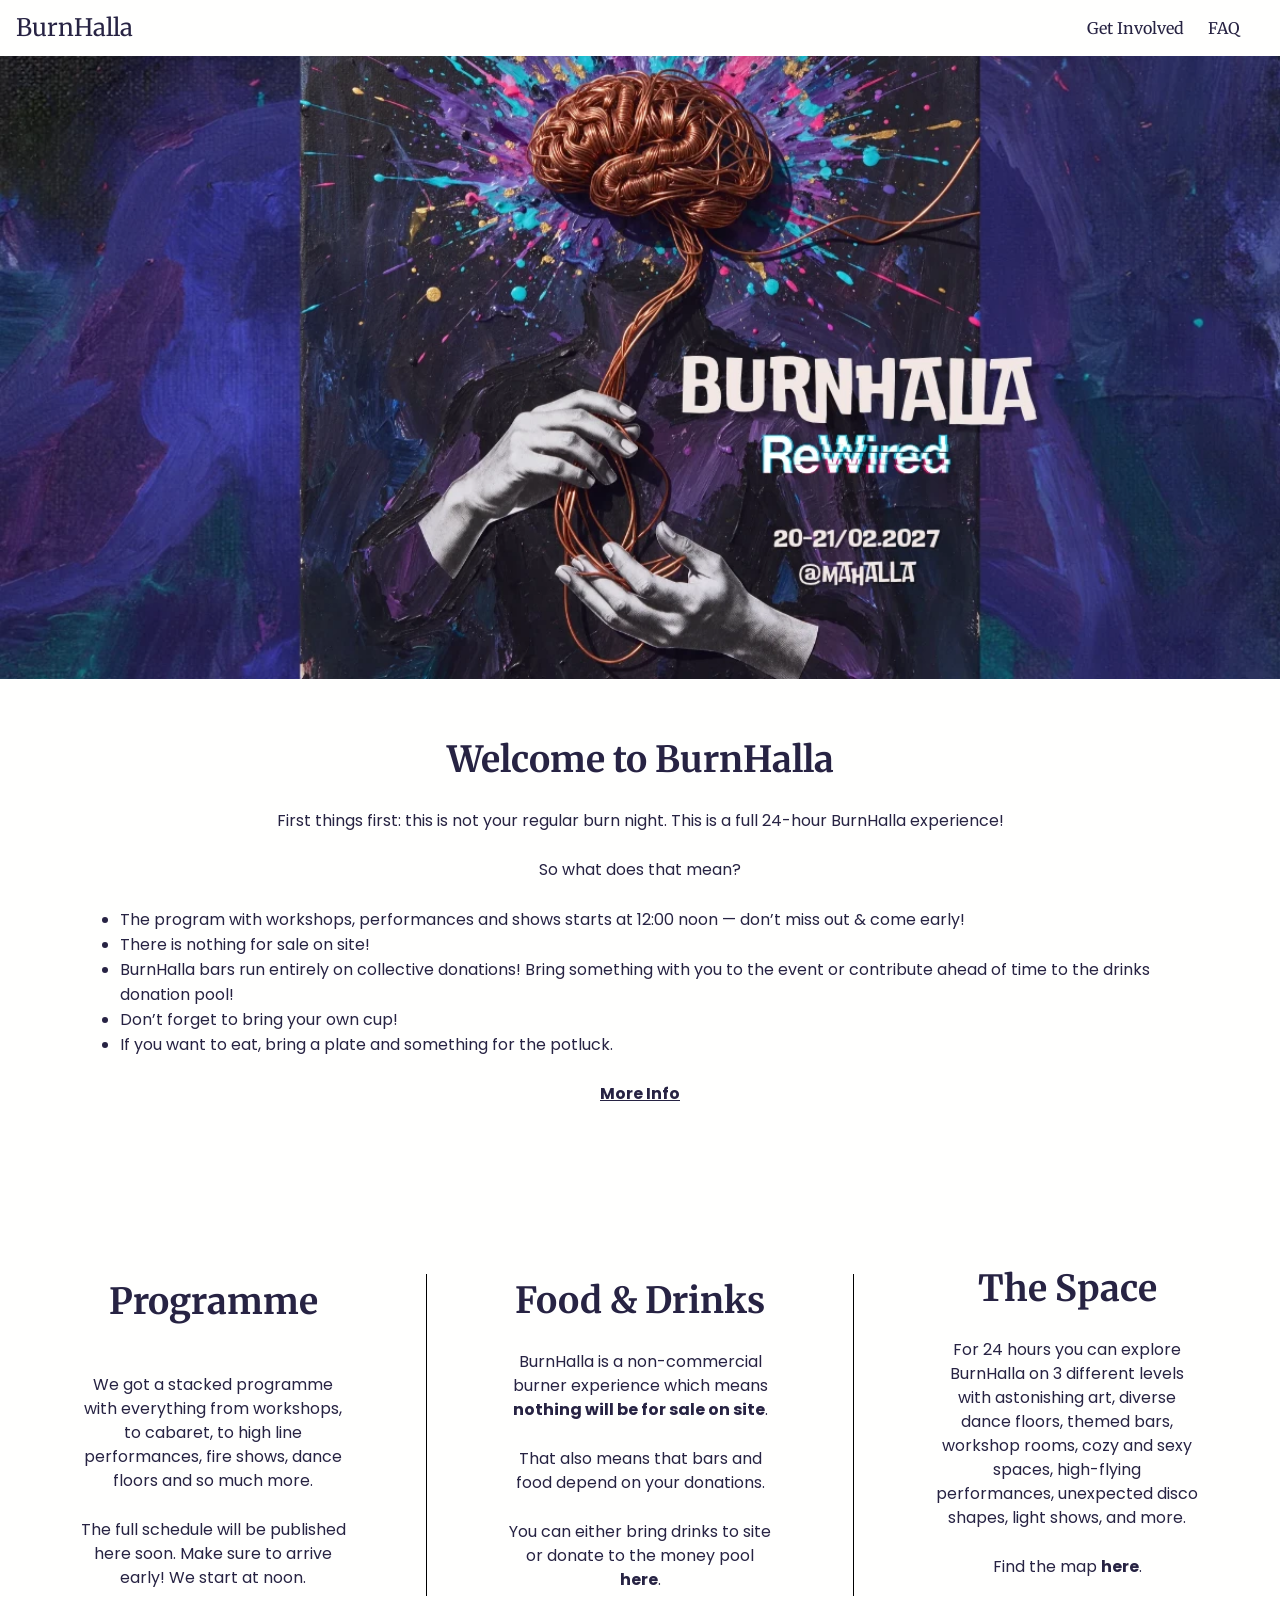
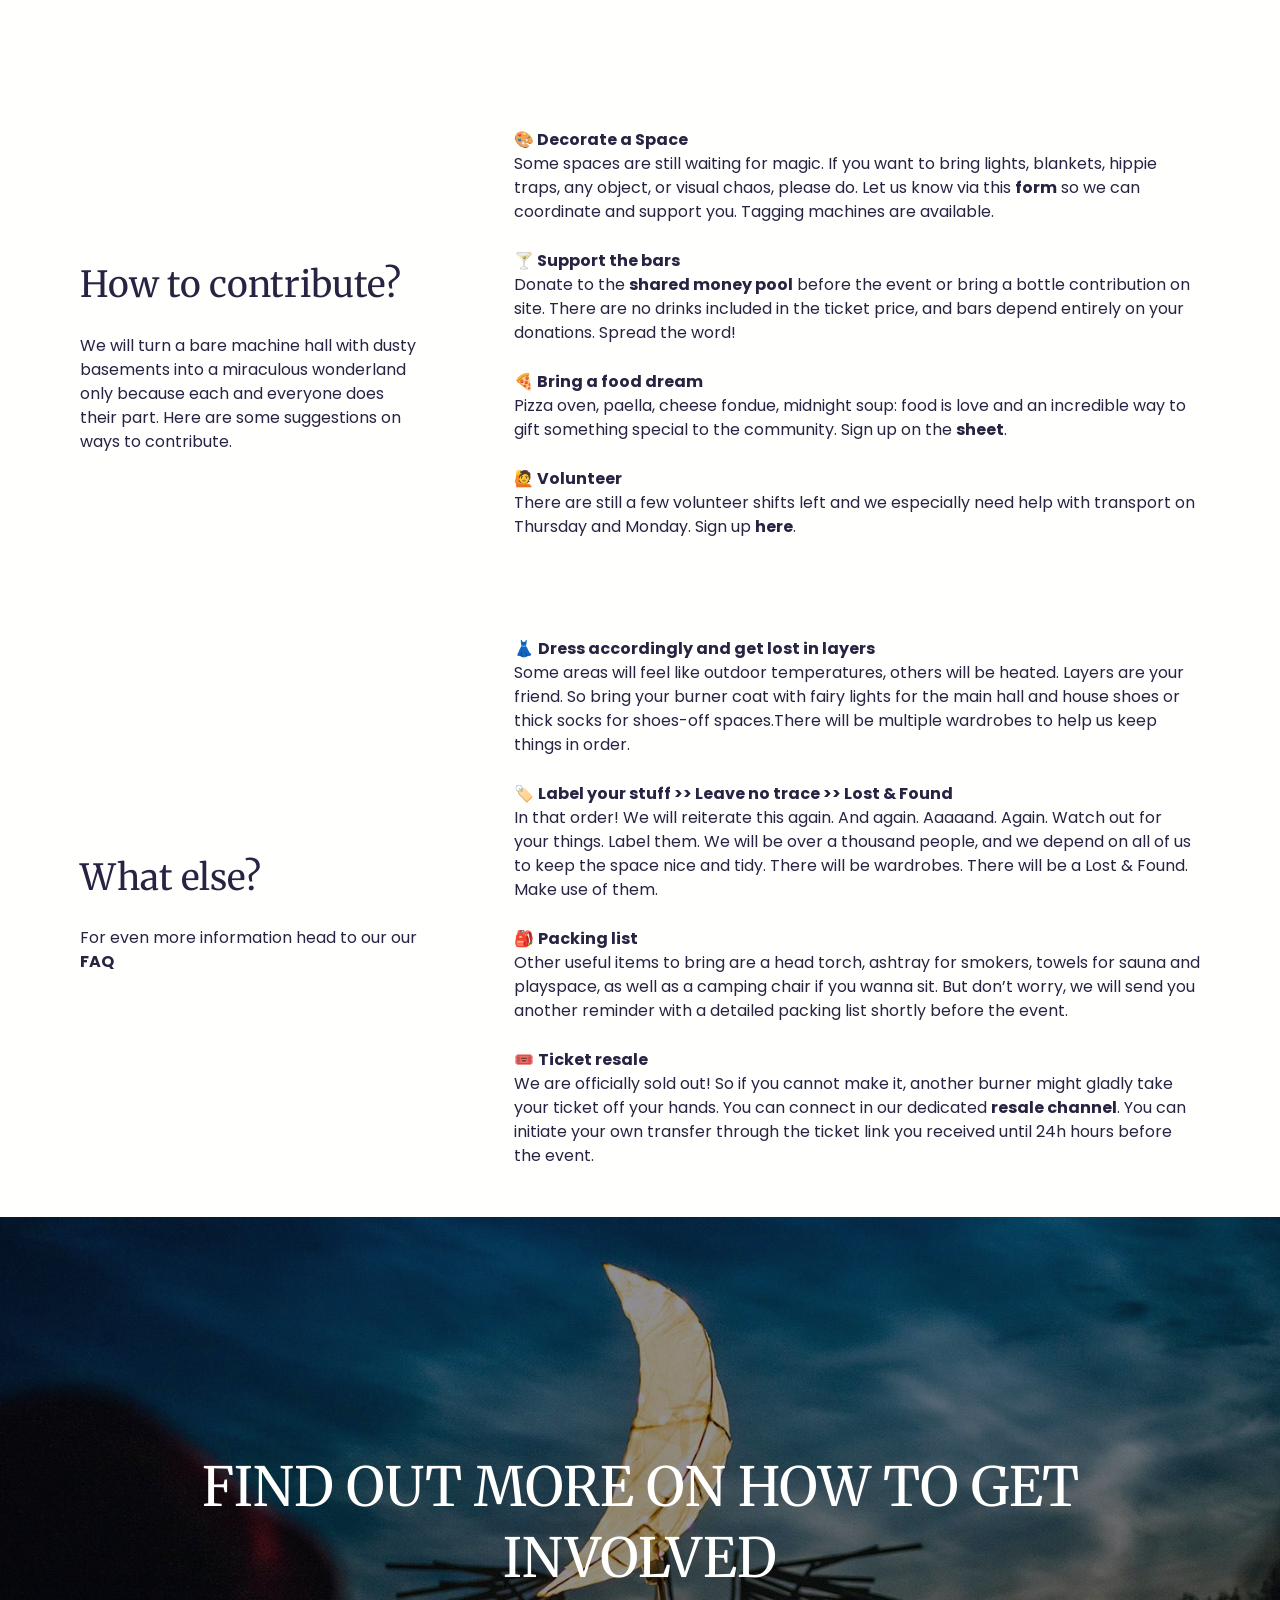
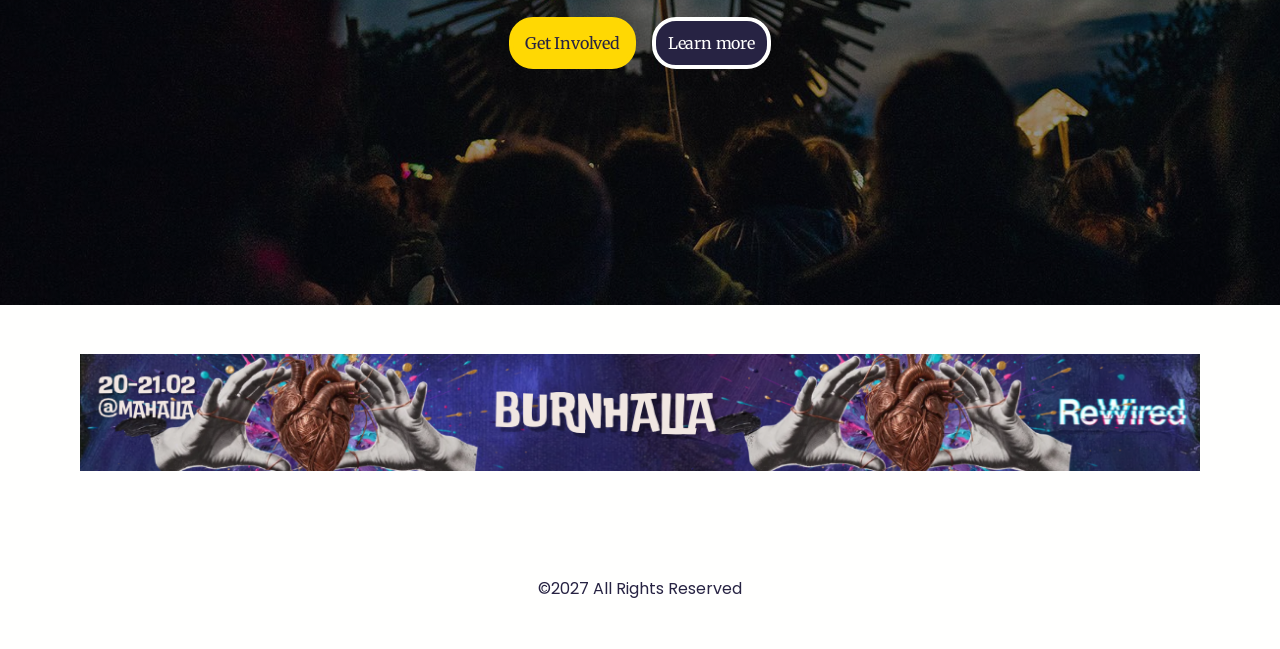
==== public/index.html @ c9ba25f9 "Merge origin/main into claude/rewired-site" ====
<!DOCTYPE html>
<!-- saved from url=(0065)https://burnhalla.com/ -->
<html lang="en" style="--wm-toolbar-height: 67px;" data-lastpass-safe-prompts-active=""><head><meta http-equiv="Content-Type" content="text/html; charset=UTF-8">







<!-- End Wayback Rewrite JS Include -->
<meta name="viewport" content="width=device-width, initial-scale=1, viewport-fit=cover"><link rel="stylesheet" href="assets/36fc24a52ff0ea95.css" data-precedence="next"><link rel="stylesheet" href="assets/bf6f8eb56188537b.css" data-precedence="next"><link rel="stylesheet" href="assets/a9ec1a1222361d7c.css" data-precedence="next"><link rel="stylesheet" href="assets/adc3653f86995781.css" data-precedence="next"><link rel="stylesheet" href="assets/4944f583bbb0bbae.css" data-precedence="next"><link rel="stylesheet" href="assets/597639f0f1cf27b5.css" data-precedence="next"><link rel="preload" as="script" fetchpriority="low" href="https://beacons.ai/_next/static/chunks/8e6c3defd4fb6638.js"><link href="https://web.archive.org/splashscreens/iphone5_splash.png" media="(device-width: 320px) and (device-height: 568px) and (-webkit-device-pixel-ratio: 2)" rel="apple-touch-startup-image"><link href="https://web.archive.org/splashscreens/iphone6_splash.png" media="(device-width: 375px) and (device-height: 667px) and (-webkit-device-pixel-ratio: 2)" rel="apple-touch-startup-image"><link href="https://web.archive.org/splashscreens/iphoneplus_splash.png" media="(device-width: 621px) and (device-height: 1104px) and (-webkit-device-pixel-ratio: 3)" rel="apple-touch-startup-image"><link href="https://web.archive.org/splashscreens/iphonex_splash.png" media="(device-width: 375px) and (device-height: 812px) and (-webkit-device-pixel-ratio: 3)" rel="apple-touch-startup-image"><link href="https://web.archive.org/splashscreens/iphonexr_splash.png" media="(device-width: 414px) and (device-height: 896px) and (-webkit-device-pixel-ratio: 2)" rel="apple-touch-startup-image"><link href="https://web.archive.org/splashscreens/iphonexsmax_splash.png" media="(device-width: 414px) and (device-height: 896px) and (-webkit-device-pixel-ratio: 3)" rel="apple-touch-startup-image"><link href="https://web.archive.org/splashscreens/ipad_splash.png" media="(device-width: 768px) and (device-height: 1024px) and (-webkit-device-pixel-ratio: 2)" rel="apple-touch-startup-image"><link href="https://web.archive.org/splashscreens/ipadpro1_splash.png" media="(device-width: 834px) and (device-height: 1112px) and (-webkit-device-pixel-ratio: 2)" rel="apple-touch-startup-image"><link href="https://web.archive.org/splashscreens/ipadpro3_splash.png" media="(device-width: 834px) and (device-height: 1194px) and (-webkit-device-pixel-ratio: 2)" rel="apple-touch-startup-image"><link href="https://web.archive.org/splashscreens/ipadpro2_splash.png" media="(device-width: 1024px) and (device-height: 1366px) and (-webkit-device-pixel-ratio: 2)" rel="apple-touch-startup-image"><link href="https://burnhalla.com/logo_icon.png" sizes="180x180" rel="apple-touch-icon"><meta name="theme-color" content="#000000"><title>BurnHalla ReWired</title><meta name="description" content="Kiez Burn decompression Burn Night Berlin event Berlin Burner community"><link rel="manifest" href="https://burnhalla.com/manifest.json"><meta name="fb:app_id" content="3294868390539011"><link rel="canonical" href="index.html"><meta name="mobile-web-app-capable" content="yes"><meta name="apple-mobile-web-app-title" content="BurnHalla"><meta name="apple-mobile-web-app-status-bar-style" content="default"><meta property="og:title" content="BurnHalla"><meta property="og:description" content="Kiez Burn decompression Burn Night Berlin event Berlin Burner community"><meta property="og:url" content="https://burnhalla.com/"><meta property="og:site_name" content="BurnHalla"><meta property="og:image" content="assets/hero-2027.webp"><meta property="og:image:width" content="1200"><meta property="og:image:height" content="600"><meta property="og:type" content="website"><meta name="twitter:card" content="summary_large_image"><meta name="twitter:site" content="@beaconsai"><meta name="twitter:creator" content="@beeora"><meta name="twitter:title" content="BurnHalla"><meta name="twitter:description" content="Kiez Burn decompression Burn Night Berlin event Berlin Burner community"><meta name="twitter:image" content="https://cdn.beacons.ai/user_content/XvDeqxY8KIatLpdjrylAG8ktL4W2/profile_beeora.png?t=1762627361269"><link rel="shortcut icon" href="https://burnhalla.com/favicon.ico"><link rel="icon" href="https://burnhalla.com/favicon.ico"><link rel="apple-touch-icon" href="https://burnhalla.com/favicon.ico"><style id="__jsx-undefined">
    @import url(https://fonts.googleapis.com/css?family=Poppins:400|Merriweather:400&display=swap);
     #website-viewer-accdaab9-a247-43ee-9ded-2282dca90536 {
  font-family: Poppins, sans-serif;
  font-weight: 400;
}
 #website-viewer-accdaab9-a247-43ee-9ded-2282dca90536 h1 {
  font-family: Merriweather, serif;
  font-weight: 400;
}

 #website-viewer-accdaab9-a247-43ee-9ded-2282dca90536  h2 {
  font-family: Merriweather, serif;
  font-weight: 400;
}

 #website-viewer-accdaab9-a247-43ee-9ded-2282dca90536  h3 {
  font-family: Merriweather, serif;
  font-weight: 400;
}

 #website-viewer-accdaab9-a247-43ee-9ded-2282dca90536  .website-button {
  font-family: Merriweather, serif;
  font-weight: 400;
}

 #website-viewer-accdaab9-a247-43ee-9ded-2282dca90536  .nav-link {
  font-family: Merriweather, serif;
  font-weight: 400;
}

 #website-viewer-accdaab9-a247-43ee-9ded-2282dca90536 h4 {
  font-family: Merriweather, serif;
  font-weight: 400;
}

 #website-viewer-accdaab9-a247-43ee-9ded-2282dca90536 .website-button {
  border-radius: 24px !important;
  border-width: 4px !important;
}

 #website-viewer-accdaab9-a247-43ee-9ded-2282dca90536 .subpalette-c {
  color: #272343;
  background-color: #ffd803;
}
 #website-viewer-accdaab9-a247-43ee-9ded-2282dca90536 .subpalette-c .website-button.primary {
  color: #fffffe;
  background-color: #272343;
  border-color: #272343;
}

 #website-viewer-accdaab9-a247-43ee-9ded-2282dca90536 .subpalette-c .website-button.secondary {
  color: #272343;
  background-color: #ffd803;
  border-color: #272343;
}

 #website-viewer-accdaab9-a247-43ee-9ded-2282dca90536 .subpalette-c .seated-event-link1 {
  color: #fffffe;
  background-color: #272343;
  border-color: #fffffe;
}

 #website-viewer-accdaab9-a247-43ee-9ded-2282dca90536 .subpalette-c .seated-event-link1:hover {
  color: #fffffe;
  background-color: #272343;
  border-color: #fffffe;
}

 #website-viewer-accdaab9-a247-43ee-9ded-2282dca90536 .subpalette-c .seated-follow-link {
  color: #272343;
  background-color: #fffffe;
  border-color: #272343;
}

 #website-viewer-accdaab9-a247-43ee-9ded-2282dca90536 .subpalette-c .seated-follow-link:hover {
  color: #fffffe;
  background-color: #272343;
  border-color: #fffffe;
}

 #website-viewer-accdaab9-a247-43ee-9ded-2282dca90536 .subpalette-c .seated-events-table {
  border-color: #272343;
}

 #website-viewer-accdaab9-a247-43ee-9ded-2282dca90536 .subpalette-c  .seated-event-row {
  border-color: #272343;
}

 #website-viewer-accdaab9-a247-43ee-9ded-2282dca90536 .subpalette-b {
  color: #fffffe;
  background-color: #272343;
}
 #website-viewer-accdaab9-a247-43ee-9ded-2282dca90536 .subpalette-b .website-button.primary {
  color: #272343;
  background-color: #ffd803;
  border-color: #ffd803;
}

 #website-viewer-accdaab9-a247-43ee-9ded-2282dca90536 .subpalette-b .website-button.secondary {
  color: #fffffe;
  background-color: #272343;
  border-color: #fffffe;
}

 #website-viewer-accdaab9-a247-43ee-9ded-2282dca90536 .subpalette-b .seated-event-link1 {
  color: #272343;
  background-color: #ffd803;
  border-color: #272343;
}

 #website-viewer-accdaab9-a247-43ee-9ded-2282dca90536 .subpalette-b .seated-event-link1:hover {
  color: #272343;
  background-color: #ffd803;
  border-color: #272343;
}

 #website-viewer-accdaab9-a247-43ee-9ded-2282dca90536 .subpalette-b .seated-follow-link {
  color: #ffd803;
  background-color: #272343;
  border-color: #ffd803;
}

 #website-viewer-accdaab9-a247-43ee-9ded-2282dca90536 .subpalette-b .seated-follow-link:hover {
  color: #272343;
  background-color: #ffd803;
  border-color: #272343;
}

 #website-viewer-accdaab9-a247-43ee-9ded-2282dca90536 .subpalette-b .seated-events-table {
  border-color: #fffffe;
}

 #website-viewer-accdaab9-a247-43ee-9ded-2282dca90536 .subpalette-b  .seated-event-row {
  border-color: #fffffe;
}

 #website-viewer-accdaab9-a247-43ee-9ded-2282dca90536 .subpalette-a {
  color: #272343;
  background-color: #fffffe;
}
 #website-viewer-accdaab9-a247-43ee-9ded-2282dca90536 .subpalette-a .website-button.primary {
  color: #272343;
  background-color: #ffd803;
  border-color: #ffd803;
}

 #website-viewer-accdaab9-a247-43ee-9ded-2282dca90536 .subpalette-a .website-button.secondary {
  color: #272343;
  background-color: #fffffe;
  border-color: #272343;
}

 #website-viewer-accdaab9-a247-43ee-9ded-2282dca90536 .subpalette-a .seated-event-link1 {
  color: #272343;
  background-color: #ffd803;
  border-color: #272343;
}

 #website-viewer-accdaab9-a247-43ee-9ded-2282dca90536 .subpalette-a .seated-event-link1:hover {
  color: #272343;
  background-color: #ffd803;
  border-color: #272343;
}

 #website-viewer-accdaab9-a247-43ee-9ded-2282dca90536 .subpalette-a .seated-follow-link {
  color: #ffd803;
  background-color: #272343;
  border-color: #ffd803;
}

 #website-viewer-accdaab9-a247-43ee-9ded-2282dca90536 .subpalette-a .seated-follow-link:hover {
  color: #272343;
  background-color: #ffd803;
  border-color: #272343;
}

 #website-viewer-accdaab9-a247-43ee-9ded-2282dca90536 .subpalette-a .seated-events-table {
  border-color: #272343;
}

 #website-viewer-accdaab9-a247-43ee-9ded-2282dca90536 .subpalette-a  .seated-event-row {
  border-color: #272343;
}

  </style><style id="mobile-fixes">
@media (max-width: 767px) {
  /* Show the whole hero artwork (event name and date) instead of a cropped slice */
  #hero {
    aspect-ratio: 1200 / 630;
    padding: 0 !important;
    background-size: contain !important;
    background-repeat: no-repeat;
  }
  #hero .rich-text-html { display: none; }

  /* The hamburger needs JS that is not on the page; show the links instead */
  #site-nav { display: flex !important; gap: 16px; }
  #site-nav .nav-link { margin: 0 !important; font-size: 16px !important; }
}
  </style><style data-emotion="css q7mezt" data-s="">.css-q7mezt{-webkit-user-select:none;-moz-user-select:none;-ms-user-select:none;user-select:none;width:1em;height:1em;display:inline-block;-webkit-flex-shrink:0;-ms-flex-negative:0;flex-shrink:0;-webkit-transition:fill 200ms cubic-bezier(0.4, 0, 0.2, 1) 0ms;transition:fill 200ms cubic-bezier(0.4, 0, 0.2, 1) 0ms;fill:currentColor;font-size:1.5rem;}</style></head><body>
 <div hidden=""><!--$--><!--/$--></div><beacons-tag></beacons-tag><div id="root"><div class="previewer website-viewer relative h-full overflow-y-auto" id="website-viewer-accdaab9-a247-43ee-9ded-2282dca90536"><div class=""><div class=""><div><div class="website-viewer-menu subpalette-a box-border flex w-full items-center justify-between px-2 preview-desktop:px-4" style="padding-top:8px;padding-bottom:8px"><div class="flex items-center" style="min-width:none;height:40px"><a class="w-full" style="text-decoration:none;color:inherit" tabindex="0" role="button" href="index.html"><h1 style="font-size:24px">BurnHalla</h1></a></div><nav id="site-nav" class="flex items-center justify-center preview-mobile:hidden"><a aria-label="Get Involved nav link" class="nav-link preview-desktop:mr-6 preview-desktop:text-16 preview-mobile:mb-2 preview-mobile:text-22 no-underline" style="color:inherit" tabindex="0" role="button" href="get-involved.html">Get Involved</a><a aria-label="FAQ nav link" class="nav-link preview-desktop:mr-6 preview-desktop:text-16 preview-mobile:mb-2 preview-mobile:text-22 no-underline" style="color:inherit" tabindex="0" role="button" href="faq.html">FAQ</a></nav></div></div></div><div id="hero" role="img" aria-label="BurnHalla ReWired · 20-21/02 @Mahalla" class="relative outline outline-2 -outline-offset-2 website-block subpalette-a content-block-container flex justify-center outline-transparent" style="padding-bottom:24px;padding-top:24px;background-image:url(assets/hero-2027.webp);background-size:cover;background-position:center;background-color:#1e1a3a"><div class="content-block box-border flex grow justify-between overflow-hidden px-0 preview-mobile:flex-col website-side-padding" style="max-width:1440px"><div class="flex grow self-stretch preview-mobile:!px-2" style="padding-bottom:0px;padding-top:0px;padding-left:0;padding-right:0"><div class="rich-text-html relative grow outline outline-2 -outline-offset-2 preview-mobile:min-w-0 preview-mobile:self-center outline-transparent preview-desktop:self-center"><br><br><br><br><br><br><br><br><br><br><br><br><br><br><br><br><br><br><br><br><br><br><br></div></div></div></div><div class="relative outline outline-2 -outline-offset-2 website-block subpalette-a content-block-container flex justify-center outline-transparent" style="padding-bottom:30px;padding-top:3px"><div class="content-block box-border flex grow justify-between overflow-hidden px-0 preview-mobile:flex-col website-side-padding" style="max-width:1440px"><div class="flex grow self-stretch preview-mobile:!px-2" style="padding-bottom:30px;padding-top:30px;padding-left:0;padding-right:0"><div class="rich-text-html relative grow outline outline-2 -outline-offset-2 preview-mobile:min-w-0 preview-mobile:self-center outline-transparent preview-desktop:self-center"><br><h2 align="center"><strong>Welcome to BurnHalla</strong></h2><br><p align="center">First things first: this is not your regular burn night. This is a full 24-hour BurnHalla experience!</p><br><p align="center">So what does that mean?</p><br><ul><li align="left">The program with workshops, performances and shows starts at 12:00 noon — don’t miss out &amp; come early!</li><li align="left">There is nothing for sale on site!</li><li align="left">BurnHalla bars run entirely on collective donations! Bring something with you to the event or contribute ahead of time to the drinks donation pool!</li><li align="left">Don’t forget to bring your own cup!</li><li align="left">If you want to eat, bring a plate and something for the potluck.</li></ul><br><p align="center"><a href="faq.html" rel="noopener noreferrer"><u><strong>More</strong></u></a><u><strong> </strong></u><a href="faq.html" rel="noopener noreferrer"><u><strong>Info</strong></u></a></p></div></div></div></div><div class="relative outline outline-2 -outline-offset-2 website-block subpalette-a content-block-container flex justify-center outline-transparent" style="padding-bottom:100px;padding-top:100px"><div class="content-block box-border flex grow justify-between overflow-hidden px-0 preview-mobile:flex-col website-side-padding" style="max-width:1440px"><div class="flex grow self-stretch preview-mobile:!px-2" style="padding-bottom:0px;padding-top:0px;padding-left:0;padding-right:48px;flex-basis:33%"><div class="rich-text-html relative grow outline outline-2 -outline-offset-2 preview-mobile:min-w-0 preview-mobile:self-center outline-transparent preview-desktop:self-center"><h2 align="center"><strong>Programme</strong></h2><h2 align="center"><br></h2><p align="center">We got a stacked programme with everything from workshops, to cabaret, to high line performances, fire shows, dance floors and so much more.</p><br><p align="center">The full schedule will be published here soon. Make sure to arrive early! We start at noon.</p></div></div><div class="shrink preview-desktop:px-8 preview-desktop:py-2 preview-mobile:py-8"><div class="preview-desktop:h-full preview-desktop:w-px preview-mobile:h-px preview-mobile:w-full" style="background-color:black"></div></div><div class="flex grow self-stretch preview-mobile:!px-2" style="padding-bottom:0px;padding-top:0px;padding-left:48px;padding-right:48px;flex-basis:33%"><div class="rich-text-html relative grow outline outline-2 -outline-offset-2 preview-mobile:min-w-0 preview-mobile:self-center outline-transparent preview-desktop:self-center"><h2 align="center"><strong>Food &amp; Drinks</strong></h2><br><p align="center">BurnHalla is a non-commercial burner experience which means <strong>nothing will be for sale on site</strong>. </p><br><p align="center">That also means that bars and food depend on your donations.</p><br><p align="center">You can either bring drinks to site or donate to the money pool <a href="https://www.paypal.com/pool/9kxOxVrUSd?sr=accr" rel="noopener noreferrer">here</a>. </p></div></div><div class="shrink preview-desktop:px-8 preview-desktop:py-2 preview-mobile:py-8"><div class="preview-desktop:h-full preview-desktop:w-px preview-mobile:h-px preview-mobile:w-full" style="background-color:black"></div></div><div class="flex grow self-stretch preview-mobile:!px-2" style="padding-bottom:0px;padding-top:0px;padding-left:48px;padding-right:0;flex-basis:33%"><div class="rich-text-html relative grow outline outline-2 -outline-offset-2 preview-mobile:min-w-0 preview-mobile:self-center outline-transparent preview-desktop:self-center"><h2 align="center"><strong>The Space</strong></h2><br><p align="center">For 24 hours you can explore BurnHalla on 3 different levels with astonishing art, diverse dance floors, themed bars, workshop rooms, cozy and sexy spaces, high-flying performances, unexpected disco shapes, light shows, and more.</p><br><p align="center">Find the map <a href="https://drive.google.com/file/d/1UtG60KkNa3Mtm1WzYh93g2OISOd2YOer/view" rel="noopener noreferrer">here</a>.</p><br></div></div></div></div><div class="relative outline outline-2 -outline-offset-2 website-block subpalette-a content-block-container flex justify-center outline-transparent" style="padding-bottom:24px;padding-top:24px"><div class="content-block box-border flex grow justify-between overflow-hidden px-0 preview-mobile:flex-col website-side-padding" style="max-width:1440px"><div class="flex grow self-stretch preview-mobile:!px-2" style="padding-bottom:0px;padding-top:0px;padding-left:0;padding-right:48px;flex-basis:33%"><div class="rich-text-html relative grow outline outline-2 -outline-offset-2 preview-mobile:min-w-0 preview-mobile:self-center outline-transparent preview-desktop:self-center"><h2 align="left">How to contribute?</h2><br><p align="left">We will turn a bare machine hall with dusty basements into a miraculous wonderland only because each and everyone does their part. Here are some suggestions on ways to contribute.</p></div></div><div class="flex grow self-stretch preview-mobile:!px-2" style="padding-bottom:0px;padding-top:0px;padding-left:48px;padding-right:0;flex-basis:67%"><div class="rich-text-html relative grow outline outline-2 -outline-offset-2 preview-mobile:min-w-0 preview-mobile:self-center outline-transparent preview-desktop:self-center"><p align="left">🎨<strong> Decorate a Space</strong></p><p align="left">Some spaces are still waiting for magic. If you want to bring lights, blankets, hippie traps, any object, or visual chaos, please do. Let us know via this <a href="https://forms.gle/ZS8LdZrg7yVzogPTA" rel="noopener noreferrer">form</a> so we can coordinate and support you. Tagging machines are available.</p><br><p align="left">🍸<strong> Support the bars</strong></p><p align="left">Donate to the <a href="https://www.paypal.com/pool/9kxOxVrUSd?sr=accrhttps://www.paypal.com/pool/9kxOxVrUSd?sr=accrhttps://www.paypal.com/pool/9kxOxVrUSd?sr=accr" rel="noopener noreferrer">shared money pool</a> before the event or bring a bottle contribution on site. There are no drinks included in the ticket price, and bars depend entirely on your donations. Spread the word!</p><br><p align="left"><strong>🍕 Bring a food dream</strong></p><p align="left">Pizza oven, paella, cheese fondue, midnight soup: food is love and an incredible way to gift something special to the community. Sign up on the <a href="https://docs.google.com/spreadsheets/d/1xs5sYcaF2qsVkn1l8JAI7XkaKbyqofqaCIMUepozYVo/edit?gid=251451813#gid=251451813" rel="noopener noreferrer">sheet</a>.</p><br><p align="left"><strong>🙋 Volunteer</strong></p><p align="left">There are still a few volunteer shifts left and we especially need help with transport on Thursday and Monday. Sign up <a href="https://signup.com/group/1113367714025" rel="noopener noreferrer">here</a>.</p><br><br></div></div></div></div><div class="relative outline outline-2 -outline-offset-2 website-block subpalette-a content-block-container flex justify-center outline-transparent" style="padding-bottom:24px;padding-top:24px"><div class="content-block box-border flex grow justify-between overflow-hidden px-0 preview-mobile:flex-col website-side-padding" style="max-width:1440px"><div class="flex grow self-stretch preview-mobile:!px-2" style="padding-bottom:0px;padding-top:0px;padding-left:0;padding-right:48px;flex-basis:33%"><div class="rich-text-html relative grow outline outline-2 -outline-offset-2 preview-mobile:min-w-0 preview-mobile:self-center outline-transparent preview-desktop:self-center"><h2 align="left">What else?</h2><br><p align="left">For even more information head to our our <a href="faq.html" rel="noopener noreferrer">FAQ</a></p></div></div><div class="flex grow self-stretch preview-mobile:!px-2" style="padding-bottom:0px;padding-top:0px;padding-left:48px;padding-right:0;flex-basis:67%"><div class="rich-text-html relative grow outline outline-2 -outline-offset-2 preview-mobile:min-w-0 preview-mobile:self-center outline-transparent preview-desktop:self-center"><p align="left">👗 <strong>Dress accordingly and get lost in layers</strong></p><p align="left">Some areas will feel like outdoor temperatures, others will be heated. Layers are your friend. So bring your burner coat with fairy lights for the main hall and house shoes or thick socks for shoes-off spaces.There will be multiple wardrobes to help us keep things in order. </p><br><p align="left">🏷️ <strong>Label your stuff &gt;&gt; Leave no trace &gt;&gt; Lost &amp; Found</strong></p><p align="left">In that order! We will reiterate this again. And again. Aaaaand. Again. Watch out for your things. Label them. We will be over a thousand people, and we depend on all of us to keep the space nice and tidy. There will be wardrobes. There will be a Lost &amp; Found. Make use of them.</p><br><p align="left">🎒 <strong>Packing list</strong></p><p align="left">Other useful items to bring are a head torch, ashtray for smokers, towels for sauna and playspace, as well as a camping chair if you wanna sit. But don’t worry, we will send you another reminder with a detailed packing list shortly before the event.</p><br><p align="left">🎟️ <strong>Ticket resale </strong></p><p align="left">We are officially sold out! So if you cannot make it, another burner might gladly take your ticket off your hands. You can connect in our dedicated <a href="https://web.telegram.org/a/?account=2#401100845" rel="noopener noreferrer">resale channel</a>. You can initiate your own transfer through the ticket link you received until 24h hours before the event.</p><br></div></div></div></div><div class="relative outline outline-2 -outline-offset-2 website-block subpalette-b hero-block-container flex justify-center outline-transparent" style="padding-bottom:24px;padding-top:24px;background-image:linear-gradient(rgba(23,18,58,.2),rgba(23,18,58,.2)),url(assets/cta-bg.jpg);background-size:cover;background-position:center;background-color:#1e1a3a"><div aria-label="viewer-overlay" class="absolute inset-0 opacity-30 bg-black"></div><div class="hero-block-layout-3 website-side-padding relative box-border flex w-full text-center" style="max-width:1440px;min-height:640px;text-align:center"><div class="w-full preview-mobile:self-center preview-desktop:self-center"><h1 class="website-heading-1 w-full">FIND OUT MORE ON HOW TO GET INVOLVED</h1><div class="flex w-full gap-4 mt-6" style="justify-content:center"><a class="website-button primary text-lg-strong no-underline outline-none flex items-center relative px-3 cursor-pointer border-solid" style="height:44px;letter-spacing:-0.012em" aria-label="hero-block-button Get Involved" rel="noopener noreferrer" target="_blank" href="https://t.me/+sGF-j6nRjXY2MzEy"><div class="flex items-center">Get Involved</div></a><a class="website-button secondary text-lg-strong no-underline outline-none flex items-center relative px-3 cursor-pointer border-solid" style="height:44px;letter-spacing:-0.012em" aria-label="hero-block-button Learn more" rel="noopener noreferrer" target="_blank" href="faq.html"><div class="flex items-center">Learn more</div></a></div></div></div></div><div class="relative outline outline-2 -outline-offset-2 website-block subpalette-a content-block-container flex justify-center outline-transparent" style="padding-bottom:24px;padding-top:24px"><div class="content-block box-border flex grow justify-between overflow-hidden px-0 preview-mobile:flex-col website-side-padding" style="max-width:1440px"><div class="flex grow self-stretch preview-mobile:!px-2" style="padding-bottom:0px;padding-top:0px;padding-left:0;padding-right:0"><div class="rich-text-html relative grow outline outline-2 -outline-offset-2 preview-mobile:min-w-0 preview-mobile:self-center outline-transparent preview-desktop:self-center"><br><img src="assets/banner-2027.png" alt="BurnHalla ReWired · 20-21/02 @Mahalla" style="width:100%;display:block"><br></div></div></div></div><div class="flex flex-col gap-2 text-center website-block subpalette-a website-footer" style="background-color:#fffffe;color:#272343;padding-bottom:48px;padding-top:48px"><div class="flex items-center justify-center gap-3"></div><div>©2027 All Rights Reserved</div></div></div></div><!--$--><!--/$--></div>
</body></html>
---- public/assets/36fc24a52ff0ea95.css ----
*,:before,:after,::backdrop{--tw-border-spacing-x:0;--tw-border-spacing-y:0;--tw-translate-x:0;--tw-translate-y:0;--tw-rotate:0;--tw-skew-x:0;--tw-skew-y:0;--tw-scale-x:1;--tw-scale-y:1;--tw-pan-x: ;--tw-pan-y: ;--tw-pinch-zoom: ;--tw-scroll-snap-strictness:proximity;--tw-gradient-from-position: ;--tw-gradient-via-position: ;--tw-gradient-to-position: ;--tw-ordinal: ;--tw-slashed-zero: ;--tw-numeric-figure: ;--tw-numeric-spacing: ;--tw-numeric-fraction: ;--tw-ring-inset: ;--tw-ring-offset-width:0px;--tw-ring-offset-color:#fff;--tw-ring-color:#2848f080;--tw-ring-offset-shadow:0 0 #0000;--tw-ring-shadow:0 0 #0000;--tw-shadow:0 0 #0000;--tw-shadow-colored:0 0 #0000;--tw-blur: ;--tw-brightness: ;--tw-contrast: ;--tw-grayscale: ;--tw-hue-rotate: ;--tw-invert: ;--tw-saturate: ;--tw-sepia: ;--tw-drop-shadow: ;--tw-backdrop-blur: ;--tw-backdrop-brightness: ;--tw-backdrop-contrast: ;--tw-backdrop-grayscale: ;--tw-backdrop-hue-rotate: ;--tw-backdrop-invert: ;--tw-backdrop-opacity: ;--tw-backdrop-saturate: ;--tw-backdrop-sepia: ;--tw-contain-size: ;--tw-contain-layout: ;--tw-contain-paint: ;--tw-contain-style: }.\!display-lg,.display-lg{letter-spacing:-.42px;font-size:40px;font-weight:700;line-height:1.1}.display-md{letter-spacing:-.42px;font-size:36px;font-weight:700;line-height:1.1}.title-xl-strong{letter-spacing:-.42px;font-size:28px;font-weight:600;line-height:1.1}.\!title-xl-medium,.title-xl-medium{letter-spacing:-.42px;font-size:28px;font-weight:500;line-height:1.1}.title-lg-strong{letter-spacing:-.42px;font-size:22px;font-weight:600;line-height:1.1}.title-lg-medium{letter-spacing:-.42px;font-size:22px;font-weight:500;line-height:1.1}.title-md-strong{letter-spacing:-.42px;font-size:18px;font-weight:600;line-height:1.1}.title-md-medium{letter-spacing:-.42px;font-size:18px;font-weight:500;line-height:1.1}.title-sm-strong{letter-spacing:-.42px;font-size:16px;font-weight:600;line-height:1.1}.title-sm-medium{letter-spacing:-.42px;font-size:16px;font-weight:500;line-height:1.1}.title-xs-strong{letter-spacing:-.42px;font-size:14px;font-weight:600;line-height:1.1}.title-xs-medium{letter-spacing:-.42px;font-size:14px;font-weight:500;line-height:1.1}.text-xl-strong{letter-spacing:-.42px;font-size:18px;font-weight:600;line-height:1.4}.text-xl-medium{letter-spacing:-.42px;font-size:18px;font-weight:500;line-height:1.4}.text-xl-normal{letter-spacing:-.42px;font-size:18px;font-weight:400;line-height:1.4}.text-lg-strong{letter-spacing:-.42px;font-size:16px;font-weight:600;line-height:1.4}.text-lg-medium{letter-spacing:-.42px;font-size:16px;font-weight:500;line-height:1.4}.text-lg-normal{letter-spacing:-.42px;font-size:16px;font-weight:400;line-height:1.4}.text-md-strong{letter-spacing:-.42px;font-size:14px;font-weight:600;line-height:1.4}.text-md-medium{letter-spacing:-.42px;font-size:14px;font-weight:500;line-height:1.4}.\!text-md-normal,.text-md-normal{letter-spacing:-.42px;font-size:14px;font-weight:400;line-height:1.4}.text-sm-strong{letter-spacing:-.42px;font-size:12px;font-weight:600;line-height:1.4}.text-sm-medium{letter-spacing:-.42px;font-size:12px;font-weight:500;line-height:1.4}.text-sm-normal{letter-spacing:-.42px;font-size:12px;font-weight:400;line-height:1.4}.label-strong{text-transform:uppercase;letter-spacing:.7px;font-size:12px;font-weight:600;line-height:1.1}.label-medium{text-transform:uppercase;letter-spacing:.7px;font-size:12px;font-weight:500;line-height:1.1}.detail-strong{text-transform:uppercase;letter-spacing:.7px;font-size:10px;font-weight:600;line-height:1.1}.detail-medium{text-transform:uppercase;letter-spacing:.7px;font-size:10px;font-weight:500;line-height:1.1}:root{--gray-0:0 0% 100%;--gray-50:0 0% 98%;--gray-200:0 0% 93%;--gray-300:0 0% 88%;--gray-400:0 0% 74%;--gray-500:0 0% 62%;--gray-700:0 0% 38%;--gray-900:0 0% 11%;--red-500:349 100% 35%;--blue-500:230 87% 55%;--upgrade-orange:8 100% 62%;--upgrade-pink:323 100% 56%;--ai-gradient-stop-1:203 100% 67%;--ai-gradient-stop-2:var(--blue-500);--ai-light-gradient-stop-1:231 64% 88%;--ai-light-gradient-stop-2:208 100% 95%;--pro-gradient-stop-1:var(--upgrade-orange);--pro-gradient-stop-2:var(--upgrade-pink);--background:var(--gray-0);--foreground:var(--gray-900);--card:var(--gray-0);--card-foreground:var(--gray-900);--popover:var(--gray-0);--popover-foreground:var(--gray-900);--primary:var(--gray-900);--primary-foreground:var(--gray-50);--primary-blue:var(--blue-500);--primary-blue-foreground:var(--gray-50);--secondary:var(--gray-200);--secondary-foreground:var(--gray-900);--muted:var(--gray-500);--muted-foreground:var(--gray-700);--accent:var(--gray-200);--accent-foreground:var(--gray-900);--destructive:var(--red-500);--destructive-foreground:var(--gray-0);--border:var(--gray-300);--input:var(--gray-300);--ring:var(--gray-900);--chart-1:var(--primary-blue);--chart-2:var(--pro-gradient-stop-2);--chart-3:var(--ai-gradient-stop-1);--chart-4:280 65% 60%;--chart-5:340 75% 55%;--radius:.4rem;--sidebar-background:var(--gray-50);--sidebar-foreground:var(--gray-900);--sidebar-primary:var(--gray-900);--sidebar-primary-foreground:var(--gray-50);--sidebar-muted-foreground:var(--gray-700);--sidebar-accent:var(--gray-300);--sidebar-accent-foreground:var(--gray-900);--sidebar-border:var(--gray-300);--sidebar-ring:var(--gray-400)}.dark{--background:0 0% 3.9%;--foreground:0 0% 98%;--card:0 0% 3.9%;--card-foreground:0 0% 98%;--popover:0 0% 3.9%;--popover-foreground:0 0% 98%;--primary:0 0% 98%;--primary-foreground:0 0% 9%;--secondary:0 0% 14.9%;--secondary-foreground:0 0% 98%;--muted:0 0% 14.9%;--muted-foreground:0 0% 63.9%;--accent:0 0% 14.9%;--accent-foreground:0 0% 98%;--destructive:0 62.8% 30.6%;--destructive-foreground:0 0% 98%;--border:0 0% 14.9%;--input:0 0% 14.9%;--ring:0 0% 83.1%;--chart-1:220 70% 50%;--chart-2:160 60% 45%;--chart-3:30 80% 55%;--chart-4:280 65% 60%;--chart-5:340 75% 55%;--sidebar-background:240 5.9% 10%;--sidebar-foreground:240 4.8% 95.9%;--sidebar-primary:224.3 76.3% 48%;--sidebar-primary-foreground:0 0% 100%;--sidebar-accent:240 3.7% 15.9%;--sidebar-accent-foreground:240 4.8% 95.9%;--sidebar-border:240 3.7% 15.9%;--sidebar-ring:217.2 91.2% 59.8%}*{border-color:hsl(var(--border))}body{background-color:hsl(var(--background));color:hsl(var(--foreground))}.\!container{width:100%!important}.container{width:100%}@media (min-width:450px){.\!container{max-width:450px!important}.container{max-width:450px}}.pointer-events-none{pointer-events:none}.pointer-events-auto{pointer-events:auto}.\!visible{visibility:visible!important}.visible{visibility:visible}.\!invisible{visibility:hidden!important}.invisible{visibility:hidden}.collapse{visibility:collapse}.static{position:static}.fixed{position:fixed}.\!absolute{position:absolute!important}.absolute{position:absolute}.relative{position:relative}.sticky{position:sticky}.inset-0{inset:0}.inset-1\.5{inset:.375rem}.inset-2{inset:.5rem}.inset-2\.5{inset:.625rem}.inset-x-0{left:0;right:0}.inset-x-4{left:1rem;right:1rem}.inset-y-0{top:0;bottom:0}.-bottom-0{bottom:0}.-bottom-1{bottom:-.25rem}.-bottom-10{bottom:-2.5rem}.-bottom-2{bottom:-.5rem}.-bottom-3{bottom:-.75rem}.-bottom-4{bottom:-1rem}.-left-10{left:-2.5rem}.-left-2{left:-.5rem}.-left-20{left:-5rem}.-left-3{left:-.75rem}.-left-4{left:-1rem}.-left-8{left:-2rem}.-left-\[122px\]{left:-122px}.-right-1{right:-.25rem}.-right-2{right:-.5rem}.-right-20{right:-5rem}.-right-3{right:-.75rem}.-right-4{right:-1rem}.-right-5{right:-1.25rem}.-right-6{right:-1.5rem}.-right-\[13px\]{right:-13px}.-top-0\.5{top:-.125rem}.-top-1{top:-.25rem}.-top-10{top:-2.5rem}.-top-12{top:-3rem}.-top-16{top:-4rem}.-top-2{top:-.5rem}.-top-3{top:-.75rem}.-top-4{top:-1rem}.-top-5{top:-1.25rem}.-top-\[116px\]{top:-116px}.-top-\[12px\]{top:-12px}.-top-\[170px\]{top:-170px}.-top-\[3px\]{top:-3px}.-top-\[500px\]{top:-500px}.bottom-0{bottom:0}.bottom-1{bottom:.25rem}.bottom-1\/2{bottom:50%}.bottom-10{bottom:2.5rem}.bottom-12{bottom:3rem}.bottom-16{bottom:4rem}.bottom-2{bottom:.5rem}.bottom-20{bottom:5rem}.bottom-3{bottom:.75rem}.bottom-32{bottom:8rem}.bottom-36{bottom:9rem}.bottom-4{bottom:1rem}.bottom-5{bottom:1.25rem}.bottom-6{bottom:1.5rem}.bottom-8{bottom:2rem}.bottom-9{bottom:2.25rem}.bottom-\[-4px\]{bottom:-4px}.bottom-\[calc\(50\%-20px\)\]{bottom:calc(50% - 20px)}.bottom-full{bottom:100%}.left-0{left:0}.left-1{left:.25rem}.left-1\/2{left:50%}.left-10{left:2.5rem}.left-14{left:3.5rem}.left-16{left:4rem}.left-2{left:.5rem}.left-2\.5{left:.625rem}.left-20{left:5rem}.left-3{left:.75rem}.left-4{left:1rem}.left-5{left:1.25rem}.left-6{left:1.5rem}.left-8{left:2rem}.left-\[-4px\]{left:-4px}.left-\[-50px\]{left:-50px}.left-\[-90px\]{left:-90px}.left-\[12\%\]{left:12%}.left-\[15\%\]{left:15%}.left-\[30\%\]{left:30%}.left-\[41\%\]{left:41%}.left-auto{left:auto}.left-full{left:100%}.right-0{right:0}.right-1{right:.25rem}.right-1\/2{right:50%}.right-10{right:2.5rem}.right-12{right:3rem}.right-16{right:4rem}.right-2{right:.5rem}.right-20{right:5rem}.right-3{right:.75rem}.right-4{right:1rem}.right-5{right:1.25rem}.right-6{right:1.5rem}.right-8{right:2rem}.right-\[-10px\]{right:-10px}.right-\[-20px\]{right:-20px}.right-\[-25px\]{right:-25px}.right-\[-2px\]{right:-2px}.right-\[-7px\]{right:-7px}.right-\[5\%\]{right:5%}.right-\[59\%\]{right:59%}.right-auto{right:auto}.right-px{right:1px}.top-0{top:0}.top-1{top:.25rem}.top-1\/2{top:50%}.top-10{top:2.5rem}.top-11{top:2.75rem}.top-12{top:3rem}.top-14{top:3.5rem}.top-16{top:4rem}.top-2{top:.5rem}.top-20{top:5rem}.top-3{top:.75rem}.top-4{top:1rem}.top-5{top:1.25rem}.top-6{top:1.5rem}.top-72{top:18rem}.top-8{top:2rem}.top-9{top:2.25rem}.top-\[-1px\]{top:-1px}.top-\[-30px\]{top:-30px}.top-\[-4px\]{top:-4px}.top-\[-7px\]{top:-7px}.top-\[10\%\]{top:10%}.top-\[1000vh\]{top:1000vh}.top-\[15px\]{top:15px}.top-\[178px\]{top:178px}.top-\[25\%\]{top:25%}.top-\[40\%\]{top:40%}.top-\[80px\]{top:80px}.top-\[max\(128px\,17\.5vh\)\]{top:max(128px,17.5vh)}.top-\[max\(144px\,17\.5vh\)\]{top:max(144px,17.5vh)}.top-\[max\(192px\,17\.5vh\)\]{top:max(192px,17.5vh)}.top-\[max\(224px\,20vh\)\]{top:max(224px,20vh)}.top-full{top:100%}.top-px{top:1px}.isolate{isolation:isolate}.\!z-0{z-index:0!important}.\!z-30{z-index:30!important}.\!z-50{z-index:50!important}.-z-0{z-index:0}.-z-10{z-index:-10}.-z-20{z-index:-20}.z-0{z-index:0}.z-10{z-index:10}.z-20{z-index:20}.z-30{z-index:30}.z-40{z-index:40}.z-50{z-index:50}.z-\[1000\]{z-index:1000}.z-\[101\]{z-index:101}.z-\[1300\]{z-index:1300}.z-\[1350\]{z-index:1350}.z-\[15\]{z-index:15}.z-\[1\]{z-index:1}.z-\[2500\]{z-index:2500}.z-\[2\]{z-index:2}.z-\[3\]{z-index:3}.z-\[5\]{z-index:5}.z-\[60\]{z-index:60}.z-\[9999\]{z-index:9999}.z-\[999\]{z-index:999}.-order-1{order:-1}.order-1{order:1}.order-2{order:2}.col-span-1{grid-column:span 1/span 1}.col-span-2{grid-column:span 2/span 2}.col-span-3{grid-column:span 3/span 3}.col-span-4{grid-column:span 4/span 4}.col-span-5{grid-column:span 5/span 5}.col-span-6{grid-column:span 6/span 6}.col-span-full{grid-column:1/-1}.col-start-1{grid-column-start:1}.row-span-2{grid-row:span 2/span 2}.row-start-1{grid-row-start:1}.float-right{float:right}.-m-0\.5{margin:-2px}.-m-1{margin:-4px}.-m-2{margin:-8px}.-m-3{margin:-12px}.-m-4{margin:-16px}.-m-\[100px\]{margin:-100px}.m-0{margin:0}.m-1{margin:4px}.m-2{margin:8px}.m-3{margin:12px}.m-4{margin:16px}.m-5{margin:20px}.m-6{margin:24px}.m-8{margin:32px}.m-\[-12px\]{margin:-12px}.m-auto{margin:auto}.\!-my-3{margin-top:-12px!important;margin-bottom:-12px!important}.\!my-3{margin-top:12px!important;margin-bottom:12px!important}.-mx-0\.5{margin-left:-2px;margin-right:-2px}.-mx-1{margin-left:-4px;margin-right:-4px}.-mx-2{margin-left:-8px;margin-right:-8px}.-mx-3{margin-left:-12px;margin-right:-12px}.-mx-4{margin-left:-16px;margin-right:-16px}.-mx-5{margin-left:-20px;margin-right:-20px}.-mx-6{margin-left:-24px;margin-right:-24px}.-mx-\[1rem\]{margin-left:-1rem;margin-right:-1rem}.-mx-px{margin-left:-1px;margin-right:-1px}.-my-2{margin-top:-8px;margin-bottom:-8px}.-my-4{margin-top:-16px;margin-bottom:-16px}.-my-6{margin-top:-24px;margin-bottom:-24px}.-my-\[120px\]{margin-top:-120px;margin-bottom:-120px}.-my-px{margin-top:-1px;margin-bottom:-1px}.mx-0{margin-left:0;margin-right:0}.mx-0\.5{margin-left:2px;margin-right:2px}.mx-1{margin-left:4px;margin-right:4px}.mx-2{margin-left:8px;margin-right:8px}.mx-3{margin-left:12px;margin-right:12px}.mx-4{margin-left:16px;margin-right:16px}.mx-6{margin-left:24px;margin-right:24px}.mx-8{margin-left:32px;margin-right:32px}.mx-\[-16px\]{margin-left:-16px;margin-right:-16px}.mx-\[14px\]{margin-left:14px;margin-right:14px}.mx-\[5\%\]{margin-left:5%;margin-right:5%}.mx-auto{margin-left:auto;margin-right:auto}.my-0{margin-top:0;margin-bottom:0}.my-0\.5{margin-top:2px;margin-bottom:2px}.my-1{margin-top:4px;margin-bottom:4px}.my-1\.5{margin-top:6px;margin-bottom:6px}.my-12{margin-top:48px;margin-bottom:48px}.my-16{margin-top:64px;margin-bottom:64px}.my-2{margin-top:8px;margin-bottom:8px}.my-3{margin-top:12px;margin-bottom:12px}.my-4{margin-top:16px;margin-bottom:16px}.my-5{margin-top:20px;margin-bottom:20px}.my-6{margin-top:24px;margin-bottom:24px}.my-8,.my-\[32px\]{margin-top:32px;margin-bottom:32px}.my-auto{margin-top:auto;margin-bottom:auto}.\!mb-\[127px\]{margin-bottom:127px!important}.\!ml-2{margin-left:8px!important}.\!mr-\[-1px\]{margin-right:-1px!important}.\!mt-0{margin-top:0!important}.\!mt-1{margin-top:4px!important}.\!mt-16{margin-top:64px!important}.\!mt-2{margin-top:8px!important}.\!mt-3{margin-top:12px!important}.\!mt-\[56px\]{margin-top:56px!important}.\!mt-\[75px\]{margin-top:75px!important}.-mb-1{margin-bottom:-4px}.-mb-12{margin-bottom:-48px}.-mb-2{margin-bottom:-8px}.-mb-4{margin-bottom:-16px}.-mb-6{margin-bottom:-24px}.-mb-px{margin-bottom:-1px}.-ml-0\.5{margin-left:-2px}.-ml-1{margin-left:-4px}.-ml-2{margin-left:-8px}.-ml-3{margin-left:-12px}.-ml-4{margin-left:-16px}.-ml-6{margin-left:-24px}.-ml-\[100\%\]{margin-left:-100%}.-ml-\[101\%\]{margin-left:-101%}.-ml-\[102\%\]{margin-left:-102%}.-ml-\[145px\]{margin-left:-145px}.-ml-\[151\%\]{margin-left:-151%}.-ml-\[252\%\]{margin-left:-252%}.-ml-\[400\%\]{margin-left:-400%}.-ml-\[52\%\]{margin-left:-52%}.-ml-\[53\%\]{margin-left:-53%}.-ml-\[53px\]{margin-left:-53px}.-ml-\[5px\]{margin-left:-5px}.-ml-\[67px\]{margin-left:-67px}.-mr-1{margin-right:-4px}.-mr-2{margin-right:-8px}.-mr-4{margin-right:-16px}.-mr-\[5px\]{margin-right:-5px}.-mt-0\.5{margin-top:-2px}.-mt-1{margin-top:-4px}.-mt-12{margin-top:-48px}.-mt-2{margin-top:-8px}.-mt-3{margin-top:-12px}.-mt-4{margin-top:-16px}.-mt-5{margin-top:-20px}.-mt-6{margin-top:-24px}.-mt-8{margin-top:-32px}.-mt-\[10px\]{margin-top:-10px}.-mt-\[112\%\]{margin-top:-112%}.-mt-\[16rem\]{margin-top:-16rem}.-mt-\[181\%\]{margin-top:-181%}.-mt-\[187\%\]{margin-top:-187%}.-mt-\[199\%\]{margin-top:-199%}.-mt-\[203\%\]{margin-top:-203%}.-mt-\[2px\]{margin-top:-2px}.-mt-\[40px\]{margin-top:-40px}.-mt-\[418\%\]{margin-top:-418%}.-mt-\[55px\]{margin-top:-55px}.-mt-\[5px\]{margin-top:-5px}.-mt-\[70px\]{margin-top:-70px}.-mt-\[72px\]{margin-top:-72px}.-mt-\[76\%\]{margin-top:-76%}.-mt-\[85\%\]{margin-top:-85%}.mb-0{margin-bottom:0}.mb-0\.5{margin-bottom:2px}.mb-1{margin-bottom:4px}.mb-12{margin-bottom:48px}.mb-16{margin-bottom:64px}.mb-2{margin-bottom:8px}.mb-3{margin-bottom:12px}.mb-4{margin-bottom:16px}.mb-5{margin-bottom:20px}.mb-6{margin-bottom:24px}.mb-8{margin-bottom:32px}.mb-\[-20px\]{margin-bottom:-20px}.mb-\[140px\]{margin-bottom:140px}.mb-\[200px\]{margin-bottom:200px}.mb-\[80px\]{margin-bottom:80px}.mb-\[84px\]{margin-bottom:84px}.mb-\[96px\]{margin-bottom:96px}.ml-0{margin-left:0}.ml-0\.5{margin-left:2px}.ml-1{margin-left:4px}.ml-16{margin-left:64px}.ml-2{margin-left:8px}.ml-3{margin-left:12px}.ml-4{margin-left:16px}.ml-6{margin-left:24px}.ml-8{margin-left:32px}.ml-\[-10px\]{margin-left:-10px}.ml-\[-1px\]{margin-left:-1px}.ml-\[-5px\]{margin-left:-5px}.ml-\[12\%\]{margin-left:12%}.ml-\[3px\]{margin-left:3px}.ml-\[50\%\]{margin-left:50%}.ml-\[9px\]{margin-left:9px}.ml-auto{margin-left:auto}.mr-0{margin-right:0}.mr-0\.5{margin-right:2px}.mr-1{margin-right:4px}.mr-12{margin-right:48px}.mr-2{margin-right:8px}.mr-3{margin-right:12px}.mr-4{margin-right:16px}.mr-5{margin-right:20px}.mr-6{margin-right:24px}.mr-8{margin-right:32px}.mr-\[1px\]{margin-right:1px}.mr-\[364px\]{margin-right:364px}.mr-\[40px\]{margin-right:40px}.mr-auto{margin-right:auto}.mt-0{margin-top:0}.mt-0\.5{margin-top:2px}.mt-1{margin-top:4px}.mt-12{margin-top:48px}.mt-16{margin-top:64px}.mt-2{margin-top:8px}.mt-3{margin-top:12px}.mt-32{margin-top:128px}.mt-4{margin-top:16px}.mt-5{margin-top:20px}.mt-6{margin-top:24px}.mt-8{margin-top:32px}.mt-\[-10px\]{margin-top:-10px}.mt-\[-15px\]{margin-top:-15px}.mt-\[-20px\]{margin-top:-20px}.mt-\[-3px\]{margin-top:-3px}.mt-\[-6px\]{margin-top:-6px}.mt-\[1\.5px\]{margin-top:1.5px}.mt-\[100px\]{margin-top:100px}.mt-\[120px\]{margin-top:120px}.mt-\[140px\]{margin-top:140px}.mt-\[16px\]{margin-top:16px}.mt-\[1px\]{margin-top:1px}.mt-\[2\%\]{margin-top:2%}.mt-\[30\%\]{margin-top:30%}.mt-\[32px\]{margin-top:32px}.mt-\[40px\]{margin-top:40px}.mt-\[5\%\]{margin-top:5%}.mt-\[56px\]{margin-top:56px}.mt-\[60px\]{margin-top:60px}.mt-\[80px\]{margin-top:80px}.mt-auto{margin-top:auto}.mt-px{margin-top:1px}.\!box-border{box-sizing:border-box!important}.box-border{box-sizing:border-box}.box-content{box-sizing:content-box}.line-clamp-1{-webkit-line-clamp:1;-webkit-box-orient:vertical;display:-webkit-box;overflow:hidden}.line-clamp-2{-webkit-line-clamp:2;-webkit-box-orient:vertical;display:-webkit-box;overflow:hidden}.line-clamp-3{-webkit-line-clamp:3;-webkit-box-orient:vertical;display:-webkit-box;overflow:hidden}.line-clamp-5{-webkit-line-clamp:5;-webkit-box-orient:vertical;display:-webkit-box;overflow:hidden}.line-clamp-6{-webkit-line-clamp:6;-webkit-box-orient:vertical;display:-webkit-box;overflow:hidden}.\!block{display:block!important}.block{display:block}.inline-block{display:inline-block}.inline{display:inline}.flex{display:flex}.inline-flex{display:inline-flex}.table{display:table}.\!grid{display:grid!important}.grid{display:grid}.inline-grid{display:inline-grid}.\!contents{display:contents!important}.contents{display:contents}.list-item{display:list-item}.hidden{display:none}.aspect-\[1\.2\]{aspect-ratio:1.2}.aspect-\[1\/2\]{aspect-ratio:1/2}.aspect-\[16\/10\]{aspect-ratio:16/10}.aspect-\[16\/9\]{aspect-ratio:16/9}.aspect-\[167\/240\]{aspect-ratio:167/240}.aspect-\[174\/250\]{aspect-ratio:174/250}.aspect-\[2\/1\]{aspect-ratio:2}.aspect-\[2\/3\]{aspect-ratio:2/3}.aspect-\[200\/270\]{aspect-ratio:200/270}.aspect-\[21\/9\]{aspect-ratio:21/9}.aspect-\[223\/365\]{aspect-ratio:223/365}.aspect-\[233\/380\]{aspect-ratio:233/380}.aspect-\[2\]{aspect-ratio:2}.aspect-\[3\/1\]{aspect-ratio:3}.aspect-\[3\/2\]{aspect-ratio:3/2}.aspect-\[3\/4\]{aspect-ratio:3/4}.aspect-\[5\/2\]{aspect-ratio:5/2}.aspect-\[5\/7\]{aspect-ratio:5/7}.aspect-\[5\/8\]{aspect-ratio:5/8}.aspect-\[8\/5\]{aspect-ratio:8/5}.aspect-\[9\/16\]{aspect-ratio:9/16}.aspect-auto{aspect-ratio:auto}.aspect-square{aspect-ratio:1}.aspect-video{aspect-ratio:16/9}.size-1{width:.25rem;height:.25rem}.size-1\.5{width:.375rem;height:.375rem}.size-10{width:2.5rem;height:2.5rem}.size-11{width:2.75rem;height:2.75rem}.size-12{width:3rem;height:3rem}.size-14{width:3.5rem;height:3.5rem}.size-16{width:4rem;height:4rem}.size-2{width:.5rem;height:.5rem}.size-2\.5{width:.625rem;height:.625rem}.size-2\/3{width:66.6667%;height:66.6667%}.size-20{width:5rem;height:5rem}.size-24{width:6rem;height:6rem}.size-3{width:.75rem;height:.75rem}.size-3\/5{width:60%;height:60%}.size-32{width:8rem;height:8rem}.size-36{width:9rem;height:9rem}.size-4{width:1rem;height:1rem}.size-40{width:10rem;height:10rem}.size-5{width:1.25rem;height:1.25rem}.size-5\/6{width:83.3333%;height:83.3333%}.size-52{width:13rem;height:13rem}.size-56{width:14rem;height:14rem}.size-6{width:1.5rem;height:1.5rem}.size-7{width:1.75rem;height:1.75rem}.size-8{width:2rem;height:2rem}.size-9{width:2.25rem;height:2.25rem}.size-\[100px\]{width:100px;height:100px}.size-\[18px\]{width:18px;height:18px}.size-\[28px\]{width:28px;height:28px}.size-\[30px\]{width:30px;height:30px}.size-\[32px\]{width:32px;height:32px}.size-\[36px\]{width:36px;height:36px}.size-\[64px\]{width:64px;height:64px}.size-\[6px\]{width:6px;height:6px}.size-full{width:100%;height:100%}.\!h-12{height:3rem!important}.\!h-14{height:3.5rem!important}.\!h-16{height:4rem!important}.\!h-2\/3{height:66.6667%!important}.\!h-20{height:5rem!important}.\!h-4{height:1rem!important}.\!h-5{height:1.25rem!important}.\!h-6{height:1.5rem!important}.\!h-7{height:1.75rem!important}.\!h-\[140px\]{height:140px!important}.\!h-\[432px\]{height:432px!important}.\!h-\[487px\]{height:487px!important}.\!h-\[55\%\]{height:55%!important}.\!h-\[6px\]{height:6px!important}.\!h-\[70vh\]{height:70vh!important}.\!h-\[87\%\]{height:87%!important}.\!h-auto{height:auto!important}.\!h-full{height:100%!important}.\!h-max{height:max-content!important}.h-0{height:0}.h-0\.5{height:.125rem}.h-1{height:.25rem}.h-1\.5{height:.375rem}.h-1\/2{height:50%}.h-1\/5{height:20%}.h-1\/6{height:16.6667%}.h-10{height:2.5rem}.h-11{height:2.75rem}.h-12{height:3rem}.h-14{height:3.5rem}.h-16{height:4rem}.h-2{height:.5rem}.h-2\.5{height:.625rem}.h-20{height:5rem}.h-24{height:6rem}.h-28{height:7rem}.h-3{height:.75rem}.h-3\.5{height:.875rem}.h-32{height:8rem}.h-36{height:9rem}.h-4{height:1rem}.h-40{height:10rem}.h-44{height:11rem}.h-48{height:12rem}.h-5{height:1.25rem}.h-5\/6{height:83.3333%}.h-52{height:13rem}.h-56{height:14rem}.h-6{height:1.5rem}.h-60{height:15rem}.h-64{height:16rem}.h-7{height:1.75rem}.h-72{height:18rem}.h-8{height:2rem}.h-80{height:20rem}.h-9{height:2.25rem}.h-96{height:24rem}.h-\[1\.1em\]{height:1.1em}.h-\[10\%\]{height:10%}.h-\[1000px\]{height:1000px}.h-\[100px\]{height:100px}.h-\[100vh\]{height:100vh}.h-\[104px\]{height:104px}.h-\[10px\]{height:10px}.h-\[116px\]{height:116px}.h-\[120\%\]{height:120%}.h-\[120px\]{height:120px}.h-\[124px\]{height:124px}.h-\[128px\]{height:128px}.h-\[12px\]{height:12px}.h-\[135\%\]{height:135%}.h-\[136px\]{height:136px}.h-\[140px\]{height:140px}.h-\[14px\]{height:14px}.h-\[150px\]{height:150px}.h-\[151px\]{height:151px}.h-\[155px\]{height:155px}.h-\[160px\]{height:160px}.h-\[163px\]{height:163px}.h-\[166px\]{height:166px}.h-\[16px\]{height:16px}.h-\[178\%\]{height:178%}.h-\[180px\]{height:180px}.h-\[18px\]{height:18px}.h-\[1px\]{height:1px}.h-\[200\%\]{height:200%}.h-\[200px\]{height:200px}.h-\[205px\]{height:205px}.h-\[208px\]{height:208px}.h-\[20px\]{height:20px}.h-\[224px\]{height:224px}.h-\[22px\]{height:22px}.h-\[230px\]{height:230px}.h-\[240px\]{height:240px}.h-\[24px\]{height:24px}.h-\[250px\]{height:250px}.h-\[255px\]{height:255px}.h-\[270px\]{height:270px}.h-\[285px\]{height:285px}.h-\[28px\]{height:28px}.h-\[2px\]{height:2px}.h-\[300px\]{height:300px}.h-\[30px\]{height:30px}.h-\[310px\]{height:310px}.h-\[325px\]{height:325px}.h-\[32px\]{height:32px}.h-\[330px\]{height:330px}.h-\[340px\]{height:340px}.h-\[351px\]{height:351px}.h-\[360px\]{height:360px}.h-\[362px\]{height:362px}.h-\[365px\]{height:365px}.h-\[36px\]{height:36px}.h-\[377px\]{height:377px}.h-\[37px\]{height:37px}.h-\[380px\]{height:380px}.h-\[400\%\]{height:400%}.h-\[400px\]{height:400px}.h-\[40px\]{height:40px}.h-\[432px\]{height:432px}.h-\[440px\]{height:440px}.h-\[450px\]{height:450px}.h-\[480px\]{height:480px}.h-\[48px\]{height:48px}.h-\[490px\]{height:490px}.h-\[500px\]{height:500px}.h-\[50px\]{height:50px}.h-\[50vh\]{height:50vh}.h-\[525px\]{height:525px}.h-\[52px\]{height:52px}.h-\[550px\]{height:550px}.h-\[560px\]{height:560px}.h-\[600\%\]{height:600%}.h-\[600px\]{height:600px}.h-\[60px\]{height:60px}.h-\[63px\]{height:63px}.h-\[640px\]{height:640px}.h-\[650px\]{height:650px}.h-\[65vh\]{height:65vh}.h-\[683px\]{height:683px}.h-\[68px\]{height:68px}.h-\[700px\]{height:700px}.h-\[70px\]{height:70px}.h-\[72px\]{height:72px}.h-\[75px\]{height:75px}.h-\[791px\]{height:791px}.h-\[7px\]{height:7px}.h-\[800\%\]{height:800%}.h-\[80px\]{height:80px}.h-\[80vh\]{height:80vh}.h-\[84px\]{height:84px}.h-\[85vh\]{height:85vh}.h-\[860px\]{height:860px}.h-\[90\%\]{height:90%}.h-\[90px\]{height:90px}.h-\[90vh\]{height:90vh}.h-\[96px\]{height:96px}.h-\[98\%\]{height:98%}.h-\[calc\(100\%-20px\)\]{height:calc(100% - 20px)}.h-\[calc\(100\%_-_80px\)\]{height:calc(100% - 80px)}.h-\[calc\(100dvh_-_120px\)\]{height:calc(100dvh - 120px)}.h-\[calc\(100dvh_-_75px\)\]{height:calc(100dvh - 75px)}.h-\[calc\(100vh-100px\)\]{height:calc(100vh - 100px)}.h-\[calc\(100vh-160px\)\]{height:calc(100vh - 160px)}.h-\[calc\(100vh-275px\)\]{height:calc(100vh - 275px)}.h-\[calc\(100vh-44px\)\]{height:calc(100vh - 44px)}.h-\[calc\(100vh-48px\)\]{height:calc(100vh - 48px)}.h-\[calc\(100vh-56px\)\]{height:calc(100vh - 56px)}.h-\[calc\(100vh-72px\)\]{height:calc(100vh - 72px)}.h-\[calc\(100vh_-_120px\)\]{height:calc(100vh - 120px)}.h-\[calc\(100vh_-_160px\)\]{height:calc(100vh - 160px)}.h-\[calc\(100vh_-_2rem\)\]{height:calc(100vh - 2rem)}.h-\[calc\(100vh_-_75px\)\]{height:calc(100vh - 75px)}.h-auto{height:auto}.h-dvh{height:100dvh}.h-fit{height:fit-content}.h-full{height:100%}.h-max{height:max-content}.h-min{height:min-content}.h-px{height:1px}.h-screen{height:100vh}.h-svh{height:100svh}.\!max-h-\[70\%\]{max-height:70%!important}.\!max-h-\[calc\(100vh_-_360px\)\]{max-height:calc(100vh - 360px)!important}.\!max-h-none{max-height:none!important}.max-h-12{max-height:3rem}.max-h-16{max-height:4rem}.max-h-20{max-height:5rem}.max-h-28{max-height:7rem}.max-h-32{max-height:8rem}.max-h-36{max-height:9rem}.max-h-40{max-height:10rem}.max-h-48{max-height:12rem}.max-h-5{max-height:1.25rem}.max-h-52{max-height:13rem}.max-h-6{max-height:1.5rem}.max-h-60{max-height:15rem}.max-h-64{max-height:16rem}.max-h-72{max-height:18rem}.max-h-8{max-height:2rem}.max-h-80{max-height:20rem}.max-h-9{max-height:2.25rem}.max-h-96{max-height:24rem}.max-h-\[168px\]{max-height:168px}.max-h-\[210px\]{max-height:210px}.max-h-\[300px\]{max-height:300px}.max-h-\[334px\]{max-height:334px}.max-h-\[350px\]{max-height:350px}.max-h-\[400px\]{max-height:400px}.max-h-\[405px\]{max-height:405px}.max-h-\[406px\]{max-height:406px}.max-h-\[418px\]{max-height:418px}.max-h-\[44px\]{max-height:44px}.max-h-\[480px\]{max-height:480px}.max-h-\[500px\]{max-height:500px}.max-h-\[52vh\]{max-height:52vh}.max-h-\[53\%\]{max-height:53%}.max-h-\[600px\]{max-height:600px}.max-h-\[60vh\]{max-height:60vh}.max-h-\[650px\]{max-height:650px}.max-h-\[70vh\]{max-height:70vh}.max-h-\[75px\]{max-height:75px}.max-h-\[75vh\]{max-height:75vh}.max-h-\[800px\]{max-height:800px}.max-h-\[80px\]{max-height:80px}.max-h-\[80vh\]{max-height:80vh}.max-h-\[900px\]{max-height:900px}.max-h-\[calc\(100\%_-_165px\)\]{max-height:calc(100% - 165px)}.max-h-\[calc\(100vh-400px\)\]{max-height:calc(100vh - 400px)}.max-h-\[calc\(100vh_-_160px\)\]{max-height:calc(100vh - 160px)}.max-h-\[calc\(100vh_-_200px\)\]{max-height:calc(100vh - 200px)}.max-h-\[calc\(100vh_-_230px\)\]{max-height:calc(100vh - 230px)}.max-h-\[var\(--radix-dropdown-menu-content-available-height\)\]{max-height:var(--radix-dropdown-menu-content-available-height)}.max-h-full{max-height:100%}.max-h-screen{max-height:100vh}.\!min-h-60{min-height:15rem!important}.\!min-h-\[200px\]{min-height:200px!important}.min-h-0{min-height:0}.min-h-10{min-height:2.5rem}.min-h-12{min-height:3rem}.min-h-16{min-height:4rem}.min-h-20{min-height:5rem}.min-h-28{min-height:7rem}.min-h-36{min-height:9rem}.min-h-48{min-height:12rem}.min-h-56{min-height:14rem}.min-h-64{min-height:16rem}.min-h-72{min-height:18rem}.min-h-8{min-height:2rem}.min-h-96{min-height:24rem}.min-h-\[100dvh\]{min-height:100dvh}.min-h-\[100px\]{min-height:100px}.min-h-\[120px\]{min-height:120px}.min-h-\[160px\]{min-height:160px}.min-h-\[168px\]{min-height:168px}.min-h-\[1px\]{min-height:1px}.min-h-\[200px\]{min-height:200px}.min-h-\[220px\]{min-height:220px}.min-h-\[224px\]{min-height:224px}.min-h-\[225px\]{min-height:225px}.min-h-\[250px\]{min-height:250px}.min-h-\[264px\]{min-height:264px}.min-h-\[280px\]{min-height:280px}.min-h-\[3\.25rem\]{min-height:3.25rem}.min-h-\[300px\]{min-height:300px}.min-h-\[400px\]{min-height:400px}.min-h-\[40px\]{min-height:40px}.min-h-\[500px\]{min-height:500px}.min-h-\[600px\]{min-height:600px}.min-h-\[92px\]{min-height:92px}.min-h-\[95vh\]{min-height:95vh}.min-h-\[calc\(100vh-5\.5rem\)\]{min-height:calc(100vh - 5.5rem)}.min-h-full{min-height:100%}.min-h-screen{min-height:100vh}.\!w-16{width:4rem!important}.\!w-2{width:.5rem!important}.\!w-20{width:5rem!important}.\!w-5{width:1.25rem!important}.\!w-6{width:1.5rem!important}.\!w-7{width:1.75rem!important}.\!w-\[100px\]{width:100px!important}.\!w-\[120px\]{width:120px!important}.\!w-\[192px\]{width:192px!important}.\!w-\[300px\]{width:300px!important}.\!w-\[50\%\]{width:50%!important}.\!w-\[65\%\]{width:65%!important}.\!w-\[6px\]{width:6px!important}.\!w-auto{width:auto!important}.\!w-full{width:100%!important}.\!w-max{width:max-content!important}.w-0{width:0}.w-0\.5{width:.125rem}.w-1\.5{width:.375rem}.w-1\/2{width:50%}.w-1\/3{width:33.3333%}.w-1\/4{width:25%}.w-1\/5{width:20%}.w-10{width:2.5rem}.w-10\/12{width:83.3333%}.w-11{width:2.75rem}.w-12{width:3rem}.w-14{width:3.5rem}.w-16{width:4rem}.w-2{width:.5rem}.w-2\.5{width:.625rem}.w-2\/3{width:66.6667%}.w-2\/5{width:40%}.w-20{width:5rem}.w-24{width:6rem}.w-28{width:7rem}.w-3{width:.75rem}.w-3\.5{width:.875rem}.w-3\/4{width:75%}.w-3\/5{width:60%}.w-32{width:8rem}.w-36{width:9rem}.w-4{width:1rem}.w-4\/5{width:80%}.w-40{width:10rem}.w-44{width:11rem}.w-48{width:12rem}.w-5{width:1.25rem}.w-5\/12{width:41.6667%}.w-5\/6{width:83.3333%}.w-52{width:13rem}.w-56{width:14rem}.w-6{width:1.5rem}.w-60{width:15rem}.w-64{width:16rem}.w-7{width:1.75rem}.w-7\/12{width:58.3333%}.w-72{width:18rem}.w-8{width:2rem}.w-80{width:20rem}.w-9{width:2.25rem}.w-96{width:24rem}.w-\[--sidebar-width\]{width:var(--sidebar-width)}.w-\[10\%\]{width:10%}.w-\[100\%\]{width:100%}.w-\[1000px\]{width:1000px}.w-\[100px\]{width:100px}.w-\[1030px\]{width:1030px}.w-\[104px\]{width:104px}.w-\[105px\]{width:105px}.w-\[111\.11\%\]{width:111.11%}.w-\[1200px\]{width:1200px}.w-\[120px\]{width:120px}.w-\[124px\]{width:124px}.w-\[128px\]{width:128px}.w-\[130px\]{width:130px}.w-\[140px\]{width:140px}.w-\[143px\]{width:143px}.w-\[14rem\]{width:14rem}.w-\[150px\]{width:150px}.w-\[160px\]{width:160px}.w-\[162px\]{width:162px}.w-\[164px\]{width:164px}.w-\[169px\]{width:169px}.w-\[16px\]{width:16px}.w-\[170px\]{width:170px}.w-\[176px\]{width:176px}.w-\[178\%\]{width:178%}.w-\[180px\]{width:180px}.w-\[190px\]{width:190px}.w-\[192px\]{width:192px}.w-\[193px\]{width:193px}.w-\[1px\]{width:1px}.w-\[200\%\]{width:200%}.w-\[200px\]{width:200px}.w-\[205px\]{width:205px}.w-\[20px\]{width:20px}.w-\[210px\]{width:210px}.w-\[215px\]{width:215px}.w-\[220px\]{width:220px}.w-\[230px\]{width:230px}.w-\[24px\]{width:24px}.w-\[250px\]{width:250px}.w-\[252px\]{width:252px}.w-\[260px\]{width:260px}.w-\[265px\]{width:265px}.w-\[266px\]{width:266px}.w-\[270px\]{width:270px}.w-\[280px\]{width:280px}.w-\[285px\]{width:285px}.w-\[288px\]{width:288px}.w-\[2px\]{width:2px}.w-\[30\%\]{width:30%}.w-\[300\%\]{width:300%}.w-\[300px\]{width:300px}.w-\[30px\]{width:30px}.w-\[319px\]{width:319px}.w-\[320px\]{width:320px}.w-\[328px\]{width:328px}.w-\[330px\]{width:330px}.w-\[340px\]{width:340px}.w-\[344px\]{width:344px}.w-\[345px\]{width:345px}.w-\[350px\]{width:350px}.w-\[358px\]{width:358px}.w-\[375px\]{width:375px}.w-\[384px\]{width:384px}.w-\[40\%\]{width:40%}.w-\[400\%\]{width:400%}.w-\[400px\]{width:400px}.w-\[40vw\]{width:40vw}.w-\[416px\]{width:416px}.w-\[420px\]{width:420px}.w-\[425px\]{width:425px}.w-\[44px\]{width:44px}.w-\[45\%\]{width:45%}.w-\[50\%\]{width:50%}.w-\[500px\]{width:500px}.w-\[50px\]{width:50px}.w-\[50vw\]{width:50vw}.w-\[520px\]{width:520px}.w-\[52px\]{width:52px}.w-\[550px\]{width:550px}.w-\[55px\]{width:55px}.w-\[60\%\]{width:60%}.w-\[600\%\]{width:600%}.w-\[600px\]{width:600px}.w-\[60px\]{width:60px}.w-\[612px\]{width:612px}.w-\[65\%\]{width:65%}.w-\[68px\]{width:68px}.w-\[6rem\]{width:6rem}.w-\[70\%\]{width:70%}.w-\[70px\]{width:70px}.w-\[7px\]{width:7px}.w-\[80\%\]{width:80%}.w-\[80px\]{width:80px}.w-\[80vh\]{width:80vh}.w-\[80vw\]{width:80vw}.w-\[84px\]{width:84px}.w-\[90\%\]{width:90%}.w-\[90vw\]{width:90vw}.w-\[95\%\]{width:95%}.w-\[96px\]{width:96px}.w-\[97\%\]{width:97%}.w-\[98\%\]{width:98%}.w-\[calc\(100\%\+2rem\)\]{width:calc(100% + 2rem)}.w-\[calc\(100\%\+40px\)\]{width:calc(100% + 40px)}.w-\[calc\(100\%\+8px\)\]{width:calc(100% + 8px)}.w-\[calc\(100\%-20px\)\]{width:calc(100% - 20px)}.w-\[calc\(100\%-40px\)\]{width:calc(100% - 40px)}.w-\[calc\(100\%-80px\)\]{width:calc(100% - 80px)}.w-\[calc\(100\%_-_32px\)\]{width:calc(100% - 32px)}.w-\[calc\(80\%_-_16px\)\]{width:calc(80% - 16px)}.w-\[clamp\(420px\,42vw\,680px\)\]{width:clamp(420px,42vw,680px)}.w-\[min\(960px\,calc\(100vw-48px\)\)\]{width:min(960px,100vw - 48px)}.w-auto{width:auto}.w-fit{width:fit-content}.w-full{width:100%}.w-max{width:max-content}.w-px{width:1px}.w-screen{width:100vw}.\!min-w-\[100px\]{min-width:100px!important}.min-w-0{min-width:0}.min-w-10{min-width:2.5rem}.min-w-12{min-width:3rem}.min-w-16{min-width:4rem}.min-w-20{min-width:5rem}.min-w-24{min-width:6rem}.min-w-28{min-width:7rem}.min-w-32{min-width:8rem}.min-w-40{min-width:10rem}.min-w-48{min-width:12rem}.min-w-64{min-width:16rem}.min-w-72{min-width:18rem}.min-w-8{min-width:2rem}.min-w-\[1050px\]{min-width:1050px}.min-w-\[1300px\]{min-width:1300px}.min-w-\[130px\]{min-width:130px}.min-w-\[140px\]{min-width:140px}.min-w-\[160px\]{min-width:160px}.min-w-\[16px\]{min-width:16px}.min-w-\[16rem\]{min-width:16rem}.min-w-\[170px\]{min-width:170px}.min-w-\[200px\]{min-width:200px}.min-w-\[206px\]{min-width:206px}.min-w-\[220px\]{min-width:220px}.min-w-\[250px\]{min-width:250px}.min-w-\[280px\]{min-width:280px}.min-w-\[296px\]{min-width:296px}.min-w-\[300px\]{min-width:300px}.min-w-\[345px\]{min-width:345px}.min-w-\[350px\]{min-width:350px}.min-w-\[354px\]{min-width:354px}.min-w-\[360px\]{min-width:360px}.min-w-\[36px\]{min-width:36px}.min-w-\[40\%\]{min-width:40%}.min-w-\[400px\]{min-width:400px}.min-w-\[40px\]{min-width:40px}.min-w-\[425px\]{min-width:425px}.min-w-\[475px\]{min-width:475px}.min-w-\[56px\]{min-width:56px}.min-w-\[60px\]{min-width:60px}.min-w-\[72px\]{min-width:72px}.min-w-\[750px\]{min-width:750px}.min-w-\[800px\]{min-width:800px}.min-w-\[8rem\]{min-width:8rem}.min-w-\[90\%\]{min-width:90%}.min-w-\[900px\]{min-width:900px}.min-w-fit{min-width:fit-content}.min-w-full{min-width:100%}.min-w-max{min-width:max-content}.\!max-w-\[220px\]{max-width:220px!important}.max-w-16{max-width:4rem}.max-w-20{max-width:5rem}.max-w-28{max-width:7rem}.max-w-2xl{max-width:42rem}.max-w-32{max-width:8rem}.max-w-36{max-width:9rem}.max-w-3xl{max-width:48rem}.max-w-40{max-width:10rem}.max-w-44{max-width:11rem}.max-w-48{max-width:12rem}.max-w-4xl{max-width:56rem}.max-w-52{max-width:13rem}.max-w-56{max-width:14rem}.max-w-5xl{max-width:64rem}.max-w-60{max-width:15rem}.max-w-64{max-width:16rem}.max-w-6xl{max-width:72rem}.max-w-72{max-width:18rem}.max-w-7xl{max-width:80rem}.max-w-80{max-width:20rem}.max-w-96{max-width:24rem}.max-w-\[1000px\]{max-width:1000px}.max-w-\[100px\]{max-width:100px}.max-w-\[100vw\]{max-width:100vw}.max-w-\[1040px\]{max-width:1040px}.max-w-\[1050px\]{max-width:1050px}.max-w-\[1080px\]{max-width:1080px}.max-w-\[1138px\]{max-width:1138px}.max-w-\[1200px\]{max-width:1200px}.max-w-\[120px\]{max-width:120px}.max-w-\[1300px\]{max-width:1300px}.max-w-\[1328px\]{max-width:1328px}.max-w-\[1440px\]{max-width:1440px}.max-w-\[150px\]{max-width:150px}.max-w-\[160px\]{max-width:160px}.max-w-\[170px\]{max-width:170px}.max-w-\[180px\]{max-width:180px}.max-w-\[185px\]{max-width:185px}.max-w-\[190px\]{max-width:190px}.max-w-\[200px\]{max-width:200px}.max-w-\[20vw\]{max-width:20vw}.max-w-\[230px\]{max-width:230px}.max-w-\[250px\]{max-width:250px}.max-w-\[260px\]{max-width:260px}.max-w-\[26px\]{max-width:26px}.max-w-\[270px\]{max-width:270px}.max-w-\[275px\]{max-width:275px}.max-w-\[280px\]{max-width:280px}.max-w-\[30\%\]{max-width:30%}.max-w-\[300px\]{max-width:300px}.max-w-\[320px\]{max-width:320px}.max-w-\[326px\]{max-width:326px}.max-w-\[350px\]{max-width:350px}.max-w-\[360px\]{max-width:360px}.max-w-\[380px\]{max-width:380px}.max-w-\[400px\]{max-width:400px}.max-w-\[408px\]{max-width:408px}.max-w-\[40ch\]{max-width:40ch}.max-w-\[420px\]{max-width:420px}.max-w-\[445px\]{max-width:445px}.max-w-\[450px\]{max-width:450px}.max-w-\[480px\]{max-width:480px}.max-w-\[50\%\]{max-width:50%}.max-w-\[500px\]{max-width:500px}.max-w-\[50vw\]{max-width:50vw}.max-w-\[520px\]{max-width:520px}.max-w-\[548px\]{max-width:548px}.max-w-\[560px\]{max-width:560px}.max-w-\[600px\]{max-width:600px}.max-w-\[640px\]{max-width:640px}.max-w-\[670px\]{max-width:670px}.max-w-\[682px\]{max-width:682px}.max-w-\[700px\]{max-width:700px}.max-w-\[720px\]{max-width:720px}.max-w-\[72px\]{max-width:72px}.max-w-\[730px\]{max-width:730px}.max-w-\[736px\]{max-width:736px}.max-w-\[75\%\]{max-width:75%}.max-w-\[750px\]{max-width:750px}.max-w-\[75vw\]{max-width:75vw}.max-w-\[770px\]{max-width:770px}.max-w-\[80\%\]{max-width:80%}.max-w-\[800px\]{max-width:800px}.max-w-\[85\%\]{max-width:85%}.max-w-\[90\%\]{max-width:90%}.max-w-\[950px\]{max-width:950px}.max-w-\[96px\]{max-width:96px}.max-w-\[calc\(100\%_-_32px\)\]{max-width:calc(100% - 32px)}.max-w-\[calc\(100vw-32px\)\]{max-width:calc(100vw - 32px)}.max-w-fit{max-width:fit-content}.max-w-full{max-width:100%}.max-w-lg{max-width:32rem}.max-w-md{max-width:28rem}.max-w-none{max-width:none}.max-w-sm{max-width:24rem}.max-w-xl{max-width:36rem}.max-w-xs{max-width:20rem}.flex-1{flex:1}.flex-\[2\]{flex:2}.flex-\[3\]{flex:3}.flex-auto{flex:auto}.flex-none{flex:none}.flex-shrink{flex-shrink:1}.flex-shrink-0{flex-shrink:0}.shrink{flex-shrink:1}.shrink-0{flex-shrink:0}.flex-grow{flex-grow:1}.flex-grow-0{flex-grow:0}.grow{flex-grow:1}.grow-0{flex-grow:0}.grow-\[999\]{flex-grow:999}.basis-0{flex-basis:0}.basis-1\/2{flex-basis:50%}.basis-1\/3{flex-basis:33.3333%}.basis-48{flex-basis:12rem}.basis-64{flex-basis:16rem}.basis-80{flex-basis:20rem}.basis-96{flex-basis:24rem}.basis-\[65\%\]{flex-basis:65%}.basis-auto{flex-basis:auto}.border-collapse{border-collapse:collapse}.border-separate{border-collapse:separate}.border-spacing-0{--tw-border-spacing-x:0px;--tw-border-spacing-y:0px;border-spacing:var(--tw-border-spacing-x)var(--tw-border-spacing-y)}.origin-\[--radix-dropdown-menu-content-transform-origin\]{transform-origin:var(--radix-dropdown-menu-content-transform-origin)}.origin-bottom{transform-origin:bottom}.origin-bottom-left{transform-origin:0 100%}.origin-top-left{transform-origin:0 0}.-translate-x-1{--tw-translate-x:-.25rem;transform:translate(var(--tw-translate-x),var(--tw-translate-y))rotate(var(--tw-rotate))skewX(var(--tw-skew-x))skewY(var(--tw-skew-y))scaleX(var(--tw-scale-x))scaleY(var(--tw-scale-y))}.-translate-x-1\/2{--tw-translate-x:-50%;transform:translate(var(--tw-translate-x),var(--tw-translate-y))rotate(var(--tw-rotate))skewX(var(--tw-skew-x))skewY(var(--tw-skew-y))scaleX(var(--tw-scale-x))scaleY(var(--tw-scale-y))}.-translate-x-px{--tw-translate-x:-1px;transform:translate(var(--tw-translate-x),var(--tw-translate-y))rotate(var(--tw-rotate))skewX(var(--tw-skew-x))skewY(var(--tw-skew-y))scaleX(var(--tw-scale-x))scaleY(var(--tw-scale-y))}.-translate-y-1\/2{--tw-translate-y:-50%;transform:translate(var(--tw-translate-x),var(--tw-translate-y))rotate(var(--tw-rotate))skewX(var(--tw-skew-x))skewY(var(--tw-skew-y))scaleX(var(--tw-scale-x))scaleY(var(--tw-scale-y))}.-translate-y-2{--tw-translate-y:-.5rem;transform:translate(var(--tw-translate-x),var(--tw-translate-y))rotate(var(--tw-rotate))skewX(var(--tw-skew-x))skewY(var(--tw-skew-y))scaleX(var(--tw-scale-x))scaleY(var(--tw-scale-y))}.translate-x-1{--tw-translate-x:.25rem;transform:translate(var(--tw-translate-x),var(--tw-translate-y))rotate(var(--tw-rotate))skewX(var(--tw-skew-x))skewY(var(--tw-skew-y))scaleX(var(--tw-scale-x))scaleY(var(--tw-scale-y))}.translate-x-1\/2{--tw-translate-x:50%;transform:translate(var(--tw-translate-x),var(--tw-translate-y))rotate(var(--tw-rotate))skewX(var(--tw-skew-x))skewY(var(--tw-skew-y))scaleX(var(--tw-scale-x))scaleY(var(--tw-scale-y))}.translate-x-\[-50\%\]{--tw-translate-x:-50%;transform:translate(var(--tw-translate-x),var(--tw-translate-y))rotate(var(--tw-rotate))skewX(var(--tw-skew-x))skewY(var(--tw-skew-y))scaleX(var(--tw-scale-x))scaleY(var(--tw-scale-y))}.translate-x-px{--tw-translate-x:1px;transform:translate(var(--tw-translate-x),var(--tw-translate-y))rotate(var(--tw-rotate))skewX(var(--tw-skew-x))skewY(var(--tw-skew-y))scaleX(var(--tw-scale-x))scaleY(var(--tw-scale-y))}.translate-y-0\.5{--tw-translate-y:.125rem;transform:translate(var(--tw-translate-x),var(--tw-translate-y))rotate(var(--tw-rotate))skewX(var(--tw-skew-x))skewY(var(--tw-skew-y))scaleX(var(--tw-scale-x))scaleY(var(--tw-scale-y))}.translate-y-1{--tw-translate-y:.25rem;transform:translate(var(--tw-translate-x),var(--tw-translate-y))rotate(var(--tw-rotate))skewX(var(--tw-skew-x))skewY(var(--tw-skew-y))scaleX(var(--tw-scale-x))scaleY(var(--tw-scale-y))}.translate-y-1\/2{--tw-translate-y:50%;transform:translate(var(--tw-translate-x),var(--tw-translate-y))rotate(var(--tw-rotate))skewX(var(--tw-skew-x))skewY(var(--tw-skew-y))scaleX(var(--tw-scale-x))scaleY(var(--tw-scale-y))}.translate-y-\[calc\(-50\%_-_2px\)\]{--tw-translate-y:calc(-50% - 2px);transform:translate(var(--tw-translate-x),var(--tw-translate-y))rotate(var(--tw-rotate))skewX(var(--tw-skew-x))skewY(var(--tw-skew-y))scaleX(var(--tw-scale-x))scaleY(var(--tw-scale-y))}.-rotate-12{--tw-rotate:-12deg;transform:translate(var(--tw-translate-x),var(--tw-translate-y))rotate(var(--tw-rotate))skewX(var(--tw-skew-x))skewY(var(--tw-skew-y))scaleX(var(--tw-scale-x))scaleY(var(--tw-scale-y))}.-rotate-3{--tw-rotate:-3deg;transform:translate(var(--tw-translate-x),var(--tw-translate-y))rotate(var(--tw-rotate))skewX(var(--tw-skew-x))skewY(var(--tw-skew-y))scaleX(var(--tw-scale-x))scaleY(var(--tw-scale-y))}.-rotate-45{--tw-rotate:-45deg;transform:translate(var(--tw-translate-x),var(--tw-translate-y))rotate(var(--tw-rotate))skewX(var(--tw-skew-x))skewY(var(--tw-skew-y))scaleX(var(--tw-scale-x))scaleY(var(--tw-scale-y))}.-rotate-90{--tw-rotate:-90deg;transform:translate(var(--tw-translate-x),var(--tw-translate-y))rotate(var(--tw-rotate))skewX(var(--tw-skew-x))skewY(var(--tw-skew-y))scaleX(var(--tw-scale-x))scaleY(var(--tw-scale-y))}.-rotate-\[17deg\]{--tw-rotate:-17deg;transform:translate(var(--tw-translate-x),var(--tw-translate-y))rotate(var(--tw-rotate))skewX(var(--tw-skew-x))skewY(var(--tw-skew-y))scaleX(var(--tw-scale-x))scaleY(var(--tw-scale-y))}.-rotate-\[33deg\]{--tw-rotate:-33deg;transform:translate(var(--tw-translate-x),var(--tw-translate-y))rotate(var(--tw-rotate))skewX(var(--tw-skew-x))skewY(var(--tw-skew-y))scaleX(var(--tw-scale-x))scaleY(var(--tw-scale-y))}.-rotate-\[5deg\]{--tw-rotate:-5deg;transform:translate(var(--tw-translate-x),var(--tw-translate-y))rotate(var(--tw-rotate))skewX(var(--tw-skew-x))skewY(var(--tw-skew-y))scaleX(var(--tw-scale-x))scaleY(var(--tw-scale-y))}.-rotate-\[7deg\]{--tw-rotate:-7deg;transform:translate(var(--tw-translate-x),var(--tw-translate-y))rotate(var(--tw-rotate))skewX(var(--tw-skew-x))skewY(var(--tw-skew-y))scaleX(var(--tw-scale-x))scaleY(var(--tw-scale-y))}.-rotate-\[8deg\]{--tw-rotate:-8deg;transform:translate(var(--tw-translate-x),var(--tw-translate-y))rotate(var(--tw-rotate))skewX(var(--tw-skew-x))skewY(var(--tw-skew-y))scaleX(var(--tw-scale-x))scaleY(var(--tw-scale-y))}.rotate-0{--tw-rotate:0deg;transform:translate(var(--tw-translate-x),var(--tw-translate-y))rotate(var(--tw-rotate))skewX(var(--tw-skew-x))skewY(var(--tw-skew-y))scaleX(var(--tw-scale-x))scaleY(var(--tw-scale-y))}.rotate-1{--tw-rotate:1deg;transform:translate(var(--tw-translate-x),var(--tw-translate-y))rotate(var(--tw-rotate))skewX(var(--tw-skew-x))skewY(var(--tw-skew-y))scaleX(var(--tw-scale-x))scaleY(var(--tw-scale-y))}.rotate-12{--tw-rotate:12deg;transform:translate(var(--tw-translate-x),var(--tw-translate-y))rotate(var(--tw-rotate))skewX(var(--tw-skew-x))skewY(var(--tw-skew-y))scaleX(var(--tw-scale-x))scaleY(var(--tw-scale-y))}.rotate-180{--tw-rotate:180deg;transform:translate(var(--tw-translate-x),var(--tw-translate-y))rotate(var(--tw-rotate))skewX(var(--tw-skew-x))skewY(var(--tw-skew-y))scaleX(var(--tw-scale-x))scaleY(var(--tw-scale-y))}.rotate-3{--tw-rotate:3deg;transform:translate(var(--tw-translate-x),var(--tw-translate-y))rotate(var(--tw-rotate))skewX(var(--tw-skew-x))skewY(var(--tw-skew-y))scaleX(var(--tw-scale-x))scaleY(var(--tw-scale-y))}.rotate-45{--tw-rotate:45deg;transform:translate(var(--tw-translate-x),var(--tw-translate-y))rotate(var(--tw-rotate))skewX(var(--tw-skew-x))skewY(var(--tw-skew-y))scaleX(var(--tw-scale-x))scaleY(var(--tw-scale-y))}.rotate-90{--tw-rotate:90deg;transform:translate(var(--tw-translate-x),var(--tw-translate-y))rotate(var(--tw-rotate))skewX(var(--tw-skew-x))skewY(var(--tw-skew-y))scaleX(var(--tw-scale-x))scaleY(var(--tw-scale-y))}.rotate-\[-14deg\]{--tw-rotate:-14deg;transform:translate(var(--tw-translate-x),var(--tw-translate-y))rotate(var(--tw-rotate))skewX(var(--tw-skew-x))skewY(var(--tw-skew-y))scaleX(var(--tw-scale-x))scaleY(var(--tw-scale-y))}.rotate-\[-4deg\]{--tw-rotate:-4deg;transform:translate(var(--tw-translate-x),var(--tw-translate-y))rotate(var(--tw-rotate))skewX(var(--tw-skew-x))skewY(var(--tw-skew-y))scaleX(var(--tw-scale-x))scaleY(var(--tw-scale-y))}.rotate-\[14deg\]{--tw-rotate:14deg;transform:translate(var(--tw-translate-x),var(--tw-translate-y))rotate(var(--tw-rotate))skewX(var(--tw-skew-x))skewY(var(--tw-skew-y))scaleX(var(--tw-scale-x))scaleY(var(--tw-scale-y))}.rotate-\[5deg\]{--tw-rotate:5deg;transform:translate(var(--tw-translate-x),var(--tw-translate-y))rotate(var(--tw-rotate))skewX(var(--tw-skew-x))skewY(var(--tw-skew-y))scaleX(var(--tw-scale-x))scaleY(var(--tw-scale-y))}.rotate-\[8deg\]{--tw-rotate:8deg;transform:translate(var(--tw-translate-x),var(--tw-translate-y))rotate(var(--tw-rotate))skewX(var(--tw-skew-x))skewY(var(--tw-skew-y))scaleX(var(--tw-scale-x))scaleY(var(--tw-scale-y))}.rotate-\[90deg\]{--tw-rotate:90deg;transform:translate(var(--tw-translate-x),var(--tw-translate-y))rotate(var(--tw-rotate))skewX(var(--tw-skew-x))skewY(var(--tw-skew-y))scaleX(var(--tw-scale-x))scaleY(var(--tw-scale-y))}.scale-50{--tw-scale-x:.5;--tw-scale-y:.5;transform:translate(var(--tw-translate-x),var(--tw-translate-y))rotate(var(--tw-rotate))skewX(var(--tw-skew-x))skewY(var(--tw-skew-y))scaleX(var(--tw-scale-x))scaleY(var(--tw-scale-y))}.scale-75{--tw-scale-x:.75;--tw-scale-y:.75;transform:translate(var(--tw-translate-x),var(--tw-translate-y))rotate(var(--tw-rotate))skewX(var(--tw-skew-x))skewY(var(--tw-skew-y))scaleX(var(--tw-scale-x))scaleY(var(--tw-scale-y))}.scale-90{--tw-scale-x:.9;--tw-scale-y:.9;transform:translate(var(--tw-translate-x),var(--tw-translate-y))rotate(var(--tw-rotate))skewX(var(--tw-skew-x))skewY(var(--tw-skew-y))scaleX(var(--tw-scale-x))scaleY(var(--tw-scale-y))}.scale-\[\.56\]{--tw-scale-x:.56;--tw-scale-y:.56;transform:translate(var(--tw-translate-x),var(--tw-translate-y))rotate(var(--tw-rotate))skewX(var(--tw-skew-x))skewY(var(--tw-skew-y))scaleX(var(--tw-scale-x))scaleY(var(--tw-scale-y))}.scale-\[\.6\]{--tw-scale-x:.6;--tw-scale-y:.6;transform:translate(var(--tw-translate-x),var(--tw-translate-y))rotate(var(--tw-rotate))skewX(var(--tw-skew-x))skewY(var(--tw-skew-y))scaleX(var(--tw-scale-x))scaleY(var(--tw-scale-y))}.scale-\[0\.10\]{--tw-scale-x:.1;--tw-scale-y:.1;transform:translate(var(--tw-translate-x),var(--tw-translate-y))rotate(var(--tw-rotate))skewX(var(--tw-skew-x))skewY(var(--tw-skew-y))scaleX(var(--tw-scale-x))scaleY(var(--tw-scale-y))}.scale-\[0\.22\]{--tw-scale-x:.22;--tw-scale-y:.22;transform:translate(var(--tw-translate-x),var(--tw-translate-y))rotate(var(--tw-rotate))skewX(var(--tw-skew-x))skewY(var(--tw-skew-y))scaleX(var(--tw-scale-x))scaleY(var(--tw-scale-y))}.scale-\[0\.38\]{--tw-scale-x:.38;--tw-scale-y:.38;transform:translate(var(--tw-translate-x),var(--tw-translate-y))rotate(var(--tw-rotate))skewX(var(--tw-skew-x))skewY(var(--tw-skew-y))scaleX(var(--tw-scale-x))scaleY(var(--tw-scale-y))}.scale-\[0\.48\]{--tw-scale-x:.48;--tw-scale-y:.48;transform:translate(var(--tw-translate-x),var(--tw-translate-y))rotate(var(--tw-rotate))skewX(var(--tw-skew-x))skewY(var(--tw-skew-y))scaleX(var(--tw-scale-x))scaleY(var(--tw-scale-y))}.scale-\[0\.4\]{--tw-scale-x:.4;--tw-scale-y:.4;transform:translate(var(--tw-translate-x),var(--tw-translate-y))rotate(var(--tw-rotate))skewX(var(--tw-skew-x))skewY(var(--tw-skew-y))scaleX(var(--tw-scale-x))scaleY(var(--tw-scale-y))}.scale-\[0\.50\]{--tw-scale-x:.5;--tw-scale-y:.5;transform:translate(var(--tw-translate-x),var(--tw-translate-y))rotate(var(--tw-rotate))skewX(var(--tw-skew-x))skewY(var(--tw-skew-y))scaleX(var(--tw-scale-x))scaleY(var(--tw-scale-y))}.scale-\[0\.56\]{--tw-scale-x:.56;--tw-scale-y:.56;transform:translate(var(--tw-translate-x),var(--tw-translate-y))rotate(var(--tw-rotate))skewX(var(--tw-skew-x))skewY(var(--tw-skew-y))scaleX(var(--tw-scale-x))scaleY(var(--tw-scale-y))}.scale-\[0\.5\]{--tw-scale-x:.5;--tw-scale-y:.5;transform:translate(var(--tw-translate-x),var(--tw-translate-y))rotate(var(--tw-rotate))skewX(var(--tw-skew-x))skewY(var(--tw-skew-y))scaleX(var(--tw-scale-x))scaleY(var(--tw-scale-y))}.scale-\[0\.67\]{--tw-scale-x:.67;--tw-scale-y:.67;transform:translate(var(--tw-translate-x),var(--tw-translate-y))rotate(var(--tw-rotate))skewX(var(--tw-skew-x))skewY(var(--tw-skew-y))scaleX(var(--tw-scale-x))scaleY(var(--tw-scale-y))}.scale-\[0\.72\]{--tw-scale-x:.72;--tw-scale-y:.72;transform:translate(var(--tw-translate-x),var(--tw-translate-y))rotate(var(--tw-rotate))skewX(var(--tw-skew-x))skewY(var(--tw-skew-y))scaleX(var(--tw-scale-x))scaleY(var(--tw-scale-y))}.scale-\[0\.8\]{--tw-scale-x:.8;--tw-scale-y:.8;transform:translate(var(--tw-translate-x),var(--tw-translate-y))rotate(var(--tw-rotate))skewX(var(--tw-skew-x))skewY(var(--tw-skew-y))scaleX(var(--tw-scale-x))scaleY(var(--tw-scale-y))}.scale-\[0\.9\]{--tw-scale-x:.9;--tw-scale-y:.9;transform:translate(var(--tw-translate-x),var(--tw-translate-y))rotate(var(--tw-rotate))skewX(var(--tw-skew-x))skewY(var(--tw-skew-y))scaleX(var(--tw-scale-x))scaleY(var(--tw-scale-y))}.scale-\[1\.05\]{--tw-scale-x:1.05;--tw-scale-y:1.05;transform:translate(var(--tw-translate-x),var(--tw-translate-y))rotate(var(--tw-rotate))skewX(var(--tw-skew-x))skewY(var(--tw-skew-y))scaleX(var(--tw-scale-x))scaleY(var(--tw-scale-y))}.scale-\[1\]{--tw-scale-x:1;--tw-scale-y:1;transform:translate(var(--tw-translate-x),var(--tw-translate-y))rotate(var(--tw-rotate))skewX(var(--tw-skew-x))skewY(var(--tw-skew-y))scaleX(var(--tw-scale-x))scaleY(var(--tw-scale-y))}.\!scale-x-\[-1\]{--tw-scale-x:-1!important;transform:translate(var(--tw-translate-x),var(--tw-translate-y))rotate(var(--tw-rotate))skewX(var(--tw-skew-x))skewY(var(--tw-skew-y))scaleX(var(--tw-scale-x))scaleY(var(--tw-scale-y))!important}.transform{transform:translate(var(--tw-translate-x),var(--tw-translate-y))rotate(var(--tw-rotate))skewX(var(--tw-skew-x))skewY(var(--tw-skew-y))scaleX(var(--tw-scale-x))scaleY(var(--tw-scale-y))}.transform-none{transform:none}@keyframes pulse{50%{opacity:.5}}.animate-\[pulse_2s_cubic-bezier\(0\.4\,0\,0\.6\,1\)_3\]{animation:2s cubic-bezier(.4,0,.6,1) 3 pulse}@keyframes bounce{0%,to{animation-timing-function:cubic-bezier(.8,0,1,1);transform:translateY(-25%)}50%{animation-timing-function:cubic-bezier(0,0,.2,1);transform:none}}.animate-bounce{animation:1s infinite bounce}@keyframes ping{75%,to{opacity:0;transform:scale(2)}}.animate-ping{animation:1s cubic-bezier(0,0,.2,1) infinite ping}.animate-pulse{animation:2s cubic-bezier(.4,0,.6,1) infinite pulse}@keyframes spin{to{transform:rotate(360deg)}}.animate-spin{animation:1s linear infinite spin}.\!cursor-default{cursor:default!important}.\!cursor-not-allowed{cursor:not-allowed!important}.cursor-auto{cursor:auto}.cursor-default{cursor:default}.cursor-grab{cursor:grab}.cursor-grabbing{cursor:grabbing}.cursor-help{cursor:help}.cursor-not-allowed{cursor:not-allowed}.cursor-pointer{cursor:pointer}.cursor-text{cursor:text}.touch-none{touch-action:none}.select-none{user-select:none}.resize-none{resize:none}.resize{resize:both}.snap-x{scroll-snap-type:x var(--tw-scroll-snap-strictness)}.snap-mandatory{--tw-scroll-snap-strictness:mandatory}.snap-center{scroll-snap-align:center}.scroll-m-10{scroll-margin:2.5rem}.scroll-m-20{scroll-margin:5rem}.scroll-m-8{scroll-margin:2rem}.scroll-mb-4{scroll-margin-bottom:1rem}.scroll-mt-16{scroll-margin-top:4rem}.scroll-mt-6{scroll-margin-top:1.5rem}.list-inside{list-style-position:inside}.list-disc{list-style-type:disc}.list-none{list-style-type:none}.appearance-none{appearance:none}.auto-cols-\[250px\]{grid-auto-columns:250px}.auto-cols-\[280px\]{grid-auto-columns:280px}.grid-flow-col{grid-auto-flow:column}.auto-rows-fr{grid-auto-rows:minmax(0,1fr)}.auto-rows-min{grid-auto-rows:min-content}.\!grid-cols-2{grid-template-columns:repeat(2,minmax(0,1fr))!important}.grid-cols-1{grid-template-columns:repeat(1,minmax(0,1fr))}.grid-cols-10{grid-template-columns:repeat(10,minmax(0,1fr))}.grid-cols-2{grid-template-columns:repeat(2,minmax(0,1fr))}.grid-cols-3{grid-template-columns:repeat(3,minmax(0,1fr))}.grid-cols-4{grid-template-columns:repeat(4,minmax(0,1fr))}.grid-cols-5{grid-template-columns:repeat(5,minmax(0,1fr))}.grid-cols-6{grid-template-columns:repeat(6,minmax(0,1fr))}.grid-cols-7{grid-template-columns:repeat(7,minmax(0,1fr))}.grid-cols-8{grid-template-columns:repeat(8,minmax(0,1fr))}.grid-cols-\[1fr_1fr_auto\]{grid-template-columns:1fr 1fr auto}.grid-cols-\[200px_1fr\]{grid-template-columns:200px 1fr}.grid-cols-\[auto_minmax\(0\,1fr\)\]{grid-template-columns:auto minmax(0,1fr)}.grid-cols-\[fit-content\(100\%\)_fit-content\(100\%\)\]{grid-template-columns:fit-content(100%) fit-content(100%)}.grid-cols-\[min\(450px\,50vw\)_1fr_1fr\]{grid-template-columns:min(450px,50vw) 1fr 1fr}.grid-cols-\[minmax\(0\,1fr\)_minmax\(0\,1fr\)\]{grid-template-columns:minmax(0,1fr) minmax(0,1fr)}.grid-cols-\[minmax\(0\,1fr\)_minmax\(0\,2fr\)\]{grid-template-columns:minmax(0,1fr) minmax(0,2fr)}.grid-cols-\[minmax\(0\,1fr\)_minmax\(0\,3fr\)\]{grid-template-columns:minmax(0,1fr) minmax(0,3fr)}.grid-cols-\[repeat\(auto-fill\,minmax\(130px\,1fr\)\)\]{grid-template-columns:repeat(auto-fill,minmax(130px,1fr))}.grid-cols-\[repeat\(auto-fill\,minmax\(140px\,1fr\)\)\]{grid-template-columns:repeat(auto-fill,minmax(140px,1fr))}.grid-cols-\[repeat\(auto-fill\,minmax\(160px\,1fr\)\)\]{grid-template-columns:repeat(auto-fill,minmax(160px,1fr))}.grid-cols-\[repeat\(auto-fill\,minmax\(164px\,1fr\)\)\]{grid-template-columns:repeat(auto-fill,minmax(164px,1fr))}.grid-cols-\[repeat\(auto-fill\,minmax\(200px\,_1fr\)\)\]{grid-template-columns:repeat(auto-fill,minmax(200px,1fr))}.grid-cols-\[repeat\(auto-fill\,minmax\(250px\,1fr\)\)\]{grid-template-columns:repeat(auto-fill,minmax(250px,1fr))}.grid-cols-\[repeat\(auto-fit\,minmax\(230px\,1fr\)\)\]{grid-template-columns:repeat(auto-fit,minmax(230px,1fr))}.grid-rows-2{grid-template-rows:repeat(2,minmax(0,1fr))}.grid-rows-\[0fr\]{grid-template-rows:0fr}.grid-rows-\[1fr\]{grid-template-rows:1fr}.grid-rows-\[max-content\]{grid-template-rows:max-content}.flex-row{flex-direction:row}.flex-row-reverse{flex-direction:row-reverse}.flex-col{flex-direction:column}.flex-col-reverse{flex-direction:column-reverse}.flex-wrap{flex-wrap:wrap}.flex-nowrap{flex-wrap:nowrap}.place-content-center{place-content:center}.place-items-start{place-items:start}.place-items-end{place-items:end}.place-items-center{place-items:center}.content-center{align-content:center}.content-start{align-content:flex-start}.items-start{align-items:flex-start}.items-end{align-items:flex-end}.\!items-center{align-items:center!important}.items-center{align-items:center}.items-baseline{align-items:baseline}.items-stretch{align-items:stretch}.\!justify-start{justify-content:flex-start!important}.justify-start{justify-content:flex-start}.justify-end{justify-content:flex-end}.justify-center{justify-content:center}.justify-between{justify-content:space-between}.justify-around{justify-content:space-around}.\!gap-1{gap:.25rem!important}.\!gap-28{gap:7rem!important}.gap-0{gap:0}.gap-0\.5{gap:.125rem}.gap-1{gap:.25rem}.gap-1\.5{gap:.375rem}.gap-10{gap:2.5rem}.gap-11{gap:2.75rem}.gap-12{gap:3rem}.gap-16{gap:4rem}.gap-2{gap:.5rem}.gap-2\.5{gap:.625rem}.gap-20{gap:5rem}.gap-3{gap:.75rem}.gap-4{gap:1rem}.gap-5{gap:1.25rem}.gap-6{gap:1.5rem}.gap-7{gap:1.75rem}.gap-8{gap:2rem}.gap-\[1px\]{gap:1px}.gap-x-1{-moz-column-gap:.25rem;column-gap:.25rem}.gap-x-14{-moz-column-gap:3.5rem;column-gap:3.5rem}.gap-x-2{-moz-column-gap:.5rem;column-gap:.5rem}.gap-x-3{-moz-column-gap:.75rem;column-gap:.75rem}.gap-x-4{-moz-column-gap:1rem;column-gap:1rem}.gap-x-6{-moz-column-gap:1.5rem;column-gap:1.5rem}.gap-x-8{-moz-column-gap:2rem;column-gap:2rem}.gap-y-0{row-gap:0}.gap-y-0\.5{row-gap:.125rem}.gap-y-1{row-gap:.25rem}.gap-y-12{row-gap:3rem}.gap-y-14{row-gap:3.5rem}.gap-y-2{row-gap:.5rem}.gap-y-3{row-gap:.75rem}.gap-y-4{row-gap:1rem}.gap-y-6{row-gap:1.5rem}.gap-y-8{row-gap:2rem}.space-x-1>:not([hidden])~:not([hidden]){--tw-space-x-reverse:0;margin-right:calc(.25rem*var(--tw-space-x-reverse));margin-left:calc(.25rem*calc(1 - var(--tw-space-x-reverse)))}.space-x-3>:not([hidden])~:not([hidden]){--tw-space-x-reverse:0;margin-right:calc(.75rem*var(--tw-space-x-reverse));margin-left:calc(.75rem*calc(1 - var(--tw-space-x-reverse)))}.space-x-4>:not([hidden])~:not([hidden]){--tw-space-x-reverse:0;margin-right:calc(1rem*var(--tw-space-x-reverse));margin-left:calc(1rem*calc(1 - var(--tw-space-x-reverse)))}.space-y-1>:not([hidden])~:not([hidden]){--tw-space-y-reverse:0;margin-top:calc(.25rem*calc(1 - var(--tw-space-y-reverse)));margin-bottom:calc(.25rem*var(--tw-space-y-reverse))}.space-y-1\.5>:not([hidden])~:not([hidden]){--tw-space-y-reverse:0;margin-top:calc(.375rem*calc(1 - var(--tw-space-y-reverse)));margin-bottom:calc(.375rem*var(--tw-space-y-reverse))}.space-y-2>:not([hidden])~:not([hidden]){--tw-space-y-reverse:0;margin-top:calc(.5rem*calc(1 - var(--tw-space-y-reverse)));margin-bottom:calc(.5rem*var(--tw-space-y-reverse))}.space-y-3>:not([hidden])~:not([hidden]){--tw-space-y-reverse:0;margin-top:calc(.75rem*calc(1 - var(--tw-space-y-reverse)));margin-bottom:calc(.75rem*var(--tw-space-y-reverse))}.space-y-4>:not([hidden])~:not([hidden]){--tw-space-y-reverse:0;margin-top:calc(1rem*calc(1 - var(--tw-space-y-reverse)));margin-bottom:calc(1rem*var(--tw-space-y-reverse))}.space-y-6>:not([hidden])~:not([hidden]){--tw-space-y-reverse:0;margin-top:calc(1.5rem*calc(1 - var(--tw-space-y-reverse)));margin-bottom:calc(1.5rem*var(--tw-space-y-reverse))}.space-y-8>:not([hidden])~:not([hidden]){--tw-space-y-reverse:0;margin-top:calc(2rem*calc(1 - var(--tw-space-y-reverse)));margin-bottom:calc(2rem*var(--tw-space-y-reverse))}.space-y-9>:not([hidden])~:not([hidden]){--tw-space-y-reverse:0;margin-top:calc(2.25rem*calc(1 - var(--tw-space-y-reverse)));margin-bottom:calc(2.25rem*var(--tw-space-y-reverse))}.divide-x>:not([hidden])~:not([hidden]){--tw-divide-x-reverse:0;border-right-width:calc(1px*var(--tw-divide-x-reverse));border-left-width:calc(1px*calc(1 - var(--tw-divide-x-reverse)))}.divide-y>:not([hidden])~:not([hidden]){--tw-divide-y-reverse:0;border-top-width:calc(1px*calc(1 - var(--tw-divide-y-reverse)));border-bottom-width:calc(1px*var(--tw-divide-y-reverse))}.divide-\[\#f0e8dd\]>:not([hidden])~:not([hidden]){--tw-divide-opacity:1;border-color:rgb(240 232 221/var(--tw-divide-opacity,1))}.divide-border>:not([hidden])~:not([hidden]){border-color:hsl(var(--border))}.divide-gray-100>:not([hidden])~:not([hidden]){--tw-divide-opacity:1;border-color:rgb(245 245 245/var(--tw-divide-opacity,1))}.self-start{align-self:flex-start}.self-end{align-self:flex-end}.self-center{align-self:center}.\!self-stretch{align-self:stretch!important}.self-stretch{align-self:stretch}.justify-self-end{justify-self:end}.justify-self-center{justify-self:center}.overflow-auto{overflow:auto}.overflow-hidden{overflow:hidden}.overflow-clip{overflow:clip}.overflow-visible{overflow:visible}.overflow-scroll{overflow:scroll}.overflow-x-auto{overflow-x:auto}.overflow-y-auto{overflow-y:auto}.\!overflow-x-hidden{overflow-x:hidden!important}.overflow-x-hidden{overflow-x:hidden}.overflow-y-hidden{overflow-y:hidden}.overflow-x-clip{overflow-x:clip}.overflow-x-scroll{overflow-x:scroll}.\!overflow-y-scroll{overflow-y:scroll!important}.overflow-y-scroll{overflow-y:scroll}.\!truncate{text-overflow:ellipsis!important;white-space:nowrap!important;overflow:hidden!important}.truncate{text-overflow:ellipsis;white-space:nowrap;overflow:hidden}.overflow-ellipsis,.text-ellipsis{text-overflow:ellipsis}.whitespace-normal{white-space:normal}.whitespace-nowrap{white-space:nowrap}.whitespace-pre{white-space:pre}.whitespace-pre-line{white-space:pre-line}.whitespace-pre-wrap{white-space:pre-wrap}.\!text-wrap{text-wrap:wrap!important}.text-wrap{text-wrap:wrap}.text-nowrap{text-wrap:nowrap}.text-balance{text-wrap:balance}.break-normal{overflow-wrap:normal;word-break:normal}.break-words{overflow-wrap:break-word}.break-all{word-break:break-all}.\!rounded-4{border-radius:4px!important}.\!rounded-8{border-radius:8px!important}.\!rounded-\[6px\]{border-radius:6px!important}.\!rounded-none{border-radius:0!important}.rounded-12{border-radius:12px}.rounded-16{border-radius:16px}.rounded-4{border-radius:4px}.rounded-8{border-radius:8px}.rounded-\[100px\]{border-radius:100px}.rounded-\[10px\]{border-radius:10px}.rounded-\[14px\]{border-radius:14px}.rounded-\[16px\]{border-radius:16px}.rounded-\[20px\]{border-radius:20px}.rounded-\[24px\]{border-radius:24px}.rounded-\[28px\]{border-radius:28px}.rounded-\[2px\]{border-radius:2px}.rounded-\[30px\]{border-radius:30px}.rounded-\[32px\]{border-radius:32px}.rounded-\[40px\]{border-radius:40px}.rounded-\[44px\]{border-radius:44px}.rounded-\[4px\]{border-radius:4px}.rounded-\[50\%\]{border-radius:50%}.rounded-\[6px\]{border-radius:6px}.rounded-\[7\.6px\]{border-radius:7.6px}.rounded-\[8px\]{border-radius:8px}.rounded-\[9px\]{border-radius:9px}.rounded-\[inherit\]{border-radius:inherit}.rounded-full{border-radius:9999px}.rounded-lg{border-radius:12px}.rounded-md{border-radius:8px}.rounded-none{border-radius:0}.rounded-sm{border-radius:4px}.rounded-b-12{border-bottom-right-radius:12px;border-bottom-left-radius:12px}.rounded-b-4{border-bottom-right-radius:4px;border-bottom-left-radius:4px}.rounded-b-8{border-bottom-right-radius:8px;border-bottom-left-radius:8px}.rounded-b-none{border-bottom-right-radius:0;border-bottom-left-radius:0}.rounded-l-8{border-top-left-radius:8px;border-bottom-left-radius:8px}.rounded-r-4{border-top-right-radius:4px;border-bottom-right-radius:4px}.rounded-r-8{border-top-right-radius:8px;border-bottom-right-radius:8px}.rounded-r-\[10px\]{border-top-right-radius:10px;border-bottom-right-radius:10px}.rounded-t-12{border-top-left-radius:12px;border-top-right-radius:12px}.rounded-t-4{border-top-left-radius:4px;border-top-right-radius:4px}.rounded-t-8{border-top-left-radius:8px;border-top-right-radius:8px}.rounded-t-full{border-top-left-radius:9999px;border-top-right-radius:9999px}.rounded-t-none{border-top-left-radius:0;border-top-right-radius:0}.rounded-bl-12{border-bottom-left-radius:12px}.rounded-br-12{border-bottom-right-radius:12px}.rounded-br-4{border-bottom-right-radius:4px}.rounded-br-8{border-bottom-right-radius:8px}.rounded-tl-8{border-top-left-radius:8px}.rounded-tr-4{border-top-right-radius:4px}.rounded-tr-8{border-top-right-radius:8px}.\!border{border-width:1px!important}.border{border-width:1px}.border-0{border-width:0}.border-2{border-width:2px}.border-4{border-width:4px}.border-\[2px\]{border-width:2px}.border-\[3px\]{border-width:3px}.border-\[6px\]{border-width:6px}.border-x-0{border-left-width:0;border-right-width:0}.border-x-\[5px\]{border-left-width:5px;border-right-width:5px}.border-y{border-top-width:1px;border-bottom-width:1px}.border-y-0{border-top-width:0;border-bottom-width:0}.border-b{border-bottom-width:1px}.border-b-0{border-bottom-width:0}.border-b-2{border-bottom-width:2px}.border-b-4{border-bottom-width:4px}.border-b-\[10px\]{border-bottom-width:10px}.border-b-\[3px\]{border-bottom-width:3px}.border-l{border-left-width:1px}.border-l-0{border-left-width:0}.border-l-4{border-left-width:4px}.border-l-\[3px\]{border-left-width:3px}.border-r{border-right-width:1px}.border-r-0{border-right-width:0}.border-r-4{border-right-width:4px}.border-r-8{border-right-width:8px}.border-t{border-top-width:1px}.border-t-0{border-top-width:0}.border-t-\[1px\]{border-top-width:1px}.\!border-solid{border-style:solid!important}.border-solid{border-style:solid}.border-dashed{border-style:dashed}.border-none{border-style:none}.\!border-gray-300{--tw-border-opacity:1!important;border-color:rgb(224 224 224/var(--tw-border-opacity,1))!important}.\!border-gray-400{--tw-border-opacity:1!important;border-color:rgb(189 189 189/var(--tw-border-opacity,1))!important}.\!border-gray-900{--tw-border-opacity:1!important;border-color:rgb(28 28 28/var(--tw-border-opacity,1))!important}.border-\[\#E0E0E0\]{--tw-border-opacity:1;border-color:rgb(224 224 224/var(--tw-border-opacity,1))}.border-\[\#E8FFC0\]{--tw-border-opacity:1;border-color:rgb(232 255 192/var(--tw-border-opacity,1))}.border-\[\#FF593E\]{--tw-border-opacity:1;border-color:rgb(255 89 62/var(--tw-border-opacity,1))}.border-\[\#e8e0d5\]{--tw-border-opacity:1;border-color:rgb(232 224 213/var(--tw-border-opacity,1))}.border-ai-gradient-stop-1{border-color:hsl(var(--ai-gradient-stop-1))}.border-amber-200{--tw-border-opacity:1;border-color:rgb(255 225 153/var(--tw-border-opacity,1))}.border-amber-300{--tw-border-opacity:1;border-color:rgb(255 211 102/var(--tw-border-opacity,1))}.border-background{border-color:hsl(var(--background))}.border-black{--tw-border-opacity:1;border-color:rgb(0 0 0/var(--tw-border-opacity,1))}.border-blue-100{--tw-border-opacity:1;border-color:rgb(216 222 255/var(--tw-border-opacity,1))}.border-blue-200{--tw-border-opacity:1;border-color:rgb(183 193 243/var(--tw-border-opacity,1))}.border-blue-400{--tw-border-opacity:1;border-color:rgb(83 109 243/var(--tw-border-opacity,1))}.border-blue-500{--tw-border-opacity:1;border-color:rgb(40 72 240/var(--tw-border-opacity,1))}.border-border{border-color:hsl(var(--border))}.border-border\/50{border-color:hsl(var(--border)/.5)}.border-border\/60{border-color:hsl(var(--border)/.6)}.border-border\/70{border-color:hsl(var(--border)/.7)}.border-destructive{border-color:hsl(var(--destructive))}.border-gray-100{--tw-border-opacity:1;border-color:rgb(245 245 245/var(--tw-border-opacity,1))}.border-gray-200{--tw-border-opacity:1;border-color:rgb(238 238 238/var(--tw-border-opacity,1))}.border-gray-300{--tw-border-opacity:1;border-color:rgb(224 224 224/var(--tw-border-opacity,1))}.border-gray-400{--tw-border-opacity:1;border-color:rgb(189 189 189/var(--tw-border-opacity,1))}.border-gray-50{--tw-border-opacity:1;border-color:rgb(250 250 250/var(--tw-border-opacity,1))}.border-gray-500{--tw-border-opacity:1;border-color:rgb(158 158 158/var(--tw-border-opacity,1))}.border-gray-600{--tw-border-opacity:1;border-color:rgb(117 117 117/var(--tw-border-opacity,1))}.border-gray-700{--tw-border-opacity:1;border-color:rgb(97 97 97/var(--tw-border-opacity,1))}.border-gray-800{--tw-border-opacity:1;border-color:rgb(66 66 66/var(--tw-border-opacity,1))}.border-gray-900{--tw-border-opacity:1;border-color:rgb(28 28 28/var(--tw-border-opacity,1))}.border-green-100{--tw-border-opacity:1;border-color:rgb(210 248 209/var(--tw-border-opacity,1))}.border-green-200{--tw-border-opacity:1;border-color:rgb(174 236 172/var(--tw-border-opacity,1))}.border-green-500{--tw-border-opacity:1;border-color:rgb(20 161 17/var(--tw-border-opacity,1))}.border-input{border-color:hsl(var(--input))}.border-lime-400{--tw-border-opacity:1;border-color:rgb(87 245 13/var(--tw-border-opacity,1))}.border-lime-500{--tw-border-opacity:1;border-color:rgb(70 196 10/var(--tw-border-opacity,1))}.border-primary{border-color:hsl(var(--primary))}.border-pro-gradient-stop-1{border-color:hsl(var(--pro-gradient-stop-1))}.border-pro-gradient-stop-1\/\[\.60\]{border-color:hsl(var(--pro-gradient-stop-1)/.6)}.border-purple-200{--tw-border-opacity:1;border-color:rgb(214 153 243/var(--tw-border-opacity,1))}.border-purple-500{--tw-border-opacity:1;border-color:rgb(153 0 225/var(--tw-border-opacity,1))}.border-red-100{--tw-border-opacity:1;border-color:rgb(244 217 221/var(--tw-border-opacity,1))}.border-red-200{--tw-border-opacity:1;border-color:rgb(231 178 188/var(--tw-border-opacity,1))}.border-red-300{--tw-border-opacity:1;border-color:rgb(215 127 143/var(--tw-border-opacity,1))}.border-red-500{--tw-border-opacity:1;border-color:rgb(176 0 32/var(--tw-border-opacity,1))}.border-sidebar-border{border-color:hsl(var(--sidebar-border))}.border-transparent{border-color:#0000}.border-violet-200{--tw-border-opacity:1;border-color:rgb(199 181 246/var(--tw-border-opacity,1))}.border-violet-300{--tw-border-opacity:1;border-color:rgb(171 144 242/var(--tw-border-opacity,1))}.border-white{--tw-border-opacity:1;border-color:rgb(255 255 255/var(--tw-border-opacity,1))}.border-white\/10{border-color:#ffffff1a}.border-white\/30{border-color:#ffffff4d}.border-yellow-100{--tw-border-opacity:1;border-color:rgb(255 247 204/var(--tw-border-opacity,1))}.border-yellow-500{--tw-border-opacity:1;border-color:rgb(255 213 0/var(--tw-border-opacity,1))}.border-x-transparent{border-left-color:#0000;border-right-color:#0000}.border-b-gray-300{--tw-border-opacity:1;border-bottom-color:rgb(224 224 224/var(--tw-border-opacity,1))}.border-l-gray-300{--tw-border-opacity:1;border-left-color:rgb(224 224 224/var(--tw-border-opacity,1))}.border-l-red-700{--tw-border-opacity:1;border-left-color:rgb(106 0 19/var(--tw-border-opacity,1))}.border-l-transparent{border-left-color:#0000}.border-t-gray-300{--tw-border-opacity:1;border-top-color:rgb(224 224 224/var(--tw-border-opacity,1))}.border-t-transparent{border-top-color:#0000}.border-opacity-30{--tw-border-opacity:.3}.\!bg-\[\#1E2027\]{--tw-bg-opacity:1!important;background-color:rgb(30 32 39/var(--tw-bg-opacity,1))!important}.\!bg-gray-100{--tw-bg-opacity:1!important;background-color:rgb(245 245 245/var(--tw-bg-opacity,1))!important}.\!bg-gray-200{--tw-bg-opacity:1!important;background-color:rgb(238 238 238/var(--tw-bg-opacity,1))!important}.\!bg-gray-800{--tw-bg-opacity:1!important;background-color:rgb(66 66 66/var(--tw-bg-opacity,1))!important}.\!bg-gray-900{--tw-bg-opacity:1!important;background-color:rgb(28 28 28/var(--tw-bg-opacity,1))!important}.\!bg-green-100{--tw-bg-opacity:1!important;background-color:rgb(210 248 209/var(--tw-bg-opacity,1))!important}.\!bg-red-500{--tw-bg-opacity:1!important;background-color:rgb(176 0 32/var(--tw-bg-opacity,1))!important}.\!bg-transparent{background-color:#0000!important}.\!bg-white{--tw-bg-opacity:1!important;background-color:rgb(255 255 255/var(--tw-bg-opacity,1))!important}.\!bg-white\/50{background-color:#ffffff80!important}.bg-\[\#0500FF\]\/\[0\.2\]{background-color:#0500ff33}.bg-\[\#101010\]{--tw-bg-opacity:1;background-color:rgb(16 16 16/var(--tw-bg-opacity,1))}.bg-\[\#1C1D20\]{--tw-bg-opacity:1;background-color:rgb(28 29 32/var(--tw-bg-opacity,1))}.bg-\[\#1E2027\]{--tw-bg-opacity:1;background-color:rgb(30 32 39/var(--tw-bg-opacity,1))}.bg-\[\#393B3F\]{--tw-bg-opacity:1;background-color:rgb(57 59 63/var(--tw-bg-opacity,1))}.bg-\[\#3cd200\]{--tw-bg-opacity:1;background-color:rgb(60 210 0/var(--tw-bg-opacity,1))}.bg-\[\#ACFF00\]{--tw-bg-opacity:1;background-color:rgb(172 255 0/var(--tw-bg-opacity,1))}.bg-\[\#BEFD50\]{--tw-bg-opacity:1;background-color:rgb(190 253 80/var(--tw-bg-opacity,1))}.bg-\[\#DC6CFF\]{--tw-bg-opacity:1;background-color:rgb(220 108 255/var(--tw-bg-opacity,1))}.bg-\[\#E8FFC0\]{--tw-bg-opacity:1;background-color:rgb(232 255 192/var(--tw-bg-opacity,1))}.bg-\[\#EAFDEA\]{--tw-bg-opacity:1;background-color:rgb(234 253 234/var(--tw-bg-opacity,1))}.bg-\[\#EEEEEE\]{--tw-bg-opacity:1;background-color:rgb(238 238 238/var(--tw-bg-opacity,1))}.bg-\[\#F1F3F8\]{--tw-bg-opacity:1;background-color:rgb(241 243 248/var(--tw-bg-opacity,1))}.bg-\[\#F5F7FF\]{--tw-bg-opacity:1;background-color:rgb(245 247 255/var(--tw-bg-opacity,1))}.bg-\[\#F85900\]{--tw-bg-opacity:1;background-color:rgb(248 89 0/var(--tw-bg-opacity,1))}.bg-\[\#FFEAB4\]{--tw-bg-opacity:1;background-color:rgb(255 234 180/var(--tw-bg-opacity,1))}.bg-\[\#faf7f2\]{--tw-bg-opacity:1;background-color:rgb(250 247 242/var(--tw-bg-opacity,1))}.bg-\[rgba\(0\,0\,0\,0\.60\)\]{background-color:#0009}.bg-\[rgba\(255\,255\,255\,0\.6\)\]{background-color:#fff9}.bg-accent{background-color:hsl(var(--accent))}.bg-accent\/20{background-color:hsl(var(--accent)/.2)}.bg-ai-gradient-stop-2{background-color:hsl(var(--ai-gradient-stop-2))}.bg-amber-100{--tw-bg-opacity:1;background-color:rgb(255 240 204/var(--tw-bg-opacity,1))}.bg-amber-50{--tw-bg-opacity:1;background-color:rgb(255 248 230/var(--tw-bg-opacity,1))}.bg-amber-500{--tw-bg-opacity:1;background-color:rgb(255 181 0/var(--tw-bg-opacity,1))}.bg-background{background-color:hsl(var(--background))}.bg-black{--tw-bg-opacity:1;background-color:rgb(0 0 0/var(--tw-bg-opacity,1))}.bg-black\/50{background-color:#00000080}.bg-blue-100{--tw-bg-opacity:1;background-color:rgb(216 222 255/var(--tw-bg-opacity,1))}.bg-blue-200{--tw-bg-opacity:1;background-color:rgb(183 193 243/var(--tw-bg-opacity,1))}.bg-blue-300{--tw-bg-opacity:1;background-color:rgb(126 145 246/var(--tw-bg-opacity,1))}.bg-blue-400{--tw-bg-opacity:1;background-color:rgb(83 109 243/var(--tw-bg-opacity,1))}.bg-blue-50{--tw-bg-opacity:1;background-color:rgb(233 237 253/var(--tw-bg-opacity,1))}.bg-blue-500{--tw-bg-opacity:1;background-color:rgb(40 72 240/var(--tw-bg-opacity,1))}.bg-blue-600{--tw-bg-opacity:1;background-color:rgb(32 59 197/var(--tw-bg-opacity,1))}.bg-border{background-color:hsl(var(--border))}.bg-card{background-color:hsl(var(--card))}.bg-destructive\/\[\.06\]{background-color:hsl(var(--destructive)/.06)}.bg-destructive\/\[\.20\]{background-color:hsl(var(--destructive)/.2)}.bg-foreground{background-color:hsl(var(--foreground))}.bg-foreground\/10{background-color:hsl(var(--foreground)/.1)}.bg-gray-100{--tw-bg-opacity:1;background-color:rgb(245 245 245/var(--tw-bg-opacity,1))}.bg-gray-200{--tw-bg-opacity:1;background-color:rgb(238 238 238/var(--tw-bg-opacity,1))}.bg-gray-300{--tw-bg-opacity:1;background-color:rgb(224 224 224/var(--tw-bg-opacity,1))}.bg-gray-400{--tw-bg-opacity:1;background-color:rgb(189 189 189/var(--tw-bg-opacity,1))}.bg-gray-50{--tw-bg-opacity:1;background-color:rgb(250 250 250/var(--tw-bg-opacity,1))}.bg-gray-500{--tw-bg-opacity:1;background-color:rgb(158 158 158/var(--tw-bg-opacity,1))}.bg-gray-600{--tw-bg-opacity:1;background-color:rgb(117 117 117/var(--tw-bg-opacity,1))}.bg-gray-700{--tw-bg-opacity:1;background-color:rgb(97 97 97/var(--tw-bg-opacity,1))}.bg-gray-800{--tw-bg-opacity:1;background-color:rgb(66 66 66/var(--tw-bg-opacity,1))}.bg-gray-900{--tw-bg-opacity:1;background-color:rgb(28 28 28/var(--tw-bg-opacity,1))}.bg-green-100{--tw-bg-opacity:1;background-color:rgb(210 248 209/var(--tw-bg-opacity,1))}.bg-green-200{--tw-bg-opacity:1;background-color:rgb(174 236 172/var(--tw-bg-opacity,1))}.bg-green-300{--tw-bg-opacity:1;background-color:rgb(106 222 103/var(--tw-bg-opacity,1))}.bg-green-50{--tw-bg-opacity:1;background-color:rgb(234 246 233/var(--tw-bg-opacity,1))}.bg-green-500{--tw-bg-opacity:1;background-color:rgb(20 161 17/var(--tw-bg-opacity,1))}.bg-green-600{--tw-bg-opacity:1;background-color:rgb(16 129 14/var(--tw-bg-opacity,1))}.bg-input{background-color:hsl(var(--input))}.bg-lime-400{--tw-bg-opacity:1;background-color:rgb(87 245 13/var(--tw-bg-opacity,1))}.bg-lime-50{--tw-bg-opacity:1;background-color:rgb(221 253 207/var(--tw-bg-opacity,1))}.bg-lime-500{--tw-bg-opacity:1;background-color:rgb(70 196 10/var(--tw-bg-opacity,1))}.bg-magenta-200{--tw-bg-opacity:1;background-color:rgb(248 153 225/var(--tw-bg-opacity,1))}.bg-muted{background-color:hsl(var(--muted))}.bg-muted-foreground{background-color:hsl(var(--muted-foreground))}.bg-muted\/10{background-color:hsl(var(--muted)/.1)}.bg-muted\/30{background-color:hsl(var(--muted)/.3)}.bg-orange-100{--tw-bg-opacity:1;background-color:rgb(254 222 204/var(--tw-bg-opacity,1))}.bg-orange-200{--tw-bg-opacity:1;background-color:rgb(252 189 153/var(--tw-bg-opacity,1))}.bg-orange-50{--tw-bg-opacity:1;background-color:rgb(254 238 230/var(--tw-bg-opacity,1))}.bg-orange-500{--tw-bg-opacity:1;background-color:rgb(248 89 0/var(--tw-bg-opacity,1))}.bg-pink-100{--tw-bg-opacity:1;background-color:rgb(255 204 225/var(--tw-bg-opacity,1))}.bg-pink-50{--tw-bg-opacity:1;background-color:rgb(255 230 240/var(--tw-bg-opacity,1))}.bg-popover{background-color:hsl(var(--popover))}.bg-primary{background-color:hsl(var(--primary))}.bg-primary-blue{background-color:hsl(var(--primary-blue))}.bg-primary-blue\/\[\.55\]{background-color:hsl(var(--primary-blue)/.55)}.bg-primary\/\[\.06\]{background-color:hsl(var(--primary)/.06)}.bg-primary\/\[\.20\]{background-color:hsl(var(--primary)/.2)}.bg-primary\/\[\.60\]{background-color:hsl(var(--primary)/.6)}.bg-purple-100{--tw-bg-opacity:1;background-color:rgb(236 204 255/var(--tw-bg-opacity,1))}.bg-purple-50{--tw-bg-opacity:1;background-color:rgb(245 230 252/var(--tw-bg-opacity,1))}.bg-purple-500{--tw-bg-opacity:1;background-color:rgb(153 0 225/var(--tw-bg-opacity,1))}.bg-red-100{--tw-bg-opacity:1;background-color:rgb(244 217 221/var(--tw-bg-opacity,1))}.bg-red-200{--tw-bg-opacity:1;background-color:rgb(231 178 188/var(--tw-bg-opacity,1))}.bg-red-300{--tw-bg-opacity:1;background-color:rgb(215 127 143/var(--tw-bg-opacity,1))}.bg-red-50{--tw-bg-opacity:1;background-color:rgb(247 240 241/var(--tw-bg-opacity,1))}.bg-red-50\/30{background-color:#f7f0f14d}.bg-red-500{--tw-bg-opacity:1;background-color:rgb(176 0 32/var(--tw-bg-opacity,1))}.bg-secondary{background-color:hsl(var(--secondary))}.bg-secondary-foreground\/\[\.30\]{background-color:hsl(var(--secondary-foreground)/.3)}.bg-secondary\/80{background-color:hsl(var(--secondary)/.8)}.bg-sidebar-background{background-color:hsl(var(--sidebar-background))}.bg-teal-100{--tw-bg-opacity:1;background-color:rgb(204 244 245/var(--tw-bg-opacity,1))}.bg-teal-200{--tw-bg-opacity:1;background-color:rgb(153 234 235/var(--tw-bg-opacity,1))}.bg-transparent{background-color:#0000}.bg-violet-100{--tw-bg-opacity:1;background-color:rgb(227 218 251/var(--tw-bg-opacity,1))}.bg-violet-200{--tw-bg-opacity:1;background-color:rgb(199 181 246/var(--tw-bg-opacity,1))}.bg-violet-400\/40{background-color:#8f6bed66}.bg-violet-50{--tw-bg-opacity:1;background-color:rgb(241 237 253/var(--tw-bg-opacity,1))}.bg-violet-500{--tw-bg-opacity:1;background-color:rgb(115 70 233/var(--tw-bg-opacity,1))}.bg-violet-600{--tw-bg-opacity:1;background-color:rgb(92 56 186/var(--tw-bg-opacity,1))}.bg-white{--tw-bg-opacity:1;background-color:rgb(255 255 255/var(--tw-bg-opacity,1))}.bg-white\/20{background-color:#fff3}.bg-white\/60{background-color:#fff9}.bg-white\/\[0\.8\]{background-color:#fffc}.bg-yellow-100{--tw-bg-opacity:1;background-color:rgb(255 247 204/var(--tw-bg-opacity,1))}.bg-yellow-200{--tw-bg-opacity:1;background-color:rgb(255 238 153/var(--tw-bg-opacity,1))}.bg-yellow-300{--tw-bg-opacity:1;background-color:rgb(255 230 102/var(--tw-bg-opacity,1))}.bg-yellow-50{--tw-bg-opacity:1;background-color:rgb(255 249 221/var(--tw-bg-opacity,1))}.bg-yellow-500{--tw-bg-opacity:1;background-color:rgb(255 213 0/var(--tw-bg-opacity,1))}.\!bg-opacity-0{--tw-bg-opacity:0!important}.\!bg-opacity-30{--tw-bg-opacity:.3!important}.bg-opacity-0{--tw-bg-opacity:0}.bg-opacity-30{--tw-bg-opacity:.3}.bg-opacity-40{--tw-bg-opacity:.4}.bg-opacity-50{--tw-bg-opacity:.5}.bg-opacity-60{--tw-bg-opacity:.6}.bg-opacity-70{--tw-bg-opacity:.7}.bg-opacity-80{--tw-bg-opacity:.8}.bg-\[linear-gradient\(rgba\(22\,24\,35\,0\)_2\.92\%\,rgba\(22\,24\,35\,0\.5\)_98\.99\%\)\]{background-image:linear-gradient(#16182300 2.92%,#16182380 98.99%)}.bg-gradient-to-b{background-image:linear-gradient(to bottom,var(--tw-gradient-stops))}.bg-gradient-to-br{background-image:linear-gradient(to bottom right,var(--tw-gradient-stops))}.bg-gradient-to-l{background-image:linear-gradient(to left,var(--tw-gradient-stops))}.bg-gradient-to-r{background-image:linear-gradient(to right,var(--tw-gradient-stops))}.bg-gradient-to-t{background-image:linear-gradient(to top,var(--tw-gradient-stops))}.from-\[\#55BEFF\]{--tw-gradient-from:#55beff var(--tw-gradient-from-position);--tw-gradient-to:#55beff00 var(--tw-gradient-to-position);--tw-gradient-stops:var(--tw-gradient-from),var(--tw-gradient-to)}.from-\[\#95CBFF\]{--tw-gradient-from:#95cbff var(--tw-gradient-from-position);--tw-gradient-to:#95cbff00 var(--tw-gradient-to-position);--tw-gradient-stops:var(--tw-gradient-from),var(--tw-gradient-to)}.from-\[\#FF935C\]{--tw-gradient-from:#ff935c var(--tw-gradient-from-position);--tw-gradient-to:#ff935c00 var(--tw-gradient-to-position);--tw-gradient-stops:var(--tw-gradient-from),var(--tw-gradient-to)}.from-\[\#ff5c37\]{--tw-gradient-from:#ff5c37 var(--tw-gradient-from-position);--tw-gradient-to:#ff5c3700 var(--tw-gradient-to-position);--tw-gradient-stops:var(--tw-gradient-from),var(--tw-gradient-to)}.from-ai-gradient-stop-1{--tw-gradient-from:hsl(var(--ai-gradient-stop-1))var(--tw-gradient-from-position);--tw-gradient-to:hsl(var(--ai-gradient-stop-1)/0)var(--tw-gradient-to-position);--tw-gradient-stops:var(--tw-gradient-from),var(--tw-gradient-to)}.from-background{--tw-gradient-from:hsl(var(--background))var(--tw-gradient-from-position);--tw-gradient-to:hsl(var(--background)/0)var(--tw-gradient-to-position);--tw-gradient-stops:var(--tw-gradient-from),var(--tw-gradient-to)}.from-black{--tw-gradient-from:#000 var(--tw-gradient-from-position);--tw-gradient-to:#0000 var(--tw-gradient-to-position);--tw-gradient-stops:var(--tw-gradient-from),var(--tw-gradient-to)}.from-blue-300{--tw-gradient-from:#7e91f6 var(--tw-gradient-from-position);--tw-gradient-to:#7e91f600 var(--tw-gradient-to-position);--tw-gradient-stops:var(--tw-gradient-from),var(--tw-gradient-to)}.from-gray-100{--tw-gradient-from:#f5f5f5 var(--tw-gradient-from-position);--tw-gradient-to:#f5f5f500 var(--tw-gradient-to-position);--tw-gradient-stops:var(--tw-gradient-from),var(--tw-gradient-to)}.from-gray-200{--tw-gradient-from:#eee var(--tw-gradient-from-position);--tw-gradient-to:#eee0 var(--tw-gradient-to-position);--tw-gradient-stops:var(--tw-gradient-from),var(--tw-gradient-to)}.from-gray-400{--tw-gradient-from:#bdbdbd var(--tw-gradient-from-position);--tw-gradient-to:#bdbdbd00 var(--tw-gradient-to-position);--tw-gradient-stops:var(--tw-gradient-from),var(--tw-gradient-to)}.from-gray-800{--tw-gradient-from:#424242 var(--tw-gradient-from-position);--tw-gradient-to:#42424200 var(--tw-gradient-to-position);--tw-gradient-stops:var(--tw-gradient-from),var(--tw-gradient-to)}.from-lime-400{--tw-gradient-from:#57f50d var(--tw-gradient-from-position);--tw-gradient-to:#57f50d00 var(--tw-gradient-to-position);--tw-gradient-stops:var(--tw-gradient-from),var(--tw-gradient-to)}.from-magenta-200{--tw-gradient-from:#f899e1 var(--tw-gradient-from-position);--tw-gradient-to:#f899e100 var(--tw-gradient-to-position);--tw-gradient-stops:var(--tw-gradient-from),var(--tw-gradient-to)}.from-orange-300{--tw-gradient-from:#fb9b66 var(--tw-gradient-from-position);--tw-gradient-to:#fb9b6600 var(--tw-gradient-to-position);--tw-gradient-stops:var(--tw-gradient-from),var(--tw-gradient-to)}.from-orange-500{--tw-gradient-from:#f85900 var(--tw-gradient-from-position);--tw-gradient-to:#f8590000 var(--tw-gradient-to-position);--tw-gradient-stops:var(--tw-gradient-from),var(--tw-gradient-to)}.from-pro-gradient-stop-1{--tw-gradient-from:hsl(var(--pro-gradient-stop-1))var(--tw-gradient-from-position);--tw-gradient-to:hsl(var(--pro-gradient-stop-1)/0)var(--tw-gradient-to-position);--tw-gradient-stops:var(--tw-gradient-from),var(--tw-gradient-to)}.from-pro-gradient-stop-1\/\[\.60\]{--tw-gradient-from:hsl(var(--pro-gradient-stop-1)/.6)var(--tw-gradient-from-position);--tw-gradient-to:hsl(var(--pro-gradient-stop-1)/0)var(--tw-gradient-to-position);--tw-gradient-stops:var(--tw-gradient-from),var(--tw-gradient-to)}.from-purple-200{--tw-gradient-from:#d699f3 var(--tw-gradient-from-position);--tw-gradient-to:#d699f300 var(--tw-gradient-to-position);--tw-gradient-stops:var(--tw-gradient-from),var(--tw-gradient-to)}.from-purple-500{--tw-gradient-from:#9900e1 var(--tw-gradient-from-position);--tw-gradient-to:#9900e100 var(--tw-gradient-to-position);--tw-gradient-stops:var(--tw-gradient-from),var(--tw-gradient-to)}.from-purple-600{--tw-gradient-from:#7a00b4 var(--tw-gradient-from-position);--tw-gradient-to:#7a00b400 var(--tw-gradient-to-position);--tw-gradient-stops:var(--tw-gradient-from),var(--tw-gradient-to)}.from-sidebar-background{--tw-gradient-from:hsl(var(--sidebar-background))var(--tw-gradient-from-position);--tw-gradient-to:hsl(var(--sidebar-background)/0)var(--tw-gradient-to-position);--tw-gradient-stops:var(--tw-gradient-from),var(--tw-gradient-to)}.from-transparent{--tw-gradient-from:transparent var(--tw-gradient-from-position);--tw-gradient-to:#0000 var(--tw-gradient-to-position);--tw-gradient-stops:var(--tw-gradient-from),var(--tw-gradient-to)}.from-white{--tw-gradient-from:#fff var(--tw-gradient-from-position);--tw-gradient-to:#fff0 var(--tw-gradient-to-position);--tw-gradient-stops:var(--tw-gradient-from),var(--tw-gradient-to)}.via-transparent{--tw-gradient-to:#0000 var(--tw-gradient-to-position);--tw-gradient-stops:var(--tw-gradient-from),transparent var(--tw-gradient-via-position),var(--tw-gradient-to)}.to-\[\#000000\]{--tw-gradient-to:#000 var(--tw-gradient-to-position)}.to-\[\#2848F0\]{--tw-gradient-to:#2848f0 var(--tw-gradient-to-position)}.to-\[\#4D0072\]{--tw-gradient-to:#4d0072 var(--tw-gradient-to-position)}.to-\[\#FEDBFF\]{--tw-gradient-to:#fedbff var(--tw-gradient-to-position)}.to-\[\#FF55EE\]{--tw-gradient-to:#f5e var(--tw-gradient-to-position)}.to-\[\#ff1db1\]{--tw-gradient-to:#ff1db1 var(--tw-gradient-to-position)}.to-ai-gradient-stop-2{--tw-gradient-to:hsl(var(--ai-gradient-stop-2))var(--tw-gradient-to-position)}.to-amber-300{--tw-gradient-to:#ffd366 var(--tw-gradient-to-position)}.to-background{--tw-gradient-to:hsl(var(--background))var(--tw-gradient-to-position)}.to-blue-200{--tw-gradient-to:#b7c1f3 var(--tw-gradient-to-position)}.to-blue-500{--tw-gradient-to:#2848f0 var(--tw-gradient-to-position)}.to-gray-200{--tw-gradient-to:#eee var(--tw-gradient-to-position)}.to-gray-900{--tw-gradient-to:#1c1c1c var(--tw-gradient-to-position)}.to-lime-500{--tw-gradient-to:#46c40a var(--tw-gradient-to-position)}.to-magenta-500{--tw-gradient-to:#ed00b5 var(--tw-gradient-to-position)}.to-pro-gradient-stop-2{--tw-gradient-to:hsl(var(--pro-gradient-stop-2))var(--tw-gradient-to-position)}.to-pro-gradient-stop-2\/\[\.60\]{--tw-gradient-to:hsl(var(--pro-gradient-stop-2)/.6)var(--tw-gradient-to-position)}.to-purple-200{--tw-gradient-to:#d699f3 var(--tw-gradient-to-position)}.to-purple-500{--tw-gradient-to:#9900e1 var(--tw-gradient-to-position)}.to-transparent{--tw-gradient-to:transparent var(--tw-gradient-to-position)}.to-white{--tw-gradient-to:#fff var(--tw-gradient-to-position)}.to-white\/90{--tw-gradient-to:#ffffffe6 var(--tw-gradient-to-position)}.to-50\%{--tw-gradient-to-position:50%}.\!bg-cover{background-size:cover!important}.bg-contain{background-size:contain}.bg-cover{background-size:cover}.\!bg-clip-text{-webkit-background-clip:text!important;background-clip:text!important}.bg-clip-text{-webkit-background-clip:text;background-clip:text}.bg-center{background-position:50%}.bg-top{background-position:top}.bg-no-repeat{background-repeat:no-repeat}.\!fill-gray-900{fill:#1c1c1c!important}.\!fill-red-500{fill:#b00020!important}.fill-black{fill:#000}.fill-blue-200{fill:#b7c1f3}.fill-gray-500{fill:#9e9e9e}.fill-gray-900{fill:#1c1c1c}.fill-green-200{fill:#aeecac}.fill-orange-200{fill:#fcbd99}.fill-primary{fill:hsl(var(--primary))}.fill-red-200{fill:#e7b2bc}.fill-teal-200{fill:#99eaeb}.fill-violet-200{fill:#c7b5f6}.fill-white{fill:#fff}.fill-yellow-200{fill:#fe9}.object-contain{object-fit:contain}.object-cover{object-fit:cover}.object-fill{object-fit:fill}.object-scale-down{object-fit:scale-down}.object-center{object-position:center}.object-top{object-position:top}.\!p-0{padding:0!important}.\!p-2{padding:8px!important}.\!p-4{padding:16px!important}.\!p-6{padding:24px!important}.p-0{padding:0}.p-0\.5{padding:2px}.p-1{padding:4px}.p-1\.5{padding:6px}.p-12{padding:48px}.p-16{padding:64px}.p-2{padding:8px}.p-3{padding:12px}.p-4{padding:16px}.p-5{padding:20px}.p-6{padding:24px}.p-8{padding:32px}.p-\[100px\]{padding:100px}.p-\[1px\]{padding:1px}.p-\[2px\]{padding:2px}.p-\[30px\]{padding:30px}.p-\[3px\]{padding:3px}.p-\[80px\]{padding:80px}.p-px{padding:1px}.\!px-0{padding-left:0!important;padding-right:0!important}.\!px-3{padding-left:12px!important;padding-right:12px!important}.\!px-4{padding-left:16px!important;padding-right:16px!important}.\!py-0{padding-top:0!important;padding-bottom:0!important}.px-0{padding-left:0;padding-right:0}.px-0\.5{padding-left:2px;padding-right:2px}.px-1{padding-left:4px;padding-right:4px}.px-1\.5{padding-left:6px;padding-right:6px}.px-12{padding-left:48px;padding-right:48px}.px-16{padding-left:64px;padding-right:64px}.px-2{padding-left:8px;padding-right:8px}.px-3{padding-left:12px;padding-right:12px}.px-4{padding-left:16px;padding-right:16px}.px-5{padding-left:20px;padding-right:20px}.px-6{padding-left:24px;padding-right:24px}.px-8{padding-left:32px;padding-right:32px}.px-\[10\%\]{padding-left:10%;padding-right:10%}.px-\[10px\]{padding-left:10px;padding-right:10px}.px-\[14px\]{padding-left:14px;padding-right:14px}.px-\[2px\]{padding-left:2px;padding-right:2px}.px-\[5\%\]{padding-left:5%;padding-right:5%}.px-px{padding-left:1px;padding-right:1px}.py-0{padding-top:0;padding-bottom:0}.py-0\.5{padding-top:2px;padding-bottom:2px}.py-1{padding-top:4px;padding-bottom:4px}.py-1\.5{padding-top:6px;padding-bottom:6px}.py-12{padding-top:48px;padding-bottom:48px}.py-16{padding-top:64px;padding-bottom:64px}.py-2{padding-top:8px;padding-bottom:8px}.py-3{padding-top:12px;padding-bottom:12px}.py-4{padding-top:16px;padding-bottom:16px}.py-5{padding-top:20px;padding-bottom:20px}.py-6{padding-top:24px;padding-bottom:24px}.py-8{padding-top:32px;padding-bottom:32px}.py-\[10px\]{padding-top:10px;padding-bottom:10px}.py-\[13px\]{padding-top:13px;padding-bottom:13px}.py-\[1px\]{padding-top:1px;padding-bottom:1px}.py-\[25\%\]{padding-top:25%;padding-bottom:25%}.py-\[2px\]{padding-top:2px;padding-bottom:2px}.py-\[3px\]{padding-top:3px;padding-bottom:3px}.py-\[4px\]{padding-top:4px;padding-bottom:4px}.py-\[50\%\]{padding-top:50%;padding-bottom:50%}.py-\[6px\]{padding-top:6px;padding-bottom:6px}.py-px{padding-top:1px;padding-bottom:1px}.\!pb-0{padding-bottom:0!important}.\!pb-12{padding-bottom:48px!important}.\!pb-16{padding-bottom:64px!important}.\!pb-2{padding-bottom:8px!important}.\!pb-8{padding-bottom:32px!important}.\!pr-3{padding-right:12px!important}.\!pt-2{padding-top:8px!important}.pb-0{padding-bottom:0}.pb-0\.5{padding-bottom:2px}.pb-1{padding-bottom:4px}.pb-12{padding-bottom:48px}.pb-16{padding-bottom:64px}.pb-2{padding-bottom:8px}.pb-24{padding-bottom:96px}.pb-3{padding-bottom:12px}.pb-4{padding-bottom:16px}.pb-6{padding-bottom:24px}.pb-8{padding-bottom:32px}.pb-\[100\%\]{padding-bottom:100%}.pb-\[100px\]{padding-bottom:100px}.pb-\[10px\]{padding-bottom:10px}.pb-\[120px\]{padding-bottom:120px}.pb-\[140px\]{padding-bottom:140px}.pb-\[150px\]{padding-bottom:150px}.pb-\[17px\]{padding-bottom:17px}.pb-\[180px\]{padding-bottom:180px}.pb-\[40px\]{padding-bottom:40px}.pb-\[80px\]{padding-bottom:80px}.pb-\[96px\]{padding-bottom:96px}.pb-\[calc\(104px\+env\(safe-area-inset-bottom\)\)\]{padding-bottom:calc(104px + env(safe-area-inset-bottom))}.pb-\[calc\(env\(safe-area-inset-bottom\)\+16px\)\]{padding-bottom:calc(env(safe-area-inset-bottom) + 16px)}.pl-0{padding-left:0}.pl-0\.5{padding-left:2px}.pl-1{padding-left:4px}.pl-2{padding-left:8px}.pl-3{padding-left:12px}.pl-4{padding-left:16px}.pl-5{padding-left:20px}.pl-6{padding-left:24px}.pl-8{padding-left:32px}.pl-\[18px\]{padding-left:18px}.pl-\[40px\]{padding-left:40px}.pl-px{padding-left:1px}.pr-0{padding-right:0}.pr-0\.5{padding-right:2px}.pr-1{padding-right:4px}.pr-12{padding-right:48px}.pr-2{padding-right:8px}.pr-3{padding-right:12px}.pr-4{padding-right:16px}.pr-5{padding-right:20px}.pr-6{padding-right:24px}.pr-8{padding-right:32px}.pr-\[2px\]{padding-right:2px}.pr-\[400\%\]{padding-right:400%}.pr-\[calc\(280px\+1\.5rem\)\]{padding-right:calc(280px + 1.5rem)}.pt-0{padding-top:0}.pt-0\.5{padding-top:2px}.pt-1{padding-top:4px}.pt-12{padding-top:48px}.pt-16{padding-top:64px}.pt-2{padding-top:8px}.pt-24{padding-top:96px}.pt-3{padding-top:12px}.pt-32{padding-top:128px}.pt-4{padding-top:16px}.pt-5{padding-top:20px}.pt-6{padding-top:24px}.pt-8{padding-top:32px}.pt-\[\.1rem\]{padding-top:.1rem}.pt-\[100\%\]{padding-top:100%}.pt-\[32px\]{padding-top:32px}.pt-\[3px\]{padding-top:3px}.pt-\[40px\]{padding-top:40px}.pt-\[45\%\]{padding-top:45%}.pt-\[67px\]{padding-top:67px}.pt-\[80px\]{padding-top:80px}.pt-\[calc\(100\%_-_32px\)\]{padding-top:calc(100% - 32px)}.pt-\[calc\(45\%_-_10px\)\]{padding-top:calc(45% - 10px)}.text-left{text-align:left}.text-center{text-align:center}.text-right{text-align:right}.text-start{text-align:start}.text-end{text-align:end}.align-top{vertical-align:top}.align-middle{vertical-align:middle}.align-bottom{vertical-align:bottom}.\!font-poppins{font-family:Poppins,Helvetica,sans-serif!important}.font-poppins{font-family:Poppins,Helvetica,sans-serif}.\!text-10{font-size:10px!important;line-height:1.1!important}.\!text-12{font-size:12px!important;line-height:1.1!important}.\!text-14{font-size:14px!important;line-height:1.4!important}.\!text-16{font-size:16px!important;line-height:1.4!important}.text-10{font-size:10px;line-height:1.1}.text-12{font-size:12px;line-height:1.1}.text-14{font-size:14px;line-height:1.4}.text-16{font-size:16px;line-height:1.4}.text-18{font-size:18px;line-height:1.4}.text-22{font-size:22px;line-height:1.4}.text-28{font-size:28px;line-height:1.1}.text-\[100px\]{font-size:100px}.text-\[10px\]{font-size:10px}.text-\[11px\]{font-size:11px}.text-\[12px\]{font-size:12px}.text-\[13px\]{font-size:13px}.text-\[14px\]{font-size:14px}.text-\[16px\]{font-size:16px}.text-\[18px\]{font-size:18px}.text-\[20px\]{font-size:20px}.text-\[22px\]{font-size:22px}.text-\[24px\]{font-size:24px}.text-\[26px\]{font-size:26px}.text-\[28px\]{font-size:28px}.text-\[32px\]{font-size:32px}.text-\[34px\]{font-size:34px}.text-\[38px\]{font-size:38px}.text-\[44px\]{font-size:44px}.text-\[8px\]{font-size:8px}.text-\[9px\]{font-size:9px}.\!font-bold{font-weight:700!important}.\!font-normal{font-weight:400!important}.\!font-semibold{font-weight:600!important}.font-\[900\]{font-weight:900}.font-bold{font-weight:700}.font-medium{font-weight:500}.font-normal{font-weight:400}.font-semibold{font-weight:600}.uppercase{text-transform:uppercase}.lowercase{text-transform:lowercase}.capitalize{text-transform:capitalize}.normal-case{text-transform:none}.italic{font-style:italic}.tabular-nums{--tw-numeric-spacing:tabular-nums;font-variant-numeric:var(--tw-ordinal)var(--tw-slashed-zero)var(--tw-numeric-figure)var(--tw-numeric-spacing)var(--tw-numeric-fraction)}.\!leading-tight{line-height:1.1!important}.leading-\[\.9\]{line-height:.9}.leading-\[0\]{line-height:0}.leading-\[1\.1\]{line-height:1.1}.leading-\[1\.2\]{line-height:1.2}.leading-\[1\.3\]{line-height:1.3}.leading-\[1\.4\]{line-height:1.4}.leading-\[1\.5\]{line-height:1.5}.leading-\[110\%\]{line-height:110%}.leading-\[130\%\]{line-height:130%}.leading-\[19\.6px\]{line-height:19.6px}.leading-snug{line-height:1.4}.leading-tight{line-height:1.1}.\!tracking-\[-0\.03em\]{letter-spacing:-.03em!important}.tracking-\[-0\.03em\]{letter-spacing:-.03em}.tracking-\[0\.12em\]{letter-spacing:.12em}.tracking-\[0\.5px\]{letter-spacing:.5px}.tracking-normal{letter-spacing:-.42px}.tracking-wide{letter-spacing:.7px}.\!text-black{--tw-text-opacity:1!important;color:rgb(0 0 0/var(--tw-text-opacity,1))!important}.\!text-blue-500{--tw-text-opacity:1!important;color:rgb(40 72 240/var(--tw-text-opacity,1))!important}.\!text-gray-300{--tw-text-opacity:1!important;color:rgb(224 224 224/var(--tw-text-opacity,1))!important}.\!text-gray-400{--tw-text-opacity:1!important;color:rgb(189 189 189/var(--tw-text-opacity,1))!important}.\!text-gray-600{--tw-text-opacity:1!important;color:rgb(117 117 117/var(--tw-text-opacity,1))!important}.\!text-gray-700{--tw-text-opacity:1!important;color:rgb(97 97 97/var(--tw-text-opacity,1))!important}.\!text-gray-900{--tw-text-opacity:1!important;color:rgb(28 28 28/var(--tw-text-opacity,1))!important}.\!text-green-500{--tw-text-opacity:1!important;color:rgb(20 161 17/var(--tw-text-opacity,1))!important}.\!text-purple-500{--tw-text-opacity:1!important;color:rgb(153 0 225/var(--tw-text-opacity,1))!important}.\!text-white{--tw-text-opacity:1!important;color:rgb(255 255 255/var(--tw-text-opacity,1))!important}.text-\[\#111827\]{--tw-text-opacity:1;color:rgb(17 24 39/var(--tw-text-opacity,1))}.text-\[\#1C1C1C\]{--tw-text-opacity:1;color:rgb(28 28 28/var(--tw-text-opacity,1))}.text-\[\#1c1c1c80\]{color:#1c1c1c80}.text-\[\#5b4f42\]{--tw-text-opacity:1;color:rgb(91 79 66/var(--tw-text-opacity,1))}.text-\[\#757575\]{--tw-text-opacity:1;color:rgb(117 117 117/var(--tw-text-opacity,1))}.text-\[\#7a6b58\]{--tw-text-opacity:1;color:rgb(122 107 88/var(--tw-text-opacity,1))}.text-\[\#9E9E9E\]{--tw-text-opacity:1;color:rgb(158 158 158/var(--tw-text-opacity,1))}.text-\[\#9a8a76\]{--tw-text-opacity:1;color:rgb(154 138 118/var(--tw-text-opacity,1))}.text-\[\#B00020\]{--tw-text-opacity:1;color:rgb(176 0 32/var(--tw-text-opacity,1))}.text-\[\#DC6CFF\]{--tw-text-opacity:1;color:rgb(220 108 255/var(--tw-text-opacity,1))}.text-\[\#FF55EE\]{--tw-text-opacity:1;color:rgb(255 85 238/var(--tw-text-opacity,1))}.text-\[\#b00020\]{--tw-text-opacity:1;color:rgb(176 0 32/var(--tw-text-opacity,1))}.text-\[inherit\]{color:inherit}.text-amber-400{--tw-text-opacity:1;color:rgb(255 196 51/var(--tw-text-opacity,1))}.text-amber-700{--tw-text-opacity:1;color:rgb(153 109 0/var(--tw-text-opacity,1))}.text-amber-800{--tw-text-opacity:1;color:rgb(102 72 0/var(--tw-text-opacity,1))}.text-amber-900{--tw-text-opacity:1;color:rgb(77 54 0/var(--tw-text-opacity,1))}.text-black{--tw-text-opacity:1;color:rgb(0 0 0/var(--tw-text-opacity,1))}.text-blue-50{--tw-text-opacity:1;color:rgb(233 237 253/var(--tw-text-opacity,1))}.text-blue-500{--tw-text-opacity:1;color:rgb(40 72 240/var(--tw-text-opacity,1))}.text-blue-600{--tw-text-opacity:1;color:rgb(32 59 197/var(--tw-text-opacity,1))}.text-blue-700{--tw-text-opacity:1;color:rgb(25 45 153/var(--tw-text-opacity,1))}.text-card-foreground{color:hsl(var(--card-foreground))}.text-destructive{color:hsl(var(--destructive))}.text-destructive-foreground{color:hsl(var(--destructive-foreground))}.text-foreground{color:hsl(var(--foreground))}.text-foreground\/70{color:hsl(var(--foreground)/.7)}.text-gray-100{--tw-text-opacity:1;color:rgb(245 245 245/var(--tw-text-opacity,1))}.text-gray-200{--tw-text-opacity:1;color:rgb(238 238 238/var(--tw-text-opacity,1))}.text-gray-300{--tw-text-opacity:1;color:rgb(224 224 224/var(--tw-text-opacity,1))}.text-gray-400{--tw-text-opacity:1;color:rgb(189 189 189/var(--tw-text-opacity,1))}.text-gray-500{--tw-text-opacity:1;color:rgb(158 158 158/var(--tw-text-opacity,1))}.text-gray-600{--tw-text-opacity:1;color:rgb(117 117 117/var(--tw-text-opacity,1))}.text-gray-700{--tw-text-opacity:1;color:rgb(97 97 97/var(--tw-text-opacity,1))}.text-gray-800{--tw-text-opacity:1;color:rgb(66 66 66/var(--tw-text-opacity,1))}.text-gray-900{--tw-text-opacity:1;color:rgb(28 28 28/var(--tw-text-opacity,1))}.text-green-50{--tw-text-opacity:1;color:rgb(234 246 233/var(--tw-text-opacity,1))}.text-green-500{--tw-text-opacity:1;color:rgb(20 161 17/var(--tw-text-opacity,1))}.text-green-600{--tw-text-opacity:1;color:rgb(16 129 14/var(--tw-text-opacity,1))}.text-green-700{--tw-text-opacity:1;color:rgb(12 97 10/var(--tw-text-opacity,1))}.text-green-900{--tw-text-opacity:1;color:rgb(6 48 5/var(--tw-text-opacity,1))}.text-lime-300{--tw-text-opacity:1;color:rgb(121 247 61/var(--tw-text-opacity,1))}.text-lime-400{--tw-text-opacity:1;color:rgb(87 245 13/var(--tw-text-opacity,1))}.text-muted{color:hsl(var(--muted))}.text-muted-foreground{color:hsl(var(--muted-foreground))}.text-muted-foreground\/70{color:hsl(var(--muted-foreground)/.7)}.text-orange-500{--tw-text-opacity:1;color:rgb(248 89 0/var(--tw-text-opacity,1))}.text-orange-600{--tw-text-opacity:1;color:rgb(198 71 0/var(--tw-text-opacity,1))}.text-orange-700{--tw-text-opacity:1;color:rgb(149 53 0/var(--tw-text-opacity,1))}.text-pink-700{--tw-text-opacity:1;color:rgb(153 0 64/var(--tw-text-opacity,1))}.text-popover-foreground{color:hsl(var(--popover-foreground))}.text-primary{color:hsl(var(--primary))}.text-primary-blue{color:hsl(var(--primary-blue))}.text-primary-foreground{color:hsl(var(--primary-foreground))}.text-primary-foreground\/50{color:hsl(var(--primary-foreground)/.5)}.text-primary-foreground\/70{color:hsl(var(--primary-foreground)/.7)}.text-purple-500{--tw-text-opacity:1;color:rgb(153 0 225/var(--tw-text-opacity,1))}.text-purple-700{--tw-text-opacity:1;color:rgb(92 0 135/var(--tw-text-opacity,1))}.text-red-400{--tw-text-opacity:1;color:rgb(192 51 77/var(--tw-text-opacity,1))}.text-red-500{--tw-text-opacity:1;color:rgb(176 0 32/var(--tw-text-opacity,1))}.text-red-600{--tw-text-opacity:1;color:rgb(141 0 26/var(--tw-text-opacity,1))}.text-red-700{--tw-text-opacity:1;color:rgb(106 0 19/var(--tw-text-opacity,1))}.text-red-800{--tw-text-opacity:1;color:rgb(70 0 13/var(--tw-text-opacity,1))}.text-secondary-foreground{color:hsl(var(--secondary-foreground))}.text-sidebar-foreground{color:hsl(var(--sidebar-foreground))}.text-sidebar-foreground\/70{color:hsl(var(--sidebar-foreground)/.7)}.text-sidebar-muted-foreground{color:hsl(var(--sidebar-muted-foreground))}.text-transparent{color:#0000}.text-violet-600{--tw-text-opacity:1;color:rgb(92 56 186/var(--tw-text-opacity,1))}.text-violet-800{--tw-text-opacity:1;color:rgb(46 28 93/var(--tw-text-opacity,1))}.text-white{--tw-text-opacity:1;color:rgb(255 255 255/var(--tw-text-opacity,1))}.text-white\/60{color:#fff9}.text-white\/\[0\.5\]{color:#ffffff80}.text-yellow-500{--tw-text-opacity:1;color:rgb(255 213 0/var(--tw-text-opacity,1))}.text-yellow-700{--tw-text-opacity:1;color:rgb(153 128 0/var(--tw-text-opacity,1))}.text-opacity-50{--tw-text-opacity:.5}.text-opacity-\[0\.6\]{--tw-text-opacity:.6}.\!underline{text-decoration-line:underline!important}.underline{text-decoration-line:underline}.line-through{text-decoration-line:line-through}.\!no-underline{text-decoration-line:none!important}.no-underline{text-decoration-line:none}.decoration-1{text-decoration-thickness:1px}.antialiased{-webkit-font-smoothing:antialiased;-moz-osx-font-smoothing:grayscale}.\!opacity-10{opacity:.1!important}.opacity-0{opacity:0}.opacity-10{opacity:.1}.opacity-100{opacity:1}.opacity-30{opacity:.3}.opacity-40{opacity:.4}.opacity-50{opacity:.5}.opacity-60{opacity:.6}.opacity-70{opacity:.7}.opacity-80{opacity:.8}.opacity-90{opacity:.9}.opacity-\[0\%\]{opacity:0}.opacity-\[0\.5\]{opacity:.5}.\!shadow-heavy{--tw-shadow:0px 4px 16px 0px #0003!important;--tw-shadow-colored:0px 4px 16px 0px var(--tw-shadow-color)!important;box-shadow:var(--tw-ring-offset-shadow,0 0 #0000),var(--tw-ring-shadow,0 0 #0000),var(--tw-shadow)!important}.\!shadow-md{--tw-shadow:0 4px 6px -1px #0000001a,0 2px 4px -2px #0000001a!important;--tw-shadow-colored:0 4px 6px -1px var(--tw-shadow-color),0 2px 4px -2px var(--tw-shadow-color)!important;box-shadow:var(--tw-ring-offset-shadow,0 0 #0000),var(--tw-ring-shadow,0 0 #0000),var(--tw-shadow)!important}.\!shadow-none{--tw-shadow:0 0 #0000!important;--tw-shadow-colored:0 0 #0000!important;box-shadow:var(--tw-ring-offset-shadow,0 0 #0000),var(--tw-ring-shadow,0 0 #0000),var(--tw-shadow)!important}.shadow{--tw-shadow:0 1px 3px 0 #0000001a,0 1px 2px -1px #0000001a;--tw-shadow-colored:0 1px 3px 0 var(--tw-shadow-color),0 1px 2px -1px var(--tw-shadow-color);box-shadow:var(--tw-ring-offset-shadow,0 0 #0000),var(--tw-ring-shadow,0 0 #0000),var(--tw-shadow)}.shadow-2xl{--tw-shadow:0 25px 50px -12px #00000040;--tw-shadow-colored:0 25px 50px -12px var(--tw-shadow-color);box-shadow:var(--tw-ring-offset-shadow,0 0 #0000),var(--tw-ring-shadow,0 0 #0000),var(--tw-shadow)}.shadow-\[0_0_0_1px_hsl\(var\(--sidebar-border\)\)\]{--tw-shadow:0 0 0 1px hsl(var(--sidebar-border));--tw-shadow-colored:0 0 0 1px var(--tw-shadow-color);box-shadow:var(--tw-ring-offset-shadow,0 0 #0000),var(--tw-ring-shadow,0 0 #0000),var(--tw-shadow)}.shadow-\[0_32px_80px_-36px_rgba\(15\,23\,42\,0\.28\)\]{--tw-shadow:0 32px 80px -36px #0f172a47;--tw-shadow-colored:0 32px 80px -36px var(--tw-shadow-color);box-shadow:var(--tw-ring-offset-shadow,0 0 #0000),var(--tw-ring-shadow,0 0 #0000),var(--tw-shadow)}.shadow-\[0px_0px_1px_0px_rgba\(31\,45\,61\,0\.15\)\]{--tw-shadow:0px 0px 1px 0px #1f2d3d26;--tw-shadow-colored:0px 0px 1px 0px var(--tw-shadow-color);box-shadow:var(--tw-ring-offset-shadow,0 0 #0000),var(--tw-ring-shadow,0 0 #0000),var(--tw-shadow)}.shadow-\[0px_4px_6px_-2px_rgb\(0_0_0_\/_0\.05\)\\\,0px_10px_15px_-3px_rgb\(0_0_0_\/_0\.1\)\]{--tw-shadow:0px 4px 6px -2px #0000000d\,0px 10px 15px -3px #0000001a;--tw-shadow-colored:0px 4px 6px -2px var(--tw-shadow-color);box-shadow:var(--tw-ring-offset-shadow,0 0 #0000),var(--tw-ring-shadow,0 0 #0000),var(--tw-shadow)}.shadow-heavy{--tw-shadow:0px 4px 16px 0px #0003;--tw-shadow-colored:0px 4px 16px 0px var(--tw-shadow-color);box-shadow:var(--tw-ring-offset-shadow,0 0 #0000),var(--tw-ring-shadow,0 0 #0000),var(--tw-shadow)}.shadow-lg{--tw-shadow:0 10px 15px -3px #0000001a,0 4px 6px -4px #0000001a;--tw-shadow-colored:0 10px 15px -3px var(--tw-shadow-color),0 4px 6px -4px var(--tw-shadow-color);box-shadow:var(--tw-ring-offset-shadow,0 0 #0000),var(--tw-ring-shadow,0 0 #0000),var(--tw-shadow)}.shadow-md{--tw-shadow:0 4px 6px -1px #0000001a,0 2px 4px -2px #0000001a;--tw-shadow-colored:0 4px 6px -1px var(--tw-shadow-color),0 2px 4px -2px var(--tw-shadow-color);box-shadow:var(--tw-ring-offset-shadow,0 0 #0000),var(--tw-ring-shadow,0 0 #0000),var(--tw-shadow)}.shadow-none{--tw-shadow:0 0 #0000;--tw-shadow-colored:0 0 #0000;box-shadow:var(--tw-ring-offset-shadow,0 0 #0000),var(--tw-ring-shadow,0 0 #0000),var(--tw-shadow)}.shadow-sm{--tw-shadow:0 1px 2px 0 #0000000d;--tw-shadow-colored:0 1px 2px 0 var(--tw-shadow-color);box-shadow:var(--tw-ring-offset-shadow,0 0 #0000),var(--tw-ring-shadow,0 0 #0000),var(--tw-shadow)}.shadow-subtle{--tw-shadow:0px 1px 0px -1px #0000000d,0px 1px 1px -1px #0000000d,0px 1px 2px -1px #0000000d,0px 2px 4px -2px #0000000d,0px 3px 6px -3px #0000000d;--tw-shadow-colored:0px 1px 0px -1px var(--tw-shadow-color),0px 1px 1px -1px var(--tw-shadow-color),0px 1px 2px -1px var(--tw-shadow-color),0px 2px 4px -2px var(--tw-shadow-color),0px 3px 6px -3px var(--tw-shadow-color);box-shadow:var(--tw-ring-offset-shadow,0 0 #0000),var(--tw-ring-shadow,0 0 #0000),var(--tw-shadow)}.shadow-xl{--tw-shadow:0 20px 25px -5px #0000001a,0 8px 10px -6px #0000001a;--tw-shadow-colored:0 20px 25px -5px var(--tw-shadow-color),0 8px 10px -6px var(--tw-shadow-color);box-shadow:var(--tw-ring-offset-shadow,0 0 #0000),var(--tw-ring-shadow,0 0 #0000),var(--tw-shadow)}.shadow-blue-100{--tw-shadow-color:#d8deff;--tw-shadow:var(--tw-shadow-colored)}.shadow-gray-400{--tw-shadow-color:#bdbdbd;--tw-shadow:var(--tw-shadow-colored)}.shadow-gray-600{--tw-shadow-color:#757575;--tw-shadow:var(--tw-shadow-colored)}.shadow-upgrade-pink{--tw-shadow-color:hsl(var(--upgrade-pink));--tw-shadow:var(--tw-shadow-colored)}.outline-none{outline-offset:2px;outline:2px solid #0000}.\!outline{outline-style:solid!important}.outline{outline-style:solid}.outline-0{outline-width:0}.outline-1{outline-width:1px}.outline-2{outline-width:2px}.outline-4{outline-width:4px}.-outline-offset-2{outline-offset:-2px}.outline-offset-1{outline-offset:1px}.outline-offset-\[6px\]{outline-offset:6px}.outline-black{outline-color:#000}.outline-blue-500{outline-color:#2848f0}.outline-gray-200{outline-color:#eee}.outline-gray-300{outline-color:#e0e0e0}.outline-gray-400{outline-color:#bdbdbd}.outline-gray-500{outline-color:#9e9e9e}.outline-gray-900{outline-color:#1c1c1c}.outline-transparent{outline-color:#0000}.ring{--tw-ring-offset-shadow:var(--tw-ring-inset)0 0 0 var(--tw-ring-offset-width)var(--tw-ring-offset-color);--tw-ring-shadow:var(--tw-ring-inset)0 0 0 calc(3px + var(--tw-ring-offset-width))var(--tw-ring-color);box-shadow:var(--tw-ring-offset-shadow),var(--tw-ring-shadow),var(--tw-shadow,0 0 #0000)}.ring-0{--tw-ring-offset-shadow:var(--tw-ring-inset)0 0 0 var(--tw-ring-offset-width)var(--tw-ring-offset-color);--tw-ring-shadow:var(--tw-ring-inset)0 0 0 calc(0px + var(--tw-ring-offset-width))var(--tw-ring-color);box-shadow:var(--tw-ring-offset-shadow),var(--tw-ring-shadow),var(--tw-shadow,0 0 #0000)}.ring-1{--tw-ring-offset-shadow:var(--tw-ring-inset)0 0 0 var(--tw-ring-offset-width)var(--tw-ring-offset-color);--tw-ring-shadow:var(--tw-ring-inset)0 0 0 calc(1px + var(--tw-ring-offset-width))var(--tw-ring-color);box-shadow:var(--tw-ring-offset-shadow),var(--tw-ring-shadow),var(--tw-shadow,0 0 #0000)}.ring-2{--tw-ring-offset-shadow:var(--tw-ring-inset)0 0 0 var(--tw-ring-offset-width)var(--tw-ring-offset-color);--tw-ring-shadow:var(--tw-ring-inset)0 0 0 calc(2px + var(--tw-ring-offset-width))var(--tw-ring-color);box-shadow:var(--tw-ring-offset-shadow),var(--tw-ring-shadow),var(--tw-shadow,0 0 #0000)}.ring-inset{--tw-ring-inset:inset}.ring-gray-300{--tw-ring-opacity:1;--tw-ring-color:rgb(224 224 224/var(--tw-ring-opacity,1))}.ring-gray-900{--tw-ring-opacity:1;--tw-ring-color:rgb(28 28 28/var(--tw-ring-opacity,1))}.ring-sidebar-ring{--tw-ring-color:hsl(var(--sidebar-ring))}.ring-transparent{--tw-ring-color:transparent}.ring-offset-0{--tw-ring-offset-width:0px}.ring-offset-background{--tw-ring-offset-color:hsl(var(--background))}.blur{--tw-blur:blur(8px);filter:var(--tw-blur)var(--tw-brightness)var(--tw-contrast)var(--tw-grayscale)var(--tw-hue-rotate)var(--tw-invert)var(--tw-saturate)var(--tw-sepia)var(--tw-drop-shadow)}.blur-lg{--tw-blur:blur(16px);filter:var(--tw-blur)var(--tw-brightness)var(--tw-contrast)var(--tw-grayscale)var(--tw-hue-rotate)var(--tw-invert)var(--tw-saturate)var(--tw-sepia)var(--tw-drop-shadow)}.blur-md{--tw-blur:blur(12px);filter:var(--tw-blur)var(--tw-brightness)var(--tw-contrast)var(--tw-grayscale)var(--tw-hue-rotate)var(--tw-invert)var(--tw-saturate)var(--tw-sepia)var(--tw-drop-shadow)}.blur-sm{--tw-blur:blur(4px);filter:var(--tw-blur)var(--tw-brightness)var(--tw-contrast)var(--tw-grayscale)var(--tw-hue-rotate)var(--tw-invert)var(--tw-saturate)var(--tw-sepia)var(--tw-drop-shadow)}.blur-xl{--tw-blur:blur(24px);filter:var(--tw-blur)var(--tw-brightness)var(--tw-contrast)var(--tw-grayscale)var(--tw-hue-rotate)var(--tw-invert)var(--tw-saturate)var(--tw-sepia)var(--tw-drop-shadow)}.brightness-\[\.62\]{--tw-brightness:brightness(.62);filter:var(--tw-blur)var(--tw-brightness)var(--tw-contrast)var(--tw-grayscale)var(--tw-hue-rotate)var(--tw-invert)var(--tw-saturate)var(--tw-sepia)var(--tw-drop-shadow)}.drop-shadow{--tw-drop-shadow:drop-shadow(0 1px 2px #0000001a)drop-shadow(0 1px 1px #0000000f);filter:var(--tw-blur)var(--tw-brightness)var(--tw-contrast)var(--tw-grayscale)var(--tw-hue-rotate)var(--tw-invert)var(--tw-saturate)var(--tw-sepia)var(--tw-drop-shadow)}.drop-shadow-lg{--tw-drop-shadow:drop-shadow(0 10px 8px #0000000a)drop-shadow(0 4px 3px #0000001a);filter:var(--tw-blur)var(--tw-brightness)var(--tw-contrast)var(--tw-grayscale)var(--tw-hue-rotate)var(--tw-invert)var(--tw-saturate)var(--tw-sepia)var(--tw-drop-shadow)}.drop-shadow-md{--tw-drop-shadow:drop-shadow(0 4px 3px #00000012)drop-shadow(0 2px 2px #0000000f);filter:var(--tw-blur)var(--tw-brightness)var(--tw-contrast)var(--tw-grayscale)var(--tw-hue-rotate)var(--tw-invert)var(--tw-saturate)var(--tw-sepia)var(--tw-drop-shadow)}.drop-shadow-sm{--tw-drop-shadow:drop-shadow(0 1px 1px #0000000d);filter:var(--tw-blur)var(--tw-brightness)var(--tw-contrast)var(--tw-grayscale)var(--tw-hue-rotate)var(--tw-invert)var(--tw-saturate)var(--tw-sepia)var(--tw-drop-shadow)}.grayscale{--tw-grayscale:grayscale(100%);filter:var(--tw-blur)var(--tw-brightness)var(--tw-contrast)var(--tw-grayscale)var(--tw-hue-rotate)var(--tw-invert)var(--tw-saturate)var(--tw-sepia)var(--tw-drop-shadow)}.hue-rotate-\[324deg\]{--tw-hue-rotate:hue-rotate(324deg);filter:var(--tw-blur)var(--tw-brightness)var(--tw-contrast)var(--tw-grayscale)var(--tw-hue-rotate)var(--tw-invert)var(--tw-saturate)var(--tw-sepia)var(--tw-drop-shadow)}.invert{--tw-invert:invert(100%);filter:var(--tw-blur)var(--tw-brightness)var(--tw-contrast)var(--tw-grayscale)var(--tw-hue-rotate)var(--tw-invert)var(--tw-saturate)var(--tw-sepia)var(--tw-drop-shadow)}.invert-\[\.38\]{--tw-invert:invert(.38);filter:var(--tw-blur)var(--tw-brightness)var(--tw-contrast)var(--tw-grayscale)var(--tw-hue-rotate)var(--tw-invert)var(--tw-saturate)var(--tw-sepia)var(--tw-drop-shadow)}.saturate-0{--tw-saturate:saturate(0);filter:var(--tw-blur)var(--tw-brightness)var(--tw-contrast)var(--tw-grayscale)var(--tw-hue-rotate)var(--tw-invert)var(--tw-saturate)var(--tw-sepia)var(--tw-drop-shadow)}.sepia{--tw-sepia:sepia(100%);filter:var(--tw-blur)var(--tw-brightness)var(--tw-contrast)var(--tw-grayscale)var(--tw-hue-rotate)var(--tw-invert)var(--tw-saturate)var(--tw-sepia)var(--tw-drop-shadow)}.sepia-0{--tw-sepia:sepia(0);filter:var(--tw-blur)var(--tw-brightness)var(--tw-contrast)var(--tw-grayscale)var(--tw-hue-rotate)var(--tw-invert)var(--tw-saturate)var(--tw-sepia)var(--tw-drop-shadow)}.\!filter{filter:var(--tw-blur)var(--tw-brightness)var(--tw-contrast)var(--tw-grayscale)var(--tw-hue-rotate)var(--tw-invert)var(--tw-saturate)var(--tw-sepia)var(--tw-drop-shadow)!important}.filter{filter:var(--tw-blur)var(--tw-brightness)var(--tw-contrast)var(--tw-grayscale)var(--tw-hue-rotate)var(--tw-invert)var(--tw-saturate)var(--tw-sepia)var(--tw-drop-shadow)}.filter-none{filter:none}.backdrop-blur{--tw-backdrop-blur:blur(8px);backdrop-filter:var(--tw-backdrop-blur)var(--tw-backdrop-brightness)var(--tw-backdrop-contrast)var(--tw-backdrop-grayscale)var(--tw-backdrop-hue-rotate)var(--tw-backdrop-invert)var(--tw-backdrop-opacity)var(--tw-backdrop-saturate)var(--tw-backdrop-sepia)}.backdrop-blur-sm{--tw-backdrop-blur:blur(4px);backdrop-filter:var(--tw-backdrop-blur)var(--tw-backdrop-brightness)var(--tw-backdrop-contrast)var(--tw-backdrop-grayscale)var(--tw-backdrop-hue-rotate)var(--tw-backdrop-invert)var(--tw-backdrop-opacity)var(--tw-backdrop-saturate)var(--tw-backdrop-sepia)}.\!transition-all{transition-property:all!important;transition-duration:.15s!important;transition-timing-function:cubic-bezier(.4,0,.2,1)!important}.transition{transition-property:color,background-color,border-color,text-decoration-color,fill,stroke,opacity,box-shadow,transform,filter,backdrop-filter;transition-duration:.15s;transition-timing-function:cubic-bezier(.4,0,.2,1)}.transition-\[grid-template-rows\,_visibility\]{transition-property:grid-template-rows,visibility;transition-duration:.15s;transition-timing-function:cubic-bezier(.4,0,.2,1)}.transition-\[height\]{transition-property:height;transition-duration:.15s;transition-timing-function:cubic-bezier(.4,0,.2,1)}.transition-\[left\,right\,width\]{transition-property:left,right,width;transition-duration:.15s;transition-timing-function:cubic-bezier(.4,0,.2,1)}.transition-\[margin\,opacity\]{transition-property:margin,opacity;transition-duration:.15s;transition-timing-function:cubic-bezier(.4,0,.2,1)}.transition-\[scale\]{transition-property:scale;transition-duration:.15s;transition-timing-function:cubic-bezier(.4,0,.2,1)}.transition-\[width\,height\,padding\]{transition-property:width,height,padding;transition-duration:.15s;transition-timing-function:cubic-bezier(.4,0,.2,1)}.transition-\[width\]{transition-property:width;transition-duration:.15s;transition-timing-function:cubic-bezier(.4,0,.2,1)}.transition-all{transition-property:all;transition-duration:.15s;transition-timing-function:cubic-bezier(.4,0,.2,1)}.transition-colors{transition-property:color,background-color,border-color,text-decoration-color,fill,stroke;transition-duration:.15s;transition-timing-function:cubic-bezier(.4,0,.2,1)}.transition-opacity{transition-property:opacity;transition-duration:.15s;transition-timing-function:cubic-bezier(.4,0,.2,1)}.transition-shadow{transition-property:box-shadow;transition-duration:.15s;transition-timing-function:cubic-bezier(.4,0,.2,1)}.transition-transform{transition-property:transform;transition-duration:.15s;transition-timing-function:cubic-bezier(.4,0,.2,1)}.duration-100{transition-duration:.1s}.duration-150{transition-duration:.15s}.duration-200{transition-duration:.2s}.duration-300{transition-duration:.3s}.duration-500{transition-duration:.5s}.duration-700{transition-duration:.7s}.ease-in-out{transition-timing-function:cubic-bezier(.4,0,.2,1)}.ease-linear{transition-timing-function:linear}.ease-out{transition-timing-function:cubic-bezier(0,0,.2,1)}.scrollbar-none{scrollbar-color:transparent}.scrollbar-none::-webkit-scrollbar{width:0;height:0}.scrollbar-none::-webkit-scrollbar-thumb{background:0 0;border-radius:9999px}.scrollbar-none::-webkit-scrollbar-track{background:0 0}.scrollbar-dark{scrollbar-color:#424242 transparent}.scrollbar-dark::-webkit-scrollbar{width:8px;height:8px}.scrollbar-dark::-webkit-scrollbar-thumb{background:#424242;border-radius:9999px}.scrollbar-dark::-webkit-scrollbar-track{background:0 0}.scrollbar-light{scrollbar-color:#eee transparent}.scrollbar-light::-webkit-scrollbar{width:8px;height:8px}.scrollbar-light::-webkit-scrollbar-thumb{background:#eee;border-radius:9999px}.scrollbar-light::-webkit-scrollbar-track{background:0 0}.grid-cols-max-w-32{grid-template-columns:repeat(auto-fill,minmax(8rem,1fr))}@keyframes enter{0%{opacity:var(--tw-enter-opacity,1);transform:translate3d(var(--tw-enter-translate-x,0),var(--tw-enter-translate-y,0),0)scale3d(var(--tw-enter-scale,1),var(--tw-enter-scale,1),var(--tw-enter-scale,1))rotate(var(--tw-enter-rotate,0))}}@keyframes exit{to{opacity:var(--tw-exit-opacity,1);transform:translate3d(var(--tw-exit-translate-x,0),var(--tw-exit-translate-y,0),0)scale3d(var(--tw-exit-scale,1),var(--tw-exit-scale,1),var(--tw-exit-scale,1))rotate(var(--tw-exit-rotate,0))}}.animate-in{--tw-enter-opacity:initial;--tw-enter-scale:initial;--tw-enter-rotate:initial;--tw-enter-translate-x:initial;--tw-enter-translate-y:initial;animation-name:enter;animation-duration:.15s}.fade-in,.fade-in-0{--tw-enter-opacity:0}.fade-in-30{--tw-enter-opacity:.3}.zoom-in-95{--tw-enter-scale:.95}.duration-100{animation-duration:.1s}.duration-150{animation-duration:.15s}.duration-200{animation-duration:.2s}.duration-300{animation-duration:.3s}.duration-500{animation-duration:.5s}.duration-700{animation-duration:.7s}.ease-in-out{animation-timing-function:cubic-bezier(.4,0,.2,1)}.ease-linear{animation-timing-function:linear}.ease-out{animation-timing-function:cubic-bezier(0,0,.2,1)}.running{animation-play-state:running}.paused{animation-play-state:paused}.\@container{container-type:inline-size}.\@container\/calendar{container:calendar/inline-size}.\[-ms-overflow-style\:none\]{-ms-overflow-style:none}.\[appearance\:textfield\]{appearance:textfield}.\[scrollbar-width\:none\]{scrollbar-width:none}.\[text-wrap\:wrap\]{text-wrap:wrap}*{interpolate-size:allow-keywords}body{-webkit-font-smoothing:antialiased;-moz-osx-font-smoothing:grayscale;overscroll-behavior-x:auto;overscroll-behavior-y:none;margin:0;padding:0;font-family:-apple-system,BlinkMacSystemFont,Segoe UI,Roboto,Oxygen,Ubuntu,Cantarell,Fira Sans,Droid Sans,Helvetica Neue,sans-serif}code{font-family:source-code-pro,Menlo,Monaco,Consolas,Courier New,monospace}.instagram{filter:progid:DXImageTransform.Microsoft.gradient(startColorstr="#f09433",endColorstr="#bc1888",GradientType=1);background:linear-gradient(45deg,#f09433 0%,#e6683c 25%,#dc2743 50%,#cc2366 75%,#bc1888 100%) 0 0/cover}.twitch{background:#6441a4}.ig{filter:progid:DXImageTransform.Microsoft.gradient(startColorstr="#f09433",endColorstr="#bc1888",GradientType=1);background:linear-gradient(45deg,#f09433 0%,#e6683c 25%,#dc2743 50%,#cc2366 75%,#bc1888 100%) 0 0/cover}.tc{background:#6441a4}.black{background:#1c1c1c}[style^=--aspect-ratio]{height:0;padding-bottom:calc(100%/(var(--aspect-ratio)))}.firebase-emulator-warning{opacity:0!important;display:none!important;position:fixed!important;bottom:100%!important}.visx-tooltip{z-index:4000}.ai-gradient-background{background:linear-gradient(to right,hsl(var(--ai-gradient-stop-1)),hsl(var(--ai-gradient-stop-2)))}.ai-light-gradient-background{background:linear-gradient(to top,hsl(var(--ai-light-gradient-stop-1)),hsl(var(--ai-light-gradient-stop-2)))}.hover\:title-sm-strong:hover{letter-spacing:-.42px;font-size:16px;font-weight:600;line-height:1.1}.hover\:text-md-strong:hover{letter-spacing:-.42px;font-size:14px;font-weight:600;line-height:1.4}.data-\[state\=active\]\:title-sm-strong[data-state=active]{letter-spacing:-.42px;font-size:16px;font-weight:600;line-height:1.1}.data-\[active\=true\]\:text-md-strong[data-active=true]{letter-spacing:-.42px;font-size:14px;font-weight:600;line-height:1.4}.data-\[active\=false\]\:text-md-normal[data-active=false]{letter-spacing:-.42px;font-size:14px;font-weight:400;line-height:1.4}@container calendar (min-width:32rem){.\@lg\/calendar\:text-lg-medium{letter-spacing:-.42px;font-size:16px;font-weight:500;line-height:1.4}.\@lg\/calendar\:text-lg-normal{letter-spacing:-.42px;font-size:16px;font-weight:400;line-height:1.4}}@container calendar (min-width:42rem){.\@2xl\/calendar\:text-xl-medium{letter-spacing:-.42px;font-size:18px;font-weight:500;line-height:1.4}.\@2xl\/calendar\:text-xl-normal{letter-spacing:-.42px;font-size:18px;font-weight:400;line-height:1.4}}@media (min-width:450px){.desktop\:display-lg{letter-spacing:-.42px;font-size:40px;font-weight:700;line-height:1.1}.desktop\:display-md{letter-spacing:-.42px;font-size:36px;font-weight:700;line-height:1.1}.desktop\:title-xl-strong{letter-spacing:-.42px;font-size:28px;font-weight:600;line-height:1.1}.desktop\:title-lg-strong{letter-spacing:-.42px;font-size:22px;font-weight:600;line-height:1.1}.desktop\:title-md-strong{letter-spacing:-.42px;font-size:18px;font-weight:600;line-height:1.1}.desktop\:title-sm-strong{letter-spacing:-.42px;font-size:16px;font-weight:600;line-height:1.1}.desktop\:text-xl-normal{letter-spacing:-.42px;font-size:18px;font-weight:400;line-height:1.4}.desktop\:text-lg-strong{letter-spacing:-.42px;font-size:16px;font-weight:600;line-height:1.4}.desktop\:text-lg-medium{letter-spacing:-.42px;font-size:16px;font-weight:500;line-height:1.4}.desktop\:text-lg-normal{letter-spacing:-.42px;font-size:16px;font-weight:400;line-height:1.4}.desktop\:text-md-strong{letter-spacing:-.42px;font-size:14px;font-weight:600;line-height:1.4}.desktop\:text-md-normal{letter-spacing:-.42px;font-size:14px;font-weight:400;line-height:1.4}.desktop\:text-sm-normal{letter-spacing:-.42px;font-size:12px;font-weight:400;line-height:1.4}.desktop\:label-strong{text-transform:uppercase;letter-spacing:.7px;font-size:12px;font-weight:600;line-height:1.1}}@media (max-width:449px){.mobile\:title-xl-strong{letter-spacing:-.42px;font-size:28px;font-weight:600;line-height:1.1}.mobile\:title-lg-strong{letter-spacing:-.42px;font-size:22px;font-weight:600;line-height:1.1}.mobile\:text-md-medium{letter-spacing:-.42px;font-size:14px;font-weight:500;line-height:1.4}.mobile\:text-md-normal{letter-spacing:-.42px;font-size:14px;font-weight:400;line-height:1.4}.mobile\:text-sm-medium{letter-spacing:-.42px;font-size:12px;font-weight:500;line-height:1.4}}.\[\&_code\]\:text-md-normal code{letter-spacing:-.42px;font-size:14px;font-weight:400;line-height:1.4}.\[\&_h1\]\:title-lg-strong h1{letter-spacing:-.42px;font-size:22px;font-weight:600;line-height:1.1}.\[\&_h2\]\:title-md-strong h2{letter-spacing:-.42px;font-size:18px;font-weight:600;line-height:1.1}.\[\&_h3\]\:title-sm-strong h3{letter-spacing:-.42px;font-size:16px;font-weight:600;line-height:1.1}.\[\&_tbody_td\]\:text-md-normal tbody td{letter-spacing:-.42px;font-size:14px;font-weight:400;line-height:1.4}.\[\&_th\]\:text-md-medium th{letter-spacing:-.42px;font-size:14px;font-weight:500;line-height:1.4}.\*\:-mr-2>*{margin-right:-8px}.\*\:-mr-3>*{margin-right:-12px}.\*\:-mr-4>*{margin-right:-16px}.\*\:-mr-\[6px\]>*{margin-right:-6px}.\*\:grid>*{display:grid}.\*\:place-content-center>*{place-content:center}.\*\:\!rounded-none>*{border-radius:0!important}.\*\:rounded-md>*{border-radius:8px}.\*\:bg-primary>*{background-color:hsl(var(--primary))}.\*\:text-gray-600>*{--tw-text-opacity:1;color:rgb(117 117 117/var(--tw-text-opacity,1))}.\*\:text-muted-foreground\/50>*{color:hsl(var(--muted-foreground)/.5)}.\*\:text-primary-foreground>*{color:hsl(var(--primary-foreground))}.\*\:opacity-50>*{opacity:.5}.\*\:\*\:ring-2>*>*{--tw-ring-offset-shadow:var(--tw-ring-inset)0 0 0 var(--tw-ring-offset-width)var(--tw-ring-offset-color);--tw-ring-shadow:var(--tw-ring-inset)0 0 0 calc(2px + var(--tw-ring-offset-width))var(--tw-ring-color);box-shadow:var(--tw-ring-offset-shadow),var(--tw-ring-shadow),var(--tw-shadow,0 0 #0000)}.\*\:\*\:ring-4>*>*{--tw-ring-offset-shadow:var(--tw-ring-inset)0 0 0 var(--tw-ring-offset-width)var(--tw-ring-offset-color);--tw-ring-shadow:var(--tw-ring-inset)0 0 0 calc(4px + var(--tw-ring-offset-width))var(--tw-ring-color);box-shadow:var(--tw-ring-offset-shadow),var(--tw-ring-shadow),var(--tw-shadow,0 0 #0000)}.\*\:\*\:ring-\[3px\]>*>*{--tw-ring-offset-shadow:var(--tw-ring-inset)0 0 0 var(--tw-ring-offset-width)var(--tw-ring-offset-color);--tw-ring-shadow:var(--tw-ring-inset)0 0 0 calc(3px + var(--tw-ring-offset-width))var(--tw-ring-color);box-shadow:var(--tw-ring-offset-shadow),var(--tw-ring-shadow),var(--tw-shadow,0 0 #0000)}.\*\:\*\:ring-background>*>*{--tw-ring-color:hsl(var(--background))}.placeholder\:text-muted-foreground::placeholder{color:hsl(var(--muted-foreground))}.placeholder\:text-red-500::placeholder{--tw-text-opacity:1;color:rgb(176 0 32/var(--tw-text-opacity,1))}.placeholder\:opacity-70::placeholder{opacity:.7}.before\:border-b-0:before{content:var(--tw-content);border-bottom-width:0}.before\:\!border-gray-300:before{content:var(--tw-content);--tw-border-opacity:1!important;border-color:rgb(224 224 224/var(--tw-border-opacity,1))!important}.after\:border-b-0:after{content:var(--tw-content);border-bottom-width:0}.after\:\!border-gray-300:after{content:var(--tw-content);--tw-border-opacity:1!important;border-color:rgb(224 224 224/var(--tw-border-opacity,1))!important}.first\:border-t-0:first-child{border-top-width:0}.first\:\*\:mr-0>:first-child{margin-right:0}.last\:mb-0:last-child{margin-bottom:0}.last\:mr-0:last-child{margin-right:0}.last\:border-b-0:last-child{border-bottom-width:0}.last\:pb-0:last-child{padding-bottom:0}.only\:block:only-child{display:block}.visited\:text-gray-900:visited{color:#1c1c1c}.empty\:mb-0:empty{margin-bottom:0}.empty\:mt-0:empty{margin-top:0}.focus-within\:relative:focus-within{position:relative}.focus-within\:z-20:focus-within{z-index:20}.hover\:-mx-2:hover{margin-left:-8px;margin-right:-8px}.hover\:-translate-y-2:hover{--tw-translate-y:-.5rem;transform:translate(var(--tw-translate-x),var(--tw-translate-y))rotate(var(--tw-rotate))skewX(var(--tw-skew-x))skewY(var(--tw-skew-y))scaleX(var(--tw-scale-x))scaleY(var(--tw-scale-y))}.hover\:scale-110:hover{--tw-scale-x:1.1;--tw-scale-y:1.1;transform:translate(var(--tw-translate-x),var(--tw-translate-y))rotate(var(--tw-rotate))skewX(var(--tw-skew-x))skewY(var(--tw-skew-y))scaleX(var(--tw-scale-x))scaleY(var(--tw-scale-y))}.hover\:scale-\[1\.02\]:hover{--tw-scale-x:1.02;--tw-scale-y:1.02;transform:translate(var(--tw-translate-x),var(--tw-translate-y))rotate(var(--tw-rotate))skewX(var(--tw-skew-x))skewY(var(--tw-skew-y))scaleX(var(--tw-scale-x))scaleY(var(--tw-scale-y))}.hover\:cursor-pointer:hover{cursor:pointer}.hover\:rounded-8:hover,.hover\:rounded-md:hover{border-radius:8px}.hover\:border-2:hover{border-width:2px}.hover\:border-solid:hover{border-style:solid}.hover\:border-black:hover{--tw-border-opacity:1;border-color:rgb(0 0 0/var(--tw-border-opacity,1))}.hover\:border-blue-100:hover{--tw-border-opacity:1;border-color:rgb(216 222 255/var(--tw-border-opacity,1))}.hover\:border-gray-400:hover{--tw-border-opacity:1;border-color:rgb(189 189 189/var(--tw-border-opacity,1))}.hover\:border-gray-500:hover{--tw-border-opacity:1;border-color:rgb(158 158 158/var(--tw-border-opacity,1))}.hover\:border-gray-600:hover{--tw-border-opacity:1;border-color:rgb(117 117 117/var(--tw-border-opacity,1))}.hover\:border-gray-700:hover{--tw-border-opacity:1;border-color:rgb(97 97 97/var(--tw-border-opacity,1))}.hover\:border-gray-800:hover{--tw-border-opacity:1;border-color:rgb(66 66 66/var(--tw-border-opacity,1))}.hover\:border-gray-900:hover{--tw-border-opacity:1;border-color:rgb(28 28 28/var(--tw-border-opacity,1))}.hover\:border-green-500:hover{--tw-border-opacity:1;border-color:rgb(20 161 17/var(--tw-border-opacity,1))}.hover\:border-lime-400:hover{--tw-border-opacity:1;border-color:rgb(87 245 13/var(--tw-border-opacity,1))}.hover\:border-pro-gradient-stop-1\/70:hover{border-color:hsl(var(--pro-gradient-stop-1)/.7)}.hover\:border-violet-200:hover{--tw-border-opacity:1;border-color:rgb(199 181 246/var(--tw-border-opacity,1))}.hover\:bg-accent:hover{background-color:hsl(var(--accent))}.hover\:bg-accent\/10:hover{background-color:hsl(var(--accent)/.1)}.hover\:bg-blue-500:hover{--tw-bg-opacity:1;background-color:rgb(40 72 240/var(--tw-bg-opacity,1))}.hover\:bg-destructive\/\[\.06\]:hover{background-color:hsl(var(--destructive)/.06)}.hover\:bg-destructive\/\[\.10\]:hover{background-color:hsl(var(--destructive)/.1)}.hover\:bg-foreground\/10:hover{background-color:hsl(var(--foreground)/.1)}.hover\:bg-foreground\/90:hover{background-color:hsl(var(--foreground)/.9)}.hover\:bg-gray-100:hover{--tw-bg-opacity:1;background-color:rgb(245 245 245/var(--tw-bg-opacity,1))}.hover\:bg-gray-200:hover{--tw-bg-opacity:1;background-color:rgb(238 238 238/var(--tw-bg-opacity,1))}.hover\:bg-gray-200\/\[0\.5\]:hover{background-color:#eeeeee80}.hover\:bg-gray-300:hover{--tw-bg-opacity:1;background-color:rgb(224 224 224/var(--tw-bg-opacity,1))}.hover\:bg-gray-50:hover{--tw-bg-opacity:1;background-color:rgb(250 250 250/var(--tw-bg-opacity,1))}.hover\:bg-gray-600:hover{--tw-bg-opacity:1;background-color:rgb(117 117 117/var(--tw-bg-opacity,1))}.hover\:bg-gray-800:hover{--tw-bg-opacity:1;background-color:rgb(66 66 66/var(--tw-bg-opacity,1))}.hover\:bg-gray-900:hover{--tw-bg-opacity:1;background-color:rgb(28 28 28/var(--tw-bg-opacity,1))}.hover\:bg-input\/70:hover{background-color:hsl(var(--input)/.7)}.hover\:bg-input\/\[\.50\]:hover{background-color:hsl(var(--input)/.5)}.hover\:bg-primary-blue\/\[\.70\]:hover{background-color:hsl(var(--primary-blue)/.7)}.hover\:bg-primary\/10:hover{background-color:hsl(var(--primary)/.1)}.hover\:bg-primary\/\[\.06\]:hover{background-color:hsl(var(--primary)/.06)}.hover\:bg-primary\/\[\.10\]:hover{background-color:hsl(var(--primary)/.1)}.hover\:bg-primary\/\[\.80\]:hover{background-color:hsl(var(--primary)/.8)}.hover\:bg-red-100:hover{--tw-bg-opacity:1;background-color:rgb(244 217 221/var(--tw-bg-opacity,1))}.hover\:bg-red-500:hover{--tw-bg-opacity:1;background-color:rgb(176 0 32/var(--tw-bg-opacity,1))}.hover\:bg-secondary-foreground\/\[\.20\]:hover{background-color:hsl(var(--secondary-foreground)/.2)}.hover\:bg-sidebar-accent:hover{background-color:hsl(var(--sidebar-accent))}.hover\:bg-sidebar-accent\/70:hover{background-color:hsl(var(--sidebar-accent)/.7)}.hover\:bg-transparent:hover{background-color:#0000}.hover\:bg-white:hover{--tw-bg-opacity:1;background-color:rgb(255 255 255/var(--tw-bg-opacity,1))}.hover\:bg-white\/90:hover{background-color:#ffffffe6}.hover\:bg-opacity-50:hover{--tw-bg-opacity:.5}.hover\:from-pro-gradient-stop-1\/70:hover{--tw-gradient-from:hsl(var(--pro-gradient-stop-1)/.7)var(--tw-gradient-from-position);--tw-gradient-to:hsl(var(--pro-gradient-stop-1)/0)var(--tw-gradient-to-position);--tw-gradient-stops:var(--tw-gradient-from),var(--tw-gradient-to)}.hover\:to-pro-gradient-stop-2\/70:hover{--tw-gradient-to:hsl(var(--pro-gradient-stop-2)/.7)var(--tw-gradient-to-position)}.hover\:px-2:hover{padding-left:8px;padding-right:8px}.hover\:text-black:hover{--tw-text-opacity:1;color:rgb(0 0 0/var(--tw-text-opacity,1))}.hover\:text-blue-600:hover{--tw-text-opacity:1;color:rgb(32 59 197/var(--tw-text-opacity,1))}.hover\:text-blue-700:hover{--tw-text-opacity:1;color:rgb(25 45 153/var(--tw-text-opacity,1))}.hover\:text-destructive:hover{color:hsl(var(--destructive))}.hover\:text-foreground:hover{color:hsl(var(--foreground))}.hover\:text-gray-600:hover{--tw-text-opacity:1;color:rgb(117 117 117/var(--tw-text-opacity,1))}.hover\:text-gray-800:hover{--tw-text-opacity:1;color:rgb(66 66 66/var(--tw-text-opacity,1))}.hover\:text-gray-900:hover{--tw-text-opacity:1;color:rgb(28 28 28/var(--tw-text-opacity,1))}.hover\:text-muted-foreground:hover{color:hsl(var(--muted-foreground))}.hover\:text-primary:hover{color:hsl(var(--primary))}.hover\:text-red-500:hover{--tw-text-opacity:1;color:rgb(176 0 32/var(--tw-text-opacity,1))}.hover\:text-sidebar-accent-foreground:hover{color:hsl(var(--sidebar-accent-foreground))}.hover\:text-white:hover{--tw-text-opacity:1;color:rgb(255 255 255/var(--tw-text-opacity,1))}.hover\:underline:hover{text-decoration-line:underline}.hover\:opacity-100:hover{opacity:1}.hover\:opacity-30:hover{opacity:.3}.hover\:opacity-50:hover{opacity:.5}.hover\:opacity-70:hover{opacity:.7}.hover\:opacity-80:hover{opacity:.8}.hover\:opacity-90:hover{opacity:.9}.hover\:shadow-\[0_0_0_1px_hsl\(var\(--sidebar-accent\)\)\]:hover{--tw-shadow:0 0 0 1px hsl(var(--sidebar-accent));--tw-shadow-colored:0 0 0 1px var(--tw-shadow-color);box-shadow:var(--tw-ring-offset-shadow,0 0 #0000),var(--tw-ring-shadow,0 0 #0000),var(--tw-shadow)}.hover\:shadow-md:hover{--tw-shadow:0 4px 6px -1px #0000001a,0 2px 4px -2px #0000001a;--tw-shadow-colored:0 4px 6px -1px var(--tw-shadow-color),0 2px 4px -2px var(--tw-shadow-color);box-shadow:var(--tw-ring-offset-shadow,0 0 #0000),var(--tw-ring-shadow,0 0 #0000),var(--tw-shadow)}.hover\:shadow-none:hover{--tw-shadow:0 0 #0000;--tw-shadow-colored:0 0 #0000;box-shadow:var(--tw-ring-offset-shadow,0 0 #0000),var(--tw-ring-shadow,0 0 #0000),var(--tw-shadow)}.hover\:shadow-sm:hover{--tw-shadow:0 1px 2px 0 #0000000d;--tw-shadow-colored:0 1px 2px 0 var(--tw-shadow-color);box-shadow:var(--tw-ring-offset-shadow,0 0 #0000),var(--tw-ring-shadow,0 0 #0000),var(--tw-shadow)}.hover\:outline:hover{outline-style:solid}.hover\:outline-1:hover{outline-width:1px}.hover\:outline-gray-400:hover{outline-color:#bdbdbd}.hover\:\!brightness-0:hover{--tw-brightness:brightness(0)!important;filter:var(--tw-blur)var(--tw-brightness)var(--tw-contrast)var(--tw-grayscale)var(--tw-hue-rotate)var(--tw-invert)var(--tw-saturate)var(--tw-sepia)var(--tw-drop-shadow)!important}.hover\:invert:hover{--tw-invert:invert(100%);filter:var(--tw-blur)var(--tw-brightness)var(--tw-contrast)var(--tw-grayscale)var(--tw-hue-rotate)var(--tw-invert)var(--tw-saturate)var(--tw-sepia)var(--tw-drop-shadow)}.\*\:hover\:bg-primary:hover>*{background-color:hsl(var(--primary))}.\*\:hover\:text-primary-foreground:hover>*{color:hsl(var(--primary-foreground))}.focus\:border-gray-400:focus{--tw-border-opacity:1;border-color:rgb(189 189 189/var(--tw-border-opacity,1))}.focus\:border-ring:focus{border-color:hsl(var(--ring))}.focus\:bg-accent:focus{background-color:hsl(var(--accent))}.focus\:bg-background:focus{background-color:hsl(var(--background))}.focus\:\!text-red-300:focus{--tw-text-opacity:1!important;color:rgb(215 127 143/var(--tw-text-opacity,1))!important}.focus\:text-accent-foreground:focus{color:hsl(var(--accent-foreground))}.focus\:\!outline-none:focus{outline-offset:2px!important;outline:2px solid #0000!important}.focus\:outline-none:focus{outline-offset:2px;outline:2px solid #0000}.focus\:-outline-offset-2:focus{outline-offset:-2px}.focus\:outline-blue-500:focus{outline-color:#2848f0}.focus\:ring-2:focus{--tw-ring-offset-shadow:var(--tw-ring-inset)0 0 0 var(--tw-ring-offset-width)var(--tw-ring-offset-color);--tw-ring-shadow:var(--tw-ring-inset)0 0 0 calc(2px + var(--tw-ring-offset-width))var(--tw-ring-color);box-shadow:var(--tw-ring-offset-shadow),var(--tw-ring-shadow),var(--tw-shadow,0 0 #0000)}.focus\:ring-ring\/20:focus{--tw-ring-color:hsl(var(--ring)/.2)}.\*\:focus\:bg-primary:focus>*{background-color:hsl(var(--primary))}.\*\:focus\:text-primary-foreground:focus>*{color:hsl(var(--primary-foreground))}.focus-visible\:bg-gray-100:focus-visible{--tw-bg-opacity:1;background-color:rgb(245 245 245/var(--tw-bg-opacity,1))}.focus-visible\:outline-none:focus-visible{outline-offset:2px;outline:2px solid #0000}.focus-visible\:ring-1:focus-visible{--tw-ring-offset-shadow:var(--tw-ring-inset)0 0 0 var(--tw-ring-offset-width)var(--tw-ring-offset-color);--tw-ring-shadow:var(--tw-ring-inset)0 0 0 calc(1px + var(--tw-ring-offset-width))var(--tw-ring-color);box-shadow:var(--tw-ring-offset-shadow),var(--tw-ring-shadow),var(--tw-shadow,0 0 #0000)}.focus-visible\:ring-2:focus-visible{--tw-ring-offset-shadow:var(--tw-ring-inset)0 0 0 var(--tw-ring-offset-width)var(--tw-ring-offset-color);--tw-ring-shadow:var(--tw-ring-inset)0 0 0 calc(2px + var(--tw-ring-offset-width))var(--tw-ring-color);box-shadow:var(--tw-ring-offset-shadow),var(--tw-ring-shadow),var(--tw-shadow,0 0 #0000)}.focus-visible\:ring-inset:focus-visible{--tw-ring-inset:inset}.focus-visible\:ring-destructive:focus-visible{--tw-ring-color:hsl(var(--destructive))}.focus-visible\:ring-gray-300:focus-visible{--tw-ring-opacity:1;--tw-ring-color:rgb(224 224 224/var(--tw-ring-opacity,1))}.focus-visible\:ring-ring:focus-visible{--tw-ring-color:hsl(var(--ring))}.focus-visible\:ring-offset-2:focus-visible{--tw-ring-offset-width:2px}.active\:border-pro-gradient-stop-1\/\[\.6\]:active{border-color:hsl(var(--pro-gradient-stop-1)/.6)}.active\:bg-destructive\/\[\.12\]:active{background-color:hsl(var(--destructive)/.12)}.active\:bg-destructive\/\[\.20\]:active{background-color:hsl(var(--destructive)/.2)}.active\:bg-input:active{background-color:hsl(var(--input))}.active\:bg-primary-blue\/\[\.55\]:active{background-color:hsl(var(--primary-blue)/.55)}.active\:bg-primary\/\[\.12\]:active{background-color:hsl(var(--primary)/.12)}.active\:bg-primary\/\[\.20\]:active{background-color:hsl(var(--primary)/.2)}.active\:bg-primary\/\[\.60\]:active{background-color:hsl(var(--primary)/.6)}.active\:bg-secondary-foreground\/\[\.30\]:active{background-color:hsl(var(--secondary-foreground)/.3)}.active\:bg-sidebar-accent:active{background-color:hsl(var(--sidebar-accent))}.active\:from-pro-gradient-stop-1\/\[\.6\]:active{--tw-gradient-from:hsl(var(--pro-gradient-stop-1)/.6)var(--tw-gradient-from-position);--tw-gradient-to:hsl(var(--pro-gradient-stop-1)/0)var(--tw-gradient-to-position);--tw-gradient-stops:var(--tw-gradient-from),var(--tw-gradient-to)}.active\:to-pro-gradient-stop-2\/\[\.6\]:active{--tw-gradient-to:hsl(var(--pro-gradient-stop-2)/.6)var(--tw-gradient-to-position)}.active\:text-sidebar-accent-foreground:active{color:hsl(var(--sidebar-accent-foreground))}.disabled\:pointer-events-none:disabled{pointer-events:none}.disabled\:cursor-not-allowed:disabled{cursor:not-allowed}.disabled\:opacity-50:disabled{opacity:.5}.disabled\:opacity-60:disabled{opacity:.6}.disabled\:opacity-70:disabled{opacity:.7}.disabled\:shadow-none:disabled{--tw-shadow:0 0 #0000;--tw-shadow-colored:0 0 #0000;box-shadow:var(--tw-ring-offset-shadow,0 0 #0000),var(--tw-ring-shadow,0 0 #0000),var(--tw-shadow)}.group:focus-within .group-focus-within\:pointer-events-auto{pointer-events:auto}.group:focus-within .group-focus-within\:opacity-100{opacity:1}.group:hover .group-hover\:pointer-events-auto{pointer-events:auto}.group\/tags:hover .group-hover\/tags\:block{display:block}.group:hover .group-hover\:-translate-y-2{--tw-translate-y:-.5rem;transform:translate(var(--tw-translate-x),var(--tw-translate-y))rotate(var(--tw-rotate))skewX(var(--tw-skew-x))skewY(var(--tw-skew-y))scaleX(var(--tw-scale-x))scaleY(var(--tw-scale-y))}.group:hover .group-hover\:-translate-y-px{--tw-translate-y:-1px;transform:translate(var(--tw-translate-x),var(--tw-translate-y))rotate(var(--tw-rotate))skewX(var(--tw-skew-x))skewY(var(--tw-skew-y))scaleX(var(--tw-scale-x))scaleY(var(--tw-scale-y))}.group:hover .group-hover\:-rotate-12{--tw-rotate:-12deg;transform:translate(var(--tw-translate-x),var(--tw-translate-y))rotate(var(--tw-rotate))skewX(var(--tw-skew-x))skewY(var(--tw-skew-y))scaleX(var(--tw-scale-x))scaleY(var(--tw-scale-y))}.group:hover .group-hover\:scale-\[2\]{--tw-scale-x:2;--tw-scale-y:2;transform:translate(var(--tw-translate-x),var(--tw-translate-y))rotate(var(--tw-rotate))skewX(var(--tw-skew-x))skewY(var(--tw-skew-y))scaleX(var(--tw-scale-x))scaleY(var(--tw-scale-y))}.group:hover .group-hover\:border-gray-700{--tw-border-opacity:1;border-color:rgb(97 97 97/var(--tw-border-opacity,1))}.group:hover .group-hover\:bg-blue-200{--tw-bg-opacity:1;background-color:rgb(183 193 243/var(--tw-bg-opacity,1))}.group:hover .group-hover\:bg-gray-100{--tw-bg-opacity:1;background-color:rgb(245 245 245/var(--tw-bg-opacity,1))}.group:hover .group-hover\:bg-gray-200{--tw-bg-opacity:1;background-color:rgb(238 238 238/var(--tw-bg-opacity,1))}.group:hover .group-hover\:bg-gray-500{--tw-bg-opacity:1;background-color:rgb(158 158 158/var(--tw-bg-opacity,1))}.group:hover .group-hover\:bg-gray-700{--tw-bg-opacity:1;background-color:rgb(97 97 97/var(--tw-bg-opacity,1))}.group:hover .group-hover\:bg-green-200{--tw-bg-opacity:1;background-color:rgb(174 236 172/var(--tw-bg-opacity,1))}.group:hover .group-hover\:bg-green-500{--tw-bg-opacity:1;background-color:rgb(20 161 17/var(--tw-bg-opacity,1))}.group:hover .group-hover\:text-blue-500{--tw-text-opacity:1;color:rgb(40 72 240/var(--tw-text-opacity,1))}.group:hover .group-hover\:text-gray-100{--tw-text-opacity:1;color:rgb(245 245 245/var(--tw-text-opacity,1))}.group:hover .group-hover\:text-gray-500{--tw-text-opacity:1;color:rgb(158 158 158/var(--tw-text-opacity,1))}.group:hover .group-hover\:text-gray-700{--tw-text-opacity:1;color:rgb(97 97 97/var(--tw-text-opacity,1))}.group:hover .group-hover\:text-gray-900{--tw-text-opacity:1;color:rgb(28 28 28/var(--tw-text-opacity,1))}.group:hover .group-hover\:text-green-500{--tw-text-opacity:1;color:rgb(20 161 17/var(--tw-text-opacity,1))}.group:hover .group-hover\:underline{text-decoration-line:underline}.group:hover .group-hover\:decoration-1{text-decoration-thickness:1px}.group:hover .group-hover\:decoration-2{text-decoration-thickness:2px}.group:hover .group-hover\:opacity-100{opacity:1}.group:hover .group-hover\:opacity-90{opacity:.9}.group:hover .group-hover\:opacity-\[100\%\]{opacity:1}.group:hover .group-hover\:ring-gray-900{--tw-ring-opacity:1;--tw-ring-color:rgb(28 28 28/var(--tw-ring-opacity,1))}.group:hover .group-hover\:blur-sm{--tw-blur:blur(4px);filter:var(--tw-blur)var(--tw-brightness)var(--tw-contrast)var(--tw-grayscale)var(--tw-hue-rotate)var(--tw-invert)var(--tw-saturate)var(--tw-sepia)var(--tw-drop-shadow)}.group:focus-visible .group-focus-visible\:bg-gray-100{--tw-bg-opacity:1;background-color:rgb(245 245 245/var(--tw-bg-opacity,1))}.group:focus-visible .group-focus-visible\:ring-2{--tw-ring-offset-shadow:var(--tw-ring-inset)0 0 0 var(--tw-ring-offset-width)var(--tw-ring-offset-color);--tw-ring-shadow:var(--tw-ring-inset)0 0 0 calc(2px + var(--tw-ring-offset-width))var(--tw-ring-color);box-shadow:var(--tw-ring-offset-shadow),var(--tw-ring-shadow),var(--tw-shadow,0 0 #0000)}.group:focus-visible .group-focus-visible\:ring-gray-900{--tw-ring-opacity:1;--tw-ring-color:rgb(28 28 28/var(--tw-ring-opacity,1))}.group:active .group-active\:bg-gray-200{--tw-bg-opacity:1;background-color:rgb(238 238 238/var(--tw-bg-opacity,1))}.has-\[\>input\:focus\]\:ring-blue-500:has(>input:focus){--tw-ring-opacity:1;--tw-ring-color:rgb(40 72 240/var(--tw-ring-opacity,1))}.has-\[\>textarea\:focus\]\:ring-blue-500:has(>textarea:focus){--tw-ring-opacity:1;--tw-ring-color:rgb(40 72 240/var(--tw-ring-opacity,1))}.group\/menu-item:has([data-sidebar=menu-action]) .group-has-\[\[data-sidebar\=menu-action\]\]\/menu-item\:pr-8{padding-right:32px}.aria-disabled\:pointer-events-none[aria-disabled=true]{pointer-events:none}.aria-disabled\:opacity-50[aria-disabled=true]{opacity:.5}.\*\:aria-selected\:bg-accent[aria-selected=true]>*{background-color:hsl(var(--accent))}.\*\:aria-selected\:text-accent-foreground[aria-selected=true]>*{color:hsl(var(--accent-foreground))}.\*\:aria-selected\:hover\:bg-primary\/20:hover[aria-selected=true]>*{background-color:hsl(var(--primary)/.2)}.\*\:aria-selected\:hover\:text-primary:hover[aria-selected=true]>*{color:hsl(var(--primary))}.data-\[disabled\]\:pointer-events-none[data-disabled]{pointer-events:none}@keyframes accordion-up{0%{height:var(--radix-accordion-content-height)}to{height:0}}.data-\[state\=closed\]\:animate-accordion-up[data-state=closed]{animation:.2s ease-out accordion-up}@keyframes accordion-down{0%{height:0}to{height:var(--radix-accordion-content-height)}}.data-\[state\=open\]\:animate-accordion-down[data-state=open]{animation:.2s ease-out accordion-down}.data-\[state\=active\]\:rounded-b-none[data-state=active]{border-bottom-right-radius:0;border-bottom-left-radius:0}.data-\[state\=active\]\:border-foreground[data-state=active]{border-color:hsl(var(--foreground))}.data-\[state\=inactive\]\:border-transparent[data-state=inactive]{border-color:#0000}.data-\[active\=true\]\:bg-sidebar-accent[data-active=true]{background-color:hsl(var(--sidebar-accent))}.data-\[state\=open\]\:bg-accent[data-state=open]{background-color:hsl(var(--accent))}.data-\[active\=true\]\:font-medium[data-active=true]{font-weight:500}.data-\[active\=true\]\:text-sidebar-accent-foreground[data-active=true]{color:hsl(var(--sidebar-accent-foreground))}.data-\[state\=active\]\:text-foreground[data-state=active]{color:hsl(var(--foreground))}.data-\[disabled\]\:opacity-50[data-disabled]{opacity:.5}.data-\[state\=open\]\:animate-in[data-state=open]{--tw-enter-opacity:initial;--tw-enter-scale:initial;--tw-enter-rotate:initial;--tw-enter-translate-x:initial;--tw-enter-translate-y:initial;animation-name:enter;animation-duration:.15s}.data-\[state\=closed\]\:animate-out[data-state=closed]{--tw-exit-opacity:initial;--tw-exit-scale:initial;--tw-exit-rotate:initial;--tw-exit-translate-x:initial;--tw-exit-translate-y:initial;animation-name:exit;animation-duration:.15s}.data-\[state\=closed\]\:fade-out-0[data-state=closed]{--tw-exit-opacity:0}.data-\[state\=open\]\:fade-in-0[data-state=open]{--tw-enter-opacity:0}.data-\[state\=closed\]\:zoom-out-95[data-state=closed]{--tw-exit-scale:.95}.data-\[state\=open\]\:zoom-in-95[data-state=open]{--tw-enter-scale:.95}.data-\[side\=bottom\]\:slide-in-from-top-2[data-side=bottom]{--tw-enter-translate-y:-.5rem}.data-\[side\=left\]\:slide-in-from-right-2[data-side=left]{--tw-enter-translate-x:.5rem}.data-\[side\=right\]\:slide-in-from-left-2[data-side=right]{--tw-enter-translate-x:-.5rem}.data-\[side\=top\]\:slide-in-from-bottom-2[data-side=top]{--tw-enter-translate-y:.5rem}.data-\[state\=open\]\:hover\:bg-sidebar-accent:hover[data-state=open]{background-color:hsl(var(--sidebar-accent))}.data-\[state\=open\]\:hover\:text-sidebar-accent-foreground:hover[data-state=open]{color:hsl(var(--sidebar-accent-foreground))}.group[data-collapsible=offcanvas] .group-data-\[collapsible\=offcanvas\]\:left-\[calc\(var\(--sidebar-width\)\*-1\)\]{left:calc(var(--sidebar-width)*-1)}.group[data-collapsible=offcanvas] .group-data-\[collapsible\=offcanvas\]\:right-\[calc\(var\(--sidebar-width\)\*-1\)\]{right:calc(var(--sidebar-width)*-1)}.group[data-collapsible=icon] .group-data-\[collapsible\=icon\]\:-mt-8{margin-top:-32px}.group[data-can-collapse=true] .group-data-\[can-collapse\=true\]\:block{display:block}.group[data-collapsible=icon] .group-data-\[collapsible\=icon\]\:hidden{display:none}.group[data-collapsible=icon] .group-data-\[collapsible\=icon\]\:\!size-8{width:2rem!important;height:2rem!important}.group[data-collapsible=icon] .group-data-\[collapsible\=icon\]\:w-\[--sidebar-width-icon\]{width:var(--sidebar-width-icon)}.group[data-collapsible=icon] .group-data-\[collapsible\=icon\]\:w-\[calc\(var\(--sidebar-width-icon\)_\+_theme\(spacing\.4\)\)\]{width:calc(var(--sidebar-width-icon) + 1rem)}.group[data-collapsible=icon] .group-data-\[collapsible\=icon\]\:w-\[calc\(var\(--sidebar-width-icon\)_\+_theme\(spacing\.4\)_\+2px\)\]{width:calc(var(--sidebar-width-icon) + 1rem + 2px)}.group[data-collapsible=offcanvas] .group-data-\[collapsible\=offcanvas\]\:w-0{width:0}.group[data-side=right] .group-data-\[side\=right\]\:rotate-180{--tw-rotate:180deg;transform:translate(var(--tw-translate-x),var(--tw-translate-y))rotate(var(--tw-rotate))skewX(var(--tw-skew-x))skewY(var(--tw-skew-y))scaleX(var(--tw-scale-x))scaleY(var(--tw-scale-y))}.group[data-state=open] .group-data-\[state\=open\]\:rotate-\[270deg\]{--tw-rotate:270deg;transform:translate(var(--tw-translate-x),var(--tw-translate-y))rotate(var(--tw-rotate))skewX(var(--tw-skew-x))skewY(var(--tw-skew-y))scaleX(var(--tw-scale-x))scaleY(var(--tw-scale-y))}.group[data-collapsible=icon] .group-data-\[collapsible\=icon\]\:overflow-hidden{overflow:hidden}.group[data-variant=floating] .group-data-\[variant\=floating\]\:rounded-lg{border-radius:12px}.group[data-variant=floating] .group-data-\[variant\=floating\]\:border{border-width:1px}.group[data-side=left] .group-data-\[side\=left\]\:border-r{border-right-width:1px}.group[data-side=right] .group-data-\[side\=right\]\:border-l{border-left-width:1px}.group[data-variant=floating] .group-data-\[variant\=floating\]\:border-sidebar-border{border-color:hsl(var(--sidebar-border))}.group[data-collapsible=icon] .group-data-\[collapsible\=icon\]\:\!p-0{padding:0!important}.group[data-collapsible=icon] .group-data-\[collapsible\=icon\]\:\!p-2{padding:8px!important}.group[data-collapsible=icon] .group-data-\[collapsible\=icon\]\:opacity-0{opacity:0}.group[data-variant=floating] .group-data-\[variant\=floating\]\:shadow{--tw-shadow:0 1px 3px 0 #0000001a,0 1px 2px -1px #0000001a;--tw-shadow-colored:0 1px 3px 0 var(--tw-shadow-color),0 1px 2px -1px var(--tw-shadow-color);box-shadow:var(--tw-ring-offset-shadow,0 0 #0000),var(--tw-ring-shadow,0 0 #0000),var(--tw-shadow)}@media (min-width:450px){.previewer:not(.force-mobile):not(.force-desktop) .preview-desktop\:mr-6{margin-right:24px}.previewer:not(.force-mobile):not(.force-desktop) .preview-desktop\:mt-8{margin-top:32px}.previewer:not(.force-mobile):not(.force-desktop) .preview-desktop\:hidden{display:none}.previewer:not(.force-mobile):not(.force-desktop) .preview-desktop\:h-\[762px\]{height:762px}.previewer:not(.force-mobile):not(.force-desktop) .preview-desktop\:h-full{height:100%}.previewer:not(.force-mobile):not(.force-desktop) .preview-desktop\:w-px{width:1px}.previewer:not(.force-mobile):not(.force-desktop) .preview-desktop\:max-w-\[572px\]{max-width:572px}.previewer:not(.force-mobile):not(.force-desktop) .preview-desktop\:grid-cols-2{grid-template-columns:repeat(2,minmax(0,1fr))}.previewer:not(.force-mobile):not(.force-desktop) .preview-desktop\:flex-col{flex-direction:column}.previewer:not(.force-mobile):not(.force-desktop) .preview-desktop\:self-start{align-self:flex-start}.previewer:not(.force-mobile):not(.force-desktop) .preview-desktop\:self-end{align-self:flex-end}.previewer:not(.force-mobile):not(.force-desktop) .preview-desktop\:self-center{align-self:center}.previewer:not(.force-mobile):not(.force-desktop) .preview-desktop\:px-4{padding-left:16px;padding-right:16px}.previewer:not(.force-mobile):not(.force-desktop) .preview-desktop\:px-8{padding-left:32px;padding-right:32px}.previewer:not(.force-mobile):not(.force-desktop) .preview-desktop\:py-2{padding-top:8px;padding-bottom:8px}.previewer:not(.force-mobile):not(.force-desktop) .preview-desktop\:text-left{text-align:left}.previewer:not(.force-mobile):not(.force-desktop) .preview-desktop\:text-16{font-size:16px;line-height:1.4}}.previewer.force-desktop .preview-desktop\:mr-6{margin-right:24px}.previewer.force-desktop .preview-desktop\:mt-8{margin-top:32px}.previewer.force-desktop .preview-desktop\:hidden{display:none}.previewer.force-desktop .preview-desktop\:h-\[762px\]{height:762px}.previewer.force-desktop .preview-desktop\:h-full{height:100%}.previewer.force-desktop .preview-desktop\:w-px{width:1px}.previewer.force-desktop .preview-desktop\:max-w-\[572px\]{max-width:572px}.previewer.force-desktop .preview-desktop\:grid-cols-2{grid-template-columns:repeat(2,minmax(0,1fr))}.previewer.force-desktop .preview-desktop\:flex-col{flex-direction:column}.previewer.force-desktop .preview-desktop\:self-start{align-self:flex-start}.previewer.force-desktop .preview-desktop\:self-end{align-self:flex-end}.previewer.force-desktop .preview-desktop\:self-center{align-self:center}.previewer.force-desktop .preview-desktop\:px-4{padding-left:16px;padding-right:16px}.previewer.force-desktop .preview-desktop\:px-8{padding-left:32px;padding-right:32px}.previewer.force-desktop .preview-desktop\:py-2{padding-top:8px;padding-bottom:8px}.previewer.force-desktop .preview-desktop\:text-left{text-align:left}.previewer.force-desktop .preview-desktop\:text-16{font-size:16px;line-height:1.4}@media (max-width:449px){.previewer:not(.force-mobile):not(.force-desktop) .preview-mobile\:right-4{right:1rem}.previewer:not(.force-mobile):not(.force-desktop) .preview-mobile\:mb-2{margin-bottom:8px}.previewer:not(.force-mobile):not(.force-desktop) .preview-mobile\:mt-6{margin-top:24px}.previewer:not(.force-mobile):not(.force-desktop) .preview-mobile\:hidden{display:none}.previewer:not(.force-mobile):not(.force-desktop) .preview-mobile\:aspect-\[3\/4\]{aspect-ratio:3/4}.previewer:not(.force-mobile):not(.force-desktop) .preview-mobile\:h-px{height:1px}.previewer:not(.force-mobile):not(.force-desktop) .preview-mobile\:\!w-full{width:100%!important}.previewer:not(.force-mobile):not(.force-desktop) .preview-mobile\:w-full{width:100%}.previewer:not(.force-mobile):not(.force-desktop) .preview-mobile\:min-w-0{min-width:0}.previewer:not(.force-mobile):not(.force-desktop) .preview-mobile\:flex-col{flex-direction:column}.previewer:not(.force-mobile):not(.force-desktop) .preview-mobile\:self-center{align-self:center}.previewer:not(.force-mobile):not(.force-desktop) .preview-mobile\:\!px-2{padding-left:8px!important;padding-right:8px!important}.previewer:not(.force-mobile):not(.force-desktop) .preview-mobile\:py-8{padding-top:32px;padding-bottom:32px}.previewer:not(.force-mobile):not(.force-desktop) .preview-mobile\:text-center{text-align:center}.previewer:not(.force-mobile):not(.force-desktop) .preview-mobile\:text-22{font-size:22px;line-height:1.4}}.previewer.force-mobile .preview-mobile\:right-4{right:1rem}.previewer.force-mobile .preview-mobile\:mb-2{margin-bottom:8px}.previewer.force-mobile .preview-mobile\:mt-6{margin-top:24px}.previewer.force-mobile .preview-mobile\:hidden{display:none}.previewer.force-mobile .preview-mobile\:aspect-\[3\/4\]{aspect-ratio:3/4}.previewer.force-mobile .preview-mobile\:h-px{height:1px}.previewer.force-mobile .preview-mobile\:\!w-full{width:100%!important}.previewer.force-mobile .preview-mobile\:w-full{width:100%}.previewer.force-mobile .preview-mobile\:min-w-0{min-width:0}.previewer.force-mobile .preview-mobile\:flex-col{flex-direction:column}.previewer.force-mobile .preview-mobile\:self-center{align-self:center}.previewer.force-mobile .preview-mobile\:\!px-2{padding-left:8px!important;padding-right:8px!important}.previewer.force-mobile .preview-mobile\:py-8{padding-top:32px;padding-bottom:32px}.previewer.force-mobile .preview-mobile\:text-center{text-align:center}.previewer.force-mobile .preview-mobile\:text-22{font-size:22px;line-height:1.4}@container (min-width:1px){.\@\[1px\]\:shadow-subtle{--tw-shadow:0px 1px 0px -1px #0000000d,0px 1px 1px -1px #0000000d,0px 1px 2px -1px #0000000d,0px 2px 4px -2px #0000000d,0px 3px 6px -3px #0000000d;--tw-shadow-colored:0px 1px 0px -1px var(--tw-shadow-color),0px 1px 1px -1px var(--tw-shadow-color),0px 1px 2px -1px var(--tw-shadow-color),0px 2px 4px -2px var(--tw-shadow-color),0px 3px 6px -3px var(--tw-shadow-color);box-shadow:var(--tw-ring-offset-shadow,0 0 #0000),var(--tw-ring-shadow,0 0 #0000),var(--tw-shadow)}}@container (min-width:20rem){.\@xs\:grid-cols-2{grid-template-columns:repeat(2,minmax(0,1fr))}.\@xs\:flex-row{flex-direction:row}.\@xs\:gap-2{gap:.5rem}}@container (min-width:32rem){.\@lg\:flex-row{flex-direction:row}.\@lg\:items-center{align-items:center}.\@lg\:justify-start{justify-content:flex-start}.\@lg\:justify-between{justify-content:space-between}}@container (min-width:42rem){.\@2xl\:sticky{position:sticky}.\@2xl\:bottom-6{bottom:1.5rem}.\@2xl\:top-6{top:1.5rem}.\@2xl\:max-w-48{max-width:12rem}.\@2xl\:max-w-64{max-width:16rem}.\@2xl\:max-w-80{max-width:20rem}.\@2xl\:max-w-96{max-width:24rem}.\@2xl\:flex-grow{flex-grow:1}.\@2xl\:basis-48{flex-basis:12rem}.\@2xl\:basis-64{flex-basis:16rem}.\@2xl\:basis-80{flex-basis:20rem}.\@2xl\:basis-96{flex-basis:24rem}.\@2xl\:flex-row{flex-direction:row}.\@2xl\:shadow-none{--tw-shadow:0 0 #0000;--tw-shadow-colored:0 0 #0000;box-shadow:var(--tw-ring-offset-shadow,0 0 #0000),var(--tw-ring-shadow,0 0 #0000),var(--tw-shadow)}}.dark\:border-gray-900:is(.dark *){--tw-border-opacity:1;border-color:rgb(28 28 28/var(--tw-border-opacity,1))}.dark\:bg-black:is(.dark *){--tw-bg-opacity:1;background-color:rgb(0 0 0/var(--tw-bg-opacity,1))}.dark\:bg-gray-800:is(.dark *){--tw-bg-opacity:1;background-color:rgb(66 66 66/var(--tw-bg-opacity,1))}.dark\:bg-gray-900:is(.dark *){--tw-bg-opacity:1;background-color:rgb(28 28 28/var(--tw-bg-opacity,1))}.dark\:from-black:is(.dark *){--tw-gradient-from:#000 var(--tw-gradient-from-position);--tw-gradient-to:#0000 var(--tw-gradient-to-position);--tw-gradient-stops:var(--tw-gradient-from),var(--tw-gradient-to)}.dark\:text-black:is(.dark *){--tw-text-opacity:1;color:rgb(0 0 0/var(--tw-text-opacity,1))}.dark\:text-gray-100:is(.dark *){--tw-text-opacity:1;color:rgb(245 245 245/var(--tw-text-opacity,1))}.dark\:text-primary-foreground:is(.dark *){color:hsl(var(--primary-foreground))}.dark\:hover\:bg-primary\/\[\.06\]:hover:is(.dark *){background-color:hsl(var(--primary)/.06)}.hover\:dark\:bg-gray-700:is(.dark *):hover{--tw-bg-opacity:1;background-color:rgb(97 97 97/var(--tw-bg-opacity,1))}.dark\:active\:bg-primary\/\[\.12\]:active:is(.dark *){background-color:hsl(var(--primary)/.12)}@media (min-width:450px){.desktop\:fixed{position:fixed}.desktop\:absolute{position:absolute}.desktop\:relative{position:relative}.desktop\:sticky{position:sticky}.desktop\:inset-3{inset:.75rem}.desktop\:-top-10{top:-2.5rem}.desktop\:bottom-0{bottom:0}.desktop\:bottom-16{bottom:4rem}.desktop\:bottom-4{bottom:1rem}.desktop\:bottom-9{bottom:2.25rem}.desktop\:left-10{left:2.5rem}.desktop\:left-20{left:5rem}.desktop\:left-full{left:100%}.desktop\:right-1{right:.25rem}.desktop\:right-10{right:2.5rem}.desktop\:right-20{right:5rem}.desktop\:right-3{right:.75rem}.desktop\:right-5{right:1.25rem}.desktop\:right-6{right:1.5rem}.desktop\:right-8{right:2rem}.desktop\:right-\[-50px\]{right:-50px}.desktop\:top-0{top:0}.desktop\:top-1{top:.25rem}.desktop\:top-10{top:2.5rem}.desktop\:top-16{top:4rem}.desktop\:top-28{top:7rem}.desktop\:top-3{top:.75rem}.desktop\:top-4{top:1rem}.desktop\:top-5{top:1.25rem}.desktop\:top-6{top:1.5rem}.desktop\:col-span-1{grid-column:span 1/span 1}.desktop\:col-span-2{grid-column:span 2/span 2}.desktop\:col-span-3{grid-column:span 3/span 3}.desktop\:col-span-4{grid-column:span 4/span 4}.desktop\:row-span-2{grid-row:span 2/span 2}.desktop\:-m-2{margin:-8px}.desktop\:m-0{margin:0}.desktop\:m-6{margin:24px}.desktop\:m-auto{margin:auto}.desktop\:-mx-12{margin-left:-48px;margin-right:-48px}.desktop\:-mx-4{margin-left:-16px;margin-right:-16px}.desktop\:-mx-\[2\.25rem\]{margin-left:-2.25rem;margin-right:-2.25rem}.desktop\:-my-\[50px\]{margin-top:-50px;margin-bottom:-50px}.desktop\:mx-0{margin-left:0;margin-right:0}.desktop\:mx-12{margin-left:48px;margin-right:48px}.desktop\:mx-16{margin-left:64px;margin-right:64px}.desktop\:mx-2{margin-left:8px;margin-right:8px}.desktop\:mx-3{margin-left:12px;margin-right:12px}.desktop\:mx-4{margin-left:16px;margin-right:16px}.desktop\:mx-6{margin-left:24px;margin-right:24px}.desktop\:mx-8{margin-left:32px;margin-right:32px}.desktop\:mx-auto{margin-left:auto;margin-right:auto}.desktop\:my-0{margin-top:0;margin-bottom:0}.desktop\:my-12{margin-top:48px;margin-bottom:48px}.desktop\:my-16{margin-top:64px;margin-bottom:64px}.desktop\:my-2{margin-top:8px;margin-bottom:8px}.desktop\:my-3{margin-top:12px;margin-bottom:12px}.desktop\:my-4{margin-top:16px;margin-bottom:16px}.desktop\:my-6{margin-top:24px;margin-bottom:24px}.desktop\:my-8{margin-top:32px;margin-bottom:32px}.desktop\:\!mt-4{margin-top:16px!important}.desktop\:-mb-16{margin-bottom:-64px}.desktop\:-mb-3{margin-bottom:-12px}.desktop\:-mb-4{margin-bottom:-16px}.desktop\:-ml-2{margin-left:-8px}.desktop\:-ml-8{margin-left:-32px}.desktop\:-mr-3{margin-right:-12px}.desktop\:-mt-12{margin-top:-48px}.desktop\:-mt-3{margin-top:-12px}.desktop\:mb-0{margin-bottom:0}.desktop\:mb-12{margin-bottom:48px}.desktop\:mb-16{margin-bottom:64px}.desktop\:mb-2{margin-bottom:8px}.desktop\:mb-3{margin-bottom:12px}.desktop\:mb-4{margin-bottom:16px}.desktop\:mb-6{margin-bottom:24px}.desktop\:mb-8{margin-bottom:32px}.desktop\:ml-0{margin-left:0}.desktop\:ml-1{margin-left:4px}.desktop\:ml-2{margin-left:8px}.desktop\:ml-3{margin-left:12px}.desktop\:ml-4{margin-left:16px}.desktop\:ml-8{margin-left:32px}.desktop\:ml-auto{margin-left:auto}.desktop\:mr-0{margin-right:0}.desktop\:mr-12{margin-right:48px}.desktop\:mr-3{margin-right:12px}.desktop\:mr-4{margin-right:16px}.desktop\:mt-0{margin-top:0}.desktop\:mt-1{margin-top:4px}.desktop\:mt-12{margin-top:48px}.desktop\:mt-16{margin-top:64px}.desktop\:mt-2{margin-top:8px}.desktop\:mt-3{margin-top:12px}.desktop\:mt-4{margin-top:16px}.desktop\:mt-5{margin-top:20px}.desktop\:mt-6{margin-top:24px}.desktop\:mt-8{margin-top:32px}.desktop\:mt-\[100px\]{margin-top:100px}.desktop\:mt-\[28px\]{margin-top:28px}.desktop\:mt-\[32px\]{margin-top:32px}.desktop\:mt-\[84px\]{margin-top:84px}.desktop\:mt-\[96px\]{margin-top:96px}.desktop\:box-border{box-sizing:border-box}.desktop\:box-content{box-sizing:content-box}.desktop\:block{display:block}.desktop\:inline-block{display:inline-block}.desktop\:flex{display:flex}.desktop\:grid{display:grid}.desktop\:hidden{display:none}.desktop\:aspect-\[14\/9\]{aspect-ratio:14/9}.desktop\:aspect-auto{aspect-ratio:auto}.desktop\:aspect-video{aspect-ratio:16/9}.desktop\:size-24{width:6rem;height:6rem}.desktop\:size-28{width:7rem;height:7rem}.desktop\:size-7{width:1.75rem;height:1.75rem}.desktop\:size-\[400px\]{width:400px;height:400px}.desktop\:\!h-14{height:3.5rem!important}.desktop\:\!h-\[400px\]{height:400px!important}.desktop\:h-10{height:2.5rem}.desktop\:h-12{height:3rem}.desktop\:h-14{height:3.5rem}.desktop\:h-16{height:4rem}.desktop\:h-20{height:5rem}.desktop\:h-24{height:6rem}.desktop\:h-28{height:7rem}.desktop\:h-32{height:8rem}.desktop\:h-40{height:10rem}.desktop\:h-44{height:11rem}.desktop\:h-5{height:1.25rem}.desktop\:h-52{height:13rem}.desktop\:h-6{height:1.5rem}.desktop\:h-60{height:15rem}.desktop\:h-64{height:16rem}.desktop\:h-7{height:1.75rem}.desktop\:h-8{height:2rem}.desktop\:h-80{height:20rem}.desktop\:h-96{height:24rem}.desktop\:h-\[100px\]{height:100px}.desktop\:h-\[140px\]{height:140px}.desktop\:h-\[180px\]{height:180px}.desktop\:h-\[21\.25rem\]{height:21.25rem}.desktop\:h-\[220px\]{height:220px}.desktop\:h-\[230px\]{height:230px}.desktop\:h-\[285px\]{height:285px}.desktop\:h-\[300px\]{height:300px}.desktop\:h-\[349px\]{height:349px}.desktop\:h-\[400px\]{height:400px}.desktop\:h-\[40px\]{height:40px}.desktop\:h-\[44px\]{height:44px}.desktop\:h-\[470px\]{height:470px}.desktop\:h-\[475px\]{height:475px}.desktop\:h-\[483px\]{height:483px}.desktop\:h-\[500px\]{height:500px}.desktop\:h-\[520px\]{height:520px}.desktop\:h-\[594px\]{height:594px}.desktop\:h-\[600px\]{height:600px}.desktop\:h-\[620px\]{height:620px}.desktop\:h-\[64px\]{height:64px}.desktop\:h-\[672px\]{height:672px}.desktop\:h-\[720px\]{height:720px}.desktop\:h-\[86px\]{height:86px}.desktop\:h-\[88px\]{height:88px}.desktop\:h-\[calc\(100vh-325px\)\]{height:calc(100vh - 325px)}.desktop\:h-\[calc\(100vh_-_275px\)\]{height:calc(100vh - 275px)}.desktop\:h-\[clamp\(200px\,_15vw\,_300px\)\]{height:clamp(200px,15vw,300px)}.desktop\:h-auto{height:auto}.desktop\:h-full{height:100%}.desktop\:h-screen{height:100vh}.desktop\:max-h-80{max-height:20rem}.desktop\:max-h-96{max-height:24rem}.desktop\:max-h-\[300px\]{max-height:300px}.desktop\:max-h-\[360px\]{max-height:360px}.desktop\:max-h-\[40vh\]{max-height:40vh}.desktop\:max-h-\[410px\]{max-height:410px}.desktop\:max-h-\[460px\]{max-height:460px}.desktop\:max-h-\[50vh\]{max-height:50vh}.desktop\:max-h-\[70vh\]{max-height:70vh}.desktop\:max-h-\[800px\]{max-height:800px}.desktop\:max-h-\[86vh\]{max-height:86vh}.desktop\:max-h-\[90vh\]{max-height:90vh}.desktop\:max-h-\[calc\(100vh-100px\)\]{max-height:calc(100vh - 100px)}.desktop\:max-h-\[calc\(100vh_-_234px\)\]{max-height:calc(100vh - 234px)}.desktop\:max-h-\[calc\(100vh_-_275px\)\]{max-height:calc(100vh - 275px)}.desktop\:max-h-\[calc\(100vh_-_36px\)\]{max-height:calc(100vh - 36px)}.desktop\:max-h-\[calc\(100vh_-_80px\)\]{max-height:calc(100vh - 80px)}.desktop\:min-h-0{min-height:0}.desktop\:min-h-16{min-height:4rem}.desktop\:min-h-36{min-height:9rem}.desktop\:min-h-80{min-height:20rem}.desktop\:min-h-\[360px\]{min-height:360px}.desktop\:min-h-\[400px\]{min-height:400px}.desktop\:min-h-\[406px\]{min-height:406px}.desktop\:\!w-64{width:16rem!important}.desktop\:\!w-\[600px\]{width:600px!important}.desktop\:\!w-full{width:100%!important}.desktop\:w-1\/2{width:50%}.desktop\:w-1\/3{width:33.3333%}.desktop\:w-1\/4{width:25%}.desktop\:w-10{width:2.5rem}.desktop\:w-11\/12{width:91.6667%}.desktop\:w-12{width:3rem}.desktop\:w-14{width:3.5rem}.desktop\:w-16{width:4rem}.desktop\:w-2\/3{width:66.6667%}.desktop\:w-2\/5{width:40%}.desktop\:w-20{width:5rem}.desktop\:w-24{width:6rem}.desktop\:w-28{width:7rem}.desktop\:w-3\/4{width:75%}.desktop\:w-3\/5{width:60%}.desktop\:w-32{width:8rem}.desktop\:w-36{width:9rem}.desktop\:w-4\/5{width:80%}.desktop\:w-40{width:10rem}.desktop\:w-44{width:11rem}.desktop\:w-48{width:12rem}.desktop\:w-5\/12{width:41.6667%}.desktop\:w-5\/6{width:83.3333%}.desktop\:w-52{width:13rem}.desktop\:w-56{width:14rem}.desktop\:w-6{width:1.5rem}.desktop\:w-60{width:15rem}.desktop\:w-64{width:16rem}.desktop\:w-7\/12{width:58.3333%}.desktop\:w-72{width:18rem}.desktop\:w-8{width:2rem}.desktop\:w-80{width:20rem}.desktop\:w-96{width:24rem}.desktop\:w-\[100px\]{width:100px}.desktop\:w-\[1015px\]{width:1015px}.desktop\:w-\[160px\]{width:160px}.desktop\:w-\[200px\]{width:200px}.desktop\:w-\[240px\]{width:240px}.desktop\:w-\[270px\]{width:270px}.desktop\:w-\[285px\]{width:285px}.desktop\:w-\[3000px\]{width:3000px}.desktop\:w-\[300px\]{width:300px}.desktop\:w-\[33vw\]{width:33vw}.desktop\:w-\[350px\]{width:350px}.desktop\:w-\[352px\]{width:352px}.desktop\:w-\[360px\]{width:360px}.desktop\:w-\[380px\]{width:380px}.desktop\:w-\[387px\]{width:387px}.desktop\:w-\[400px\]{width:400px}.desktop\:w-\[40vw\]{width:40vw}.desktop\:w-\[420px\]{width:420px}.desktop\:w-\[425px\]{width:425px}.desktop\:w-\[450px\]{width:450px}.desktop\:w-\[483px\]{width:483px}.desktop\:w-\[500px\]{width:500px}.desktop\:w-\[530px\]{width:530px}.desktop\:w-\[560px\]{width:560px}.desktop\:w-\[600px\]{width:600px}.desktop\:w-\[632px\]{width:632px}.desktop\:w-\[700px\]{width:700px}.desktop\:w-\[768px\]{width:768px}.desktop\:w-\[8rem\]{width:8rem}.desktop\:w-\[calc\(100vw-var\(--sidebar-width\)\)\]{width:calc(100vw - var(--sidebar-width))}.desktop\:w-\[clamp\(175px\,_15vw\,_250px\)\]{width:clamp(175px,15vw,250px)}.desktop\:w-\[clamp\(520px\,52vw\,980px\)\]{width:clamp(520px,52vw,980px)}.desktop\:w-\[initial\]{width:initial}.desktop\:w-auto{width:auto}.desktop\:w-fit{width:fit-content}.desktop\:w-full{width:100%}.desktop\:w-max{width:max-content}.desktop\:w-screen{width:100vw}.desktop\:min-w-40{min-width:10rem}.desktop\:min-w-48{min-width:12rem}.desktop\:min-w-52{min-width:13rem}.desktop\:min-w-60{min-width:15rem}.desktop\:min-w-64{min-width:16rem}.desktop\:min-w-96{min-width:24rem}.desktop\:min-w-\[1000px\]{min-width:1000px}.desktop\:min-w-\[1200px\]{min-width:1200px}.desktop\:min-w-\[12rem\]{min-width:12rem}.desktop\:min-w-\[175px\]{min-width:175px}.desktop\:min-w-\[180px\]{min-width:180px}.desktop\:min-w-\[290px\]{min-width:290px}.desktop\:min-w-\[328px\]{min-width:328px}.desktop\:min-w-\[348px\]{min-width:348px}.desktop\:min-w-\[350px\]{min-width:350px}.desktop\:min-w-\[36rem\]{min-width:36rem}.desktop\:min-w-\[400px\]{min-width:400px}.desktop\:min-w-\[450px\]{min-width:450px}.desktop\:min-w-\[500px\]{min-width:500px}.desktop\:min-w-\[568px\]{min-width:568px}.desktop\:min-w-\[600px\]{min-width:600px}.desktop\:min-w-\[65px\]{min-width:65px}.desktop\:min-w-\[700px\]{min-width:700px}.desktop\:min-w-\[900px\]{min-width:900px}.desktop\:max-w-2xl{max-width:42rem}.desktop\:max-w-3xl{max-width:48rem}.desktop\:max-w-4xl{max-width:56rem}.desktop\:max-w-6xl{max-width:72rem}.desktop\:max-w-72{max-width:18rem}.desktop\:max-w-80{max-width:20rem}.desktop\:max-w-96{max-width:24rem}.desktop\:max-w-\[100\%\]{max-width:100%}.desktop\:max-w-\[20\%\]{max-width:20%}.desktop\:max-w-\[240px\]{max-width:240px}.desktop\:max-w-\[260px\]{max-width:260px}.desktop\:max-w-\[300px\]{max-width:300px}.desktop\:max-w-\[375px\]{max-width:375px}.desktop\:max-w-\[400px\]{max-width:400px}.desktop\:max-w-\[420px\]{max-width:420px}.desktop\:max-w-\[46\%\]{max-width:46%}.desktop\:max-w-\[544px\]{max-width:544px}.desktop\:max-w-\[60\%\]{max-width:60%}.desktop\:max-w-\[600px\]{max-width:600px}.desktop\:max-w-\[700px\]{max-width:700px}.desktop\:max-w-\[90vw\]{max-width:90vw}.desktop\:max-w-full{max-width:100%}.desktop\:max-w-lg{max-width:32rem}.desktop\:max-w-md{max-width:28rem}.desktop\:max-w-none{max-width:none}.desktop\:max-w-sm{max-width:24rem}.desktop\:max-w-xl{max-width:36rem}.desktop\:flex-1{flex:1}.desktop\:flex-none{flex:none}.desktop\:scale-100{--tw-scale-x:1;--tw-scale-y:1;transform:translate(var(--tw-translate-x),var(--tw-translate-y))rotate(var(--tw-rotate))skewX(var(--tw-skew-x))skewY(var(--tw-skew-y))scaleX(var(--tw-scale-x))scaleY(var(--tw-scale-y))}.desktop\:scale-75{--tw-scale-x:.75;--tw-scale-y:.75;transform:translate(var(--tw-translate-x),var(--tw-translate-y))rotate(var(--tw-rotate))skewX(var(--tw-skew-x))skewY(var(--tw-skew-y))scaleX(var(--tw-scale-x))scaleY(var(--tw-scale-y))}.desktop\:scale-\[0\.7\]{--tw-scale-x:.7;--tw-scale-y:.7;transform:translate(var(--tw-translate-x),var(--tw-translate-y))rotate(var(--tw-rotate))skewX(var(--tw-skew-x))skewY(var(--tw-skew-y))scaleX(var(--tw-scale-x))scaleY(var(--tw-scale-y))}.desktop\:scale-\[0\.9\]{--tw-scale-x:.9;--tw-scale-y:.9;transform:translate(var(--tw-translate-x),var(--tw-translate-y))rotate(var(--tw-rotate))skewX(var(--tw-skew-x))skewY(var(--tw-skew-y))scaleX(var(--tw-scale-x))scaleY(var(--tw-scale-y))}.desktop\:scroll-m-10{scroll-margin:2.5rem}.desktop\:auto-rows-fr{grid-auto-rows:minmax(0,1fr)}.desktop\:grid-cols-1{grid-template-columns:repeat(1,minmax(0,1fr))}.desktop\:grid-cols-2{grid-template-columns:repeat(2,minmax(0,1fr))}.desktop\:grid-cols-3{grid-template-columns:repeat(3,minmax(0,1fr))}.desktop\:grid-cols-4{grid-template-columns:repeat(4,minmax(0,1fr))}.desktop\:grid-cols-5{grid-template-columns:repeat(5,minmax(0,1fr))}.desktop\:grid-cols-6{grid-template-columns:repeat(6,minmax(0,1fr))}.desktop\:grid-cols-7{grid-template-columns:repeat(7,minmax(0,1fr))}.desktop\:grid-cols-\[2fr\,_3fr\]{grid-template-columns:2fr 3fr}.desktop\:grid-cols-\[2fr_2fr_3fr\]{grid-template-columns:2fr 2fr 3fr}.desktop\:grid-cols-\[300px\,1fr\]{grid-template-columns:300px 1fr}.desktop\:grid-cols-\[320px_minmax\(0\,1fr\)\]{grid-template-columns:320px minmax(0,1fr)}.desktop\:grid-cols-\[repeat\(auto-fill\,minmax\(175px\,_1fr\)\)\]{grid-template-columns:repeat(auto-fill,minmax(175px,1fr))}.desktop\:grid-cols-\[repeat\(auto-fill\,minmax\(180px\,1fr\)\)\]{grid-template-columns:repeat(auto-fill,minmax(180px,1fr))}.desktop\:grid-cols-\[repeat\(auto-fill\,minmax\(200px\,1fr\)\)\]{grid-template-columns:repeat(auto-fill,minmax(200px,1fr))}.desktop\:grid-cols-\[repeat\(auto-fill\,minmax\(225px\,1fr\)\)\]{grid-template-columns:repeat(auto-fill,minmax(225px,1fr))}.desktop\:grid-cols-\[repeat\(auto-fill\,minmax\(260px\,_1fr\)\)\]{grid-template-columns:repeat(auto-fill,minmax(260px,1fr))}.desktop\:grid-cols-\[repeat\(auto-fill\,minmax\(350px\,1fr\)\)\]{grid-template-columns:repeat(auto-fill,minmax(350px,1fr))}.desktop\:grid-cols-\[repeat\(auto-fit\,_minmax\(175px\,_1fr\)\)\]{grid-template-columns:repeat(auto-fit,minmax(175px,1fr))}.desktop\:flex-row{flex-direction:row}.desktop\:flex-row-reverse{flex-direction:row-reverse}.desktop\:flex-col{flex-direction:column}.desktop\:flex-wrap{flex-wrap:wrap}.desktop\:flex-nowrap{flex-wrap:nowrap}.desktop\:place-items-end{place-items:end}.desktop\:place-items-center{place-items:center}.desktop\:items-start{align-items:flex-start}.desktop\:items-end{align-items:flex-end}.desktop\:items-center{align-items:center}.desktop\:justify-start{justify-content:flex-start}.desktop\:justify-end{justify-content:flex-end}.desktop\:justify-center{justify-content:center}.desktop\:justify-between{justify-content:space-between}.desktop\:justify-around{justify-content:space-around}.desktop\:gap-0{gap:0}.desktop\:gap-1{gap:.25rem}.desktop\:gap-12{gap:3rem}.desktop\:gap-16{gap:4rem}.desktop\:gap-2{gap:.5rem}.desktop\:gap-20{gap:5rem}.desktop\:gap-3{gap:.75rem}.desktop\:gap-32{gap:8rem}.desktop\:gap-4{gap:1rem}.desktop\:gap-6{gap:1.5rem}.desktop\:gap-7{gap:1.75rem}.desktop\:gap-8{gap:2rem}.desktop\:gap-\[5\%\]{gap:5%}.desktop\:gap-x-3{-moz-column-gap:.75rem;column-gap:.75rem}.desktop\:gap-x-6{-moz-column-gap:1.5rem;column-gap:1.5rem}.desktop\:space-y-4>:not([hidden])~:not([hidden]){--tw-space-y-reverse:0;margin-top:calc(1rem*calc(1 - var(--tw-space-y-reverse)));margin-bottom:calc(1rem*var(--tw-space-y-reverse))}.desktop\:self-end{align-self:flex-end}.desktop\:overflow-hidden{overflow:hidden}.desktop\:overflow-x-auto{overflow-x:auto}.desktop\:overflow-y-auto{overflow-y:auto}.desktop\:overflow-x-hidden{overflow-x:hidden}.desktop\:overflow-y-hidden{overflow-y:hidden}.desktop\:overflow-x-visible{overflow-x:visible}.desktop\:overflow-y-scroll{overflow-y:scroll}.desktop\:rounded-12{border-radius:12px}.desktop\:rounded-16{border-radius:16px}.desktop\:rounded-8{border-radius:8px}.desktop\:rounded-\[10px\]{border-radius:10px}.desktop\:rounded-b-8{border-bottom-right-radius:8px;border-bottom-left-radius:8px}.desktop\:rounded-t-8{border-top-left-radius:8px;border-top-right-radius:8px}.desktop\:border-0{border-width:0}.desktop\:border-r{border-right-width:1px}.desktop\:border-solid{border-style:solid}.desktop\:border-gray-300{--tw-border-opacity:1;border-color:rgb(224 224 224/var(--tw-border-opacity,1))}.desktop\:bg-gray-100{--tw-bg-opacity:1;background-color:rgb(245 245 245/var(--tw-bg-opacity,1))}.desktop\:bg-gray-50{--tw-bg-opacity:1;background-color:rgb(250 250 250/var(--tw-bg-opacity,1))}.desktop\:bg-transparent{background-color:#0000}.desktop\:bg-white{--tw-bg-opacity:1;background-color:rgb(255 255 255/var(--tw-bg-opacity,1))}.desktop\:bg-contain{background-size:contain}.desktop\:bg-center{background-position:50%}.desktop\:object-contain{object-fit:contain}.desktop\:object-cover{object-fit:cover}.desktop\:p-0{padding:0}.desktop\:p-12{padding:48px}.desktop\:p-16{padding:64px}.desktop\:p-2{padding:8px}.desktop\:p-3{padding:12px}.desktop\:p-4{padding:16px}.desktop\:p-6{padding:24px}.desktop\:p-8,.desktop\:p-\[32px\]{padding:32px}.desktop\:p-\[40px\]{padding:40px}.desktop\:\!px-\[150px\]{padding-left:150px!important;padding-right:150px!important}.desktop\:px-0{padding-left:0;padding-right:0}.desktop\:px-12{padding-left:48px;padding-right:48px}.desktop\:px-16{padding-left:64px;padding-right:64px}.desktop\:px-2{padding-left:8px;padding-right:8px}.desktop\:px-3{padding-left:12px;padding-right:12px}.desktop\:px-4{padding-left:16px;padding-right:16px}.desktop\:px-5{padding-left:20px;padding-right:20px}.desktop\:px-6{padding-left:24px;padding-right:24px}.desktop\:px-8{padding-left:32px;padding-right:32px}.desktop\:px-\[10\%\]{padding-left:10%;padding-right:10%}.desktop\:px-\[14px\]{padding-left:14px;padding-right:14px}.desktop\:px-\[32px\]{padding-left:32px;padding-right:32px}.desktop\:px-\[70px\]{padding-left:70px;padding-right:70px}.desktop\:px-\[max\(calc\(50vw-15\.5rem\)\,_36px\)\]{padding-left:max(50vw - 15.5rem,36px);padding-right:max(50vw - 15.5rem,36px)}.desktop\:px-auto{padding-left:auto;padding-right:auto}.desktop\:py-12{padding-top:48px;padding-bottom:48px}.desktop\:py-16{padding-top:64px;padding-bottom:64px}.desktop\:py-2{padding-top:8px;padding-bottom:8px}.desktop\:py-3{padding-top:12px;padding-bottom:12px}.desktop\:py-4{padding-top:16px;padding-bottom:16px}.desktop\:py-5{padding-top:20px;padding-bottom:20px}.desktop\:py-6{padding-top:24px;padding-bottom:24px}.desktop\:py-8{padding-top:32px;padding-bottom:32px}.desktop\:py-\[100px\]{padding-top:100px;padding-bottom:100px}.desktop\:py-\[10px\]{padding-top:10px;padding-bottom:10px}.desktop\:py-\[60px\]{padding-top:60px;padding-bottom:60px}.desktop\:py-\[80px\]{padding-top:80px;padding-bottom:80px}.desktop\:\!pt-0{padding-top:0!important}.desktop\:pb-0{padding-bottom:0}.desktop\:pb-1{padding-bottom:4px}.desktop\:pb-12{padding-bottom:48px}.desktop\:pb-16{padding-bottom:64px}.desktop\:pb-2{padding-bottom:8px}.desktop\:pb-4{padding-bottom:16px}.desktop\:pb-8{padding-bottom:32px}.desktop\:pb-\[128px\]{padding-bottom:128px}.desktop\:pl-0{padding-left:0}.desktop\:pl-3{padding-left:12px}.desktop\:pl-4{padding-left:16px}.desktop\:pl-8{padding-left:32px}.desktop\:pl-\[70px\]{padding-left:70px}.desktop\:pr-2{padding-right:8px}.desktop\:pr-3{padding-right:12px}.desktop\:pr-4{padding-right:16px}.desktop\:pr-6{padding-right:24px}.desktop\:pr-8{padding-right:32px}.desktop\:pt-0{padding-top:0}.desktop\:pt-12{padding-top:48px}.desktop\:pt-16{padding-top:64px}.desktop\:pt-2{padding-top:8px}.desktop\:pt-3{padding-top:12px}.desktop\:pt-4{padding-top:16px}.desktop\:pt-6{padding-top:24px}.desktop\:pt-8{padding-top:32px}.desktop\:pt-\[15vh\]{padding-top:15vh}.desktop\:pt-\[24px\]{padding-top:24px}.desktop\:pt-\[32px\]{padding-top:32px}.desktop\:text-left{text-align:left}.desktop\:text-center{text-align:center}.desktop\:text-start{text-align:start}.desktop\:text-12{font-size:12px;line-height:1.1}.desktop\:text-14{font-size:14px;line-height:1.4}.desktop\:text-16{font-size:16px;line-height:1.4}.desktop\:text-18{font-size:18px;line-height:1.4}.desktop\:text-\[14px\]{font-size:14px}.desktop\:text-\[28px\]{font-size:28px}.desktop\:text-\[32px\]{font-size:32px}.desktop\:text-\[48px\]{font-size:48px}.desktop\:text-\[60px\]{font-size:60px}.desktop\:text-\[66px\]{font-size:66px}.desktop\:text-\[86px\]{font-size:86px}.desktop\:text-\[8px\]{font-size:8px}.desktop\:font-bold{font-weight:700}.desktop\:font-normal{font-weight:400}.desktop\:text-gray-600{--tw-text-opacity:1;color:rgb(117 117 117/var(--tw-text-opacity,1))}.desktop\:shadow{--tw-shadow:0 1px 3px 0 #0000001a,0 1px 2px -1px #0000001a;--tw-shadow-colored:0 1px 3px 0 var(--tw-shadow-color),0 1px 2px -1px var(--tw-shadow-color);box-shadow:var(--tw-ring-offset-shadow,0 0 #0000),var(--tw-ring-shadow,0 0 #0000),var(--tw-shadow)}.desktop\:shadow-subtle{--tw-shadow:0px 1px 0px -1px #0000000d,0px 1px 1px -1px #0000000d,0px 1px 2px -1px #0000000d,0px 2px 4px -2px #0000000d,0px 3px 6px -3px #0000000d;--tw-shadow-colored:0px 1px 0px -1px var(--tw-shadow-color),0px 1px 1px -1px var(--tw-shadow-color),0px 1px 2px -1px var(--tw-shadow-color),0px 2px 4px -2px var(--tw-shadow-color),0px 3px 6px -3px var(--tw-shadow-color);box-shadow:var(--tw-ring-offset-shadow,0 0 #0000),var(--tw-ring-shadow,0 0 #0000),var(--tw-shadow)}.desktop\:transition-all{transition-property:all;transition-duration:.15s;transition-timing-function:cubic-bezier(.4,0,.2,1)}.desktop\:hover\:scale-\[1\.02\]:hover{--tw-scale-x:1.02;--tw-scale-y:1.02;transform:translate(var(--tw-translate-x),var(--tw-translate-y))rotate(var(--tw-rotate))skewX(var(--tw-skew-x))skewY(var(--tw-skew-y))scaleX(var(--tw-scale-x))scaleY(var(--tw-scale-y))}.desktop\:hover\:border-gray-500:hover{--tw-border-opacity:1;border-color:rgb(158 158 158/var(--tw-border-opacity,1))}.desktop\:hover\:border-gray-900:hover{--tw-border-opacity:1;border-color:rgb(28 28 28/var(--tw-border-opacity,1))}.desktop\:hover\:bg-gray-300:hover{--tw-bg-opacity:1;background-color:rgb(224 224 224/var(--tw-bg-opacity,1))}.desktop\:hover\:bg-gray-800:hover{--tw-bg-opacity:1;background-color:rgb(66 66 66/var(--tw-bg-opacity,1))}}@media (max-width:449px){.mobile\:fixed{position:fixed}.mobile\:absolute{position:absolute}.mobile\:sticky{position:sticky}.mobile\:inset-x-0{left:0;right:0}.mobile\:bottom-0{bottom:0}.mobile\:bottom-2{bottom:.5rem}.mobile\:bottom-4{bottom:1rem}.mobile\:left-0{left:0}.mobile\:left-4{left:1rem}.mobile\:left-\[55\%\]{left:55%}.mobile\:right-4{right:1rem}.mobile\:top-0{top:0}.mobile\:top-1\/2{top:50%}.mobile\:top-full{top:100%}.mobile\:col-span-2{grid-column:span 2/span 2}.mobile\:-mx-4{margin-left:-16px;margin-right:-16px}.mobile\:mx-4{margin-left:16px;margin-right:16px}.mobile\:mx-auto{margin-left:auto;margin-right:auto}.mobile\:-mb-16{margin-bottom:-64px}.mobile\:-mt-12{margin-top:-48px}.mobile\:-mt-4{margin-top:-16px}.mobile\:mb-16{margin-bottom:64px}.mobile\:mb-4{margin-bottom:16px}.mobile\:mt-0\.5{margin-top:2px}.mobile\:mt-1{margin-top:4px}.mobile\:mt-12{margin-top:48px}.mobile\:mt-2{margin-top:8px}.mobile\:mt-3{margin-top:12px}.mobile\:mt-4{margin-top:16px}.mobile\:mt-6{margin-top:24px}.mobile\:mt-8{margin-top:32px}.mobile\:mt-\[80px\]{margin-top:80px}.mobile\:box-border{box-sizing:border-box}.mobile\:flex{display:flex}.mobile\:grid{display:grid}.mobile\:hidden{display:none}.mobile\:h-20{height:5rem}.mobile\:h-24{height:6rem}.mobile\:h-40{height:10rem}.mobile\:h-6{height:1.5rem}.mobile\:h-\[152px\]{height:152px}.mobile\:h-\[300px\]{height:300px}.mobile\:h-\[400px\]{height:400px}.mobile\:max-h-\[35vh\]{max-height:35vh}.mobile\:max-h-\[calc\(100vh_-_250px\)\]{max-height:calc(100vh - 250px)}.mobile\:\!w-full{width:100%!important}.mobile\:w-1\/2{width:50%}.mobile\:w-1\/3{width:33.3333%}.mobile\:w-5\/6{width:83.3333%}.mobile\:w-6{width:1.5rem}.mobile\:w-64{width:16rem}.mobile\:w-72{width:18rem}.mobile\:w-\[200px\]{width:200px}.mobile\:w-\[calc\(100vw-72px\)\]{width:calc(100vw - 72px)}.mobile\:w-full{width:100%}.mobile\:w-screen{width:100vw}.mobile\:min-w-72{min-width:18rem}.mobile\:min-w-\[180px\]{min-width:180px}.mobile\:max-w-40{max-width:10rem}.mobile\:max-w-72{max-width:18rem}.mobile\:max-w-\[100vw\]{max-width:100vw}.mobile\:max-w-\[20\%\]{max-width:20%}.mobile\:max-w-\[250px\]{max-width:250px}.mobile\:flex-1{flex:1}.mobile\:-translate-y-1\/2{--tw-translate-y:-50%;transform:translate(var(--tw-translate-x),var(--tw-translate-y))rotate(var(--tw-rotate))skewX(var(--tw-skew-x))skewY(var(--tw-skew-y))scaleX(var(--tw-scale-x))scaleY(var(--tw-scale-y))}.mobile\:scale-90{--tw-scale-x:.9;--tw-scale-y:.9;transform:translate(var(--tw-translate-x),var(--tw-translate-y))rotate(var(--tw-rotate))skewX(var(--tw-skew-x))skewY(var(--tw-skew-y))scaleX(var(--tw-scale-x))scaleY(var(--tw-scale-y))}.mobile\:scale-\[\.80\]{--tw-scale-x:.8;--tw-scale-y:.8;transform:translate(var(--tw-translate-x),var(--tw-translate-y))rotate(var(--tw-rotate))skewX(var(--tw-skew-x))skewY(var(--tw-skew-y))scaleX(var(--tw-scale-x))scaleY(var(--tw-scale-y))}.mobile\:grid-cols-1{grid-template-columns:repeat(1,minmax(0,1fr))}.mobile\:grid-cols-2{grid-template-columns:repeat(2,minmax(0,1fr))}.mobile\:flex-row{flex-direction:row}.mobile\:flex-col{flex-direction:column}.mobile\:items-start{align-items:flex-start}.mobile\:items-center{align-items:center}.mobile\:justify-end{justify-content:flex-end}.mobile\:justify-center{justify-content:center}.mobile\:justify-between{justify-content:space-between}.mobile\:gap-1{gap:.25rem}.mobile\:gap-2{gap:.5rem}.mobile\:gap-3{gap:.75rem}.mobile\:gap-4{gap:1rem}.mobile\:overflow-x-auto{overflow-x:auto}.mobile\:overflow-x-scroll{overflow-x:scroll}.mobile\:border{border-width:1px}.mobile\:border-0{border-width:0}.mobile\:border-x-0{border-left-width:0;border-right-width:0}.mobile\:border-t{border-top-width:1px}.mobile\:border-solid{border-style:solid}.mobile\:border-gray-200{--tw-border-opacity:1;border-color:rgb(238 238 238/var(--tw-border-opacity,1))}.mobile\:bg-white{--tw-bg-opacity:1;background-color:rgb(255 255 255/var(--tw-bg-opacity,1))}.mobile\:bg-cover{background-size:cover}.mobile\:p-2{padding:8px}.mobile\:p-3{padding:12px}.mobile\:p-4{padding:16px}.mobile\:p-6{padding:24px}.mobile\:px-2{padding-left:8px;padding-right:8px}.mobile\:px-4{padding-left:16px;padding-right:16px}.mobile\:px-5{padding-left:20px;padding-right:20px}.mobile\:px-6{padding-left:24px;padding-right:24px}.mobile\:py-4{padding-top:16px;padding-bottom:16px}.mobile\:pb-12{padding-bottom:48px}.mobile\:pb-16{padding-bottom:64px}.mobile\:pb-4{padding-bottom:16px}.mobile\:pb-6{padding-bottom:24px}.mobile\:pl-4{padding-left:16px}.mobile\:pr-2{padding-right:8px}.mobile\:pt-0{padding-top:0}.mobile\:pt-3{padding-top:12px}.mobile\:pt-4{padding-top:16px}.mobile\:text-center{text-align:center}}.\[\&\:\:-webkit-inner-spin-button\]\:appearance-none::-webkit-inner-spin-button{appearance:none}.\[\&\:\:-webkit-outer-spin-button\]\:appearance-none::-webkit-outer-spin-button{appearance:none}.\[\&\:\:-webkit-scrollbar\]\:hidden::-webkit-scrollbar{display:none}.\[\&\:not\(\:empty\)\]\:pb-2:not(:empty){padding-bottom:8px}.\[\&\:not\(\:empty\)\]\:pb-3:not(:empty){padding-bottom:12px}.\*\:\[\&\:not\(\[aria-selected\]\)\]\:text-muted-foreground\/50:not([aria-selected])>*{color:hsl(var(--muted-foreground)/.5)}.\[\&\>\*\:first-child\]\:col-span-1>:first-child{grid-column:span 1/span 1}.\[\&\>\*\:first-child\]\:col-span-2>:first-child{grid-column:span 2/span 2}.\[\&\>\*\:first-child\]\:mt-0>:first-child{margin-top:0}@media (min-width:450px){.\[\&\>\*\:first-child\]\:desktop\:col-span-1>:first-child{grid-column:span 1/span 1}}.\[\&\>\*\:last-child\:nth-child\(3n-2\)\]\:col-span-2>:last-child:nth-child(3n-2){grid-column:span 2/span 2}.\[\&\>\*\:last-child\]\:mb-0>:last-child{margin-bottom:0}.\[\&\>\*\:nth-child\(3n\)\]\:col-span-2>:nth-child(3n){grid-column:span 2/span 2}.\[\&\>\*\:nth-child\(3n-1\)\]\:col-span-1>:nth-child(3n-1),.\[\&\>\*\:nth-child\(3n-2\)\]\:col-span-1>:nth-child(3n-2){grid-column:span 1/span 1}.\[\&\>\*\]\:pb-1>*{padding-bottom:4px}.\[\&\>\.react-colorful\]\:w-64>.react-colorful{width:16rem}.\[\&\>div\>video\]\:\!object-cover>div>video{object-fit:cover!important}.\[\&\>div\]\:\!absolute>div{position:absolute!important}.\[\&\>div\]\:\!inset-0>div{inset:0!important}.\[\&\>div\]\:inset-0>div{inset:0}.\[\&\>div\]\:\!z-0>div{z-index:0!important}.\[\&\>div\]\:mb-0>div{margin-bottom:0}.\[\&\>div\]\:mt-auto>div{margin-top:auto}.\[\&\>div\]\:\!h-80>div{height:20rem!important}.\[\&\>div\]\:\!h-\[unset\]>div{height:unset!important}.\[\&\>div\]\:\!w-\[unset\]>div{width:unset!important}.\[\&\>div\]\:\!w-full>div{width:100%!important}.\[\&\>div\]\:gap-1\.5>div{gap:.375rem}.\[\&\>div\]\:\!object-cover>div{object-fit:cover!important}.\[\&\>div\]\:px-4>div{padding-left:16px;padding-right:16px}.\[\&\>div\]\:py-6>div{padding-top:24px;padding-bottom:24px}.\[\&\>p\]\:my-0>p{margin-top:0;margin-bottom:0}.\[\&\>p\]\:mb-0>p{margin-bottom:0}.\[\&\>p\]\:mt-0>p{margin-top:0}.\[\&\>span\:last-child\]\:truncate>span:last-child{text-overflow:ellipsis;white-space:nowrap;overflow:hidden}.\[\&\>svg\]\:size-4>svg{width:1rem;height:1rem}.\[\&\>svg\]\:shrink-0>svg{flex-shrink:0}.\[\&\>svg\]\:text-sidebar-accent-foreground>svg{color:hsl(var(--sidebar-accent-foreground))}.\[\&\[data-state\=open\]\>svg\]\:rotate-180[data-state=open]>svg{--tw-rotate:180deg;transform:translate(var(--tw-translate-x),var(--tw-translate-y))rotate(var(--tw-rotate))skewX(var(--tw-skew-x))skewY(var(--tw-skew-y))scaleX(var(--tw-scale-x))scaleY(var(--tw-scale-y))}.\[\&_\.MuiOutlinedInput-root\:hover_fieldset\]\:\!border-gray-900 .MuiOutlinedInput-root:hover fieldset{--tw-border-opacity:1!important;border-color:rgb(28 28 28/var(--tw-border-opacity,1))!important}.\[\&_\.rdp-month\+_\.rdp-month_\.rdp-year-select-caret\]\:hidden .rdp-month+.rdp-month .rdp-year-select-caret{display:none}.\[\&_\.rdp-month\+_\.rdp-month_\.rdp-year-select\]\:pointer-events-none .rdp-month+.rdp-month .rdp-year-select{pointer-events:none}.\[\&_\[data-pill-tab-index\]\]\:\!flex-nowrap [data-pill-tab-index]{flex-wrap:nowrap!important}.\[\&_\[data-pill-tab-index\]\]\:\!whitespace-nowrap [data-pill-tab-index]{white-space:nowrap!important}.\[\&_button\[aria-selected\=true\]\]\:after\:bg-primary-foreground button[aria-selected=true]:after{content:var(--tw-content);background-color:hsl(var(--primary-foreground))}.\[\&_button\]\:relative button{position:relative}.\[\&_button\]\:after\:absolute button:after{content:var(--tw-content);position:absolute}.\[\&_button\]\:after\:left-1\/2 button:after{content:var(--tw-content);left:50%}.\[\&_button\]\:after\:top-1 button:after{content:var(--tw-content);top:.25rem}.\[\&_button\]\:after\:h-1\.5 button:after{content:var(--tw-content);height:.375rem}.\[\&_button\]\:after\:w-1\.5 button:after{content:var(--tw-content);width:.375rem}.\[\&_button\]\:after\:-translate-x-1\/2 button:after{content:var(--tw-content);--tw-translate-x:-50%;transform:translate(var(--tw-translate-x),var(--tw-translate-y))rotate(var(--tw-rotate))skewX(var(--tw-skew-x))skewY(var(--tw-skew-y))scaleX(var(--tw-scale-x))scaleY(var(--tw-scale-y))}.\[\&_button\]\:after\:rounded-full button:after{content:var(--tw-content);border-radius:9999px}.\[\&_button\]\:after\:bg-primary button:after{content:var(--tw-content);background-color:hsl(var(--primary))}.\[\&_button\]\:after\:content-\[\'\'\] button:after{--tw-content:"";content:var(--tw-content)}.\[\&_code\]\:rounded-\[4px\] code{border-radius:4px}.\[\&_code\]\:bg-secondary\/60 code{background-color:hsl(var(--secondary)/.6)}.\[\&_code\]\:px-1 code{padding-left:4px;padding-right:4px}.\[\&_code\]\:py-0\.5 code{padding-top:2px;padding-bottom:2px}.\[\&_em\]\:italic em{font-style:italic}.\[\&_h1\]\:mt-3 h1,.\[\&_h2\]\:mt-3 h2{margin-top:12px}.\[\&_h3\]\:mt-2 h3{margin-top:8px}.\[\&_li\]\:mt-1 li{margin-top:4px}.\[\&_ol\]\:ml-5 ol{margin-left:20px}.\[\&_ol\]\:list-decimal ol{list-style-type:decimal}.\[\&_p\]\:mt-2 p{margin-top:8px}.first\:\[\&_p\]\:mt-0 p:first-child{margin-top:0}.\[\&_strong\]\:font-semibold strong{font-weight:600}.\[\&_svg\]\:pointer-events-none svg{pointer-events:none}.\[\&_svg\]\:size-4 svg{width:1rem;height:1rem}.\[\&_svg\]\:shrink-0 svg{flex-shrink:0}.\[\&_table\]\:my-5 table{margin-top:20px;margin-bottom:20px}.\[\&_table\]\:w-full table{width:100%}.\[\&_table\]\:min-w-0 table{min-width:0}.\[\&_table\]\:table-fixed table{table-layout:fixed}.\[\&_table\]\:border-separate table{border-collapse:separate}.\[\&_table\]\:border-spacing-x-4 table{--tw-border-spacing-x:1rem;border-spacing:var(--tw-border-spacing-x)var(--tw-border-spacing-y)}.\[\&_table\]\:border-spacing-y-0 table{--tw-border-spacing-y:0px;border-spacing:var(--tw-border-spacing-x)var(--tw-border-spacing-y)}.\[\&_table\]\:text-left table{text-align:left}.\[\&_table_b\]\:font-normal table b{font-weight:400}.\[\&_table_code\]\:rounded-none table code{border-radius:0}.\[\&_table_code\]\:bg-transparent table code{background-color:#0000}.\[\&_table_code\]\:p-0 table code{padding:0}.\[\&_table_code\]\:font-poppins table code{font-family:Poppins,Helvetica,sans-serif}.\[\&_table_strong\]\:font-normal table strong{font-weight:400}.\[\&_tbody_td\:last-child\]\:text-right tbody td:last-child{text-align:right}.\[\&_tbody_td\:nth-child\(1\)\]\:whitespace-nowrap tbody td:first-child{white-space:nowrap}.\[\&_tbody_td\:nth-child\(3\)\]\:whitespace-normal tbody td:nth-child(3){white-space:normal}.\[\&_tbody_td\:nth-child\(3\)\]\:break-words tbody td:nth-child(3){overflow-wrap:break-word}.\[\&_tbody_td\]\:border-b tbody td{border-bottom-width:1px}.\[\&_tbody_td\]\:border-border tbody td{border-color:hsl(var(--border))}.\[\&_tbody_td\]\:px-5 tbody td{padding-left:20px;padding-right:20px}.\[\&_tbody_td\]\:py-4 tbody td{padding-top:16px;padding-bottom:16px}.\[\&_tbody_td\]\:align-top tbody td{vertical-align:top}.\[\&_tbody_td\]\:font-normal tbody td{font-weight:400}.\[\&_tbody_td\]\:text-foreground tbody td{color:hsl(var(--foreground))}.\[\&_td\:nth-child\(1\)\]\:w-\[36\%\] td:first-child{width:36%}.\[\&_td\:nth-child\(2\)\]\:w-\[11\%\] td:nth-child(2){width:11%}.\[\&_td\:nth-child\(3\)\]\:w-\[35\%\] td:nth-child(3){width:35%}.\[\&_td\:nth-child\(3\)_code\]\:inline td:nth-child(3) code{display:inline}.\[\&_td\:nth-child\(3\)_code\]\:whitespace-normal td:nth-child(3) code{white-space:normal}.\[\&_td\:nth-child\(3\)_code\]\:break-words td:nth-child(3) code{overflow-wrap:break-word}.\[\&_td\:nth-child\(4\)\]\:w-\[18\%\] td:nth-child(4){width:18%}.\[\&_td_p\]\:mt-0 td p,.\[\&_td_p\]\:first\:mt-0:first-child td p{margin-top:0}.\[\&_th\:last-child\]\:text-right th:last-child{text-align:right}.\[\&_th\:nth-child\(1\)\]\:w-\[36\%\] th:first-child{width:36%}.\[\&_th\:nth-child\(2\)\]\:w-\[11\%\] th:nth-child(2){width:11%}.\[\&_th\:nth-child\(3\)\]\:w-\[35\%\] th:nth-child(3){width:35%}.\[\&_th\:nth-child\(4\)\]\:w-\[18\%\] th:nth-child(4){width:18%}.\[\&_th\]\:border-b th{border-bottom-width:1px}.\[\&_th\]\:border-border th{border-color:hsl(var(--border))}.\[\&_th\]\:px-5 th{padding-left:20px;padding-right:20px}.\[\&_th\]\:pb-3 th{padding-bottom:12px}.\[\&_th\]\:pt-2 th{padding-top:8px}.\[\&_th\]\:align-bottom th{vertical-align:bottom}.\[\&_th\]\:text-foreground th{color:hsl(var(--foreground))}.\[\&_ul\]\:ml-5 ul{margin-left:20px}.\[\&_ul\]\:list-disc ul{list-style-type:disc}@media (max-width:1439px){.\[\@media\(max-width\:1439px\)\]\:block{display:block}.\[\@media\(max-width\:1439px\)\]\:hidden{display:none}}@media (max-width:1500px){@media (min-width:450px){.\[\@media\(max-width\:1500px\)\]\:desktop\:gap-\[10\%\]{gap:10%}}}@media (max-width:1880px){.\[\@media\(max-width\:1880px\)\]\:\!px-\[10\%\]{padding-left:10%!important;padding-right:10%!important}}@media (min-width:1030px){.\[\@media\(min-width\:1030px\)\]\:grid-cols-2{grid-template-columns:repeat(2,minmax(0,1fr))}}@media (min-width:1180px){.\[\@media\(min-width\:1180px\)\]\:min-w-\[350px\]{min-width:350px}}
/*
     FILE ARCHIVED ON 19:19:56 Apr 11, 2026 AND RETRIEVED FROM THE
     INTERNET ARCHIVE ON 12:59:25 Nov 27, 2026.
     JAVASCRIPT APPENDED BY WAYBACK MACHINE, COPYRIGHT INTERNET ARCHIVE.

     ALL OTHER CONTENT MAY ALSO BE PROTECTED BY COPYRIGHT (17 U.S.C.
     SECTION 108(a)(3)).
*/
/*
playback timings (ms):
  capture_cache.get: 0.377
  load_resource: 173.09
  PetaboxLoader3.resolve: 38.003
  PetaboxLoader3.datanode: 99.166
*/
---- public/assets/bf6f8eb56188537b.css ----
.IconButtonLabel{font-size:.6rem;font-weight:var(--beacons-semibold-font-weight)}.EnterFromRight{animation:.1s ease-in-out slideInFromRight}.EnterFromLeft{animation:.1s ease-in-out slideInFromLeft}.BlockCard .BlockCardHeader{justify-content:space-between;align-items:center;display:flex}.BlockCard .BlockCardHeaderTitle{text-overflow:ellipsis;white-space:nowrap;align-items:center;height:24px;display:flex;overflow:hidden}.BlockCard .BlockCardHeaderButton{display:flex}.BlockCard .BlockCardHeaderButton>div{flex-direction:column;justify-content:center;align-items:center;display:flex}.SmallIconButtonLargeTouchTarget.SmallIconButtonLargeTouchTarget{margin:-8px;padding:8px}.ErrorText{color:var(--error-color)}.Clickable{cursor:pointer;text-decoration:underline}.DragContainer{border-radius:var(--beacons-border-radius);background-color:#fff;flex:auto}.AdminPanelHeader{justify-content:space-between;align-items:center;display:flex}@keyframes slideInFromRight{0%{opacity:0;transform:translate(20%)}to{opacity:1;transform:translate(0)}}@keyframes slideInFromLeft{0%{opacity:0;transform:translate(-20%)}to{opacity:1;transform:translate(0)}}
/*# sourceMappingURL=48ca8e031837058f.css.map*/
/*
     FILE ARCHIVED ON 05:26:52 Apr 11, 2026 AND RETRIEVED FROM THE
     INTERNET ARCHIVE ON 12:59:25 Nov 27, 2026.
     JAVASCRIPT APPENDED BY WAYBACK MACHINE, COPYRIGHT INTERNET ARCHIVE.

     ALL OTHER CONTENT MAY ALSO BE PROTECTED BY COPYRIGHT (17 U.S.C.
     SECTION 108(a)(3)).
*/
/*
playback timings (ms):
  capture_cache.get: 0.682
  load_resource: 209.678
  PetaboxLoader3.resolve: 134.605
  PetaboxLoader3.datanode: 26.814
*/
---- public/assets/a9ec1a1222361d7c.css ----
@keyframes bounce_small{0%,20%,53%,80%,to{animation-timing-function:cubic-bezier(.215,.61,.355,1);transform:translate(0,0)}40%,43%{animation-timing-function:cubic-bezier(.755,.05,.855,.06);transform:translateY(-10px)}70%{animation-timing-function:cubic-bezier(.755,.05,.855,.06);transform:translateY(-10px)}85%{transform:translateY(-2px)}}.bounce_small{transform-origin:bottom;animation-name:bounce_small;animation-duration:2s;animation-fill-mode:both}@keyframes bounce_small_infinite{0%,10%,26.5%,40%,to{animation-timing-function:cubic-bezier(.215,.61,.355,1);transform:translate(0,0)}20%,21.5%{animation-timing-function:cubic-bezier(.755,.05,.855,.06);transform:translateY(-10px)}35%{animation-timing-function:cubic-bezier(.755,.05,.855,.06);transform:translateY(-10px)}42.5%{transform:translateY(-2px)}}.bounce_small_infinite{transform-origin:bottom;animation-name:bounce_small_infinite;animation-duration:4s;animation-iteration-count:infinite;animation-fill-mode:both}@keyframes jello_small{0%,11.1%,to{transform:translate(0,0)}22.2%{transform:skew(-3.125deg)skewY(-3.125deg)}33.3%{transform:skew(3.125deg)skewY(3.125deg)}44.4%{transform:skew(-3.125deg)skewY(-3.125deg)}55.5%{transform:skew(1.5625deg)skewY(1.5625deg)}66.6%{transform:skew(-.78125deg)skewY(-.78125deg)}77.7%{transform:skew(.390625deg)skewY(.390625deg)}88.8%{transform:skew(-.195313deg)skewY(-.195313deg)}}.jello_small{transform-origin:50%;animation-name:jello_small;animation-duration:2s;animation-fill-mode:both}@keyframes jello_small_infinite{0%,5.55%,50%{transform:translate(0,0)}11.1%{transform:skew(-3.125deg)skewY(-3.125deg)}16.65%{transform:skew(3.125deg)skewY(3.125deg)}22.2%{transform:skew(-3.125deg)skewY(-3.125deg)}27.75%{transform:skew(1.5625deg)skewY(1.5625deg)}33.3%{transform:skew(-.78125deg)skewY(-.78125deg)}38.85%{transform:skew(.390625deg)skewY(.390625deg)}44.4%{transform:skew(-.195313deg)skewY(-.195313deg)}}.jello_small_infinite{transform-origin:50%;animation-name:jello_small_infinite;animation-duration:4s;animation-iteration-count:infinite;animation-fill-mode:both}@keyframes pulse_small{0%{transform:scale(1)}50%{transform:scale3d(1.05,1.05,1.05)}to{transform:scale(1)}}.pulse_small{transform-origin:50%;animation-name:pulse_small;animation-duration:2s;animation-fill-mode:both}@keyframes pulse_small_infinite{0%{transform:scale(1)}25%{transform:scale3d(1.05,1.05,1.05)}50%{transform:scale(1)}}.pulse_small_infinite{transform-origin:50%;animation-name:pulse_small_infinite;animation-duration:4s;animation-iteration-count:infinite;animation-fill-mode:both}@keyframes shake_small{0%,to{transform:translate(0,0)}10%,30%,50%,70%,90%{transform:translate(-5px)}20%,40%,60%,80%{transform:translate(5px)}}.shake_small{transform-origin:50%;animation-name:shake_small;animation-duration:2s;animation-fill-mode:both}@keyframes shake_small_infinite{0%,to{transform:translate(0,0)}5%,15%,25%,35%,45%{transform:translate(-5px)}10%,20%,30%,40%{transform:translate(5px)}50%{transform:translate(0,0)}}.shake_small_infinite{transform-origin:50%;animation-name:shake_small_infinite;animation-duration:4s;animation-iteration-count:infinite;animation-fill-mode:both}@keyframes tada_small{0%{transform:scale(1)}10%,20%{transform:scale3d(.95,.95,.95)rotate(-1.5deg)}30%,50%,70%,90%{transform:scale3d(1.05,1.05,1.05)rotate(1.5deg)}40%,60%,80%{transform:scale3d(1.05,1.05,1.05)rotate(-1.5deg)}to{transform:scale(1)}}.tada_small{transform-origin:50%;animation-name:tada_small;animation-duration:2s;animation-fill-mode:both}@keyframes tada_small_infinite{0%{transform:scale(1)}5%,10%{transform:scale3d(.95,.95,.95)rotate(-1.5deg)}15%,25%,35%,45%{transform:scale3d(1.05,1.05,1.05)rotate(1.5deg)}20%,30%,40%{transform:scale3d(1.05,1.05,1.05)rotate(-1.5deg)}50%{transform:scale(1)}}.tada_small_infinite{transform-origin:50%;animation-name:tada_small_infinite;animation-duration:4s;animation-iteration-count:infinite;animation-fill-mode:both}@keyframes wobble_small{0%{transform:translate(0,0)}15%{transform:translate(-3%)rotate(-3deg)}30%{transform:translate(3%)rotate(3deg)}45%{transform:translate(-3%)rotate(-3deg)}60%{transform:translate(2%)rotate(2deg)}75%{transform:translate(-1%)rotate(-1deg)}to{transform:translate(0,0)}}.wobble_small{animation-name:wobble_small;animation-duration:2s;animation-fill-mode:both}@keyframes wobble_small_infinite{0%{transform:translate(0,0)}7.5%{transform:translate(-3%)rotate(-5deg)}15%{transform:translate(3%)rotate(3deg)}22.5%{transform:translate(-3%)rotate(-3deg)}30%{transform:translate(2%)rotate(2deg)}37.5%{transform:translate(-1%)rotate(-1deg)}50%{transform:translate(0,0)}}.wobble_small_infinite{animation-name:wobble_small_infinite;animation-duration:4s;animation-iteration-count:infinite;animation-fill-mode:both}@keyframes fadein{0%{opacity:0}66%{opacity:0}to{opacity:1}}
/*# sourceMappingURL=a8d2920e777c33c6.css.map*/
/*
     FILE ARCHIVED ON 05:26:52 Apr 11, 2026 AND RETRIEVED FROM THE
     INTERNET ARCHIVE ON 12:59:26 Nov 27, 2026.
     JAVASCRIPT APPENDED BY WAYBACK MACHINE, COPYRIGHT INTERNET ARCHIVE.

     ALL OTHER CONTENT MAY ALSO BE PROTECTED BY COPYRIGHT (17 U.S.C.
     SECTION 108(a)(3)).
*/
/*
playback timings (ms):
  capture_cache.get: 0.382
  load_resource: 92.234
  PetaboxLoader3.resolve: 55.429
  PetaboxLoader3.datanode: 25.612
*/
---- public/assets/adc3653f86995781.css ----
.AIEmailGeneratorLoader-module__9OVUkW__animation{animation:3s infinite AIEmailGeneratorLoader-module__9OVUkW__updown}@keyframes AIEmailGeneratorLoader-module__9OVUkW__updown{0%,to{animation-timing-function:linear;transform:translateY(-10%)}50%{animation-timing-function:linear;transform:translateY(0)}}
.ExpressCheckoutButton-module__NqyovG__checkoutButton{height:45px}.ExpressCheckoutButton-module__NqyovG__checkoutButton>div{display:none}.ExpressCheckoutButton-module__NqyovG__checkoutButton>div:last-child{display:block}
.ButtonGroup-module__pyWfwq__button-group{flex-direction:row;display:flex}.ButtonGroup-module__pyWfwq__button-group>*,.ButtonGroup-module__pyWfwq__button-group>*>*{border-right-width:0;border-radius:0}.ButtonGroup-module__pyWfwq__button-group>:last-child,.ButtonGroup-module__pyWfwq__button-group>:last-child>*{border-right-width:1px}.ButtonGroup-module__pyWfwq__button-group-radius-4>:first-child,.ButtonGroup-module__pyWfwq__button-group-radius-4>:first-child>*{border-top-left-radius:4px;border-bottom-left-radius:4px}.ButtonGroup-module__pyWfwq__button-group-radius-4>:last-child,.ButtonGroup-module__pyWfwq__button-group-radius-4>:last-child>*{border-top-right-radius:4px;border-bottom-right-radius:4px}.ButtonGroup-module__pyWfwq__button-group-radius-8>:first-child,.ButtonGroup-module__pyWfwq__button-group-radius-8>:first-child>*{border-top-left-radius:8px;border-bottom-left-radius:8px}.ButtonGroup-module__pyWfwq__button-group-radius-8>:last-child,.ButtonGroup-module__pyWfwq__button-group-radius-8>:last-child>*{border-top-right-radius:8px;border-bottom-right-radius:8px}
.orbit{transform-box:fill-box;transform-origin:50%;animation:1.2s cubic-bezier(.4,0,.2,1) infinite rotate}.bottom-left-dot{animation:1.2s cubic-bezier(.4,0,.2,1) infinite bottomLeftDot}.middle-left-dot{animation:1.2s cubic-bezier(.4,0,.2,1) infinite middleLeftDot}.top-left-dot{animation:1.2s cubic-bezier(.4,0,.2,1) infinite topLeftDot}.top-right-dot{animation:1.2s cubic-bezier(.4,0,.2,1) infinite topRightDot}.bottom-right-dot{animation:1.2s cubic-bezier(.4,0,.2,1) infinite bottomRightDot}.fade-in{animation:.5s ease-in fadeIn}@keyframes rotate{0%{transform:rotate(0)}to{transform:rotate(360deg)}}@keyframes bottomLeftDot{50%{r:4;cx:111.76;cy:117.63}}@keyframes middleLeftDot{50%{r:4;cx:88.24;cy:117.63}}@keyframes topLeftDot{50%{r:4;cx:80.98;cy:93.47}}@keyframes topRightDot{50%{r:4;cx:100;cy:80}}@keyframes bottomRightDot{50%{r:4;cx:119.02;cy:93.47}}@keyframes fadeIn{0%{opacity:0}to{opacity:1}}
.Menu-module__wpO5Ga__menu-item-container,.Menu-module__wpO5Ga__menu-item{padding:8px}.Menu-module__wpO5Ga__menu-item-container+.Menu-module__wpO5Ga__menu-item-container>.Menu-module__wpO5Ga__menu-item{margin-top:-8px}.Menu-module__wpO5Ga__menu-item-container:has(+.Menu-module__wpO5Ga__menu-item-container)>.Menu-module__wpO5Ga__menu-item{margin-bottom:-8px}
.YoutubePlayer-module__U33DaG__lazy-youtube-player{cursor:pointer;background-color:#000;background-repeat:no-repeat;background-size:100% 100%;display:block;position:relative}.YoutubePlayer-module__U33DaG__lazy-youtube-player:before{content:"";color:#eee;text-shadow:0 0 2px #00000080;white-space:nowrap;text-overflow:ellipsis;box-sizing:border-box;background-image:linear-gradient(#000000ab 0%,#0000008a 14%,#00000026 54%,#0000000d 72%,#0000 94%);width:100%;height:99px;padding:25px 20px;font-family:YouTube Noto,Roboto,Arial,Helvetica,sans-serif;font-size:18px;display:block;position:absolute;top:0;overflow:hidden}.YoutubePlayer-module__U33DaG__lazy-youtube-player:hover:before{color:#fff}.YoutubePlayer-module__U33DaG__lazy-youtube-player:after{content:"";padding-bottom:56.25%;display:block}.YoutubePlayer-module__U33DaG__lazy-youtube-player>.YoutubePlayer-module__U33DaG__play-button{cursor:pointer;z-index:1;filter:grayscale();background:url("data:image/svg+xml;utf8,<svg xmlns=\"http://www.w3.org/2000/svg\" viewBox=\"0 0 68 48\"><path d=\"M66.52 7.74c-.78-2.93-2.49-5.41-5.42-6.19C55.79.13 34 0 34 0S12.21.13 6.9 1.55c-2.93.78-4.63 3.26-5.42 6.19C.06 13.05 0 24 0 24s.06 10.95 1.48 16.26c.78 2.93 2.49 5.41 5.42 6.19C12.21 47.87 34 48 34 48s21.79-.13 27.1-1.55c2.93-.78 4.64-3.26 5.42-6.19C67.94 34.95 68 24 68 24s-.06-10.95-1.48-16.26z\" fill=\"red\"/><path d=\"M45 24 27 14v20\" fill=\"white\"/></svg>") 50%/68px 48px no-repeat;border:0;width:100%;height:100%;transition:filter .1s cubic-bezier(0,0,.2,1);display:block;position:absolute}.YoutubePlayer-module__U33DaG__lazy-youtube-player:hover>.YoutubePlayer-module__U33DaG__play-button,.YoutubePlayer-module__U33DaG__lazy-youtube-player .YoutubePlayer-module__U33DaG__play-button:focus{filter:none}
.HorizontalBarChart-module__yrNb_G__horizontal-bar-chart-chip-select .MuiChip-root.chip-selected{background-color:var(--horizontal-bar-chart-chip-select-text-color)!important;border-color:#0000!important}.HorizontalBarChart-module__yrNb_G__horizontal-bar-chart-chip-select .MuiChip-root.chip-selected .MuiChip-label{color:var(--horizontal-bar-chart-chip-select-text-color-selected)!important}.HorizontalBarChart-module__yrNb_G__horizontal-bar-chart-chip-select .MuiChip-root{border-color:var(--horizontal-bar-chart-chip-select-text-color)!important;background-color:#0000!important}.HorizontalBarChart-module__yrNb_G__horizontal-bar-chart-chip-select .MuiChip-root .MuiChip-label{color:var(--horizontal-bar-chart-chip-select-text-color)!important}
/*# sourceMappingURL=f7b380441f03152b.css.map*/
/*
     FILE ARCHIVED ON 19:19:57 Apr 11, 2026 AND RETRIEVED FROM THE
     INTERNET ARCHIVE ON 12:59:25 Nov 27, 2026.
     JAVASCRIPT APPENDED BY WAYBACK MACHINE, COPYRIGHT INTERNET ARCHIVE.

     ALL OTHER CONTENT MAY ALSO BE PROTECTED BY COPYRIGHT (17 U.S.C.
     SECTION 108(a)(3)).
*/
/*
playback timings (ms):
  capture_cache.get: 0.35
  load_resource: 431.692 (2)
  PetaboxLoader3.resolve: 225.632 (2)
  PetaboxLoader3.datanode: 161.703 (2)
  revisit.resolve: 182.448
*/
---- public/assets/4944f583bbb0bbae.css ----
:root{--swiper-theme-color:#007aff}:host{z-index:1;margin-left:auto;margin-right:auto;display:block;position:relative}.swiper{z-index:1;margin-left:auto;margin-right:auto;padding:0;list-style:none;display:block;position:relative;overflow:hidden}.swiper-vertical>.swiper-wrapper{flex-direction:column}.swiper-wrapper{z-index:1;width:100%;height:100%;transition-property:transform;transition-timing-function:var(--swiper-wrapper-transition-timing-function,initial);box-sizing:content-box;display:flex;position:relative}.swiper-android .swiper-slide,.swiper-ios .swiper-slide,.swiper-wrapper{transform:translate(0,0)}.swiper-horizontal{touch-action:pan-y}.swiper-vertical{touch-action:pan-x}.swiper-slide{flex-shrink:0;width:100%;height:100%;transition-property:transform;display:block;position:relative}.swiper-slide-invisible-blank{visibility:hidden}.swiper-autoheight,.swiper-autoheight .swiper-slide{height:auto}.swiper-autoheight .swiper-wrapper{align-items:flex-start;transition-property:transform,height}.swiper-backface-hidden .swiper-slide{backface-visibility:hidden;transform:translateZ(0)}.swiper-3d.swiper-css-mode .swiper-wrapper{perspective:1200px}.swiper-3d .swiper-wrapper{transform-style:preserve-3d}.swiper-3d{perspective:1200px}.swiper-3d .swiper-slide,.swiper-3d .swiper-cube-shadow{transform-style:preserve-3d}.swiper-css-mode>.swiper-wrapper{scrollbar-width:none;-ms-overflow-style:none;overflow:auto}.swiper-css-mode>.swiper-wrapper::-webkit-scrollbar{display:none}.swiper-css-mode>.swiper-wrapper>.swiper-slide{scroll-snap-align:start start}.swiper-css-mode.swiper-horizontal>.swiper-wrapper{scroll-snap-type:x mandatory}.swiper-css-mode.swiper-horizontal>.swiper-wrapper>.swiper-slide:first-child{margin-inline-start:var(--swiper-slides-offset-before);scroll-margin-inline-start:var(--swiper-slides-offset-before)}.swiper-css-mode.swiper-horizontal>.swiper-wrapper>.swiper-slide:last-child{margin-inline-end:var(--swiper-slides-offset-after)}.swiper-css-mode.swiper-vertical>.swiper-wrapper{scroll-snap-type:y mandatory}.swiper-css-mode.swiper-vertical>.swiper-wrapper>.swiper-slide:first-child{margin-block-start:var(--swiper-slides-offset-before);scroll-margin-block-start:var(--swiper-slides-offset-before)}.swiper-css-mode.swiper-vertical>.swiper-wrapper>.swiper-slide:last-child{margin-block-end:var(--swiper-slides-offset-after)}.swiper-css-mode.swiper-free-mode>.swiper-wrapper{scroll-snap-type:none}.swiper-css-mode.swiper-free-mode>.swiper-wrapper>.swiper-slide{scroll-snap-align:none}.swiper-css-mode.swiper-centered>.swiper-wrapper:before{content:"";flex-shrink:0;order:9999}.swiper-css-mode.swiper-centered>.swiper-wrapper>.swiper-slide{scroll-snap-align:center center;scroll-snap-stop:always}.swiper-css-mode.swiper-centered.swiper-horizontal>.swiper-wrapper>.swiper-slide:first-child{margin-inline-start:var(--swiper-centered-offset-before)}.swiper-css-mode.swiper-centered.swiper-horizontal>.swiper-wrapper:before{height:100%;min-height:1px;width:var(--swiper-centered-offset-after)}.swiper-css-mode.swiper-centered.swiper-vertical>.swiper-wrapper>.swiper-slide:first-child{margin-block-start:var(--swiper-centered-offset-before)}.swiper-css-mode.swiper-centered.swiper-vertical>.swiper-wrapper:before{width:100%;min-width:1px;height:var(--swiper-centered-offset-after)}.swiper-3d .swiper-slide-shadow,.swiper-3d .swiper-slide-shadow-left,.swiper-3d .swiper-slide-shadow-right,.swiper-3d .swiper-slide-shadow-top,.swiper-3d .swiper-slide-shadow-bottom,.swiper-3d .swiper-slide-shadow,.swiper-3d .swiper-slide-shadow-left,.swiper-3d .swiper-slide-shadow-right,.swiper-3d .swiper-slide-shadow-top,.swiper-3d .swiper-slide-shadow-bottom{pointer-events:none;z-index:10;width:100%;height:100%;position:absolute;top:0;left:0}.swiper-3d .swiper-slide-shadow{background:#00000026}.swiper-3d .swiper-slide-shadow-left{background-image:linear-gradient(270deg,#00000080,#0000)}.swiper-3d .swiper-slide-shadow-right{background-image:linear-gradient(90deg,#00000080,#0000)}.swiper-3d .swiper-slide-shadow-top{background-image:linear-gradient(#0000,#00000080)}.swiper-3d .swiper-slide-shadow-bottom{background-image:linear-gradient(#00000080,#0000)}.swiper-lazy-preloader{z-index:10;transform-origin:50%;box-sizing:border-box;border:4px solid var(--swiper-preloader-color,var(--swiper-theme-color));border-top-color:#0000;border-radius:50%;width:42px;height:42px;margin-top:-21px;margin-left:-21px;position:absolute;top:50%;left:50%}:is(.swiper:not(.swiper-watch-progress),.swiper-watch-progress .swiper-slide-visible) .swiper-lazy-preloader{animation:1s linear infinite swiper-preloader-spin}.swiper-lazy-preloader-white{--swiper-preloader-color:#fff}.swiper-lazy-preloader-black{--swiper-preloader-color:#000}@keyframes swiper-preloader-spin{0%{transform:rotate(0)}to{transform:rotate(360deg)}}
:root{--swiper-navigation-size:44px}.swiper-button-prev,.swiper-button-next{width:var(--swiper-navigation-size);height:var(--swiper-navigation-size);z-index:10;cursor:pointer;color:var(--swiper-navigation-color,var(--swiper-theme-color));justify-content:center;align-items:center;display:flex;position:absolute}:is(.swiper-button-prev,.swiper-button-next).swiper-button-disabled{opacity:.35;cursor:auto;pointer-events:none}:is(.swiper-button-prev,.swiper-button-next).swiper-button-hidden{opacity:0;cursor:auto;pointer-events:none}.swiper-navigation-disabled :is(.swiper-button-prev,.swiper-button-next){display:none!important}:is(.swiper-button-prev,.swiper-button-next) svg{object-fit:contain;transform-origin:50%;fill:currentColor;pointer-events:none;width:100%;height:100%}.swiper-button-lock{display:none}.swiper-button-prev,.swiper-button-next{top:var(--swiper-navigation-top-offset,50%);margin-top:calc(0px - (var(--swiper-navigation-size)/2))}.swiper-button-prev{left:var(--swiper-navigation-sides-offset,4px);right:auto}.swiper-button-prev .swiper-navigation-icon{transform:rotate(180deg)}.swiper-button-next{right:var(--swiper-navigation-sides-offset,4px);left:auto}.swiper-horizontal .swiper-button-prev,.swiper-horizontal .swiper-button-next,.swiper-horizontal~.swiper-button-prev,.swiper-horizontal~.swiper-button-next{top:var(--swiper-navigation-top-offset,50%);margin-top:calc(0px - (var(--swiper-navigation-size)/2));margin-left:0}.swiper-horizontal .swiper-button-prev,.swiper-horizontal~.swiper-button-prev,.swiper-horizontal.swiper-rtl .swiper-button-next,.swiper-horizontal.swiper-rtl~.swiper-button-next{left:var(--swiper-navigation-sides-offset,4px);right:auto}.swiper-horizontal .swiper-button-next,.swiper-horizontal~.swiper-button-next,.swiper-horizontal.swiper-rtl .swiper-button-prev,.swiper-horizontal.swiper-rtl~.swiper-button-prev{right:var(--swiper-navigation-sides-offset,4px);left:auto}:is(.swiper-horizontal .swiper-button-prev,.swiper-horizontal~.swiper-button-prev,.swiper-horizontal.swiper-rtl .swiper-button-next,.swiper-horizontal.swiper-rtl~.swiper-button-next) .swiper-navigation-icon{transform:rotate(180deg)}:is(.swiper-horizontal.swiper-rtl .swiper-button-prev,.swiper-horizontal.swiper-rtl~.swiper-button-prev) .swiper-navigation-icon{transform:rotate(0)}.swiper-vertical .swiper-button-prev,.swiper-vertical .swiper-button-next,.swiper-vertical~.swiper-button-prev,.swiper-vertical~.swiper-button-next{left:var(--swiper-navigation-top-offset,50%);margin-left:calc(0px - (var(--swiper-navigation-size)/2));margin-top:0;right:auto}.swiper-vertical .swiper-button-prev,.swiper-vertical~.swiper-button-prev{top:var(--swiper-navigation-sides-offset,4px);bottom:auto}:is(.swiper-vertical .swiper-button-prev,.swiper-vertical~.swiper-button-prev) .swiper-navigation-icon{transform:rotate(-90deg)}.swiper-vertical .swiper-button-next,.swiper-vertical~.swiper-button-next{bottom:var(--swiper-navigation-sides-offset,4px);top:auto}:is(.swiper-vertical .swiper-button-next,.swiper-vertical~.swiper-button-next) .swiper-navigation-icon{transform:rotate(90deg)}
.swiper-pagination{text-align:center;z-index:10;transition:opacity .3s;position:absolute;transform:translate(0,0)}.swiper-pagination.swiper-pagination-hidden{opacity:0}.swiper-pagination-disabled>.swiper-pagination,.swiper-pagination.swiper-pagination-disabled{display:none!important}.swiper-pagination-fraction,.swiper-pagination-custom,.swiper-horizontal>.swiper-pagination-bullets,.swiper-pagination-bullets.swiper-pagination-horizontal{bottom:var(--swiper-pagination-bottom,8px);top:var(--swiper-pagination-top,auto);width:100%;left:0}.swiper-pagination-bullets-dynamic{font-size:0;overflow:hidden}.swiper-pagination-bullets-dynamic .swiper-pagination-bullet{position:relative;transform:scale(.33)}.swiper-pagination-bullets-dynamic .swiper-pagination-bullet-active,.swiper-pagination-bullets-dynamic .swiper-pagination-bullet-active-main{transform:scale(1)}.swiper-pagination-bullets-dynamic .swiper-pagination-bullet-active-prev{transform:scale(.66)}.swiper-pagination-bullets-dynamic .swiper-pagination-bullet-active-prev-prev{transform:scale(.33)}.swiper-pagination-bullets-dynamic .swiper-pagination-bullet-active-next{transform:scale(.66)}.swiper-pagination-bullets-dynamic .swiper-pagination-bullet-active-next-next{transform:scale(.33)}.swiper-pagination-bullet{width:var(--swiper-pagination-bullet-width,var(--swiper-pagination-bullet-size,8px));height:var(--swiper-pagination-bullet-height,var(--swiper-pagination-bullet-size,8px));border-radius:var(--swiper-pagination-bullet-border-radius,50%);background:var(--swiper-pagination-bullet-inactive-color,#000);opacity:var(--swiper-pagination-bullet-inactive-opacity,.2);display:inline-block}button.swiper-pagination-bullet{box-shadow:none;appearance:none;border:none;margin:0;padding:0}.swiper-pagination-clickable .swiper-pagination-bullet{cursor:pointer}.swiper-pagination-bullet:only-child{display:none!important}.swiper-pagination-bullet-active{opacity:var(--swiper-pagination-bullet-opacity,1);background:var(--swiper-pagination-color,var(--swiper-theme-color))}.swiper-vertical>.swiper-pagination-bullets,.swiper-pagination-vertical.swiper-pagination-bullets{right:var(--swiper-pagination-right,8px);left:var(--swiper-pagination-left,auto);top:50%;transform:translateY(-50%)}:is(.swiper-vertical>.swiper-pagination-bullets,.swiper-pagination-vertical.swiper-pagination-bullets) .swiper-pagination-bullet{margin:var(--swiper-pagination-bullet-vertical-gap,6px)0;display:block}:is(.swiper-vertical>.swiper-pagination-bullets,.swiper-pagination-vertical.swiper-pagination-bullets).swiper-pagination-bullets-dynamic{width:8px;top:50%;transform:translateY(-50%)}:is(.swiper-vertical>.swiper-pagination-bullets,.swiper-pagination-vertical.swiper-pagination-bullets).swiper-pagination-bullets-dynamic .swiper-pagination-bullet{transition:transform .2s,top .2s;display:inline-block}:is(.swiper-horizontal>.swiper-pagination-bullets,.swiper-pagination-horizontal.swiper-pagination-bullets) .swiper-pagination-bullet{margin:0 var(--swiper-pagination-bullet-horizontal-gap,4px)}:is(.swiper-horizontal>.swiper-pagination-bullets,.swiper-pagination-horizontal.swiper-pagination-bullets).swiper-pagination-bullets-dynamic{white-space:nowrap;left:50%;transform:translate(-50%)}:is(.swiper-horizontal>.swiper-pagination-bullets,.swiper-pagination-horizontal.swiper-pagination-bullets).swiper-pagination-bullets-dynamic .swiper-pagination-bullet{transition:transform .2s,left .2s}.swiper-horizontal.swiper-rtl>.swiper-pagination-bullets-dynamic .swiper-pagination-bullet{transition:transform .2s,right .2s}.swiper-pagination-fraction{color:var(--swiper-pagination-fraction-color,inherit)}.swiper-pagination-progressbar{background:var(--swiper-pagination-progressbar-bg-color,#00000040);position:absolute}.swiper-pagination-progressbar .swiper-pagination-progressbar-fill{background:var(--swiper-pagination-color,var(--swiper-theme-color));transform-origin:0 0;width:100%;height:100%;position:absolute;top:0;left:0;transform:scale(0)}.swiper-rtl .swiper-pagination-progressbar .swiper-pagination-progressbar-fill{transform-origin:100% 0}.swiper-horizontal>.swiper-pagination-progressbar,.swiper-pagination-progressbar.swiper-pagination-horizontal,.swiper-vertical>.swiper-pagination-progressbar.swiper-pagination-progressbar-opposite,.swiper-pagination-progressbar.swiper-pagination-vertical.swiper-pagination-progressbar-opposite{width:100%;height:var(--swiper-pagination-progressbar-size,4px);top:0;left:0}.swiper-vertical>.swiper-pagination-progressbar,.swiper-pagination-progressbar.swiper-pagination-vertical,.swiper-horizontal>.swiper-pagination-progressbar.swiper-pagination-progressbar-opposite,.swiper-pagination-progressbar.swiper-pagination-horizontal.swiper-pagination-progressbar-opposite{width:var(--swiper-pagination-progressbar-size,4px);height:100%;top:0;left:0}.swiper-pagination-lock{display:none}
/*# sourceMappingURL=3a96415c041335b0.css.map*/
/*
     FILE ARCHIVED ON 10:13:27 Apr 13, 2026 AND RETRIEVED FROM THE
     INTERNET ARCHIVE ON 12:59:25 Nov 27, 2026.
     JAVASCRIPT APPENDED BY WAYBACK MACHINE, COPYRIGHT INTERNET ARCHIVE.

     ALL OTHER CONTENT MAY ALSO BE PROTECTED BY COPYRIGHT (17 U.S.C.
     SECTION 108(a)(3)).
*/
/*
playback timings (ms):
  capture_cache.get: 0.408
  load_resource: 330.71 (2)
  PetaboxLoader3.resolve: 131.776 (2)
  PetaboxLoader3.datanode: 110.725 (2)
  revisit.resolve: 138.496
*/
---- public/assets/597639f0f1cf27b5.css ----
.website-viewer.previewer h1{margin:0;font-size:54px;line-height:1.3;display:block}.website-viewer.previewer h2{margin:0;font-size:36px;line-height:1.3;display:block}.website-viewer.previewer h3{margin:0;font-size:24px;line-height:1.4;display:block}.website-viewer.previewer p{margin:0;font-size:16px;line-height:1.5;display:block}.website-viewer.previewer small{margin:0;font-size:14px;line-height:1.5;display:block}.website-viewer.previewer .rich-text-html h1[align=center],.website-viewer.previewer .rich-text-html h2[align=center],.website-viewer.previewer .rich-text-html h3[align=center],.website-viewer.previewer .rich-text-html p[align=center],.website-viewer.previewer .rich-text-html small[align=center]{text-align:center}.website-viewer.previewer .rich-text-html img{max-width:100%;display:block}.website-viewer.previewer .rich-text-html a{color:inherit;text-decoration:inherit;font-weight:700}.website-viewer.previewer .rich-text-html a:hover{text-decoration:underline}.website-viewer.previewer .rich-text-html ul{margin:0;display:block}.website-viewer.previewer .website-display-1{font-size:148px;line-height:1.2}.website-viewer.previewer .website-display-2{font-size:96px;line-height:1.2}.website-viewer.previewer .website-subheading-1{margin-top:0;margin-bottom:0;font-size:32px;line-height:1.3}.website-viewer.previewer .website-subheading-2{margin-top:0;margin-bottom:0;font-size:24px;line-height:1.3}.website-viewer.previewer .website-heading-1{font-size:54px}.website-viewer.previewer .website-heading-2{font-size:36px}.website-viewer.previewer .website-heading-3{font-size:24px}.website-viewer.previewer .website-preheading{text-transform:uppercase;margin-top:0;margin-bottom:0;font-size:14px}.website-viewer.previewer .website-subheading-3{margin-top:0;margin-bottom:0;font-size:20px}.website-viewer.previewer .spotify-block-iframe.height-short{height:152px}.website-viewer.previewer .spotify-block-iframe.height-tall{height:352px}.website-viewer.previewer .seated-event-row,.website-viewer.previewer .seated-event-description-cells{box-sizing:border-box;width:100%}.website-viewer.previewer .seated-event-venue-cell,.website-viewer.previewer .seated-event-link-cells{align-items:center;display:flex}.website-viewer.previewer.force-mobile .hero-block-container img{max-width:100%;display:block}.website-viewer.previewer.force-mobile .rich-text-html img{max-width:100%}.website-viewer.previewer.force-mobile .rich-text-html h1,.website-viewer.previewer.force-mobile .rich-text-html h2,.website-viewer.previewer.force-mobile .rich-text-html h3,.website-viewer.previewer.force-mobile .rich-text-html p,.website-viewer.previewer.force-mobile .rich-text-html small{overflow-wrap:break-word}.website-viewer.previewer.force-mobile h1{font-size:32px;line-height:1.3}.website-viewer.previewer.force-mobile h2{font-size:28px;line-height:1.3}.website-viewer.previewer.force-mobile .website-display-1{font-size:54px}.website-viewer.previewer.force-mobile .website-display-2{font-size:36px}.website-viewer.previewer.force-mobile .website-heading-1{font-size:32px}.website-viewer.previewer.force-mobile .website-heading-2{font-size:28px}.website-viewer.previewer.force-mobile .website-heading-3{font-size:24px}.website-viewer.previewer.force-mobile .website-preheading{text-transform:uppercase;margin-top:0;margin-bottom:0;font-size:14px}.website-viewer.previewer.force-mobile .website-subheading-1{margin-top:0;margin-bottom:0;font-size:28px}.website-viewer.previewer.force-mobile .website-subheading-2{margin-top:0;margin-bottom:0;font-size:24px}.website-viewer.previewer.force-mobile .website-subheading-3{margin-top:0;margin-bottom:0;font-size:20px}.website-viewer.previewer.force-mobile .website-side-padding{padding-left:16px;padding-right:16px}.website-viewer.previewer.force-mobile .spotify-block-iframe{width:100%}.website-viewer.previewer.force-mobile .seated-event-row,.website-viewer.previewer.force-mobile .seated-event-description-cells,.website-viewer.previewer.force-mobile .seated-event-venue-cell,.website-viewer.previewer.force-mobile .seated-event-link-cells{flex-direction:column}@media (max-width:449px){.website-viewer.previewer:not(.force-desktop):not(.force-mobile) .hero-block-container img{max-width:100%;display:block}.website-viewer.previewer:not(.force-desktop):not(.force-mobile) .rich-text-html img{max-width:100%}.website-viewer.previewer:not(.force-desktop):not(.force-mobile) .rich-text-html h1,.website-viewer.previewer:not(.force-desktop):not(.force-mobile) .rich-text-html h2,.website-viewer.previewer:not(.force-desktop):not(.force-mobile) .rich-text-html h3,.website-viewer.previewer:not(.force-desktop):not(.force-mobile) .rich-text-html p,.website-viewer.previewer:not(.force-desktop):not(.force-mobile) .rich-text-html small{overflow-wrap:break-word}.website-viewer.previewer:not(.force-desktop):not(.force-mobile) h1{font-size:32px;line-height:1.3}.website-viewer.previewer:not(.force-desktop):not(.force-mobile) h2{font-size:28px;line-height:1.3}.website-viewer.previewer:not(.force-desktop):not(.force-mobile) .website-display-1{font-size:54px}.website-viewer.previewer:not(.force-desktop):not(.force-mobile) .website-display-2{font-size:36px}.website-viewer.previewer:not(.force-desktop):not(.force-mobile) .website-heading-1{font-size:32px}.website-viewer.previewer:not(.force-desktop):not(.force-mobile) .website-heading-2{font-size:28px}.website-viewer.previewer:not(.force-desktop):not(.force-mobile) .website-heading-3{font-size:24px}.website-viewer.previewer:not(.force-desktop):not(.force-mobile) .website-preheading{text-transform:uppercase;margin-top:0;margin-bottom:0;font-size:14px}.website-viewer.previewer:not(.force-desktop):not(.force-mobile) .website-subheading-1{margin-top:0;margin-bottom:0;font-size:28px}.website-viewer.previewer:not(.force-desktop):not(.force-mobile) .website-subheading-2{margin-top:0;margin-bottom:0;font-size:24px}.website-viewer.previewer:not(.force-desktop):not(.force-mobile) .website-subheading-3{margin-top:0;margin-bottom:0;font-size:20px}.website-viewer.previewer:not(.force-desktop):not(.force-mobile) .website-side-padding{padding-left:16px;padding-right:16px}.website-viewer.previewer:not(.force-desktop):not(.force-mobile) .spotify-block-iframe{width:100%}.website-viewer.previewer:not(.force-desktop):not(.force-mobile) .seated-event-row,.website-viewer.previewer:not(.force-desktop):not(.force-mobile) .seated-event-description-cells,.website-viewer.previewer:not(.force-desktop):not(.force-mobile) .seated-event-venue-cell,.website-viewer.previewer:not(.force-desktop):not(.force-mobile) .seated-event-link-cells{flex-direction:column}}.website-viewer.previewer.force-desktop .website-side-padding{padding-left:80px;padding-right:80px}.website-viewer.previewer.force-desktop .spotify-block-iframe.width-small{width:620px}.website-viewer.previewer.force-desktop .spotify-block-iframe.width-medium{width:800px}.website-viewer.previewer.force-desktop .spotify-block-iframe.width-large{width:100%}.website-viewer.previewer.force-desktop .seated-event-row,.website-viewer.previewer.force-desktop .seated-event-description-cells,.website-viewer.previewer.force-desktop .seated-event-venue-cell,.website-viewer.previewer.force-desktop .seated-event-link-cells{flex-direction:row}@media (min-width:450px){.website-viewer.previewer:not(.force-desktop):not(.force-mobile) .website-side-padding{padding-left:80px;padding-right:80px}.website-viewer.previewer:not(.force-desktop):not(.force-mobile) .spotify-block-iframe.width-small{width:620px}.website-viewer.previewer:not(.force-desktop):not(.force-mobile) .spotify-block-iframe.width-medium{width:800px}.website-viewer.previewer:not(.force-desktop):not(.force-mobile) .spotify-block-iframe.width-large{width:100%}.website-viewer.previewer:not(.force-desktop):not(.force-mobile) .seated-event-row,.website-viewer.previewer:not(.force-desktop):not(.force-mobile) .seated-event-description-cells,.website-viewer.previewer:not(.force-desktop):not(.force-mobile) .seated-event-venue-cell,.website-viewer.previewer:not(.force-desktop):not(.force-mobile) .seated-event-link-cells{flex-direction:row}}.bit-widget-container{height:auto;max-height:400px}.website-button:hover:not(:disabled){opacity:var(--hover-opacity);cursor:pointer}.website-button:disabled{background:var(--beacons-gray-200)!important;border:1px solid var(--beacons-gray-200)!important}
/*# sourceMappingURL=b514cac0d1a20fec.css.map*/
/*
     FILE ARCHIVED ON 10:13:27 Apr 13, 2026 AND RETRIEVED FROM THE
     INTERNET ARCHIVE ON 12:59:25 Nov 27, 2026.
     JAVASCRIPT APPENDED BY WAYBACK MACHINE, COPYRIGHT INTERNET ARCHIVE.

     ALL OTHER CONTENT MAY ALSO BE PROTECTED BY COPYRIGHT (17 U.S.C.
     SECTION 108(a)(3)).
*/
/*
playback timings (ms):
  capture_cache.get: 0.473
  load_resource: 272.704 (2)
  PetaboxLoader3.resolve: 113.642 (2)
  PetaboxLoader3.datanode: 108.318 (2)
  revisit.resolve: 140.459
*/
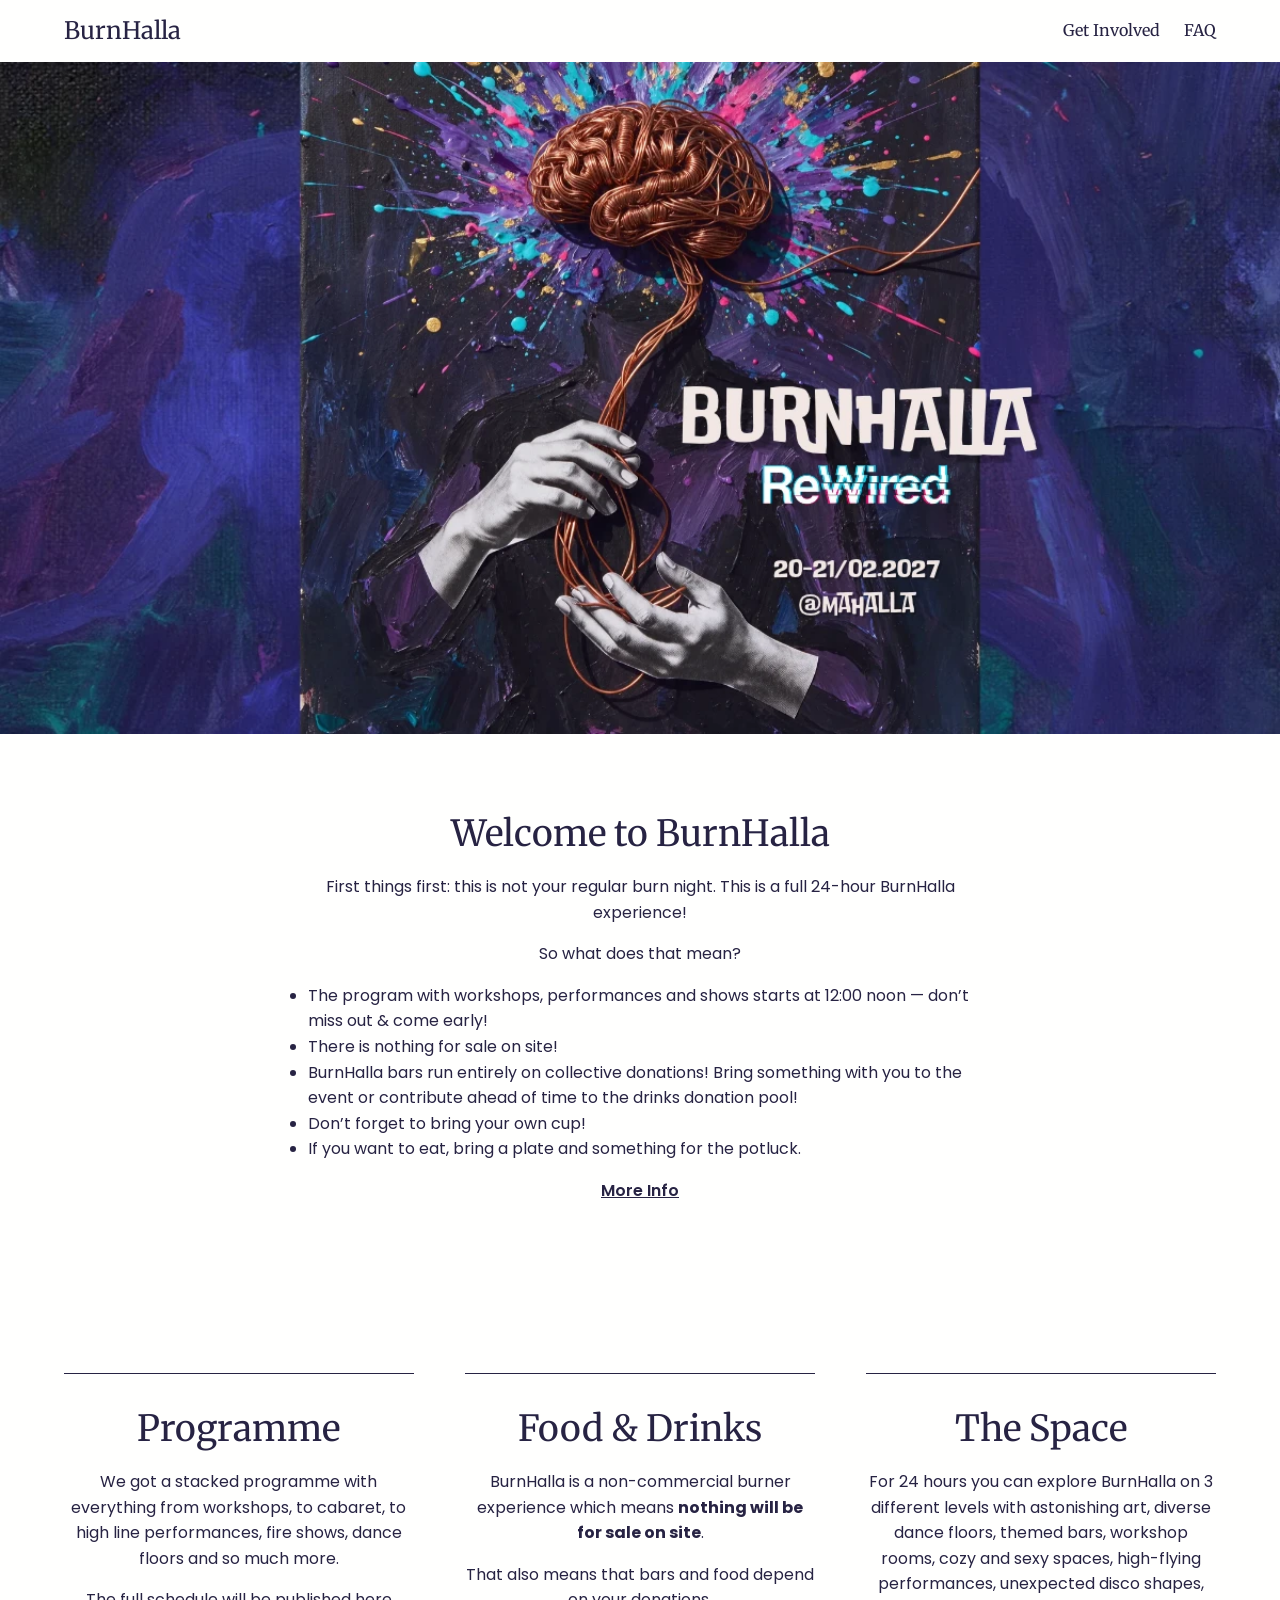
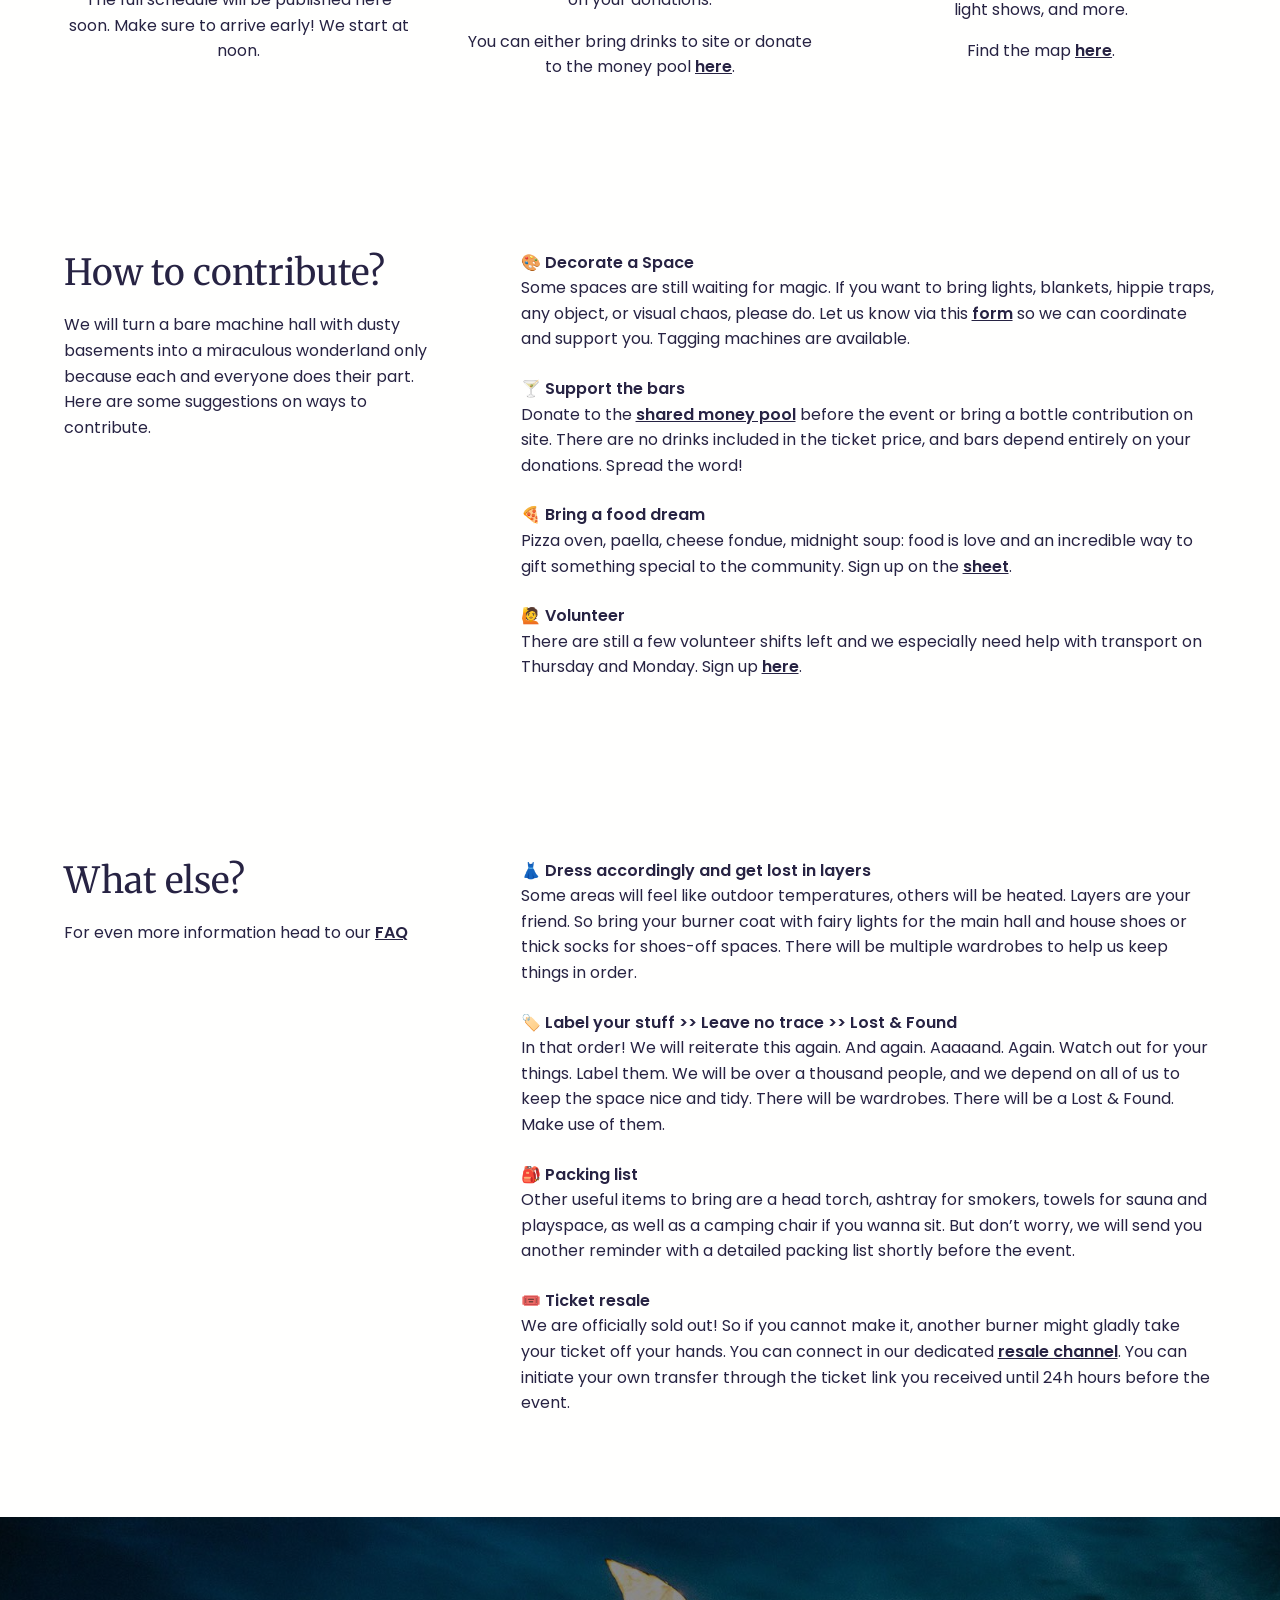
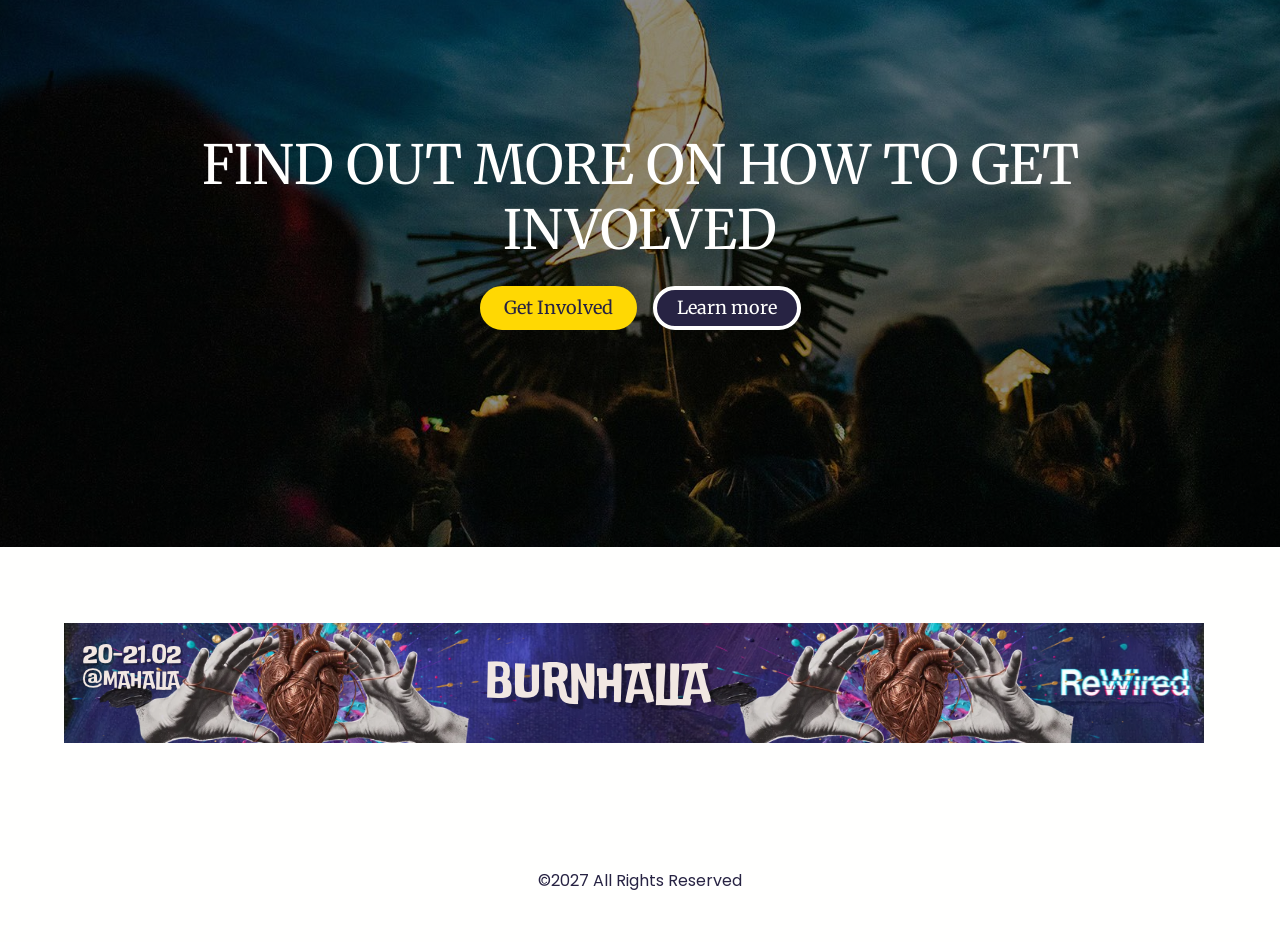
==== commit 89ec8c44: "Rebuild homepage with its own responsive CSS Replace the saved website-builder markup and its 230KB " ====
--- a/public/index.html
+++ b/public/index.html
@@ -1,214 +1,238 @@
-<!DOCTYPE html>
-<!-- saved from url=(0065)https://burnhalla.com/ -->
-<html lang="en" style="--wm-toolbar-height: 67px;" data-lastpass-safe-prompts-active=""><head><meta http-equiv="Content-Type" content="text/html; charset=UTF-8">
-
-
-
-
-
-
-
-<!-- End Wayback Rewrite JS Include -->
-<meta name="viewport" content="width=device-width, initial-scale=1, viewport-fit=cover"><link rel="stylesheet" href="assets/36fc24a52ff0ea95.css" data-precedence="next"><link rel="stylesheet" href="assets/bf6f8eb56188537b.css" data-precedence="next"><link rel="stylesheet" href="assets/a9ec1a1222361d7c.css" data-precedence="next"><link rel="stylesheet" href="assets/adc3653f86995781.css" data-precedence="next"><link rel="stylesheet" href="assets/4944f583bbb0bbae.css" data-precedence="next"><link rel="stylesheet" href="assets/597639f0f1cf27b5.css" data-precedence="next"><link rel="preload" as="script" fetchpriority="low" href="https://beacons.ai/_next/static/chunks/8e6c3defd4fb6638.js"><link href="https://web.archive.org/splashscreens/iphone5_splash.png" media="(device-width: 320px) and (device-height: 568px) and (-webkit-device-pixel-ratio: 2)" rel="apple-touch-startup-image"><link href="https://web.archive.org/splashscreens/iphone6_splash.png" media="(device-width: 375px) and (device-height: 667px) and (-webkit-device-pixel-ratio: 2)" rel="apple-touch-startup-image"><link href="https://web.archive.org/splashscreens/iphoneplus_splash.png" media="(device-width: 621px) and (device-height: 1104px) and (-webkit-device-pixel-ratio: 3)" rel="apple-touch-startup-image"><link href="https://web.archive.org/splashscreens/iphonex_splash.png" media="(device-width: 375px) and (device-height: 812px) and (-webkit-device-pixel-ratio: 3)" rel="apple-touch-startup-image"><link href="https://web.archive.org/splashscreens/iphonexr_splash.png" media="(device-width: 414px) and (device-height: 896px) and (-webkit-device-pixel-ratio: 2)" rel="apple-touch-startup-image"><link href="https://web.archive.org/splashscreens/iphonexsmax_splash.png" media="(device-width: 414px) and (device-height: 896px) and (-webkit-device-pixel-ratio: 3)" rel="apple-touch-startup-image"><link href="https://web.archive.org/splashscreens/ipad_splash.png" media="(device-width: 768px) and (device-height: 1024px) and (-webkit-device-pixel-ratio: 2)" rel="apple-touch-startup-image"><link href="https://web.archive.org/splashscreens/ipadpro1_splash.png" media="(device-width: 834px) and (device-height: 1112px) and (-webkit-device-pixel-ratio: 2)" rel="apple-touch-startup-image"><link href="https://web.archive.org/splashscreens/ipadpro3_splash.png" media="(device-width: 834px) and (device-height: 1194px) and (-webkit-device-pixel-ratio: 2)" rel="apple-touch-startup-image"><link href="https://web.archive.org/splashscreens/ipadpro2_splash.png" media="(device-width: 1024px) and (device-height: 1366px) and (-webkit-device-pixel-ratio: 2)" rel="apple-touch-startup-image"><link href="https://burnhalla.com/logo_icon.png" sizes="180x180" rel="apple-touch-icon"><meta name="theme-color" content="#000000"><title>BurnHalla ReWired</title><meta name="description" content="Kiez Burn decompression Burn Night Berlin event Berlin Burner community"><link rel="manifest" href="https://burnhalla.com/manifest.json"><meta name="fb:app_id" content="3294868390539011"><link rel="canonical" href="index.html"><meta name="mobile-web-app-capable" content="yes"><meta name="apple-mobile-web-app-title" content="BurnHalla"><meta name="apple-mobile-web-app-status-bar-style" content="default"><meta property="og:title" content="BurnHalla"><meta property="og:description" content="Kiez Burn decompression Burn Night Berlin event Berlin Burner community"><meta property="og:url" content="https://burnhalla.com/"><meta property="og:site_name" content="BurnHalla"><meta property="og:image" content="assets/hero-2027.webp"><meta property="og:image:width" content="1200"><meta property="og:image:height" content="600"><meta property="og:type" content="website"><meta name="twitter:card" content="summary_large_image"><meta name="twitter:site" content="@beaconsai"><meta name="twitter:creator" content="@beeora"><meta name="twitter:title" content="BurnHalla"><meta name="twitter:description" content="Kiez Burn decompression Burn Night Berlin event Berlin Burner community"><meta name="twitter:image" content="https://cdn.beacons.ai/user_content/XvDeqxY8KIatLpdjrylAG8ktL4W2/profile_beeora.png?t=1762627361269"><link rel="shortcut icon" href="https://burnhalla.com/favicon.ico"><link rel="icon" href="https://burnhalla.com/favicon.ico"><link rel="apple-touch-icon" href="https://burnhalla.com/favicon.ico"><style id="__jsx-undefined">
-    @import url(https://fonts.googleapis.com/css?family=Poppins:400|Merriweather:400&display=swap);
-     #website-viewer-accdaab9-a247-43ee-9ded-2282dca90536 {
-  font-family: Poppins, sans-serif;
-  font-weight: 400;
-}
- #website-viewer-accdaab9-a247-43ee-9ded-2282dca90536 h1 {
-  font-family: Merriweather, serif;
-  font-weight: 400;
-}
-
- #website-viewer-accdaab9-a247-43ee-9ded-2282dca90536  h2 {
-  font-family: Merriweather, serif;
-  font-weight: 400;
-}
-
- #website-viewer-accdaab9-a247-43ee-9ded-2282dca90536  h3 {
-  font-family: Merriweather, serif;
-  font-weight: 400;
-}
-
- #website-viewer-accdaab9-a247-43ee-9ded-2282dca90536  .website-button {
-  font-family: Merriweather, serif;
-  font-weight: 400;
-}
-
- #website-viewer-accdaab9-a247-43ee-9ded-2282dca90536  .nav-link {
-  font-family: Merriweather, serif;
-  font-weight: 400;
-}
-
- #website-viewer-accdaab9-a247-43ee-9ded-2282dca90536 h4 {
-  font-family: Merriweather, serif;
-  font-weight: 400;
-}
-
- #website-viewer-accdaab9-a247-43ee-9ded-2282dca90536 .website-button {
-  border-radius: 24px !important;
-  border-width: 4px !important;
-}
-
- #website-viewer-accdaab9-a247-43ee-9ded-2282dca90536 .subpalette-c {
-  color: #272343;
-  background-color: #ffd803;
-}
- #website-viewer-accdaab9-a247-43ee-9ded-2282dca90536 .subpalette-c .website-button.primary {
-  color: #fffffe;
-  background-color: #272343;
-  border-color: #272343;
-}
-
- #website-viewer-accdaab9-a247-43ee-9ded-2282dca90536 .subpalette-c .website-button.secondary {
-  color: #272343;
-  background-color: #ffd803;
-  border-color: #272343;
-}
-
- #website-viewer-accdaab9-a247-43ee-9ded-2282dca90536 .subpalette-c .seated-event-link1 {
-  color: #fffffe;
-  background-color: #272343;
-  border-color: #fffffe;
-}
-
- #website-viewer-accdaab9-a247-43ee-9ded-2282dca90536 .subpalette-c .seated-event-link1:hover {
-  color: #fffffe;
-  background-color: #272343;
-  border-color: #fffffe;
-}
-
- #website-viewer-accdaab9-a247-43ee-9ded-2282dca90536 .subpalette-c .seated-follow-link {
-  color: #272343;
-  background-color: #fffffe;
-  border-color: #272343;
-}
-
- #website-viewer-accdaab9-a247-43ee-9ded-2282dca90536 .subpalette-c .seated-follow-link:hover {
-  color: #fffffe;
-  background-color: #272343;
-  border-color: #fffffe;
-}
-
- #website-viewer-accdaab9-a247-43ee-9ded-2282dca90536 .subpalette-c .seated-events-table {
-  border-color: #272343;
-}
-
- #website-viewer-accdaab9-a247-43ee-9ded-2282dca90536 .subpalette-c  .seated-event-row {
-  border-color: #272343;
-}
-
- #website-viewer-accdaab9-a247-43ee-9ded-2282dca90536 .subpalette-b {
-  color: #fffffe;
-  background-color: #272343;
-}
- #website-viewer-accdaab9-a247-43ee-9ded-2282dca90536 .subpalette-b .website-button.primary {
-  color: #272343;
-  background-color: #ffd803;
-  border-color: #ffd803;
-}
-
- #website-viewer-accdaab9-a247-43ee-9ded-2282dca90536 .subpalette-b .website-button.secondary {
-  color: #fffffe;
-  background-color: #272343;
-  border-color: #fffffe;
-}
-
- #website-viewer-accdaab9-a247-43ee-9ded-2282dca90536 .subpalette-b .seated-event-link1 {
-  color: #272343;
-  background-color: #ffd803;
-  border-color: #272343;
-}
-
- #website-viewer-accdaab9-a247-43ee-9ded-2282dca90536 .subpalette-b .seated-event-link1:hover {
-  color: #272343;
-  background-color: #ffd803;
-  border-color: #272343;
-}
-
- #website-viewer-accdaab9-a247-43ee-9ded-2282dca90536 .subpalette-b .seated-follow-link {
-  color: #ffd803;
-  background-color: #272343;
-  border-color: #ffd803;
-}
-
- #website-viewer-accdaab9-a247-43ee-9ded-2282dca90536 .subpalette-b .seated-follow-link:hover {
-  color: #272343;
-  background-color: #ffd803;
-  border-color: #272343;
-}
-
- #website-viewer-accdaab9-a247-43ee-9ded-2282dca90536 .subpalette-b .seated-events-table {
-  border-color: #fffffe;
-}
-
- #website-viewer-accdaab9-a247-43ee-9ded-2282dca90536 .subpalette-b  .seated-event-row {
-  border-color: #fffffe;
-}
-
- #website-viewer-accdaab9-a247-43ee-9ded-2282dca90536 .subpalette-a {
-  color: #272343;
-  background-color: #fffffe;
-}
- #website-viewer-accdaab9-a247-43ee-9ded-2282dca90536 .subpalette-a .website-button.primary {
-  color: #272343;
-  background-color: #ffd803;
-  border-color: #ffd803;
-}
-
- #website-viewer-accdaab9-a247-43ee-9ded-2282dca90536 .subpalette-a .website-button.secondary {
-  color: #272343;
-  background-color: #fffffe;
-  border-color: #272343;
-}
-
- #website-viewer-accdaab9-a247-43ee-9ded-2282dca90536 .subpalette-a .seated-event-link1 {
-  color: #272343;
-  background-color: #ffd803;
-  border-color: #272343;
-}
-
- #website-viewer-accdaab9-a247-43ee-9ded-2282dca90536 .subpalette-a .seated-event-link1:hover {
-  color: #272343;
-  background-color: #ffd803;
-  border-color: #272343;
-}
-
- #website-viewer-accdaab9-a247-43ee-9ded-2282dca90536 .subpalette-a .seated-follow-link {
-  color: #ffd803;
-  background-color: #272343;
-  border-color: #ffd803;
-}
-
- #website-viewer-accdaab9-a247-43ee-9ded-2282dca90536 .subpalette-a .seated-follow-link:hover {
-  color: #272343;
-  background-color: #ffd803;
-  border-color: #272343;
-}
-
- #website-viewer-accdaab9-a247-43ee-9ded-2282dca90536 .subpalette-a .seated-events-table {
-  border-color: #272343;
-}
-
- #website-viewer-accdaab9-a247-43ee-9ded-2282dca90536 .subpalette-a  .seated-event-row {
-  border-color: #272343;
-}
-
-  </style><style id="mobile-fixes">
-@media (max-width: 767px) {
-  /* Show the whole hero artwork (event name and date) instead of a cropped slice */
-  #hero {
-    aspect-ratio: 1200 / 630;
-    padding: 0 !important;
-    background-size: contain !important;
-    background-repeat: no-repeat;
-  }
-  #hero .rich-text-html { display: none; }
-
-  /* The hamburger needs JS that is not on the page; show the links instead */
-  #site-nav { display: flex !important; gap: 16px; }
-  #site-nav .nav-link { margin: 0 !important; font-size: 16px !important; }
-}
-  </style><style data-emotion="css q7mezt" data-s="">.css-q7mezt{-webkit-user-select:none;-moz-user-select:none;-ms-user-select:none;user-select:none;width:1em;height:1em;display:inline-block;-webkit-flex-shrink:0;-ms-flex-negative:0;flex-shrink:0;-webkit-transition:fill 200ms cubic-bezier(0.4, 0, 0.2, 1) 0ms;transition:fill 200ms cubic-bezier(0.4, 0, 0.2, 1) 0ms;fill:currentColor;font-size:1.5rem;}</style></head><body>
- <div hidden=""><!--$--><!--/$--></div><beacons-tag></beacons-tag><div id="root"><div class="previewer website-viewer relative h-full overflow-y-auto" id="website-viewer-accdaab9-a247-43ee-9ded-2282dca90536"><div class=""><div class=""><div><div class="website-viewer-menu subpalette-a box-border flex w-full items-center justify-between px-2 preview-desktop:px-4" style="padding-top:8px;padding-bottom:8px"><div class="flex items-center" style="min-width:none;height:40px"><a class="w-full" style="text-decoration:none;color:inherit" tabindex="0" role="button" href="index.html"><h1 style="font-size:24px">BurnHalla</h1></a></div><nav id="site-nav" class="flex items-center justify-center preview-mobile:hidden"><a aria-label="Get Involved nav link" class="nav-link preview-desktop:mr-6 preview-desktop:text-16 preview-mobile:mb-2 preview-mobile:text-22 no-underline" style="color:inherit" tabindex="0" role="button" href="get-involved.html">Get Involved</a><a aria-label="FAQ nav link" class="nav-link preview-desktop:mr-6 preview-desktop:text-16 preview-mobile:mb-2 preview-mobile:text-22 no-underline" style="color:inherit" tabindex="0" role="button" href="faq.html">FAQ</a></nav></div></div></div><div id="hero" role="img" aria-label="BurnHalla ReWired · 20-21/02 @Mahalla" class="relative outline outline-2 -outline-offset-2 website-block subpalette-a content-block-container flex justify-center outline-transparent" style="padding-bottom:24px;padding-top:24px;background-image:url(assets/hero-2027.webp);background-size:cover;background-position:center;background-color:#1e1a3a"><div class="content-block box-border flex grow justify-between overflow-hidden px-0 preview-mobile:flex-col website-side-padding" style="max-width:1440px"><div class="flex grow self-stretch preview-mobile:!px-2" style="padding-bottom:0px;padding-top:0px;padding-left:0;padding-right:0"><div class="rich-text-html relative grow outline outline-2 -outline-offset-2 preview-mobile:min-w-0 preview-mobile:self-center outline-transparent preview-desktop:self-center"><br><br><br><br><br><br><br><br><br><br><br><br><br><br><br><br><br><br><br><br><br><br><br></div></div></div></div><div class="relative outline outline-2 -outline-offset-2 website-block subpalette-a content-block-container flex justify-center outline-transparent" style="padding-bottom:30px;padding-top:3px"><div class="content-block box-border flex grow justify-between overflow-hidden px-0 preview-mobile:flex-col website-side-padding" style="max-width:1440px"><div class="flex grow self-stretch preview-mobile:!px-2" style="padding-bottom:30px;padding-top:30px;padding-left:0;padding-right:0"><div class="rich-text-html relative grow outline outline-2 -outline-offset-2 preview-mobile:min-w-0 preview-mobile:self-center outline-transparent preview-desktop:self-center"><br><h2 align="center"><strong>Welcome to BurnHalla</strong></h2><br><p align="center">First things first: this is not your regular burn night. This is a full 24-hour BurnHalla experience!</p><br><p align="center">So what does that mean?</p><br><ul><li align="left">The program with workshops, performances and shows starts at 12:00 noon — don’t miss out &amp; come early!</li><li align="left">There is nothing for sale on site!</li><li align="left">BurnHalla bars run entirely on collective donations! Bring something with you to the event or contribute ahead of time to the drinks donation pool!</li><li align="left">Don’t forget to bring your own cup!</li><li align="left">If you want to eat, bring a plate and something for the potluck.</li></ul><br><p align="center"><a href="faq.html" rel="noopener noreferrer"><u><strong>More</strong></u></a><u><strong> </strong></u><a href="faq.html" rel="noopener noreferrer"><u><strong>Info</strong></u></a></p></div></div></div></div><div class="relative outline outline-2 -outline-offset-2 website-block subpalette-a content-block-container flex justify-center outline-transparent" style="padding-bottom:100px;padding-top:100px"><div class="content-block box-border flex grow justify-between overflow-hidden px-0 preview-mobile:flex-col website-side-padding" style="max-width:1440px"><div class="flex grow self-stretch preview-mobile:!px-2" style="padding-bottom:0px;padding-top:0px;padding-left:0;padding-right:48px;flex-basis:33%"><div class="rich-text-html relative grow outline outline-2 -outline-offset-2 preview-mobile:min-w-0 preview-mobile:self-center outline-transparent preview-desktop:self-center"><h2 align="center"><strong>Programme</strong></h2><h2 align="center"><br></h2><p align="center">We got a stacked programme with everything from workshops, to cabaret, to high line performances, fire shows, dance floors and so much more.</p><br><p align="center">The full schedule will be published here soon. Make sure to arrive early! We start at noon.</p></div></div><div class="shrink preview-desktop:px-8 preview-desktop:py-2 preview-mobile:py-8"><div class="preview-desktop:h-full preview-desktop:w-px preview-mobile:h-px preview-mobile:w-full" style="background-color:black"></div></div><div class="flex grow self-stretch preview-mobile:!px-2" style="padding-bottom:0px;padding-top:0px;padding-left:48px;padding-right:48px;flex-basis:33%"><div class="rich-text-html relative grow outline outline-2 -outline-offset-2 preview-mobile:min-w-0 preview-mobile:self-center outline-transparent preview-desktop:self-center"><h2 align="center"><strong>Food &amp; Drinks</strong></h2><br><p align="center">BurnHalla is a non-commercial burner experience which means <strong>nothing will be for sale on site</strong>. </p><br><p align="center">That also means that bars and food depend on your donations.</p><br><p align="center">You can either bring drinks to site or donate to the money pool <a href="https://www.paypal.com/pool/9kxOxVrUSd?sr=accr" rel="noopener noreferrer">here</a>. </p></div></div><div class="shrink preview-desktop:px-8 preview-desktop:py-2 preview-mobile:py-8"><div class="preview-desktop:h-full preview-desktop:w-px preview-mobile:h-px preview-mobile:w-full" style="background-color:black"></div></div><div class="flex grow self-stretch preview-mobile:!px-2" style="padding-bottom:0px;padding-top:0px;padding-left:48px;padding-right:0;flex-basis:33%"><div class="rich-text-html relative grow outline outline-2 -outline-offset-2 preview-mobile:min-w-0 preview-mobile:self-center outline-transparent preview-desktop:self-center"><h2 align="center"><strong>The Space</strong></h2><br><p align="center">For 24 hours you can explore BurnHalla on 3 different levels with astonishing art, diverse dance floors, themed bars, workshop rooms, cozy and sexy spaces, high-flying performances, unexpected disco shapes, light shows, and more.</p><br><p align="center">Find the map <a href="https://drive.google.com/file/d/1UtG60KkNa3Mtm1WzYh93g2OISOd2YOer/view" rel="noopener noreferrer">here</a>.</p><br></div></div></div></div><div class="relative outline outline-2 -outline-offset-2 website-block subpalette-a content-block-container flex justify-center outline-transparent" style="padding-bottom:24px;padding-top:24px"><div class="content-block box-border flex grow justify-between overflow-hidden px-0 preview-mobile:flex-col website-side-padding" style="max-width:1440px"><div class="flex grow self-stretch preview-mobile:!px-2" style="padding-bottom:0px;padding-top:0px;padding-left:0;padding-right:48px;flex-basis:33%"><div class="rich-text-html relative grow outline outline-2 -outline-offset-2 preview-mobile:min-w-0 preview-mobile:self-center outline-transparent preview-desktop:self-center"><h2 align="left">How to contribute?</h2><br><p align="left">We will turn a bare machine hall with dusty basements into a miraculous wonderland only because each and everyone does their part. Here are some suggestions on ways to contribute.</p></div></div><div class="flex grow self-stretch preview-mobile:!px-2" style="padding-bottom:0px;padding-top:0px;padding-left:48px;padding-right:0;flex-basis:67%"><div class="rich-text-html relative grow outline outline-2 -outline-offset-2 preview-mobile:min-w-0 preview-mobile:self-center outline-transparent preview-desktop:self-center"><p align="left">🎨<strong> Decorate a Space</strong></p><p align="left">Some spaces are still waiting for magic. If you want to bring lights, blankets, hippie traps, any object, or visual chaos, please do. Let us know via this <a href="https://forms.gle/ZS8LdZrg7yVzogPTA" rel="noopener noreferrer">form</a> so we can coordinate and support you. Tagging machines are available.</p><br><p align="left">🍸<strong> Support the bars</strong></p><p align="left">Donate to the <a href="https://www.paypal.com/pool/9kxOxVrUSd?sr=accrhttps://www.paypal.com/pool/9kxOxVrUSd?sr=accrhttps://www.paypal.com/pool/9kxOxVrUSd?sr=accr" rel="noopener noreferrer">shared money pool</a> before the event or bring a bottle contribution on site. There are no drinks included in the ticket price, and bars depend entirely on your donations. Spread the word!</p><br><p align="left"><strong>🍕 Bring a food dream</strong></p><p align="left">Pizza oven, paella, cheese fondue, midnight soup: food is love and an incredible way to gift something special to the community. Sign up on the <a href="https://docs.google.com/spreadsheets/d/1xs5sYcaF2qsVkn1l8JAI7XkaKbyqofqaCIMUepozYVo/edit?gid=251451813#gid=251451813" rel="noopener noreferrer">sheet</a>.</p><br><p align="left"><strong>🙋 Volunteer</strong></p><p align="left">There are still a few volunteer shifts left and we especially need help with transport on Thursday and Monday. Sign up <a href="https://signup.com/group/1113367714025" rel="noopener noreferrer">here</a>.</p><br><br></div></div></div></div><div class="relative outline outline-2 -outline-offset-2 website-block subpalette-a content-block-container flex justify-center outline-transparent" style="padding-bottom:24px;padding-top:24px"><div class="content-block box-border flex grow justify-between overflow-hidden px-0 preview-mobile:flex-col website-side-padding" style="max-width:1440px"><div class="flex grow self-stretch preview-mobile:!px-2" style="padding-bottom:0px;padding-top:0px;padding-left:0;padding-right:48px;flex-basis:33%"><div class="rich-text-html relative grow outline outline-2 -outline-offset-2 preview-mobile:min-w-0 preview-mobile:self-center outline-transparent preview-desktop:self-center"><h2 align="left">What else?</h2><br><p align="left">For even more information head to our our <a href="faq.html" rel="noopener noreferrer">FAQ</a></p></div></div><div class="flex grow self-stretch preview-mobile:!px-2" style="padding-bottom:0px;padding-top:0px;padding-left:48px;padding-right:0;flex-basis:67%"><div class="rich-text-html relative grow outline outline-2 -outline-offset-2 preview-mobile:min-w-0 preview-mobile:self-center outline-transparent preview-desktop:self-center"><p align="left">👗 <strong>Dress accordingly and get lost in layers</strong></p><p align="left">Some areas will feel like outdoor temperatures, others will be heated. Layers are your friend. So bring your burner coat with fairy lights for the main hall and house shoes or thick socks for shoes-off spaces.There will be multiple wardrobes to help us keep things in order. </p><br><p align="left">🏷️ <strong>Label your stuff &gt;&gt; Leave no trace &gt;&gt; Lost &amp; Found</strong></p><p align="left">In that order! We will reiterate this again. And again. Aaaaand. Again. Watch out for your things. Label them. We will be over a thousand people, and we depend on all of us to keep the space nice and tidy. There will be wardrobes. There will be a Lost &amp; Found. Make use of them.</p><br><p align="left">🎒 <strong>Packing list</strong></p><p align="left">Other useful items to bring are a head torch, ashtray for smokers, towels for sauna and playspace, as well as a camping chair if you wanna sit. But don’t worry, we will send you another reminder with a detailed packing list shortly before the event.</p><br><p align="left">🎟️ <strong>Ticket resale </strong></p><p align="left">We are officially sold out! So if you cannot make it, another burner might gladly take your ticket off your hands. You can connect in our dedicated <a href="https://web.telegram.org/a/?account=2#401100845" rel="noopener noreferrer">resale channel</a>. You can initiate your own transfer through the ticket link you received until 24h hours before the event.</p><br></div></div></div></div><div class="relative outline outline-2 -outline-offset-2 website-block subpalette-b hero-block-container flex justify-center outline-transparent" style="padding-bottom:24px;padding-top:24px;background-image:linear-gradient(rgba(23,18,58,.2),rgba(23,18,58,.2)),url(assets/cta-bg.jpg);background-size:cover;background-position:center;background-color:#1e1a3a"><div aria-label="viewer-overlay" class="absolute inset-0 opacity-30 bg-black"></div><div class="hero-block-layout-3 website-side-padding relative box-border flex w-full text-center" style="max-width:1440px;min-height:640px;text-align:center"><div class="w-full preview-mobile:self-center preview-desktop:self-center"><h1 class="website-heading-1 w-full">FIND OUT MORE ON HOW TO GET INVOLVED</h1><div class="flex w-full gap-4 mt-6" style="justify-content:center"><a class="website-button primary text-lg-strong no-underline outline-none flex items-center relative px-3 cursor-pointer border-solid" style="height:44px;letter-spacing:-0.012em" aria-label="hero-block-button Get Involved" rel="noopener noreferrer" target="_blank" href="https://t.me/+sGF-j6nRjXY2MzEy"><div class="flex items-center">Get Involved</div></a><a class="website-button secondary text-lg-strong no-underline outline-none flex items-center relative px-3 cursor-pointer border-solid" style="height:44px;letter-spacing:-0.012em" aria-label="hero-block-button Learn more" rel="noopener noreferrer" target="_blank" href="faq.html"><div class="flex items-center">Learn more</div></a></div></div></div></div><div class="relative outline outline-2 -outline-offset-2 website-block subpalette-a content-block-container flex justify-center outline-transparent" style="padding-bottom:24px;padding-top:24px"><div class="content-block box-border flex grow justify-between overflow-hidden px-0 preview-mobile:flex-col website-side-padding" style="max-width:1440px"><div class="flex grow self-stretch preview-mobile:!px-2" style="padding-bottom:0px;padding-top:0px;padding-left:0;padding-right:0"><div class="rich-text-html relative grow outline outline-2 -outline-offset-2 preview-mobile:min-w-0 preview-mobile:self-center outline-transparent preview-desktop:self-center"><br><img src="assets/banner-2027.png" alt="BurnHalla ReWired · 20-21/02 @Mahalla" style="width:100%;display:block"><br></div></div></div></div><div class="flex flex-col gap-2 text-center website-block subpalette-a website-footer" style="background-color:#fffffe;color:#272343;padding-bottom:48px;padding-top:48px"><div class="flex items-center justify-center gap-3"></div><div>©2027 All Rights Reserved</div></div></div></div><!--$--><!--/$--></div>
-</body></html>+<!doctype html>
+<html lang="en">
+<head>
+  <meta charset="utf-8">
+  <meta name="viewport" content="width=device-width, initial-scale=1">
+  <title>BurnHalla ReWired</title>
+  <meta name="description" content="Kiez Burn decompression Burn Night Berlin event Berlin Burner community">
+  <meta name="theme-color" content="#272343">
+  <link rel="icon" href="https://burnhalla.com/favicon.ico">
+  <link rel="apple-touch-icon" sizes="180x180" href="https://burnhalla.com/logo_icon.png">
+  <meta property="og:title" content="BurnHalla">
+  <meta property="og:description" content="Kiez Burn decompression Burn Night Berlin event Berlin Burner community">
+  <meta property="og:url" content="https://burnhalla.com/">
+  <meta property="og:site_name" content="BurnHalla">
+  <meta property="og:image" content="assets/hero-2027.webp">
+  <meta property="og:image:width" content="1200">
+  <meta property="og:image:height" content="630">
+  <meta property="og:type" content="website">
+  <meta name="twitter:card" content="summary_large_image">
+  <link rel="preconnect" href="https://fonts.googleapis.com">
+  <link rel="preconnect" href="https://fonts.gstatic.com" crossorigin>
+  <link rel="stylesheet" href="https://fonts.googleapis.com/css2?family=Merriweather&family=Poppins:wght@400;600&display=swap">
+  <style>
+    :root {
+      --ink: #272343;
+      --paper: #fffffe;
+      --sun: #ffd803;
+      --night: #1e1a3a;
+      --gutter: clamp(1rem, 5vw, 5rem);
+      --measure: 72rem;
+    }
+
+    *, *::before, *::after { box-sizing: border-box; }
+
+    body {
+      margin: 0;
+      background: var(--paper);
+      color: var(--ink);
+      font: 400 1rem/1.6 Poppins, system-ui, sans-serif;
+    }
+
+    h1, h2, .button { font-family: Merriweather, Georgia, serif; font-weight: 400; }
+    h2 { font-size: clamp(1.75rem, 1.3rem + 1.5vw, 2.25rem); line-height: 1.3; margin: 0 0 1rem; }
+    p, ul { margin: 0 0 1rem; }
+    a { color: inherit; font-weight: 600; }
+    img { display: block; max-width: 100%; height: auto; }
+
+    /* Content column: fluid side gutter, capped line length */
+    .wrap {
+      width: min(100% - 2 * var(--gutter), var(--measure));
+      margin-inline: auto;
+    }
+    section { padding-block: clamp(2.5rem, 6vw, 6rem); }
+
+    /* Header: title and links share a row while they fit, wrap when they don't */
+    .site-header {
+      display: flex;
+      flex-wrap: wrap;
+      align-items: center;
+      justify-content: space-between;
+      gap: 0.5rem 1.5rem;
+      padding-block: 0.75rem;
+    }
+    .site-header h1 { margin: 0; font-size: 1.5rem; }
+    .site-header a { text-decoration: none; font-weight: 400; }
+    .site-header nav { display: flex; flex-wrap: wrap; gap: 0.5rem 1.5rem; font-family: Merriweather, Georgia, serif; }
+
+    /* Hero: the artwork carries the event name and date, so never crop it */
+    .hero { background: var(--night); }
+    .hero img { width: 100%; max-width: 1440px; margin-inline: auto; }
+
+    .welcome { text-align: center; }
+    .welcome .wrap { max-width: 44rem; }
+    .welcome ul { text-align: left; padding-left: 1.25rem; }
+
+    /* Three cards side by side when the row is at least 54rem wide, otherwise
+       stacked: never two plus an orphan. A container narrower than 54rem gives
+       each card a huge flex-basis, which forces one per line. */
+    .cards {
+      display: flex;
+      flex-wrap: wrap;
+      gap: 2rem clamp(2rem, 4vw, 4rem);
+      text-align: center;
+    }
+    .cards article {
+      flex-grow: 1;
+      flex-basis: calc((54rem - 100%) * 999);
+      border-top: 1px solid var(--ink);
+      padding-top: 2rem;
+    }
+
+    /* Heading beside body text (1:2) while there is room, stacked otherwise */
+    .split {
+      display: flex;
+      flex-wrap: wrap;
+      gap: 1.5rem clamp(2rem, 6vw, 6rem);
+    }
+    .split > :first-child { flex: 1 1 16rem; }
+    .split > :last-child { flex: 2 1 28rem; min-width: 0; }
+    .split h3 { font-size: 1rem; font-weight: 600; margin: 0; }
+    .split h3 + p { margin-bottom: 1.5rem; }
+
+    /* Call to action over a photo */
+    .cta {
+      display: grid;
+      place-items: center;
+      min-height: clamp(24rem, 70vh, 40rem);
+      text-align: center;
+      color: var(--paper);
+      background: linear-gradient(rgb(0 0 0 / 0.45), rgb(0 0 0 / 0.45)), url(assets/cta-bg.jpg) center / cover, var(--night);
+    }
+    .cta h2 { font-size: clamp(2rem, 1rem + 4vw, 3.375rem); line-height: 1.2; margin-bottom: 1.5rem; }
+    .buttons { display: flex; flex-wrap: wrap; justify-content: center; gap: 1rem; }
+    .button {
+      display: inline-flex;
+      align-items: center;
+      min-height: 44px;
+      padding: 0 1.25rem;
+      border: 4px solid;
+      border-radius: 24px;
+      text-decoration: none;
+      font-size: 1.125rem;
+    }
+    .button.primary { background: var(--sun); border-color: var(--sun); color: var(--ink); }
+    .button.secondary { background: var(--ink); border-color: var(--paper); color: var(--paper); }
+
+    footer { padding-block: 3rem; text-align: center; }
+  </style>
+</head>
+<body>
+  <header class="wrap site-header">
+    <h1><a href="./">BurnHalla</a></h1>
+    <nav aria-label="Main">
+      <a href="get-involved.html">Get Involved</a>
+      <a href="faq.html">FAQ</a>
+    </nav>
+  </header>
+
+  <main>
+    <div class="hero">
+      <img src="assets/hero-2027.webp" width="1200" height="630" alt="BurnHalla ReWired · 20-21/02 @Mahalla">
+    </div>
+
+    <section class="welcome">
+      <div class="wrap">
+        <h2>Welcome to BurnHalla</h2>
+        <p>First things first: this is not your regular burn night. This is a full 24-hour BurnHalla experience!</p>
+        <p>So what does that mean?</p>
+        <ul>
+          <li>The program with workshops, performances and shows starts at 12:00 noon — don’t miss out &amp; come early!</li>
+          <li>There is nothing for sale on site!</li>
+          <li>BurnHalla bars run entirely on collective donations! Bring something with you to the event or contribute ahead of time to the drinks donation pool!</li>
+          <li>Don’t forget to bring your own cup!</li>
+          <li>If you want to eat, bring a plate and something for the potluck.</li>
+        </ul>
+        <p><a href="faq.html">More Info</a></p>
+      </div>
+    </section>
+
+    <section>
+      <div class="wrap cards">
+        <article>
+          <h2>Programme</h2>
+          <p>We got a stacked programme with everything from workshops, to cabaret, to high line performances, fire shows, dance floors and so much more.</p>
+          <p>The full schedule will be published here soon. Make sure to arrive early! We start at noon.</p>
+        </article>
+        <article>
+          <h2>Food &amp; Drinks</h2>
+          <p>BurnHalla is a non-commercial burner experience which means <strong>nothing will be for sale on site</strong>.</p>
+          <p>That also means that bars and food depend on your donations.</p>
+          <p>You can either bring drinks to site or donate to the money pool <a href="https://www.paypal.com/pool/9kxOxVrUSd?sr=accr" rel="noopener noreferrer">here</a>.</p>
+        </article>
+        <article>
+          <h2>The Space</h2>
+          <p>For 24 hours you can explore BurnHalla on 3 different levels with astonishing art, diverse dance floors, themed bars, workshop rooms, cozy and sexy spaces, high-flying performances, unexpected disco shapes, light shows, and more.</p>
+          <p>Find the map <a href="https://drive.google.com/file/d/1UtG60KkNa3Mtm1WzYh93g2OISOd2YOer/view" rel="noopener noreferrer">here</a>.</p>
+        </article>
+      </div>
+    </section>
+
+    <section>
+      <div class="wrap split">
+        <div>
+          <h2>How to contribute?</h2>
+          <p>We will turn a bare machine hall with dusty basements into a miraculous wonderland only because each and everyone does their part. Here are some suggestions on ways to contribute.</p>
+        </div>
+        <div>
+          <h3>🎨 Decorate a Space</h3>
+          <p>Some spaces are still waiting for magic. If you want to bring lights, blankets, hippie traps, any object, or visual chaos, please do. Let us know via this <a href="https://forms.gle/ZS8LdZrg7yVzogPTA" rel="noopener noreferrer">form</a> so we can coordinate and support you. Tagging machines are available.</p>
+          <h3>🍸 Support the bars</h3>
+          <p>Donate to the <a href="https://www.paypal.com/pool/9kxOxVrUSd?sr=accr" rel="noopener noreferrer">shared money pool</a> before the event or bring a bottle contribution on site. There are no drinks included in the ticket price, and bars depend entirely on your donations. Spread the word!</p>
+          <h3>🍕 Bring a food dream</h3>
+          <p>Pizza oven, paella, cheese fondue, midnight soup: food is love and an incredible way to gift something special to the community. Sign up on the <a href="https://docs.google.com/spreadsheets/d/1xs5sYcaF2qsVkn1l8JAI7XkaKbyqofqaCIMUepozYVo/edit?gid=251451813#gid=251451813" rel="noopener noreferrer">sheet</a>.</p>
+          <h3>🙋 Volunteer</h3>
+          <p>There are still a few volunteer shifts left and we especially need help with transport on Thursday and Monday. Sign up <a href="https://signup.com/group/1113367714025" rel="noopener noreferrer">here</a>.</p>
+        </div>
+      </div>
+    </section>
+
+    <section>
+      <div class="wrap split">
+        <div>
+          <h2>What else?</h2>
+          <p>For even more information head to our <a href="faq.html">FAQ</a></p>
+        </div>
+        <div>
+          <h3>👗 Dress accordingly and get lost in layers</h3>
+          <p>Some areas will feel like outdoor temperatures, others will be heated. Layers are your friend. So bring your burner coat with fairy lights for the main hall and house shoes or thick socks for shoes-off spaces. There will be multiple wardrobes to help us keep things in order.</p>
+          <h3>🏷️ Label your stuff &gt;&gt; Leave no trace &gt;&gt; Lost &amp; Found</h3>
+          <p>In that order! We will reiterate this again. And again. Aaaaand. Again. Watch out for your things. Label them. We will be over a thousand people, and we depend on all of us to keep the space nice and tidy. There will be wardrobes. There will be a Lost &amp; Found. Make use of them.</p>
+          <h3>🎒 Packing list</h3>
+          <p>Other useful items to bring are a head torch, ashtray for smokers, towels for sauna and playspace, as well as a camping chair if you wanna sit. But don’t worry, we will send you another reminder with a detailed packing list shortly before the event.</p>
+          <h3>🎟️ Ticket resale</h3>
+          <p>We are officially sold out! So if you cannot make it, another burner might gladly take your ticket off your hands. You can connect in our dedicated <a href="https://web.telegram.org/a/?account=2#401100845" rel="noopener noreferrer">resale channel</a>. You can initiate your own transfer through the ticket link you received until 24h hours before the event.</p>
+        </div>
+      </div>
+    </section>
+
+    <section class="cta">
+      <div class="wrap">
+        <h2>FIND OUT MORE ON HOW TO GET INVOLVED</h2>
+        <div class="buttons">
+          <a class="button primary" href="https://t.me/+sGF-j6nRjXY2MzEy" target="_blank" rel="noopener noreferrer">Get Involved</a>
+          <a class="button secondary" href="faq.html">Learn more</a>
+        </div>
+      </div>
+    </section>
+
+    <section>
+      <div class="wrap">
+        <img src="assets/banner-2027.png" width="1140" height="120" alt="BurnHalla ReWired · 20-21/02 @Mahalla" loading="lazy">
+      </div>
+    </section>
+  </main>
+
+  <footer>©2027 All Rights Reserved</footer>
+</body>
+</html>
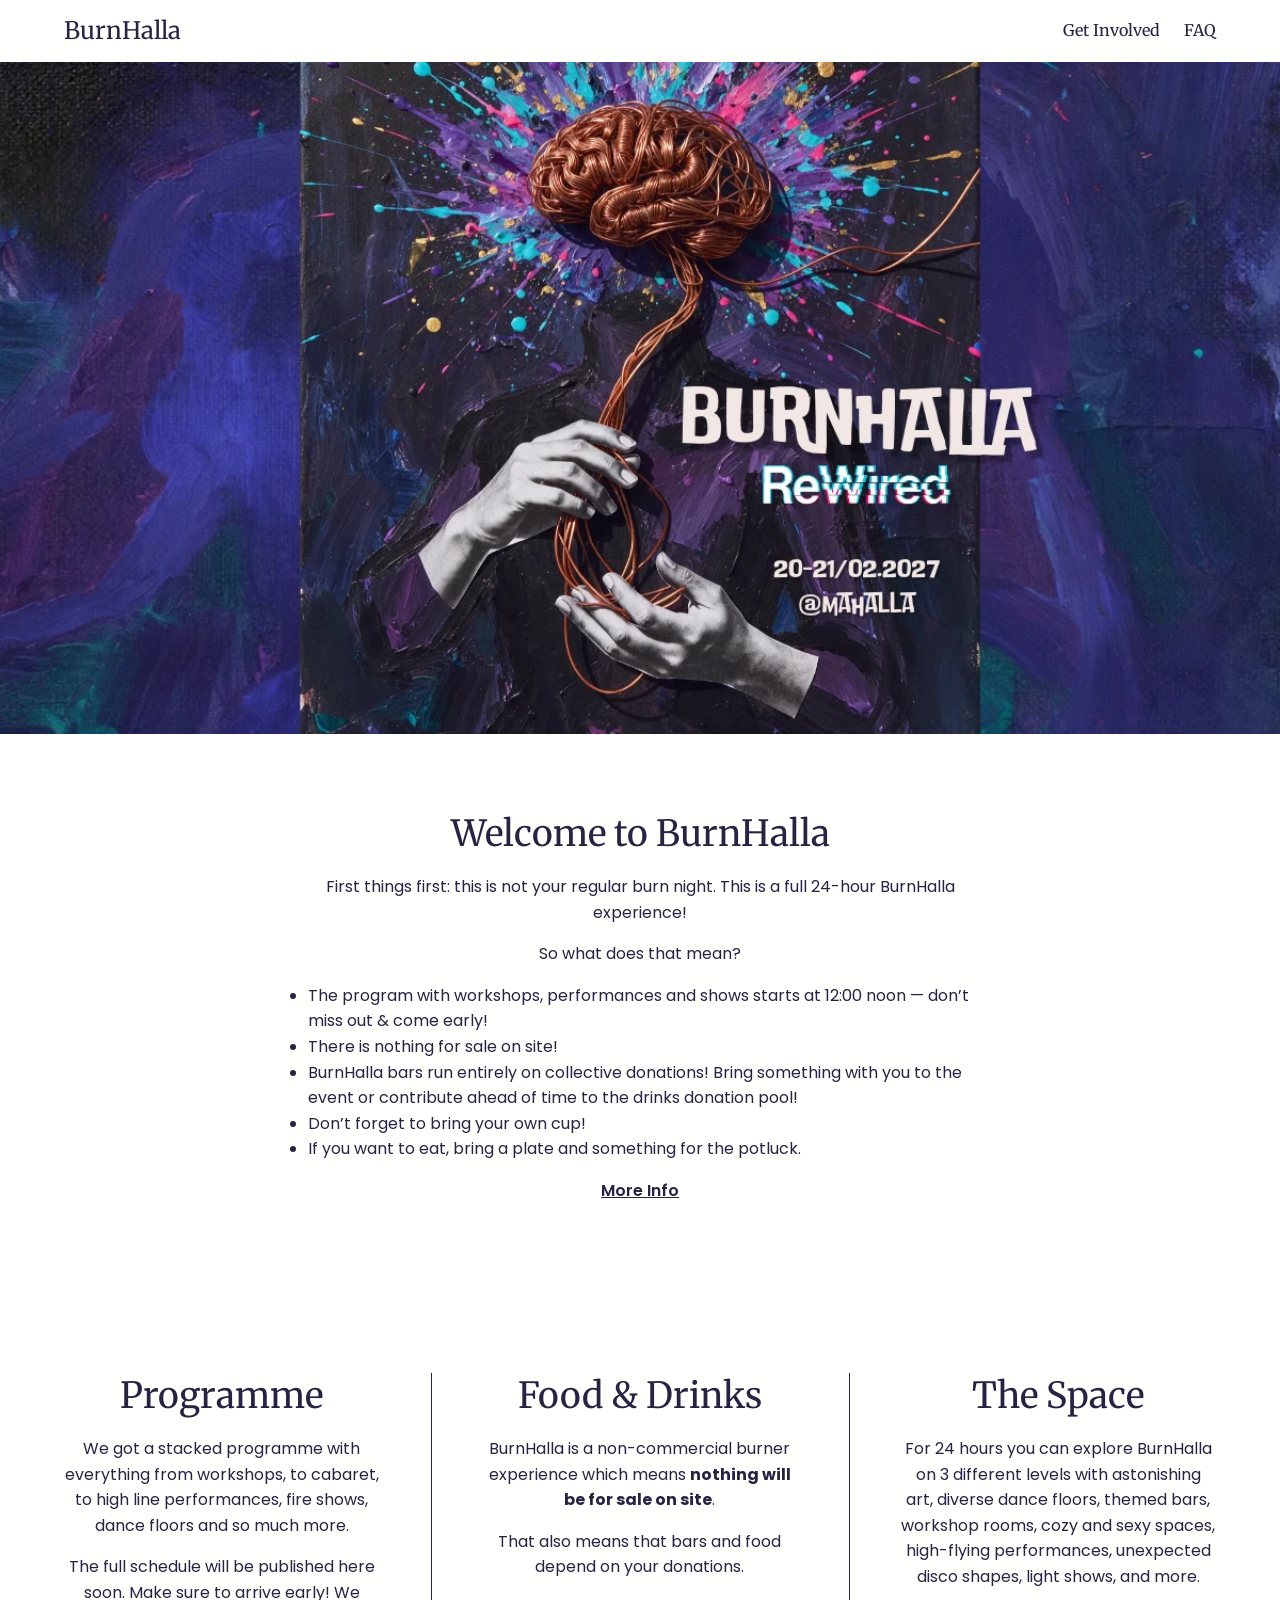
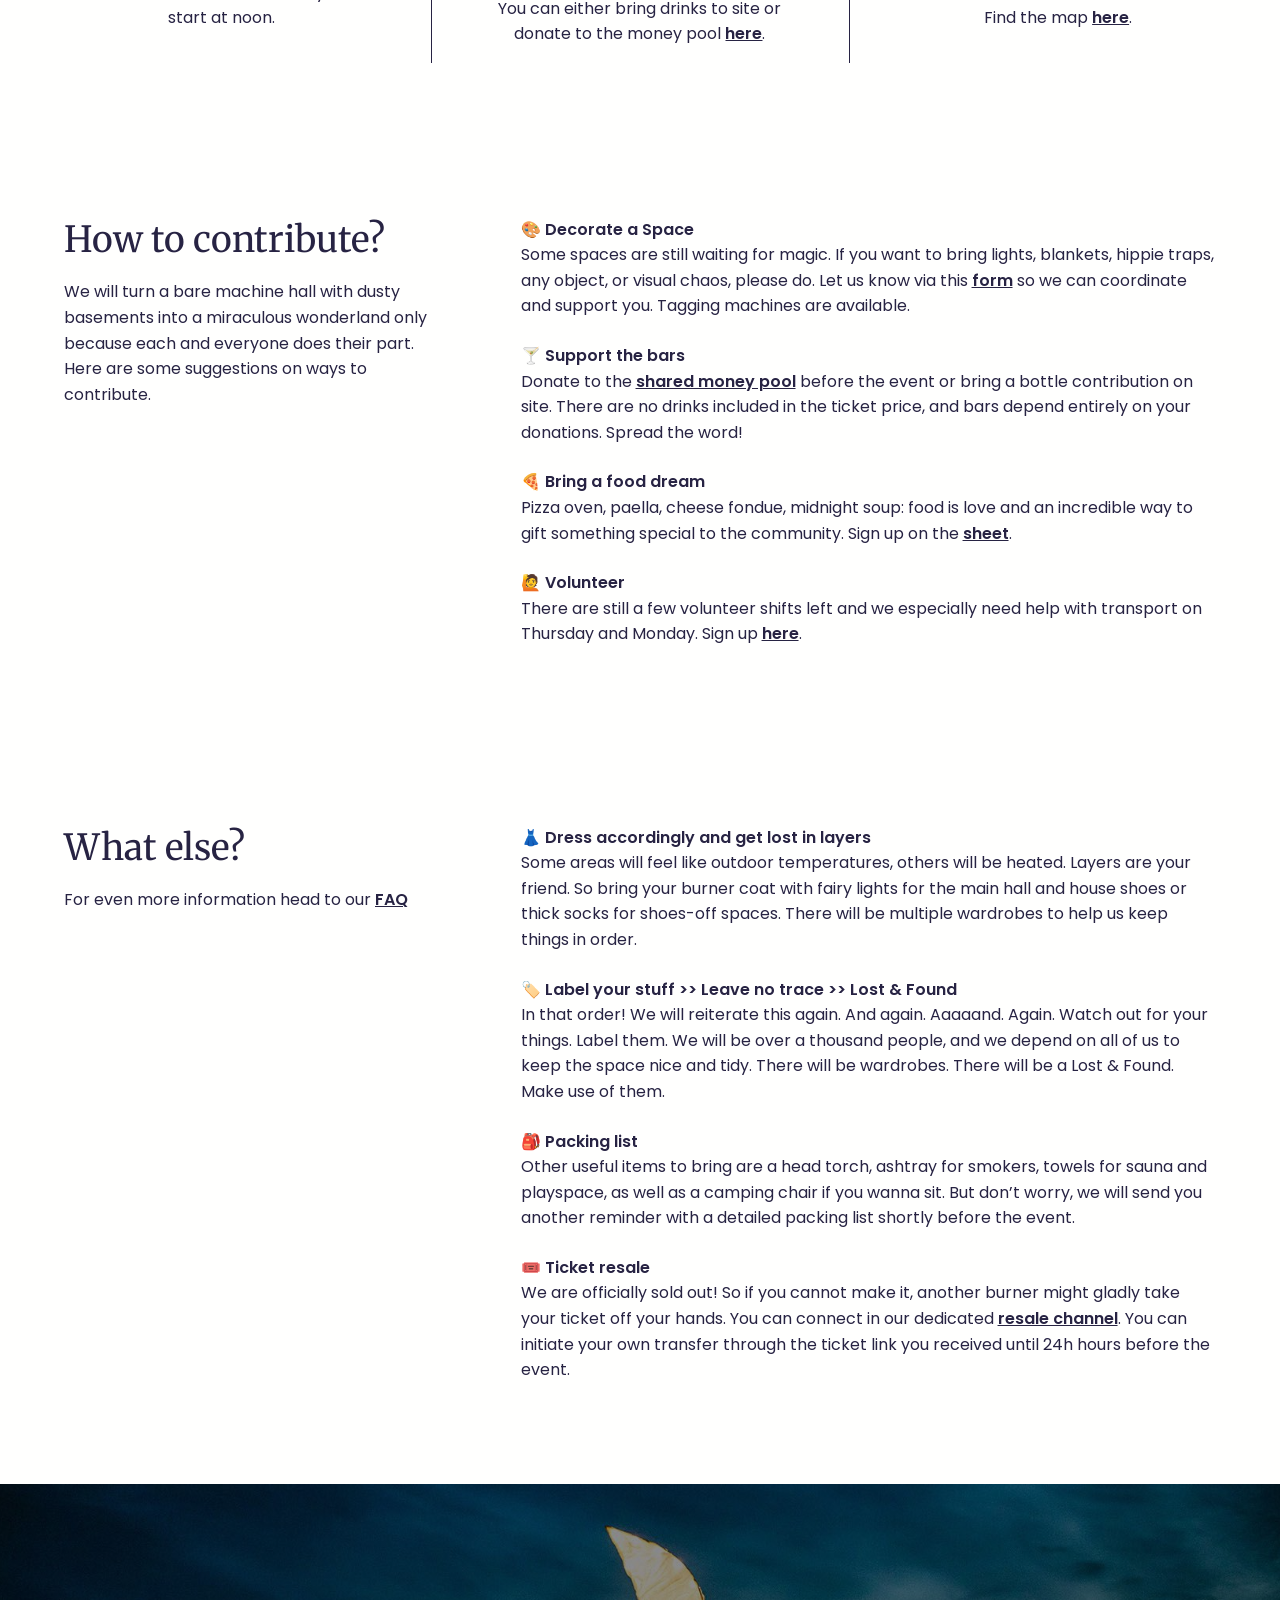
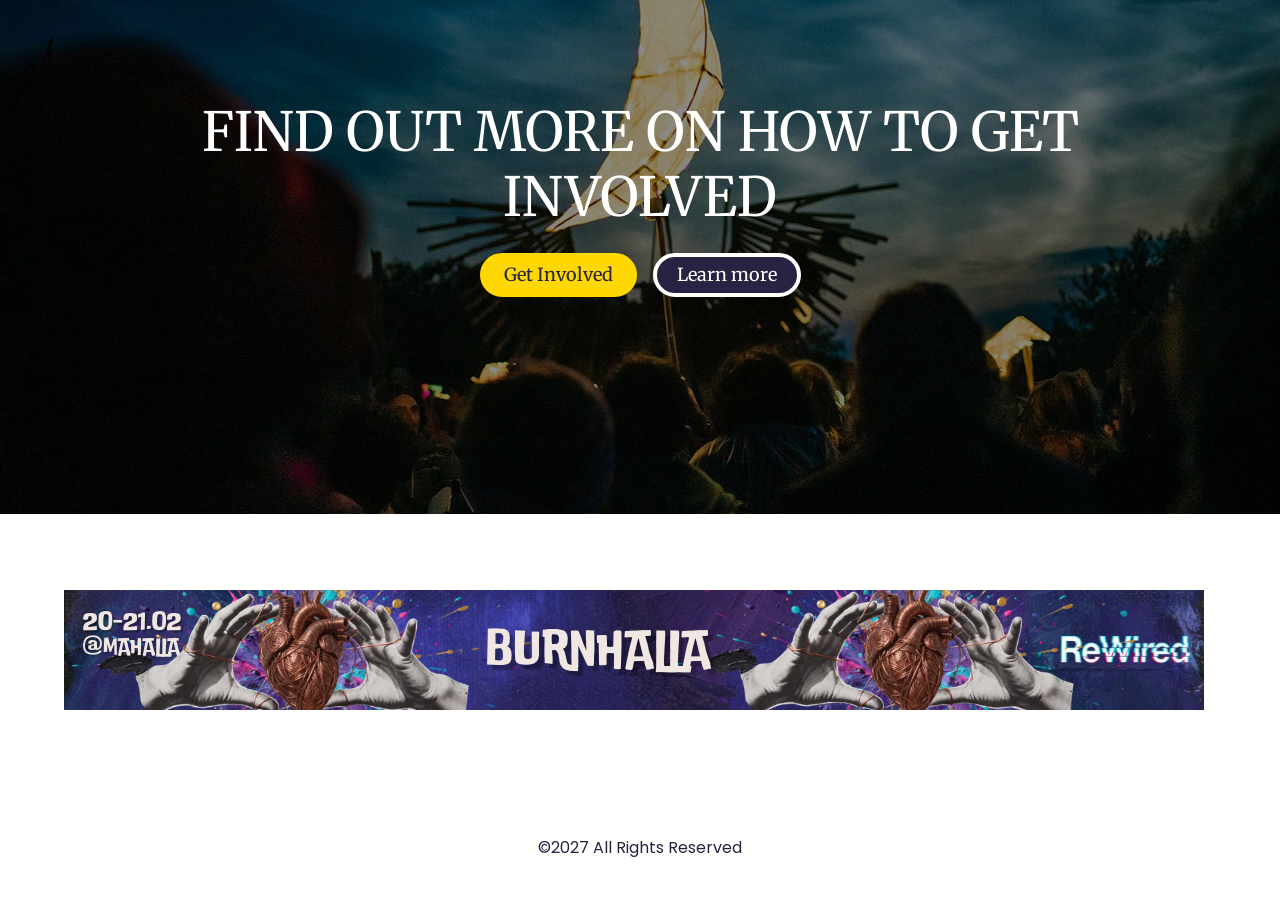
==== commit 0248062f: "Draw card dividers only between cards Vertical lines between side-by-side cards, horizontal lines be" ====
--- a/public/index.html
+++ b/public/index.html
@@ -77,17 +77,31 @@
        stacked: never two plus an orphan. A container narrower than 54rem gives
        each card a huge flex-basis, which forces one per line. */
     .cards {
+      --gap-y: 4rem;
+      --gap-x: clamp(4rem, 8vw, 8rem);
       display: flex;
       flex-wrap: wrap;
-      gap: 2rem clamp(2rem, 4vw, 4rem);
+      gap: var(--gap-y) var(--gap-x);
       text-align: center;
+      overflow: hidden;
     }
     .cards article {
       flex-grow: 1;
       flex-basis: calc((54rem - 100%) * 999);
-      border-top: 1px solid var(--ink);
-      padding-top: 2rem;
-    }
+      position: relative;
+    }
+    /* Dividers: every card draws a line in the gap above it and one in the gap
+       to its left. Lines with no gap there (first row, first column) land
+       outside .cards and are clipped, so only lines between cards show:
+       vertical when side by side, horizontal when stacked. */
+    .cards article::before,
+    .cards article::after {
+      content: "";
+      position: absolute;
+      background: var(--ink);
+    }
+    .cards article::before { inset-inline: 0; top: calc(var(--gap-y) / -2); height: 1px; }
+    .cards article::after { inset-block: 0; left: calc(var(--gap-x) / -2); width: 1px; }
 
     /* Heading beside body text (1:2) while there is room, stacked otherwise */
     .split {
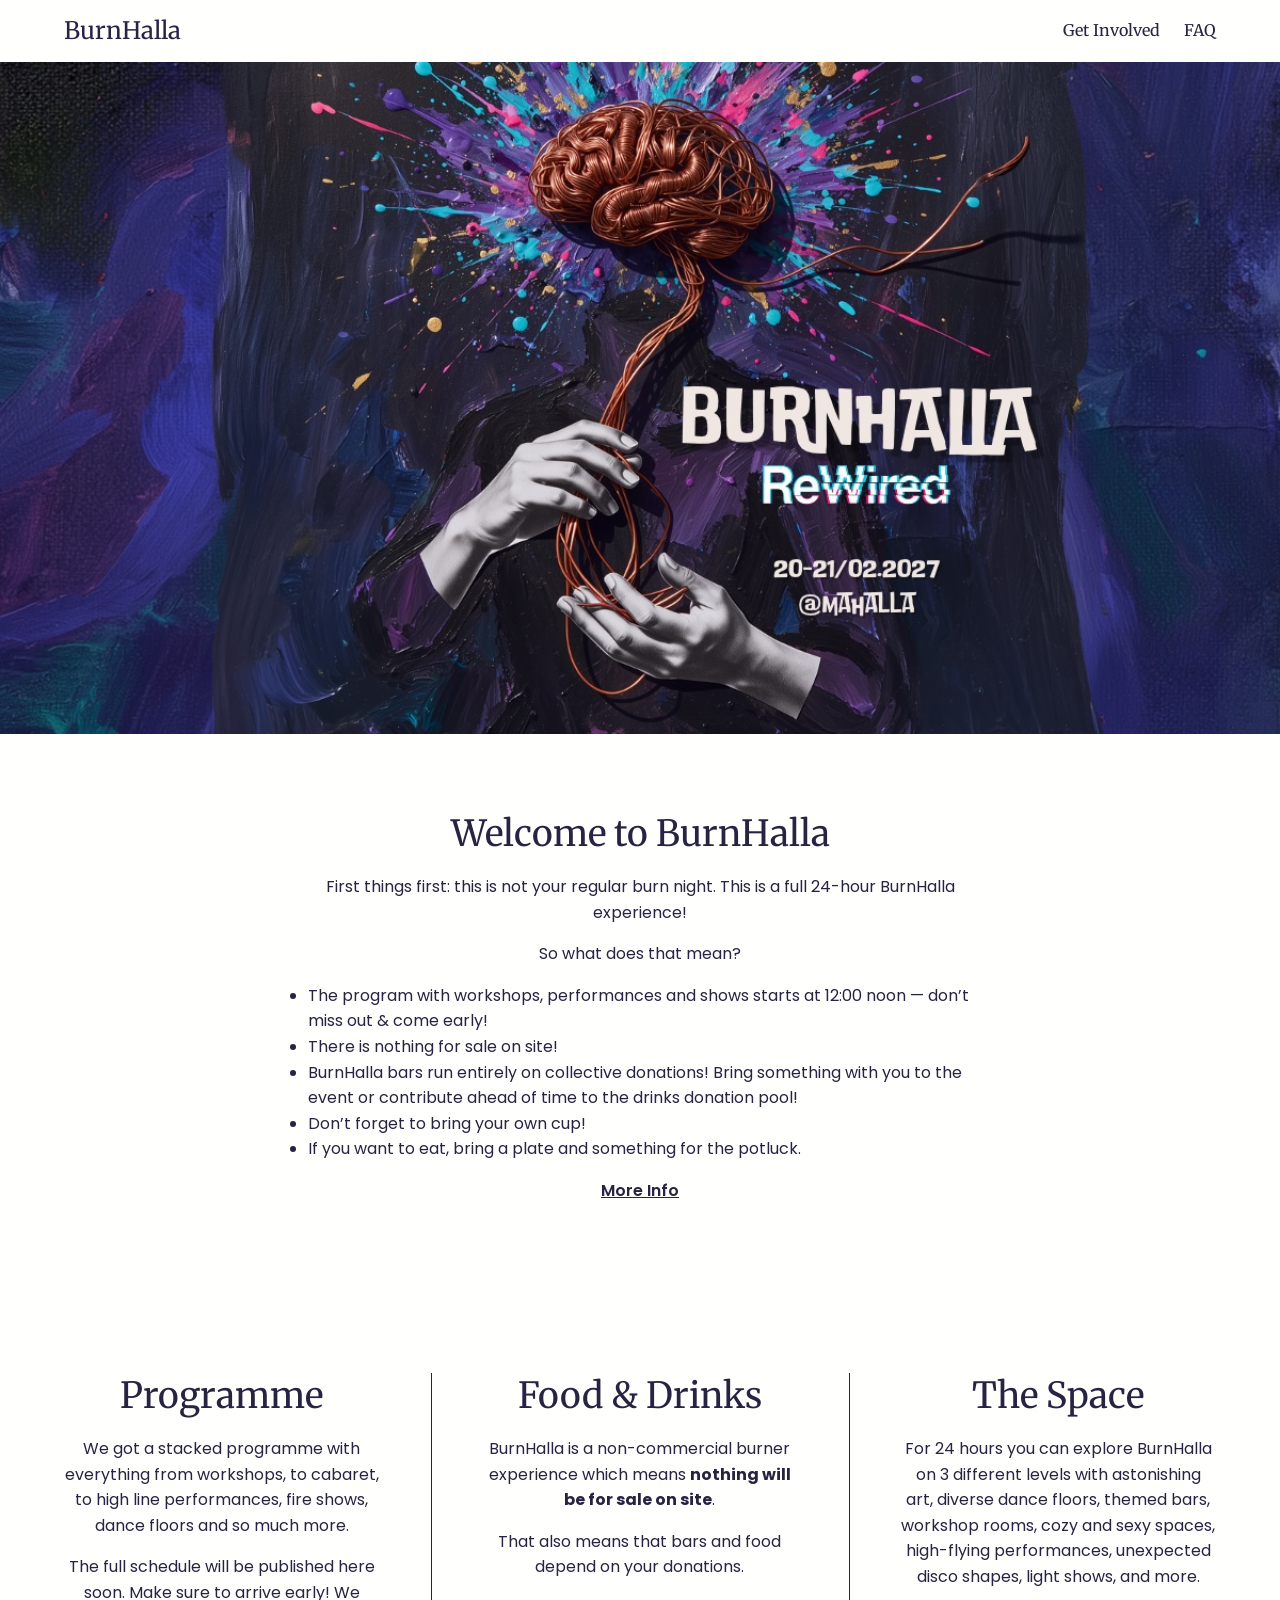
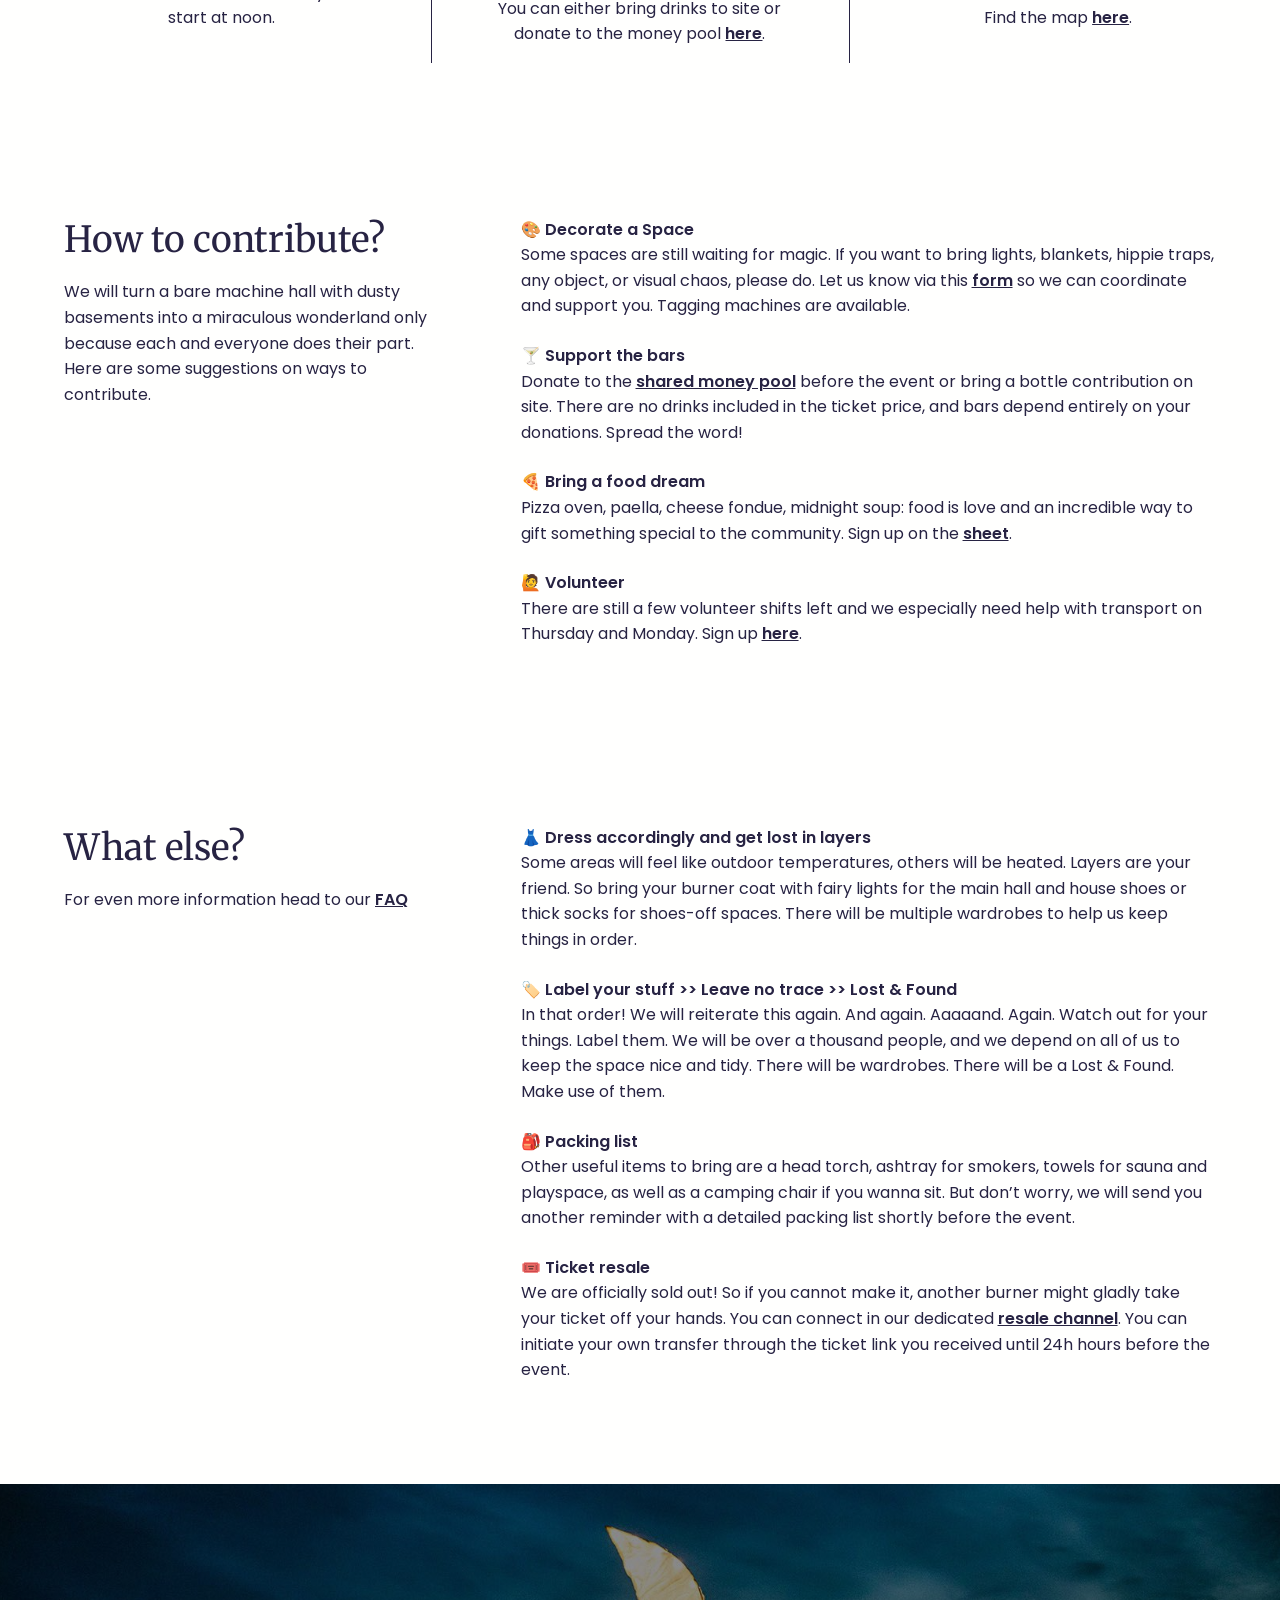
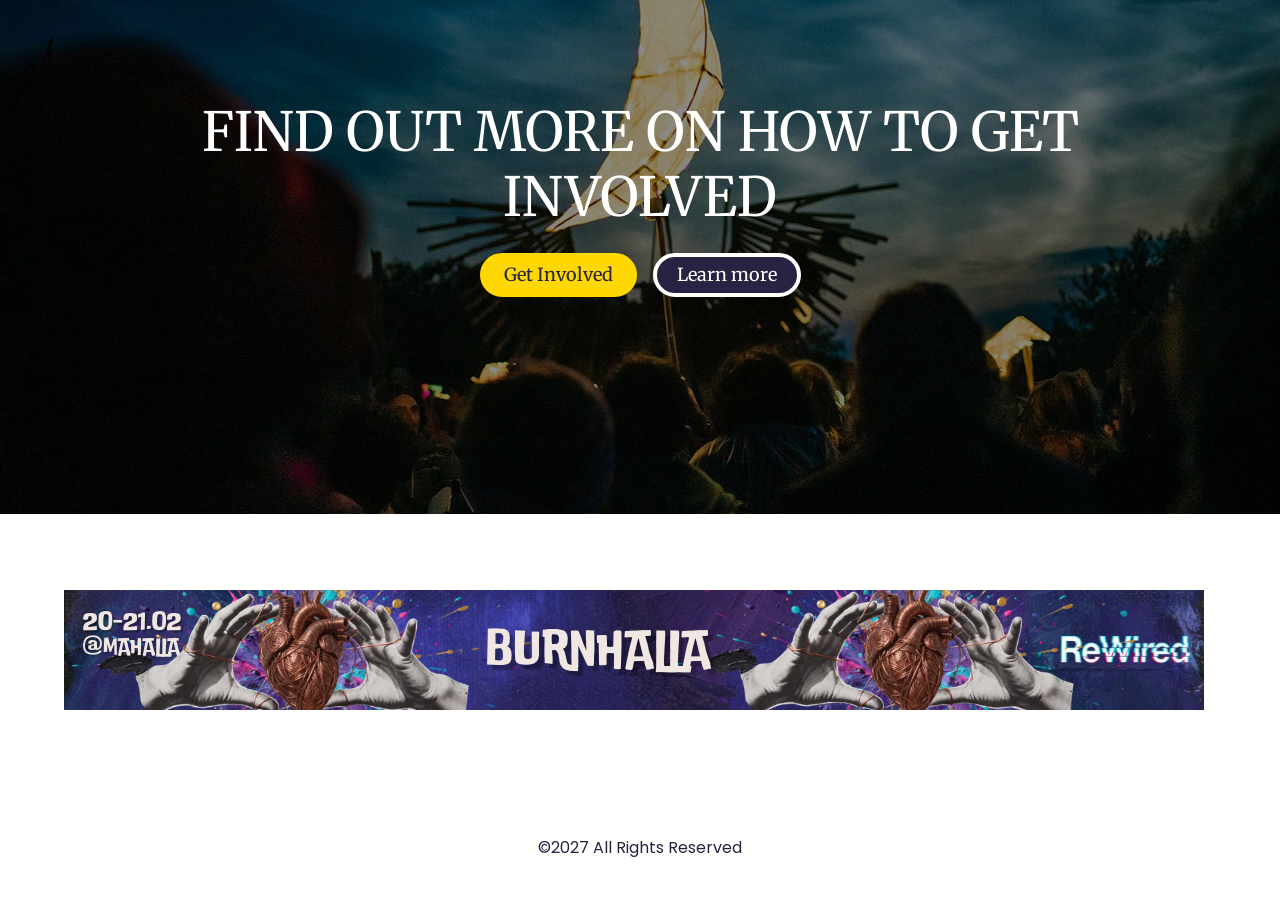
==== commit 34deab9e: "Rebuild FAQ in the new homepage style; new hero poster FAQ now uses the homepage's own CSS (the Beac" ====
--- a/public/index.html
+++ b/public/index.html
@@ -12,7 +12,7 @@
   <meta property="og:description" content="Kiez Burn decompression Burn Night Berlin event Berlin Burner community">
   <meta property="og:url" content="https://burnhalla.com/">
   <meta property="og:site_name" content="BurnHalla">
-  <meta property="og:image" content="assets/hero-2027.webp">
+  <meta property="og:image" content="assets/hero-2027.jpg">
   <meta property="og:image:width" content="1200">
   <meta property="og:image:height" content="630">
   <meta property="og:type" content="website">
@@ -152,7 +152,7 @@
 
   <main>
     <div class="hero">
-      <img src="assets/hero-2027.webp" width="1200" height="630" alt="BurnHalla ReWired · 20-21/02 @Mahalla">
+      <img src="assets/hero-2027.jpg" width="1200" height="630" alt="BurnHalla ReWired · 20-21/02 @Mahalla">
     </div>
 
     <section class="welcome">
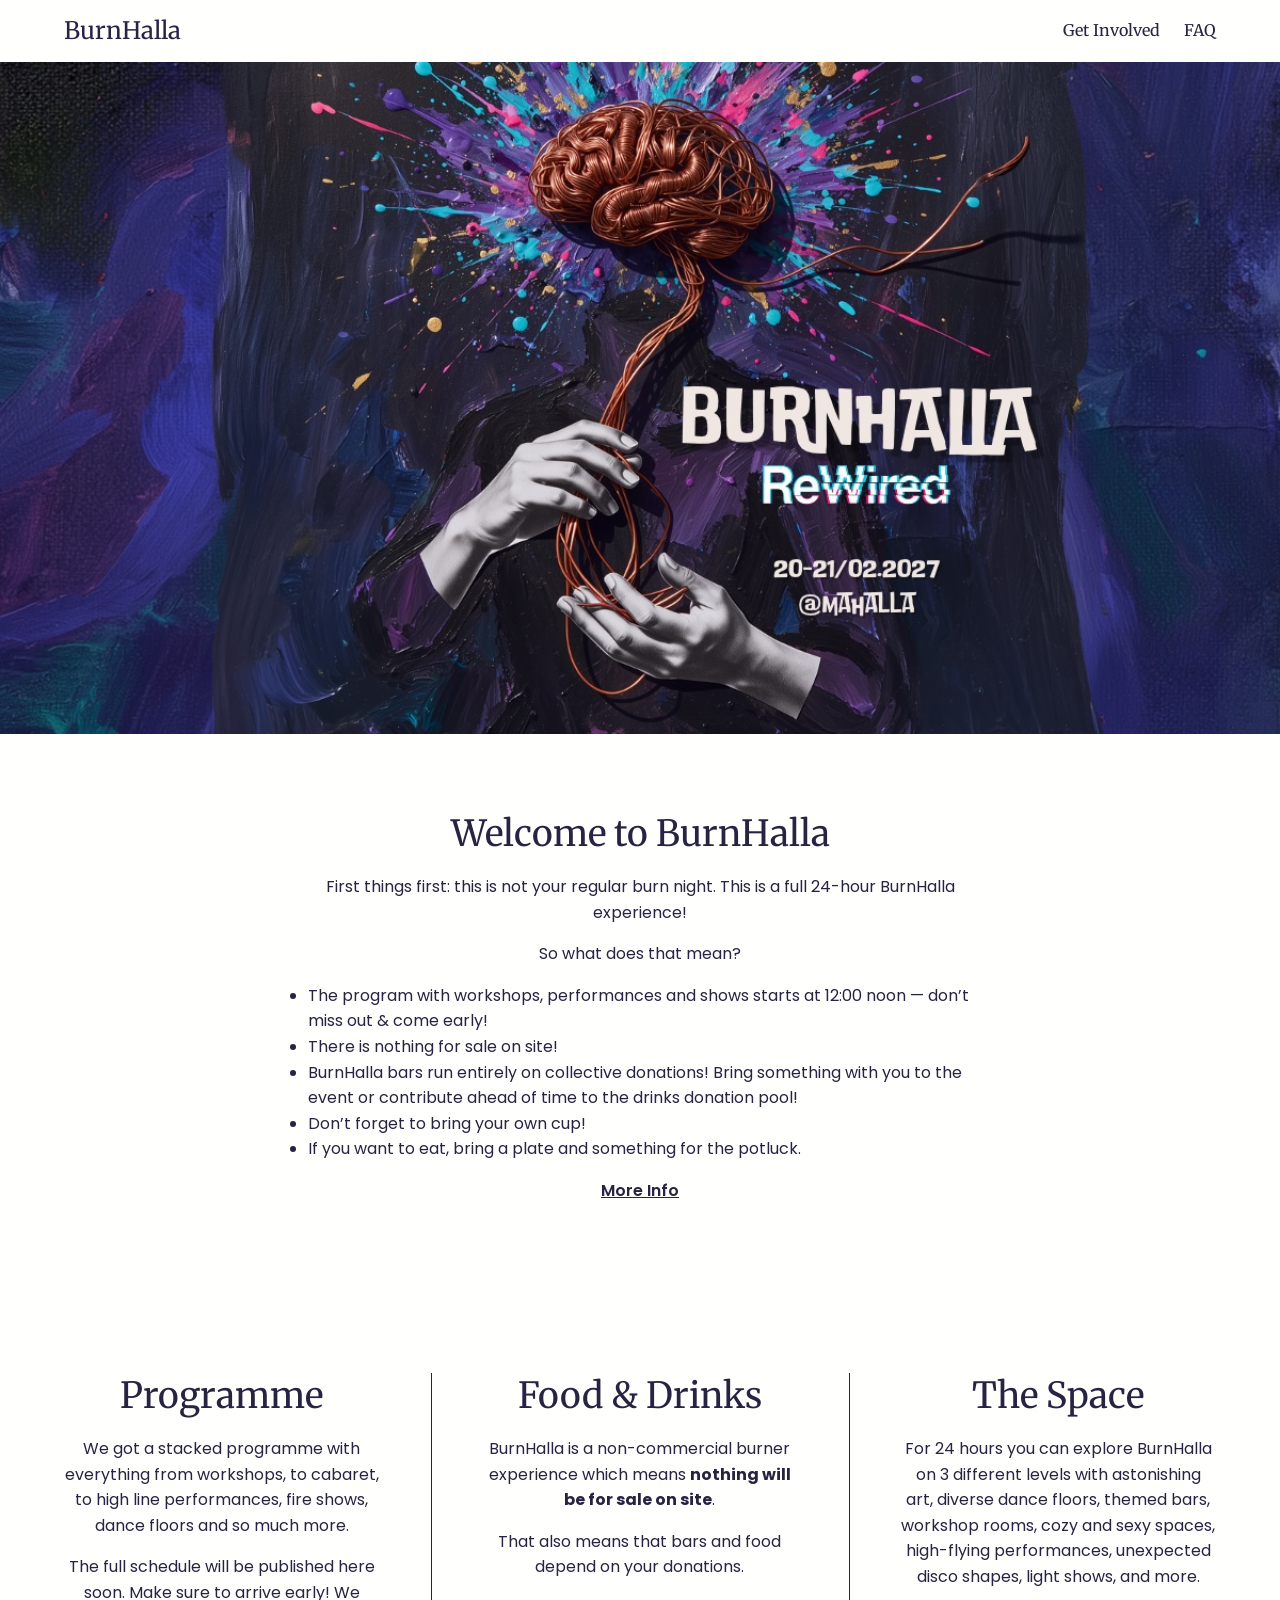
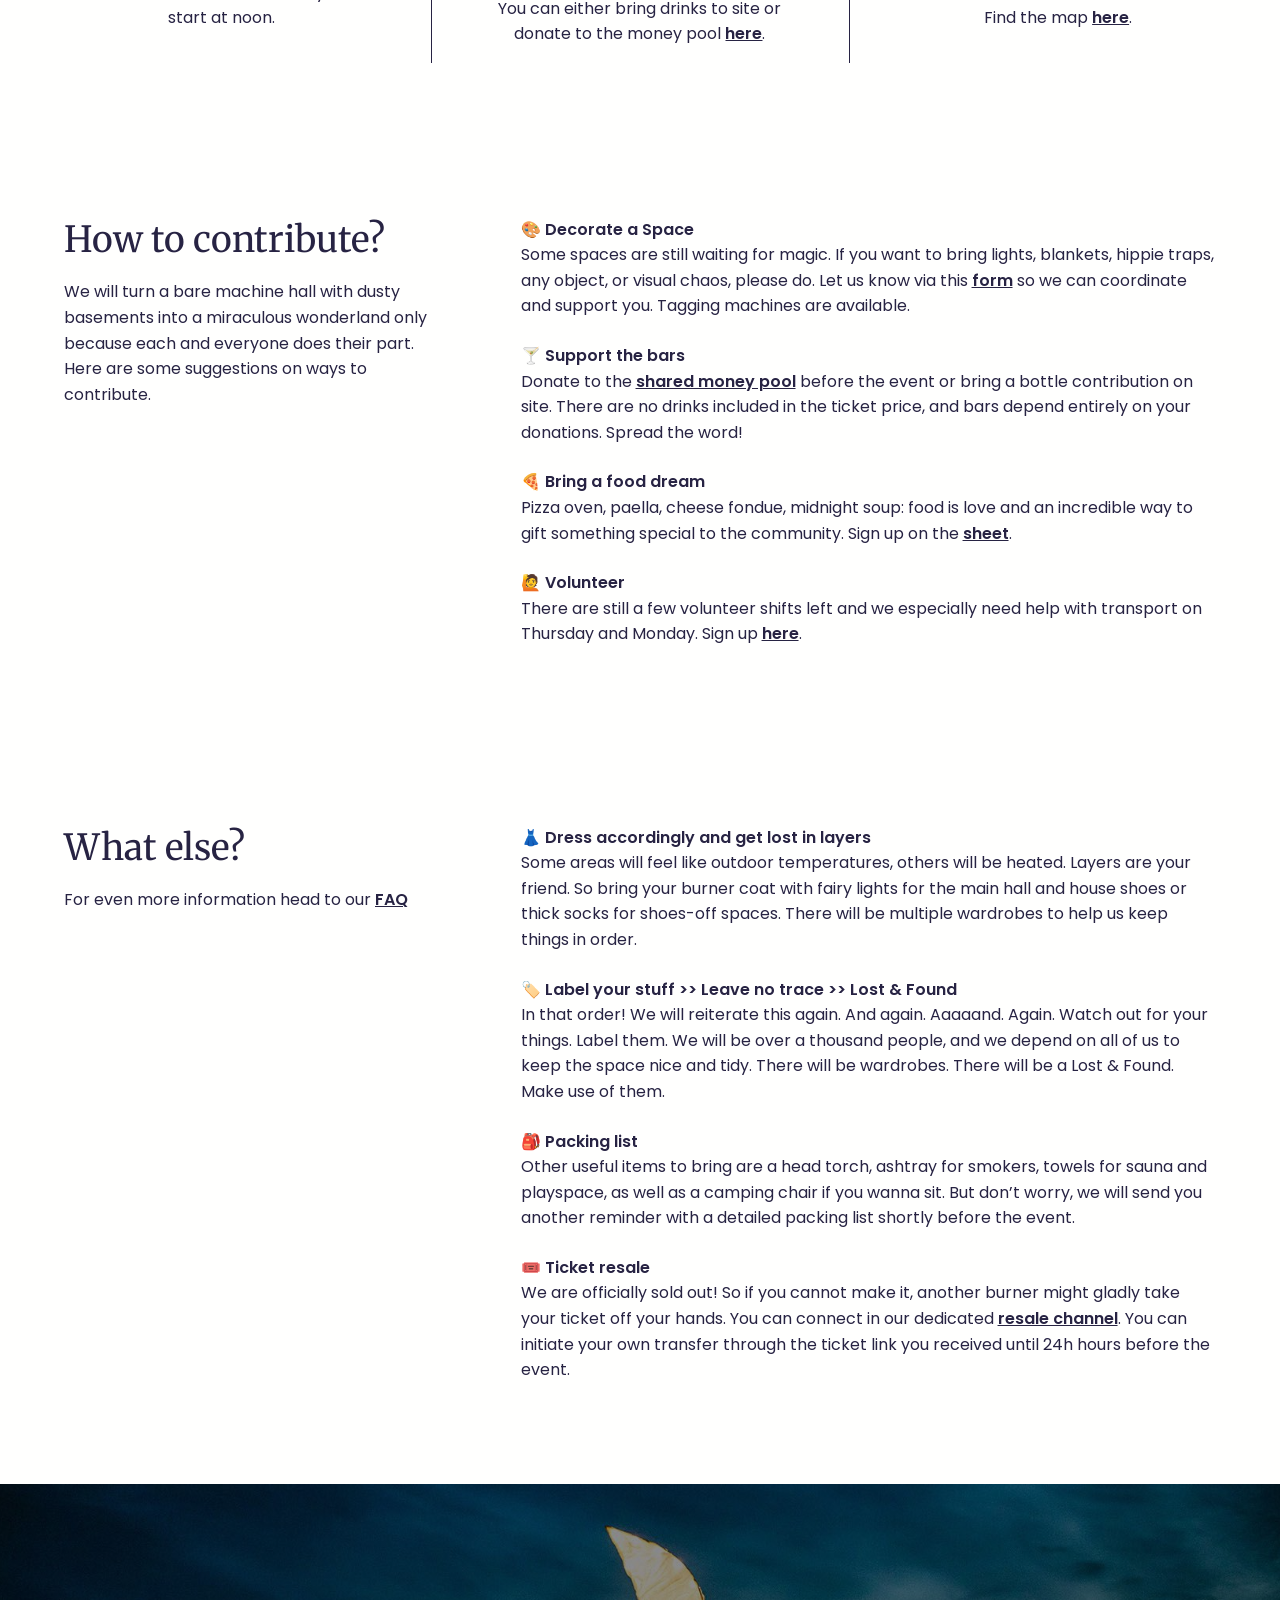
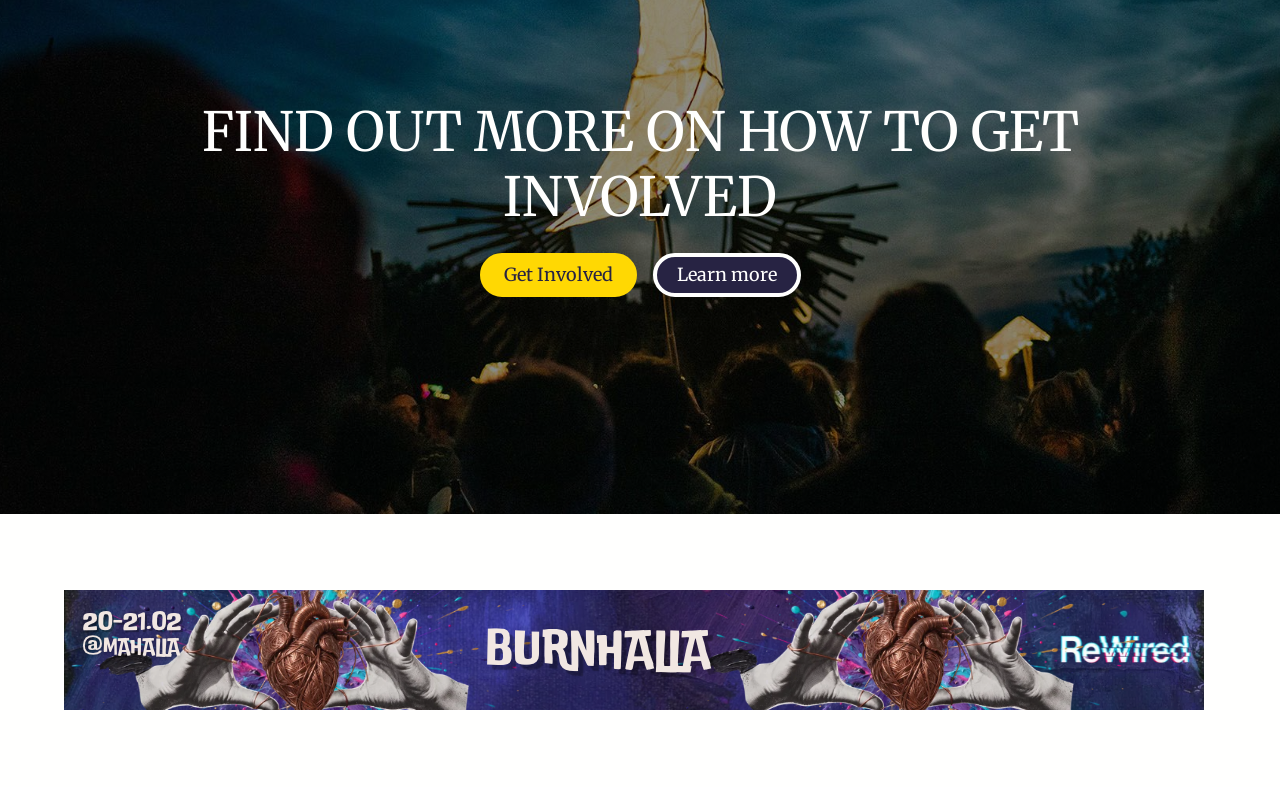
==== commit 8f144337: "Get Involved/FAQ: full-width bottom banner, bold Discord lead-in; remove footer line on all pages (i" ====
--- a/public/index.html
+++ b/public/index.html
@@ -138,7 +138,6 @@
     .button.primary { background: var(--sun); border-color: var(--sun); color: var(--ink); }
     .button.secondary { background: var(--ink); border-color: var(--paper); color: var(--paper); }
 
-    footer { padding-block: 3rem; text-align: center; }
   </style>
 </head>
 <body>
@@ -247,6 +246,5 @@
     </section>
   </main>
 
-  <footer>©2027 All Rights Reserved</footer>
 </body>
 </html>
